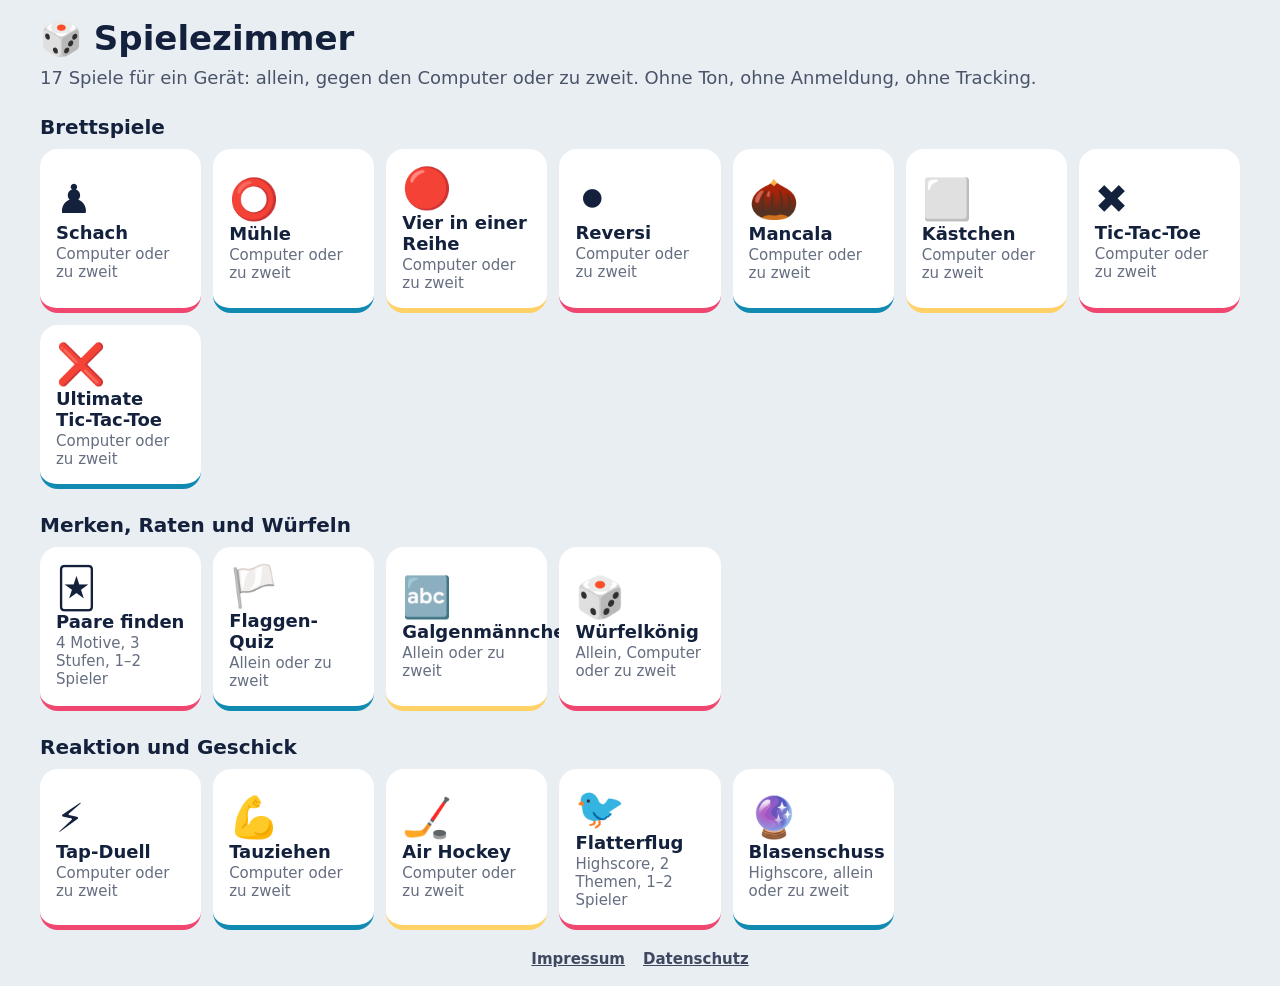
==== index.html @ bb08649d "Add files via upload" ====
<!DOCTYPE html><html lang="de"><head><meta charset="utf-8"><meta name="viewport" content="width=device-width,initial-scale=1,viewport-fit=cover"><meta name="apple-mobile-web-app-capable" content="yes"><meta http-equiv="Content-Security-Policy" content="default-src 'none'; script-src 'unsafe-inline'; style-src 'unsafe-inline'; img-src data:; base-uri 'none'; form-action 'none'"><meta name="referrer" content="no-referrer"><meta name="theme-color" content="#118ab2"><meta name="description" content="Spielezimmer: 17 Spiele für ein Gerät, allein, gegen den Computer oder zu zweit. Ohne Ton, ohne Anmeldung, ohne Tracking."><link rel="icon" href="data:image/svg+xml,%3Csvg xmlns='http://www.w3.org/2000/svg' viewBox='0 0 100 100'%3E%3Ctext y='.9em' font-size='90'%3E🎲%3C/text%3E%3C/svg%3E"><title>Spielezimmer</title><style>
:root{--bg:#e9eef2;--fg:#14213d;--card:#fff;--line:#c5d0da;--p0:#ef476f;--p1:#118ab2;--y:#ffd166;color-scheme:light}
@media(prefers-color-scheme:dark){:root{--bg:#101826;--fg:#eaf0f7;--card:#1c2740;--line:#33415f;color-scheme:dark}}
*{box-sizing:border-box;touch-action:manipulation;-webkit-tap-highlight-color:transparent;-webkit-user-select:none;user-select:none}
body{margin:0;font:600 18px ui-rounded,system-ui,sans-serif;background:var(--bg);color:var(--fg);padding:env(safe-area-inset-top) max(14px,env(safe-area-inset-right)) env(safe-area-inset-bottom) max(14px,env(safe-area-inset-left))}
#app{max-width:1200px;margin:0 auto;padding-bottom:12px}
h1{font-size:34px;margin:18px 0 12px}
button{font:inherit;color:inherit;border:0;cursor:pointer}
.grid{display:grid;grid-template-columns:repeat(auto-fill,minmax(160px,1fr));gap:12px}
.tile{background:var(--card);border-radius:18px;padding:16px;text-align:left;border-bottom:5px solid var(--c)}
.tile span{display:block;font-size:40px}.tile small{display:block;opacity:.65;font-weight:500;margin-top:2px}
.tile:nth-child(3n+1){--c:var(--p0)}.tile:nth-child(3n+2){--c:var(--p1)}.tile:nth-child(3n){--c:var(--y)}
.bar{display:flex;gap:8px;align-items:center;margin:10px 0}.st{flex:1;text-align:center}
.sm{background:var(--card);border-radius:12px;padding:10px 14px}
.seg{margin:14px 0}.seg b{display:block;margin-bottom:6px}.seg div{display:flex;flex-wrap:wrap;gap:8px}
.seg button{background:var(--card);border-radius:12px;padding:12px 16px}.seg .on{background:var(--y);color:#14213d}
.start{background:var(--p1);color:#fff;border-radius:16px;padding:16px 30px;font-size:22px;margin:10px 10px 0 0}
.dot{display:inline-block;width:14px;height:14px;border-radius:50%;margin-right:6px;vertical-align:-1px}
.mem{display:grid;gap:8px}.card{aspect-ratio:1;border-radius:14px;background:var(--p1);font-size:var(--f);padding:0;line-height:1}
.card.up{background:var(--card)}.card.ok{opacity:.4}
.flag{text-align:center;font-size:min(30vw,170px);line-height:1.2}
.ch{display:grid;grid-template-columns:1fr 1fr;gap:10px}.opt{background:var(--card);border-radius:14px;padding:18px 8px}
.good{background:#2a9d5c!important;color:#fff}.bad{background:var(--p0)!important;color:#fff}
.c4{display:flex;gap:4px;background:#2b59c3;padding:6px;border-radius:14px}.col{flex:1;display:flex;flex-direction:column;gap:4px;background:none;padding:0}
.cell{aspect-ratio:1;border-radius:50%;background:var(--bg);display:block}
.ut{display:grid;grid-template-columns:repeat(3,1fr);gap:8px}.sb{aspect-ratio:1;display:grid;grid-template-columns:repeat(3,1fr);gap:2px;background:var(--card);border-radius:10px;padding:4px;position:relative}
.sb.act{outline:3px solid var(--y)}.sb em{position:absolute;inset:0;display:grid;place-items:center;font-style:normal;font-size:min(14vw,90px)}
.uc{background:var(--bg);border-radius:6px;font-size:min(5vw,34px);padding:0}
.dg{display:grid}.ln{background:var(--line);border-radius:6px;padding:0}.dt{background:var(--fg);border-radius:50%}.bx{display:grid;place-items:center;font-size:min(8vw,50px)}
.rv{display:grid;grid-template-columns:repeat(8,1fr);gap:2px;background:#1f6b46;padding:2px;border-radius:12px}
.rc{aspect-ratio:1;background:#2d8a5a;padding:0;display:grid;place-items:center}.rc i{width:80%;height:80%;border-radius:50%}.rc u{width:25%;height:25%;border-radius:50%;background:#fff6}
.mn{display:grid;grid-template-columns:1.2fr repeat(6,1fr) 1.2fr;gap:8px}
.pit{aspect-ratio:1;border-radius:50%;background:var(--card);font-size:26px;padding:0}.sto{border-radius:40px;background:var(--card);font-size:34px}
.pit:disabled{color:var(--fg)}
.duel{display:flex;flex-direction:column;gap:10px;height:calc(100dvh - 110px)}
.zone{flex:1;min-height:0;overflow:hidden;border-radius:18px;color:#fff;font-size:24px;line-height:1.4;padding:0}
.hk{display:block;margin:auto;max-width:100%;max-height:calc(100dvh - 110px);touch-action:none;background:#1f6b6b;border-radius:14px}
input{font:inherit;padding:14px;border-radius:12px;border:2px solid var(--line);background:var(--card);color:var(--fg);-webkit-user-select:text;user-select:text;margin-right:8px}
.start:disabled{opacity:.45}
.c4,.ut,.dg,.rv,.mu,.ch8{width:min(100%,calc(100dvh - 110px));margin:0 auto}.c4{width:min(100%,calc((100dvh - 110px)*7/6))}.mu{display:block}
.mem{justify-content:center}.card{width:var(--z);height:var(--z);aspect-ratio:auto}
.hm{display:flex;gap:24px;align-items:center;justify-content:center;flex-wrap:wrap}.wd{font-size:min(9vw,54px);letter-spacing:.15em}
.kb{display:flex;flex-wrap:wrap;gap:6px;justify-content:center;max-width:680px;margin:14px auto}.kb button{width:52px;height:52px;background:var(--card);border-radius:10px;padding:0}.kb button:disabled{opacity:.3}
.kn{display:flex;gap:28px;flex-wrap:wrap;justify-content:center;align-items:flex-start}.kd{display:flex;flex-direction:column;gap:12px;align-items:center}.dice{display:flex;gap:6px}
.dc{font-size:min(13vw,78px);background:var(--card);border-radius:14px;padding:0 4px;line-height:1.15}.dc.h{background:var(--y);color:#14213d}
.kt{border-collapse:collapse}.kt td,.kt th{padding:6px 14px;border-bottom:1px solid var(--line);text-align:center}.kt td:first-child{text-align:left}.pk{background:var(--y);color:#14213d;cursor:pointer}
.ch8{display:grid;grid-template-columns:repeat(8,1fr);border-radius:10px;overflow:hidden}.sq{aspect-ratio:1;padding:0;background:#dfe7ee;font-size:calc(min(100vw - 28px,100dvh - 110px)/10.5);position:relative;line-height:1}.sq.dk{background:#6f8fa8}.sq.sl{box-shadow:inset 0 0 0 4px var(--y)}.sq.tg::after{content:'';position:absolute;inset:36%;border-radius:50%;background:#ffd166cc}
html{-webkit-text-size-adjust:100%}[hidden]{display:none!important}
button:focus-visible,a:focus-visible,input:focus-visible{outline:3px solid var(--y);outline-offset:2px}
.sub{opacity:.75;font-weight:500;margin:0 0 14px;line-height:1.5}.cat{font-size:20px;margin:24px 0 10px}h1+.sub{margin-top:-6px}
footer{max-width:1200px;margin:8px auto 18px;display:flex;gap:18px;justify-content:center;font-size:15px;opacity:.8}footer a{color:inherit}
#legal{max-width:720px;margin:0 auto;font-weight:500;line-height:1.65}#legal,#legal *{-webkit-user-select:text;user-select:text}#legal h2{font-size:20px;margin:22px 0 6px}#legal a{color:var(--p1)}
mark{background:var(--y);color:#14213d;border-radius:4px;padding:0 4px}
@media(max-width:420px){body{font-size:16px}.tile{padding:12px}.tile span{font-size:32px}.grid{grid-template-columns:1fr 1fr}.kt td,.kt th{padding:5px 8px}.kb button{width:42px;height:46px}}
.tt{display:grid;grid-template-columns:repeat(3,1fr);gap:8px;width:min(100%,calc(100dvh - 200px),560px);margin:0 auto}.tc{aspect-ratio:1;background:var(--card);border-radius:16px;font-size:min(22vw,100px);padding:0;line-height:1}.tc.win{background:var(--y)}.tt+.start{display:block;margin:14px auto}
</style></head><body><div id="app"></div>
<div id="legal" hidden>
<article id="impressum" hidden><p><a href="#">← Zurück zu den Spielen</a></p><h1>Impressum</h1>
<h2>Angaben gemäß § 5 DDG</h2><p><mark>[Vor- und Nachname]</mark><br><mark>[Straße und Hausnummer]</mark><br><mark>[PLZ Ort]</mark><br>Deutschland</p>
<h2>Kontakt</h2><p>E-Mail: <mark>[E-Mail-Adresse]</mark><br>Telefon: <mark>[Telefonnummer]</mark></p>
<h2>Haftung für Inhalte</h2><p>Die Inhalte dieser Seite werden mit Sorgfalt erstellt. Für Richtigkeit, Vollständigkeit und Aktualität kann jedoch keine Gewähr übernommen werden. Als Diensteanbieter bin ich nach § 7 Abs. 1 DDG für eigene Inhalte auf dieser Seite nach den allgemeinen Gesetzen verantwortlich. Nach den §§ 8 bis 10 DDG bin ich nicht verpflichtet, übermittelte oder gespeicherte fremde Informationen zu überwachen. Bei Bekanntwerden von Rechtsverletzungen entferne ich die betroffenen Inhalte umgehend.</p>
<h2>Haftung für Links</h2><p>Diese Seite enthält keine Links zu externen Webseiten.</p>
<h2>Urheberrecht</h2><p>Die Inhalte und der Quellcode dieser Seite unterliegen dem deutschen Urheberrecht. Vervielfältigung, Bearbeitung und Verbreitung außerhalb der Grenzen des Urheberrechts bedürfen meiner schriftlichen Zustimmung.</p></article>
<article id="datenschutz" hidden><p><a href="#">← Zurück zu den Spielen</a></p><h1>Datenschutzerklärung</h1>
<h2>1. Verantwortlicher</h2><p><mark>[Vor- und Nachname]</mark>, <mark>[Straße und Hausnummer]</mark>, <mark>[PLZ Ort]</mark>, Deutschland<br>E-Mail: <mark>[E-Mail-Adresse]</mark></p>
<h2>2. Das Wichtigste in Kürze</h2><p>Diese Seite erhebt selbst keine personenbezogenen Daten. Es gibt keine Registrierung, keine Formulare, keine Cookies, keine Statistik- oder Werbedienste und keine von fremden Servern geladenen Schriftarten, Skripte oder Bilder. Alle Spiele laufen vollständig in Ihrem Browser. Eingaben, etwa das geheime Wort beim Galgenmännchen, verlassen Ihr Gerät nicht. Außer den Bestwerten in den Spielen Flatterflug und Blasenschuss (siehe Punkt 4) wird nichts auf Ihrem Gerät gespeichert.</p>
<h2>3. Hosting bei GitHub Pages</h2><p>Die Seite wird über GitHub Pages bereitgestellt (GitHub, Inc., 88 Colin P. Kelly Jr. Street, San Francisco, CA 94107, USA, ein Unternehmen der Microsoft-Gruppe). Beim Aufruf verarbeitet GitHub technisch notwendige Verbindungsdaten, insbesondere Ihre IP-Adresse, Datum und Uhrzeit, die aufgerufene Datei sowie Angaben zu Browser und Betriebssystem, und speichert sie in Server-Protokollen. Das dient dem sicheren und stabilen Betrieb der Seite. Rechtsgrundlage ist Art. 6 Abs. 1 lit. f DSGVO (berechtigtes Interesse an einer sicheren und zuverlässigen Bereitstellung der Seite). Soweit Daten in die USA übermittelt werden, geschieht dies auf Grundlage des EU-U.S. Data Privacy Framework und/oder von Standardvertragsklauseln (Art. 45, 46 DSGVO). Auf diese Verarbeitung habe ich keinen Einfluss und erhalte die Protokolldaten nicht. Weitere Informationen finden Sie in der Datenschutzerklärung von GitHub (GitHub Privacy Statement).</p>
<h2>4. Lokaler Speicher (Bestwert)</h2><p>In den Spielen Flatterflug und Blasenschuss werden Ihre Bestwerte im lokalen Speicher (localStorage) Ihres Browsers abgelegt, damit sie beim nächsten Besuch wieder angezeigt werden können. Die Werte bleiben auf Ihrem Gerät, werden nicht an mich oder Dritte übertragen und lassen sich jederzeit über die Browser-Einstellungen (Websitedaten löschen) entfernen. Der Zugriff dient allein der von Ihnen genutzten Bestwert-Funktion (§ 25 Abs. 2 Nr. 2 TDDDG).</p>
<h2>5. Speicherdauer</h2><p>Ich speichere keine personenbezogenen Daten. Die Speicherdauer der Server-Protokolle richtet sich nach den Vorgaben von GitHub.</p>
<h2>6. Ihre Rechte</h2><p>Sie haben das Recht auf Auskunft (Art. 15 DSGVO), Berichtigung (Art. 16), Löschung (Art. 17), Einschränkung der Verarbeitung (Art. 18), Datenübertragbarkeit (Art. 20) und Widerspruch (Art. 21). Wenden Sie sich dazu an die oben genannte E-Mail-Adresse. Außerdem können Sie sich bei einer Datenschutz-Aufsichtsbehörde beschweren (Art. 77 DSGVO), zum Beispiel bei der Behörde Ihres Wohnorts.</p>
<h2>7. Verschlüsselung</h2><p>Die Seite wird über eine verschlüsselte HTTPS-Verbindung ausgeliefert.</p><p>Stand: November 2026</p></article></div>
<footer><a href="#impressum">Impressum</a><a href="#datenschutz">Datenschutz</a></footer>
<noscript><p style="padding:20px;font:18px sans-serif">Für das Spielezimmer wird JavaScript benötigt.</p></noscript><script>
const $=(t,c,h)=>{const e=document.createElement(t);if(c)e.className=c;if(h!=null)e.innerHTML=h;return e};
const app=document.getElementById('app'),R=n=>Math.floor(Math.random()*n),shuf=a=>a.map(x=>[Math.random(),x]).sort((p,q)=>p[0]-q[0]).map(x=>x[1]);
const dot=i=>`<i class="dot" style="background:var(--p${i})"></i>`;
let tm=[],raf=0,names=['Spieler 1','Spieler 2'];
const later=(f,ms)=>tm.push(setTimeout(f,ms)),clear=()=>{tm.forEach(clearTimeout);tm=[];cancelAnimationFrame(raf);onresize=onkeydown=null;app.innerHTML=''};
const FL="DE Deutschland,FR Frankreich,IT Italien,ES Spanien,PT Portugal,NL Niederlande,BE Belgien,CH Schweiz,AT Österreich,PL Polen,CZ Tschechien,DK Dänemark,SE Schweden,NO Norwegen,FI Finnland,IE Irland,GB Vereinigtes Königreich,GR Griechenland,TR Türkei,UA Ukraine,HU Ungarn,HR Kroatien,RO Rumänien,RU Russland,US USA,CA Kanada,MX Mexiko,BR Brasilien,AR Argentinien,CL Chile,JP Japan,CN China,KR Südkorea,IN Indien,AU Australien,NZ Neuseeland,ZA Südafrika,EG Ägypten,MA Marokko,KE Kenia,NG Nigeria,TH Thailand,IS Island,LT Litauen".split(',').map(x=>[x.slice(0,2),x.slice(3)]);
const fl=c=>String.fromCodePoint(...[...c].map(h=>127397+h.charCodeAt(0)));
const TH={a:[...'🐶🐱🐭🐹🐰🦊🐻🐼🐨🐯🦁🐮🐷🐸🐵🐔🐧🦉🦄🐢'],f:[...'🍎🍌🍇🍓🍒🍑🍍🥝🍉🍋🥕🌽🍕🍔🍟🍩🍪🍦🥐🧀'],v:[...'🚗🚕🚌🚎🚓🚑🚒🚜🚲🛵🚂🚁🚀⛵🚤🚢🚙🚚🚛'],fl:FL.map(x=>fl(x[0]))};
function bar(r){const d=$('div','bar'),b=$('button','sm','← Menü'),s=$('div','st');b.onclick=menu;d.append(b,s);if(r){const n=$('button','sm','↻');n.onclick=()=>{clear();r()};d.append(n)}app.append(d);return s}
const VS=['m','Gegner',[['Computer',1],['Zu zweit',2]]],ONE=['m','Spieler',[['Allein',1],['Zu zweit',2]]];
const CAT=[['Brettspiele',['Schach','Mühle','Vier in einer Reihe','Reversi','Mancala','Kästchen','Tic-Tac-Toe','Ultimate Tic-Tac-Toe']],['Merken, Raten und Würfeln',['Paare finden','Flaggen-Quiz','Galgenmännchen','Würfelkönig']],['Reaktion und Geschick',['Tap-Duell','Tauziehen','Air Hockey','Flatterflug','Blasenschuss']]];
const RULES={'Schach':'Wer den gegnerischen König mattsetzt, gewinnt. Figur antippen, dann Zielfeld. Ohne Rochade und En passant.','Mühle':'Je 9 Steine setzen, dann ziehen. Drei in einer Reihe: gegnerischen Stein entfernen. Mit nur 3 Steinen darfst du springen.','Vier in einer Reihe':'Spalte antippen, der Stein fällt nach unten. Wer zuerst vier in einer Reihe hat, gewinnt.','Reversi':'Gegnerische Steine einkesseln und umdrehen. Wer am Ende mehr Steine hat, gewinnt.','Mancala':'Mulde antippen und Steine verteilen. Endet der letzte im eigenen Speicher, bist du nochmal dran.','Kästchen':'Linien setzen. Wer ein Kästchen schließt, bekommt es und darf nochmal.','Ultimate Tic-Tac-Toe':'Dein Zug bestimmt das Feld des Gegners. Gewinne drei kleine Felder in einer Reihe.','Paare finden':'Zwei Karten aufdecken. Paar gefunden? Dann bist du nochmal dran. Das Raster passt sich dem Bildschirm an.','Flaggen-Quiz':'10 Flaggen, vier Antworten. Zu zweit wechselt ihr euch ab.','Galgenmännchen':'Rate das Wort Buchstabe für Buchstabe. Nach 8 Fehlern ist das Spiel verloren.','Würfelkönig':'Bis zu 3 Würfe pro Runde. Würfel antippen zum Behalten, dann ein Feld wählen. 13 Runden.','Tap-Duell':'Warte auf JETZT und tippe als Erster. Zu früh tippen gibt dem anderen den Punkt. Tastatur: Leertaste oder L (zweiter Spieler: A).','Tauziehen':'Tippe so schnell du kannst auf deine Seite. Tastatur: Leertaste oder L (zweiter Spieler: A).','Air Hockey':'Schläger mit Finger oder Maus bewegen. Wer zuerst 5 Tore schießt, gewinnt.','Blasenschuss':'Zielen, loslassen, schießen. Drei oder mehr gleiche Kugeln platzen, lose hängende fallen. Reservekugel antippen zum Tauschen. Nach einigen Fehlschüssen rückt die Decke herunter. Bestwert wird auf diesem Gerät gespeichert.','Tic-Tac-Toe':'Drei in einer Reihe gewinnt. Die Punkte zählen über mehrere Runden.','Flatterflug':'Tippen (oder Leertaste) lässt dich steigen. Fliege durch die Lücken, ohne anzustoßen. Zu zweit spielt ihr abwechselnd. Dein Bestwert wird auf diesem Gerät gespeichert.'};
function menu(){clear();app.append($('h1',0,'🎲 Spielezimmer'),$('p','sub','17 Spiele für ein Gerät: allein, gegen den Computer oder zu zweit. Ohne Ton, ohne Anmeldung, ohne Tracking.'));
CAT.forEach(([t,ns])=>{app.append($('h2','cat',t));const g=$('div','grid');ns.forEach(n=>{const x=GAMES.find(y=>y.n==n),b=$('button','tile',`<span>${x.i}</span>${x.n}<small>${x.d}</small>`);b.onclick=()=>setup(x);g.append(b)});app.append(g)})}
function setup(x){clear();app.append($('h1',0,x.i+' '+x.n),$('p','sub',RULES[x.n]||''));const o={};
x.o.forEach(([k,l,v])=>{o[k]=v[0][1];const s=$('div','seg',`<b>${l}</b>`),d=$('div');v.forEach(([t,val],i)=>{const b=$('button',i?'':'on',t);b.onclick=()=>{o[k]=val;[...d.children].forEach(c=>c.className='');b.className='on'};d.append(b)});s.append(d);app.append(s)});
const go=$('button','start','Los geht’s'),b=$('button','sm','← Menü');go.onclick=()=>start(x,o);b.onclick=menu;app.append(go,b)}
function start(x,o){clear();names=o.m==1?['Du','Computer']:['Spieler 1','Spieler 2'];x.f(o)}

function mem(o){const s=bar(()=>mem(o)),n=o.sz/2,c=o.sz==36?6:4,P=shuf(TH[o.th]).slice(0,n),g=$('div','mem');let a=[],cur=0,sc=[0,0],mv=0,lk=0;
app.append(g);const lay=()=>{const W=app.clientWidth,H=innerHeight-120;let z=0,k=4;for(let c=3;c<=10;c++){const q=Math.min((W-8*(c-1))/c,(H-8*(Math.ceil(o.sz/c)-1))/Math.ceil(o.sz/c));if(q>z){z=q;k=c}}z=Math.floor(Math.min(z,130));g.style.gridTemplateColumns=`repeat(${k},${z}px)`;g.style.setProperty('--z',z+'px');g.style.setProperty('--f',z*.62+'px')};lay();onresize=lay;
const u=()=>s.innerHTML=o.m==1?`Züge: ${mv} · Paare: ${sc[0]}/${n}`:`${dot(cur)}${names[cur]} · ${sc[0]} : ${sc[1]}`;
const fin=()=>{const w=+(sc[1]>sc[0]);s.innerHTML=o.m==1?`🎉 Geschafft in ${mv} Zügen!`:sc[0]==sc[1]?'Unentschieden':dot(w)+names[w]+' gewinnt! 🏆'};u();
shuf([...P,...P]).forEach(v=>{const e=$('button','card');e.onclick=()=>{if(lk||e.classList.contains('up'))return;e.className='card up';e.textContent=v;a.push(e);if(a.length<2)return;mv++;
if(a[0].textContent==v){sc[cur]++;a.forEach(x=>x.className='card up ok');a=[];sc[0]+sc[1]==n?fin():u()}
else{lk=1;later(()=>{a.forEach(x=>{x.className='card';x.textContent=''});a=[];lk=0;if(o.m==2)cur=1-cur;u()},900)}};g.append(e)})}

function quiz(o){const s=bar(()=>quiz(o)),N=10,q=shuf(FL).slice(0,N),f=$('div','flag'),ch=$('div','ch');let r=0,sc=[0,0];app.append(f,ch);
const next=()=>{if(r==N){f.textContent='🏁';ch.innerHTML='';const w=+(sc[1]>sc[0]);s.innerHTML=o.m==1?`Ergebnis: ${sc[0]} von ${N}`:(sc[0]==sc[1]?'Unentschieden':dot(w)+names[w]+' gewinnt!')+` (${sc[0]}:${sc[1]})`;return}
const cur=o.m==2?r%2:0,c=q[r];f.textContent=fl(c[0]);s.innerHTML=`Frage ${r+1}/${N} · ${o.m==2?dot(cur)+names[cur]+' · ':''}${sc[0]}${o.m==2?':'+sc[1]:''}`;ch.innerHTML='';
shuf([c,...shuf(FL.filter(x=>x!=c)).slice(0,3)]).forEach(a=>{const b=$('button','opt',a[1]);b.onclick=()=>{[...ch.children].forEach(x=>x.disabled=1);if(a==c){sc[cur]++;b.classList.add('good')}else{b.classList.add('bad');[...ch.children].find(x=>x.textContent==c[1]).classList.add('good')}r++;later(next,1100)};ch.append(b)})};next()}

function c4(o){const s=bar(()=>c4(o)),C=7,H=6,g=$('div','c4');let b=Array.from({length:C},()=>[]),cur=0,over=0;app.append(g);
const win=(c,r,p)=>[[1,0],[0,1],[1,1],[1,-1]].some(([dx,dy])=>{let n=1;for(const k of[1,-1])for(let i=1;i<4;i++){if(b[c+k*i*dx]?.[r+k*i*dy]===p)n++;else break}return n>=4});
const u=()=>s.innerHTML=`${dot(cur)}${names[cur]} ist dran`;
const draw=()=>{g.innerHTML='';b.forEach((col,c)=>{const e=$('button','col');e.onclick=()=>{if(!(o.m==1&&cur==1))drop(c)};for(let r=H-1;r>=0;r--){const x=$('i','cell');if(col[r]!=null)x.style.background=`var(--p${col[r]})`;e.append(x)}g.append(e)})};
const drop=c=>{if(over||b[c].length>=H)return;const r=b[c].length;b[c].push(cur);draw();if(win(c,r,cur)){over=1;s.innerHTML=dot(cur)+names[cur]+' gewinnt! 🏆';return}
if(b.every(x=>x.length==H)){over=1;s.textContent='Unentschieden';return}cur=1-cur;u();if(o.m==1&&cur==1)later(ai,500)};
const ai=()=>{const ok=[...Array(C).keys()].filter(c=>b[c].length<H),t=p=>ok.find(c=>{b[c].push(p);const w=win(c,b[c].length-1,p);b[c].pop();return w});drop(t(1)??t(0)??ok.sort((x,y)=>Math.abs(x-3)-Math.abs(y-3)+Math.random()-.5)[0])};draw();u()}

function uttt(o){const s=bar(()=>uttt(o));let B=Array(81).fill(null),W=Array(9).fill(null),cur=0,nx=-1,over=0;const g=$('div','ut');app.append(g);
const L=[[0,1,2],[3,4,5],[6,7,8],[0,3,6],[1,4,7],[2,5,8],[0,4,8],[2,4,6]],wn=a=>{for(const[x,y,z]of L)if(a[x]!=null&&a[x]<2&&a[x]==a[y]&&a[y]==a[z])return a[x];return a.every(v=>v!=null)?2:null};
const st=()=>s.innerHTML=`${dot(cur)}${names[cur]}${nx<0?' · beliebiges Feld':''}`;
const draw=()=>{g.innerHTML='';for(let i=0;i<9;i++){const d=$('div','sb'+((nx<0||nx==i)&&W[i]==null&&!over?' act':''));
if(W[i]!=null&&W[i]<2)d.innerHTML=`<em style="color:var(--p${W[i]})">${'✕○'[W[i]]}</em>`;else for(let j=0;j<9;j++){const v=B[i*9+j],c=$('button','uc',v==null?'':'✕○'[v]);c.style.color=`var(--p${v})`;c.onclick=()=>{if(!(o.m==1&&cur==1))play(i,j)};d.append(c)}g.append(d)}};
const play=(i,j)=>{if(over||W[i]!=null||B[i*9+j]!=null||(nx>=0&&nx!=i))return;B[i*9+j]=cur;W[i]=wn(B.slice(i*9,i*9+9));const w=wn(W);
if(w!=null){over=1;s.innerHTML=w==2?'Unentschieden':dot(w)+names[w]+' gewinnt! 🏆'}else{cur=1-cur;nx=W[j]==null?j:-1;st();if(o.m==1&&cur==1)later(ai,600)}draw()};const ai=()=>{const m=[];for(let i=0;i<9;i++)if(W[i]==null&&(nx<0||nx==i))for(let j=0;j<9;j++)if(B[i*9+j]==null)m.push([i,j]);const sc=([i,j])=>{const a=B.slice(i*9,i*9+9);a[j]=1;return(wn(a)===1?5:0)+(j==4?1:0)+(W[j]==null?0:-2)+Math.random()};m.sort((p,q)=>sc(q)-sc(p));play(...m[0])};draw();st()}

function dots(o){const s=bar(()=>dots(o)),n=5,N=11,g=$('div','dg'),E={},ln={};let cur=0,sc=[0,0],tot=0;
g.style.cssText=`grid-template-columns:repeat(${n},18px 1fr) 18px;grid-template-rows:repeat(${n},18px 1fr) 18px;aspect-ratio:1`;
const adj=(y,x)=>(y%2?[[y,x-1],[y,x+1]]:[[y-1,x],[y+1,x]]).filter(([a,b])=>a>0&&b>0&&a<N&&b<N),sd=(a,b)=>[[-1,0],[1,0],[0,-1],[0,1]].filter(([p,q])=>ln[(a+p)+','+(b+q)]!=null).length;
const u=()=>s.innerHTML=`${dot(cur)}${names[cur]} · ${sc[0]} : ${sc[1]}`;
const put=(y,x)=>{const k=y+','+x;if(ln[k]!=null)return;ln[k]=cur;E[k].style.background=`var(--p${cur})`;let got=0;
adj(y,x).forEach(([a,b])=>{if(sd(a,b)==4){got++;sc[cur]++;tot++;const e=E[a+','+b];e.textContent='●';e.style.color=`var(--p${cur})`}});
if(tot==n*n){const w=+(sc[1]>sc[0]);s.innerHTML=sc[0]==sc[1]?'Unentschieden':dot(w)+names[w]+' gewinnt! 🏆';return}
if(!got)cur=1-cur;u();if(o.m==1&&cur==1)later(ai,600)};
const ai=()=>{const f=Object.keys(E).filter(k=>ln[k]==null&&E[k].tagName=='BUTTON').map(k=>k.split(',').map(Number)),w=([y,x])=>adj(y,x).reduce((r,[a,b])=>r+({3:10,2:-5}[sd(a,b)]||0),0);put(...f.sort((p,q)=>w(q)-w(p)+Math.random()-.5)[0])};
for(let y=0;y<N;y++)for(let x=0;x<N;x++){let e;if(y%2==0&&x%2==0)e=$('i','dt');else if((y+x)%2){e=$('button','ln');e.onclick=()=>{if(!(o.m==1&&cur==1))put(y,x)}}else e=$('i','bx');E[y+','+x]=e;g.append(e)}
app.append(g);u()}

function rev(o){const s=bar(()=>rev(o)),g=$('div','rv');let b=Array(64).fill(null),cur=0;b[27]=b[36]=1;b[28]=b[35]=0;app.append(g);
const fl2=(i,p)=>{if(b[i]!=null)return[];let r=[];const x=i%8,y=i>>3;for(const[dx,dy]of[[1,0],[-1,0],[0,1],[0,-1],[1,1],[1,-1],[-1,1],[-1,-1]]){let t=[],cx=x+dx,cy=y+dy;while(cx>=0&&cx<8&&cy>=0&&cy<8&&b[cy*8+cx]==1-p){t.push(cy*8+cx);cx+=dx;cy+=dy}if(t.length&&cx>=0&&cx<8&&cy>=0&&cy<8&&b[cy*8+cx]==p)r.push(...t)}return r};
const mvs=p=>[...Array(64).keys()].filter(i=>fl2(i,p).length),w=i=>fl2(i,1).length+([0,7,56,63].includes(i)?10:0);
const draw=()=>{g.innerHTML='';const m=cur>=0?mvs(cur):[],n0=b.filter(v=>v===0).length,n1=b.filter(v=>v===1).length;
b.forEach((v,i)=>{const c=$('button','rc');if(v!=null)c.innerHTML=`<i style="background:var(--p${v})"></i>`;else if(m.includes(i)&&!(o.m==1&&cur==1))c.innerHTML='<u></u>';c.onclick=()=>{if(!(o.m==1&&cur==1))go(i)};g.append(c)});
s.innerHTML=cur<0?(n0==n1?'Unentschieden':dot(+(n1>n0))+names[+(n1>n0)]+' gewinnt! 🏆')+` (${n0}:${n1})`:`${dot(cur)}${names[cur]} · ${n0}:${n1}`};
const go=i=>{const f=fl2(i,cur);if(!f.length)return;b[i]=cur;f.forEach(j=>b[j]=cur);cur=1-cur;if(!mvs(cur).length){cur=1-cur;if(!mvs(cur).length)cur=-1}draw();if(cur==1&&o.m==1)later(()=>go(mvs(1).sort((p,q)=>w(q)-w(p)+Math.random()-.5)[0]),600)};draw()}

function mnc(o){const s=bar(()=>mnc(o)),g=$('div','mn');let b=[4,4,4,4,4,4,0,4,4,4,4,4,4,0],cur=0,over=0;app.append(g);
const draw=()=>{g.innerHTML='';const add=(i,a,cl)=>{const e=$('button',cl,b[i]);e.style.gridArea=a;if(cl=='pit'){const m=!over&&(cur?i>6:i<6)&&b[i]&&!(o.m==1&&cur==1);e.disabled=!m;if(m)e.style.outline=`3px solid var(--p${cur})`;e.onclick=()=>sow(i)}else e.style.color=`var(--p${i==6?0:1})`;g.append(e)};
add(13,'1/1/3/2','sto');for(let i=0;i<6;i++){add(12-i,`1/${i+2}`,'pit');add(i,`2/${i+2}`,'pit')}add(6,'1/8/3/9','sto');
s.innerHTML=over?(b[6]==b[13]?'Unentschieden':dot(+(b[13]>b[6]))+names[+(b[13]>b[6])]+' gewinnt! 🏆'):`${dot(cur)}${names[cur]} · ${cur?'obere':'untere'} Reihe`};
const sow=i=>{let n=b[i],j=i;b[i]=0;while(n){j=(j+1)%14;if(j==(cur?6:13))continue;b[j]++;n--}
const st=cur?13:6,own=cur?j>6&&j<13:j<6;if(own&&b[j]==1&&b[12-j]){b[st]+=1+b[12-j];b[j]=b[12-j]=0}
if(!b.slice(0,6).some(x=>x)||!b.slice(7,13).some(x=>x)){b[6]+=b.slice(0,6).reduce((p,q)=>p+q);b[13]+=b.slice(7,13).reduce((p,q)=>p+q);for(let k=0;k<6;k++)b[k]=b[k+7]=0;over=1}else if(j!=st)cur=1-cur;
draw();if(!over&&o.m==1&&cur==1)later(ai,700)};
const ai=()=>{const m=[7,8,9,10,11,12].filter(i=>b[i]);sow(m.find(i=>i+b[i]==13)??m[R(m.length)])};draw()}

function duel(o){const s=bar(()=>duel(o));s.textContent='Erster mit 5 Punkten gewinnt';let sc=[0,0],go=0,bz=0;const w=$('div','duel');app.append(w);
const z=[0,1].map(i=>{const d=$('button','zone');d.style.background=`var(--p${i})`;if(!i)d.style.transform='rotate(180deg)';d.onpointerdown=()=>hit(i);w.append(d);return d});
const show=m=>z.forEach((d,i)=>d.innerHTML=`<span style="font-size:52px">${sc[i]}</span><br>${m[i]}`);
const round=()=>{go=bz=0;show(['Warten … noch nicht tippen','Warten … noch nicht tippen']);later(()=>{go=1;show(['JETZT TIPPEN!','JETZT TIPPEN!']);if(o.m==1)later(()=>hit(0),330+R(330))},1500+R(3000))};
const hit=i=>{if(bz)return;bz=1;tm.forEach(clearTimeout);tm=[];const wn=go?i:1-i;sc[wn]++;show([0,1].map(k=>k==wn?(go?'Schneller! ✔':'Gegner war zu früh ✔'):(go?'Zu langsam':'Zu früh! ✖')));
if(sc[wn]>=5)later(()=>show([0,1].map(k=>k==wn?'🏆 Gewonnen!':'Verloren')),1200);else later(round,1500)};onkeydown=e=>{if(e.key=='l'||e.key==' ')hit(1);if(e.key=='a'&&o.m==2)hit(0)};round()}

function tug(o){const s=bar(()=>tug(o));s.textContent='So schnell wie möglich tippen!';let p=50,ov=0;const w=$('div','duel');app.append(w);
const z=[0,1].map(i=>{const d=$('button','zone','<span style="font-size:52px">👆</span>');d.style.background=`var(--p${i})`;if(!i)d.style.transform='rotate(180deg)';
d.onpointerdown=()=>push(i);w.append(d);return d});const push=i=>{if(ov)return;p+=i?-3:3;z[0].style.flex=p;z[1].style.flex=100-p;if(p>=92||p<=8){ov=1;const t=p>=92?0:1;z[t].innerHTML='🏆 Gewonnen!';z[1-t].innerHTML='Verloren'}};const ai=()=>{if(!ov){push(0);later(ai,140+R(120))}};if(o.m==1)later(ai,1000);onkeydown=e=>{if(e.key=='l'||e.key==' ')push(1);if(e.key=='a'&&o.m==2)push(0)}}

function hockey(o){const s=bar(()=>hockey(o)),W=400,H=700,cv=$('canvas','hk');cv.width=W;cv.height=H;app.append(cv);const x=cv.getContext('2d'),cl=[0,1].map(i=>getComputedStyle(document.documentElement).getPropertyValue('--p'+i));
let pk={x:W/2,y:H/2,vx:0,vy:0},pd=[{x:200,y:90,px:200,py:90,vx:0,vy:0},{x:200,y:610,px:200,py:610,vx:0,vy:0}],sc=[0,0],hold=60,ids={},over=0;
const u=()=>s.innerHTML=over?`${dot(over-1)}${names[over-1]} gewinnt! 🏆`:`${dot(0)}${sc[0]} : ${sc[1]}${dot(1)}`;u();
const pos=e=>{const r=cv.getBoundingClientRect();return{x:(e.clientX-r.left)*W/r.width,y:(e.clientY-r.top)*H/r.height}};
const mvp=e=>{const i=ids[e.pointerId];if(i==null)return;const p=pos(e);pd[i].x=Math.max(35,Math.min(W-35,p.x));pd[i].y=i?Math.max(H/2+35,Math.min(H-35,p.y)):Math.max(35,Math.min(H/2-35,p.y))};
cv.onpointerdown=e=>{cv.setPointerCapture(e.pointerId);ids[e.pointerId]=o.m==1?1:pos(e).y<H/2?0:1;mvp(e)};cv.onpointermove=e=>{if(e.pointerType=='mouse'&&o.m==1)ids[e.pointerId]=1;mvp(e)};cv.onpointerup=cv.onpointercancel=e=>delete ids[e.pointerId];
const ball=(px,py,r,c)=>{x.fillStyle=c;x.beginPath();x.arc(px,py,r,0,7);x.fill()};
const tick=()=>{pd.forEach(p=>{p.vx=p.x-p.px;p.vy=p.y-p.py;p.px=p.x;p.py=p.y});
if(o.m==1){const a=pd[0],ty=pk.y<H/2-20?Math.min(pk.y-45,H/2-40):80;a.x+=Math.max(-6,Math.min(6,pk.x-a.x));a.y+=Math.max(-6,Math.min(6,Math.max(35,ty)-a.y))}
if(hold>0)hold--;else if(!over){pk.x+=pk.vx;pk.y+=pk.vy;pk.vx*=.995;pk.vy*=.995;const g=Math.abs(pk.x-W/2)<70;
if(pk.x<14||pk.x>W-14){pk.x=Math.max(14,Math.min(W-14,pk.x));pk.vx*=-1}if(pk.y<14&&!g){pk.y=14;pk.vy*=-1}if(pk.y>H-14&&!g){pk.y=H-14;pk.vy*=-1}
pd.forEach(p=>{const dx=pk.x-p.x,dy=pk.y-p.y,d=Math.hypot(dx,dy);if(d<49&&d>0){const nx=dx/d,ny=dy/d;pk.x=p.x+nx*49;pk.y=p.y+ny*49;const v=(pk.vx-p.vx)*nx+(pk.vy-p.vy)*ny;if(v<0){pk.vx-=2*v*nx;pk.vy-=2*v*ny}}});
const m=Math.hypot(pk.vx,pk.vy);if(m>18){pk.vx*=18/m;pk.vy*=18/m}
if(pk.y<-14||pk.y>H+14){const w=pk.y<0?1:0;sc[w]++;pk={x:W/2,y:H/2,vx:0,vy:0};hold=80;if(sc[w]>=5)over=w+1;u()}}
x.clearRect(0,0,W,H);x.strokeStyle='#fff8';x.lineWidth=4;x.beginPath();x.moveTo(0,H/2);x.lineTo(W,H/2);x.stroke();x.beginPath();x.arc(W/2,H/2,60,0,7);x.stroke();
x.strokeStyle='#ffd166';x.beginPath();x.moveTo(W/2-70,2);x.lineTo(W/2+70,2);x.moveTo(W/2-70,H-2);x.lineTo(W/2+70,H-2);x.stroke();
pd.forEach((p,i)=>ball(p.x,p.y,35,cl[i]));ball(pk.x,pk.y,14,'#fff');raf=requestAnimationFrame(tick)};tick()}

function hang(o){const s=bar(()=>hang(o)),box=$('div'),WD="SCHMETTERLING,FERNSEHER,KÄSEKUCHEN,BIBLIOTHEK,GEWITTER,ELEFANT,SCHOKOLADE,FAHRRAD,LEUCHTTURM,KÜHLSCHRANK,STRANDKORB,ZAUBERER,REGENBOGEN,TASCHENLAMPE,HUBSCHRAUBER,PFANNKUCHEN,ABENTEUER,KAPITÄN,WASSERMELONE,SPAZIERGANG,FUSSBALL,GEBURTSTAG,TRAMPOLIN,SONNENBRILLE,KROKODIL,MARMELADE,RAUMSCHIFF,SCHNEEMANN,WINDMÜHLE,DINOSAURIER".split(','),
SV=['<path d="M10 190h80M30 190V10"/>','<path d="M30 10h80v25"/>','<circle cx="110" cy="52" r="17"/>','<path d="M110 69v55"/>','<path d="M110 80l-26 28"/>','<path d="M110 80l26 28"/>','<path d="M110 124l-24 40"/>','<path d="M110 124l24 40"/>'];app.append(box);
const play=w=>{box.innerHTML='';const g=new Set(),hm=$('div','hm'),f=$('div'),wd=$('div','wd'),kb=$('div','kb');let m=0;hm.append(f,wd);box.append(hm,kb);
const draw=()=>{f.innerHTML=`<svg viewBox="0 0 160 200" width="170" fill="none" stroke="currentColor" stroke-width="6" stroke-linecap="round">${SV.slice(0,m).join('')}</svg>`;wd.textContent=[...w].map(c=>g.has(c)?c:'_').join(' ');const won=[...w].every(c=>g.has(c));
s.textContent=won?'🎉 Gelöst!':m>=8?'Verloren – '+w:`Fehler: ${m}/8`;kb.querySelectorAll('button').forEach(b=>b.disabled=g.has(b.textContent)||won||m>=8)};
[...'ABCDEFGHIJKLMNOPQRSTUVWXYZÄÖÜ'].forEach(c=>{const b=$('button',0,c);b.onclick=()=>{g.add(c);if(!w.includes(c))m++;draw()};kb.append(b)});draw()};
if(o.m==1)play(WD[R(WD.length)]);else{s.textContent=names[0]+': Wort eingeben, Spieler 2 schaut weg';const i=$('input'),b=$('button','start','Los');i.type='password';i.placeholder='Geheimes Wort';b.onclick=()=>{const w=i.value.toUpperCase().replace(/[^A-ZÄÖÜ]/g,'');if(w.length>1)play(w)};box.append(i,b)}}

function kn(o){const s=bar(()=>kn(o)),ai=o.m==3,np=o.m==1?1:2,CT=['Einser','Zweier','Dreier','Vierer','Fünfer','Sechser','Dreierpasch','Viererpasch','Full House','Kleine Straße','Große Straße','Fünferpasch','Chance'],EX=[3,6,9,12,15,18,22,13,13,12,16,18,22];if(ai)names=['Du','Computer'];
const S=[...Array(np)].map(()=>Array(13).fill(null)),box=$('div','kn');let d=[1,1,1,1,1],hd=[0,0,0,0,0],rl=0,cur=0,done=0;app.append(box);
const pts=(k,d)=>{const c=[0,0,0,0,0,0,0];d.forEach(v=>c[v]++);const sm=d.reduce((a,b)=>a+b),mx=Math.max(...c),r=(...a)=>a.every(v=>c[v]);return k<6?c[k+1]*(k+1):k==6?(mx>=3?sm:0):k==7?(mx>=4?sm:0):k==8?(c.includes(3)&&c.includes(2)?25:0):k==9?(r(1,2,3,4)||r(2,3,4,5)||r(3,4,5,6)?30:0):k==10?(r(1,2,3,4,5)||r(2,3,4,5,6)?40:0):k==11?(mx==5?50:0):sm};
const tot=p=>{const u=S[p].slice(0,6).reduce((a,b)=>a+b,0);return S[p].reduce((a,b)=>a+b,0)+(u>=63?35:0)},hum=()=>!(ai&&cur==1);
const roll=()=>{if(rl>=3||!hum()||done)return;d=d.map((v,i)=>hd[i]?v:1+R(6));rl++;draw()};
const pick=k=>{S[cur][k]=pts(k,d);rl=0;hd=[0,0,0,0,0];if(S.every(r=>r.every(v=>v!=null))){done=1;const w=np>1&&tot(1)>tot(0)?1:0;s.innerHTML=np>1?(tot(0)==tot(1)?'Unentschieden':dot(w)+names[w]+' gewinnt! 🏆'):`🎉 ${tot(0)} Punkte`}else{cur=(cur+1)%np;if(!hum())later(aiRoll,800)}draw()};
const aiRoll=()=>{d=d.map((v,i)=>hd[i]?v:1+R(6));rl++;if(rl<3){const c=[0,0,0,0,0,0,0];d.forEach(v=>c[v]++);let b=1;for(let v=2;v<7;v++)if(c[v]>=c[b])b=v;hd=d.map(v=>+(v==b));draw();later(aiRoll,900)}else{draw();later(()=>pick([...Array(13).keys()].filter(k=>S[1][k]==null).sort((a,b)=>pts(b,d)-EX[b]-pts(a,d)+EX[a])[0]),900)}};
const draw=()=>{box.innerHTML='';if(!done)s.innerHTML=`${dot(cur)}${names[cur]} · Wurf ${rl}/3`;const L=$('div','kd'),D=$('div','dice');
d.forEach((v,i)=>{const b=$('button','dc'+(hd[i]?' h':''),'⚀⚁⚂⚃⚄⚅'[v-1]);b.onclick=()=>{if(rl&&rl<3&&hum()&&!done){hd[i]^=1;draw()}};D.append(b)});
const r=$('button','start',rl>=3?'Feld rechts wählen':'Würfeln');r.onclick=roll;r.disabled=rl>=3||!hum()||done;L.append(D,r,$('small',0,'Würfel antippen = behalten'));
const T=$('table','kt');T.innerHTML=`<tr><td></td>${S.map((_,p)=>`<th>${dot(p)}${names[p]}</th>`).join('')}</tr>`;
CT.forEach((n,k)=>{const tr=$('tr',0,`<td>${n}</td>`);S.forEach((_,p)=>{const td=$('td');if(S[p][k]!=null)td.textContent=S[p][k];else if(p==cur&&rl&&hum()&&!done){td.textContent=pts(k,d);td.className='pk';td.onclick=()=>pick(k)}tr.append(td)});T.append(tr)});
T.append($('tr',0,`<td><b>Summe</b> (Bonus +35 ab 63 oben)</td>${S.map((_,p)=>`<td><b>${tot(p)}</b></td>`).join('')}`));box.append(L,T)};draw()}

function mu(o){const s=bar(()=>mu(o)),NS='http://www.w3.org/2000/svg',g=document.createElementNS(NS,'svg');g.setAttribute('viewBox','-.5 -.5 7 7');g.setAttribute('class','mu');app.append(g);
const P=[],M=[];for(let r=0;r<3;r++){const a=r,b=3,c=6-r;P.push([a,a],[b,a],[c,a],[c,b],[c,c],[b,c],[a,c],[a,b]);for(let i=0;i<8;i+=2)M.push([r*8+i,r*8+(i+1)%8,r*8+(i+2)%8])}for(let i=1;i<8;i+=2)M.push([i,i+8,i+16]);
const nb=i=>{const r=i>>3,j=i&7,a=[r*8+(j+1)%8,r*8+(j+7)%8];if(j%2){if(r)a.push(i-8);if(r<2)a.push(i+8)}return a};let b=Array(24).fill(null),hand=[9,9],cur=0,sel=null,rem=0,over=-1;
const cnt=p=>b.filter(v=>v===p).length+hand[p],mill=(i,p)=>M.some(l=>l.includes(i)&&l.every(x=>b[x]===p)),fly=p=>!hand[p]&&cnt(p)==3,
rm=p=>{const a=[...b.keys()].filter(i=>b[i]===p),f=a.filter(i=>!mill(i,p));return f.length?f:a},
mv=p=>{const r=[];b.forEach((v,i)=>{if(v===p)(fly(p)?[...b.keys()].filter(j=>b[j]==null):nb(i).filter(j=>b[j]==null)).forEach(j=>r.push([i,j]))});return r};
const end=()=>{const n=1-cur;if(cnt(n)<3||(!hand[n]&&!mv(n).length))over=cur;else cur=n},after=()=>{draw();if(over<0&&o.m==1&&cur==1)later(ai,650)};
const click=i=>{if(over>=0)return;
if(rem){if(!rm(1-cur).includes(i))return;b[i]=null;rem=0;end();after();return}
if(hand[cur]){if(b[i]!=null)return;b[i]=cur;hand[cur]--;if(mill(i,cur))rem=1;else end();sel=null;after();return}
if(b[i]===cur){sel=i;draw();return}
if(sel!=null&&b[i]==null&&(fly(cur)||nb(sel).includes(i))){b[i]=cur;b[sel]=null;sel=null;if(mill(i,cur))rem=1;else end();after()}};
const ai=()=>{if(over>=0)return;if(rem){const a=rm(0);click(a[R(a.length)]);return}const m=hand[1]?[...b.keys()].filter(i=>b[i]==null).map(i=>[null,i]):mv(1);if(!m.length)return;
const sc=([f,t])=>{const x=[...b];if(f!=null)x[f]=null;x[t]=1;return(M.some(l=>l.includes(t)&&l.every(k=>x[k]===1))?10:0)+(M.some(l=>l.includes(t)&&l.filter(k=>b[k]===0).length==2)?6:0)+Math.random()*3};
m.sort((p,q)=>sc(q)-sc(p));const[f,t]=m[0];if(f!=null)sel=f;click(t)};
const draw=()=>{g.innerHTML='';const sv=(t,a)=>{const e=document.createElementNS(NS,t);for(const k in a)e.setAttribute(k,a[k]);g.append(e);return e},l={fill:'none',stroke:'currentColor','stroke-width':.08};
[0,1,2].forEach(r=>sv('rect',{...l,x:r,y:r,width:6-2*r,height:6-2*r}));[[3,0,3,2],[3,4,3,6],[0,3,2,3],[4,3,6,3]].forEach(([a,c,d,e])=>sv('line',{...l,x1:a,y1:c,x2:d,y2:e}));
const RM=rem?rm(1-cur):[];P.forEach(([x,y],i)=>{const h=sel===i||RM.includes(i),c=sv('circle',{cx:x,cy:y,r:.32});c.style.fill=b[i]==null?'var(--bg)':`var(--p${b[i]})`;c.style.stroke=h?'#ffd166':'currentColor';c.style.strokeWidth=h?.16:.06;c.onclick=()=>{if(!(o.m==1&&cur==1))click(i)}});
s.innerHTML=over>=0?`${dot(over)}${names[over]} gewinnt! 🏆`:`${dot(cur)}${names[cur]}: ${rem?'Stein entfernen!':hand[cur]?`setzen (${hand[cur]} übrig)`:fly(cur)?'springen!':'ziehen'}`};draw()}

function chess(o){const s=bar(()=>chess(o)),g=$('div','ch8'),V={p:1,n:3,b:3,r:5,q:9,k:0};let b=[...'rnbqkbnr'+'p'.repeat(8)+'.'.repeat(32)+'P'.repeat(8)+'RNBQKBNR'],cur=0,sel=null,over=0;app.append(g);
const own=(q,w)=>q!='.'&&(q==q.toUpperCase())==w;
const gen=(b,w)=>{const m=[];for(let i=0;i<64;i++){const p=b[i];if(!own(p,w))continue;const x=i%8,y=i>>3,t=p.toLowerCase(),add=(nx,ny)=>{if(nx<0||nx>7||ny<0||ny>7)return 0;const q=b[ny*8+nx];if(own(q,w))return 0;m.push([i,ny*8+nx]);return q=='.'};
if(t=='p'){const d=w?-1:1;if(b[(y+d)*8+x]=='.'){m.push([i,(y+d)*8+x]);if(y==(w?6:1)&&b[(y+2*d)*8+x]=='.')m.push([i,(y+2*d)*8+x])}for(const dx of[-1,1]){const nx=x+dx,ny=y+d;if(nx>=0&&nx<8&&ny>=0&&ny<8){const q=b[ny*8+nx];if(q!='.'&&!own(q,w))m.push([i,ny*8+nx])}}}
else if(t=='n')[[1,2],[2,1],[-1,2],[-2,1],[1,-2],[2,-1],[-1,-2],[-2,-1]].forEach(([a,c])=>add(x+a,y+c));
else if(t=='k'){for(let a=-1;a<2;a++)for(let c=-1;c<2;c++)if(a||c)add(x+a,y+c)}
else{const D=[];if(t!='b')D.push([1,0],[-1,0],[0,1],[0,-1]);if(t!='r')D.push([1,1],[1,-1],[-1,1],[-1,-1]);D.forEach(([a,c])=>{let k=1;while(add(x+a*k,y+c*k))k++})}}return m};
const ap=(b,[f,t])=>{const n=[...b];n[t]=n[f];n[f]='.';if(n[t]=='P'&&t<8)n[t]='Q';if(n[t]=='p'&&t>55)n[t]='q';return n},chk=(b,w)=>{const k=b.indexOf(w?'K':'k');return gen(b,!w).some(m=>m[1]==k)},legal=(b,w)=>gen(b,w).filter(m=>!chk(ap(b,m),w)),
ev=b=>b.reduce((a,p)=>a+(p=='.'?0:(own(p,true)?-1:1)*V[p.toLowerCase()]),0);
const mk=m=>{b=ap(b,m);sel=null;cur=1-cur;if(!legal(b,cur==0).length)over=chk(b,cur==0)?(cur==0?2:1):3;draw();if(!over&&o.m==1&&cur==1)later(ai,500)};
const ai=()=>{let best=-1e9,bm;for(const m of legal(b,false)){const x=ap(b,m),r=legal(x,true);let v=r.length?Math.min(...r.map(t=>ev(ap(x,t)))):chk(x,true)?1e4:0;v+=Math.random()*.4;if(v>best){best=v;bm=m}}if(bm)mk(bm)};
const tap=i=>{if(over||(o.m==1&&cur==1))return;if(sel!=null&&legal(b,cur==0).some(m=>m[0]==sel&&m[1]==i))return mk([sel,i]);sel=own(b[i],cur==0)?i:null;draw()};
const draw=()=>{g.innerHTML='';const T=sel!=null?legal(b,cur==0).filter(m=>m[0]==sel).map(m=>m[1]):[];b.forEach((p,i)=>{const e=$('button','sq'+((i+(i>>3))%2?' dk':'')+(sel==i?' sl':'')+(T.includes(i)?' tg':''),p=='.'?'':'♚♛♜♝♞♟'['kqrbnp'.indexOf(p.toLowerCase())]+'\uFE0E');
e.style.color=own(p,true)?'#fff':'#111';if(own(p,true))e.style.textShadow='0 0 3px #000,0 0 3px #000';if(own(p,false)&&o.m==2)e.style.transform='rotate(180deg)';e.onclick=()=>tap(i);g.append(e)});
s.innerHTML=over?(over==3?'Patt – Unentschieden':dot(+(over==2))+names[+(over==2)]+' gewinnt durch Schachmatt! 🏆'):`${dot(cur)}${names[cur]}${chk(b,cur==0)?' · Schach!':''}`};draw()}

function ttt(o){const s=bar(()=>ttt(o)),g=$('div','tt'),nx=$('button','start','Nächste Runde'),L=[[0,1,2],[3,4,5],[6,7,8],[0,3,6],[1,4,7],[2,5,8],[0,4,8],[2,4,6]];let b,cur,over,sc=[0,0],first=1;app.append(g,nx);
const win=a=>L.find(l=>a[l[0]]!=null&&a[l[0]]==a[l[1]]&&a[l[1]]==a[l[2]])||0;
const u=()=>s.innerHTML=`${dot(0)}${sc[0]} : ${sc[1]}${dot(1)} · `+(over==1?`${dot(cur)}${names[cur]} gewinnt! 🏆`:over==2?'Unentschieden':`${dot(cur)}${names[cur]} ist dran`);
const draw=()=>{g.innerHTML='';const w=win(b);b.forEach((v,i)=>{const c=$('button','tc'+(w&&w.includes(i)?' win':''),v==null?'':'✕○'[v]);c.style.color=`var(--p${v})`;c.onclick=()=>{if(!over&&b[i]==null&&!(o.m==1&&cur==1))mv(i)};g.append(c)});nx.hidden=!over};
const mv=i=>{b[i]=cur;if(win(b)){over=1;sc[cur]++}else if(b.every(v=>v!=null))over=2;else cur=1-cur;draw();u();if(!over&&o.m==1&&cur==1)later(ai,500)};
const ai=()=>{const e=[...b.keys()].filter(i=>b[i]==null),c=[0,2,6,8].filter(i=>b[i]==null),t=p=>e.find(i=>{b[i]=p;const w=win(b);b[i]=null;return w});mv(t(1)??t(0)??(b[4]==null?4:c.length?c[R(c.length)]:e[R(e.length)]))};
const nw=()=>{b=Array(9).fill(null);over=0;first=1-first;cur=first;draw();u();if(o.m==1&&cur==1)later(ai,500)};nx.onclick=nw;nw()}

function flap(o){const s=bar(()=>flap(o)),W=400,H=700,G=60,PW=60,cv=$('canvas','hk'),C=o.th=='c',gap=o.g,key='fb'+o.th+gap;cv.width=W;cv.height=H;app.append(cv);const x=cv.getContext('2d');
let best=0,st,y,vy,sc,ps,t,nb,turn=0,res=[],cd=0,lt=0;try{best=+localStorage.getItem(key)||0}catch(e){}
const reset=()=>{st=0;y=H/2-40;vy=0;sc=0;ps=[];t=0;nb=0};reset();
const u=()=>s.innerHTML=(o.m==2?`${dot(turn)}${names[turn]} · `:'')+`Punkte ${sc} · 🏆 Bestwert ${best}`;u();
const die=()=>{if(st!=1)return;st=o.m==2&&turn==1?3:2;cd=Date.now()+600;if(sc>best){best=sc;nb=1;try{localStorage.setItem(key,best)}catch(e){}}res[turn]=sc;u()};
const tap=()=>{if(st==1)vy=-7.4;else if(st==0){st=1;vy=-7.4}else if(st==2&&Date.now()>cd){if(o.m==2)turn=1;reset();u()}};
cv.onpointerdown=tap;onkeydown=e=>{if(e.key==' '||e.key=='ArrowUp'){e.preventDefault();tap()}};
const bld=(bx,by,h,k,tp)=>{x.fillStyle=['#2c3e66','#3b4f80','#26355a'][k%3];x.fillRect(bx,by,PW,h);x.fillStyle='#ffd166';for(let j=0;j<h/22-1;j++)for(let i=0;i<3;i++)if((i*5+j*3+k)%4<2)x.fillRect(bx+8+i*18,by+10+j*22,9,12);x.fillStyle='#14213d';x.fillRect(bx-4,tp?by+h-6:by,PW+8,6)};
const pipe=(px,py,h,tp)=>{const cy=tp?py+h-24:py;x.fillStyle='#43b34a';x.fillRect(px,py,PW,h);x.fillStyle='#2f8f38';x.fillRect(px+PW-10,py,10,h);x.fillStyle='#56c85d';x.fillRect(px-6,cy,PW+12,24);x.fillStyle='#2f8f38';x.fillRect(px+PW-4,cy,10,24)};
const tx=(m,yy,f)=>{x.font=`800 ${f}px ui-rounded,system-ui,sans-serif`;x.lineWidth=6;x.strokeText(m,W/2,yy);x.fillText(m,W/2,yy)};
const draw=()=>{const g=x.createLinearGradient(0,0,0,H);g.addColorStop(0,C?'#16224a':'#6cc3ee');g.addColorStop(1,C?'#f4936b':'#dff4ff');x.fillStyle=g;x.fillRect(0,0,W,H);
if(C){x.fillStyle='#fff3c4';x.beginPath();x.arc(320,120,34,0,7);x.fill();x.fillStyle='#1d2a52';for(let i=0;i<9;i++)x.fillRect(((i*60-t*.6)%540+540)%540-60,H-G-60-(i*37%70),46,200)}
else{x.fillStyle='#ffffffcc';for(let i=0;i<4;i++){const cx=((i*150-t*.5)%600+600)%600-100,cy=90+i*110%260;x.beginPath();x.arc(cx,cy,26,0,7);x.arc(cx+30,cy+6,20,0,7);x.arc(cx-28,cy+8,18,0,7);x.fill()}}
ps.forEach(q=>{const h2=H-G-q.g-gap;if(C){bld(q.x,0,q.g,q.k,1);bld(q.x,q.g+gap,h2,q.k+1,0)}else{pipe(q.x,0,q.g,1);pipe(q.x,q.g+gap,h2,0)}});
x.fillStyle=C?'#2b2f3a':'#c9a45c';x.fillRect(0,H-G,W,G);if(C){x.fillStyle='#f2c94c';for(let i=0;i<8;i++)x.fillRect(((i*60-t*2.6)%480+480)%480-60,H-G/2,30,4)}else{x.fillStyle='#6abf4b';x.fillRect(0,H-G,W,12)}
x.save();x.translate(100,y+(st?0:Math.sin(t/12)*6));x.rotate(Math.max(-.5,Math.min(1.2,vy*.07)));
if(C){const a=Math.abs(Math.sin(t*.7));x.fillStyle='#f4f7fb';x.beginPath();x.ellipse(0,0,26,10,0,0,7);x.fill();x.fillStyle='#ef476f';x.beginPath();x.moveTo(-22,-2);x.lineTo(-32,-18);x.lineTo(-14,-2);x.fill();x.beginPath();x.moveTo(-8,3);x.lineTo(-20,17);x.lineTo(2,17);x.lineTo(10,3);x.fill();x.fillStyle='#8fd3f4';x.beginPath();x.arc(8,-3,4,0,7);x.fill();x.fillStyle='#14213d';x.fillRect(26,-1,3,2);x.fillRect(27,-11*a,2,22*a)}
else{x.fillStyle='#ffd23f';x.beginPath();x.arc(0,0,15,0,7);x.fill();x.fillStyle='#f4a62a';x.beginPath();x.ellipse(-4,3+Math.sin(t*.4)*5,9,6,0,0,7);x.fill();x.fillStyle='#fff';x.beginPath();x.arc(7,-5,5,0,7);x.fill();x.fillStyle='#111';x.beginPath();x.arc(9,-5,2,0,7);x.fill();x.fillStyle='#ef7a2a';x.beginPath();x.moveTo(13,-1);x.lineTo(24,3);x.lineTo(13,7);x.fill()}
x.restore();x.textAlign='center';x.lineJoin='round';x.strokeStyle='#14213d';x.fillStyle='#fff';
if(st)tx(sc,90,56);if(st==0)tx('Tippen zum Starten',H/2+80,26);
if(st>1){x.fillStyle='#14213dd9';x.fillRect(40,H/2-120,W-80,210);x.fillStyle='#fff';tx(st==3?(res[0]==res[1]?'Unentschieden':names[+(res[1]>res[0])]+' gewinnt!'):'Game Over',H/2-70,34);tx(st==3?`${res[0]} : ${res[1]}`:`Punkte ${sc}`,H/2-20,30);tx(nb?'Neuer Bestwert! 🏆':`Bestwert ${best}`,H/2+25,24);if(st==2)tx(o.m==2?`${names[1]} ist dran – tippen`:'Tippen für neuen Versuch',H/2+70,20)}};
const go=now=>{const d=Math.min(2.5,(now-(lt||now))/16.67);lt=now;t+=d;
if(st==1){vy+=.42*d;y+=vy*d;if(y<12){y=12;vy=0}if(!ps.length||ps[ps.length-1].x<W-210)ps.push({x:W+10,g:70+R(H-G-gap-140),k:R(3),p:0});
const sp=(2.6+Math.min(sc,30)*.04)*d;ps.forEach(q=>q.x-=sp);ps=ps.filter(q=>q.x>-80);
ps.forEach(q=>{if(!q.p&&q.x+PW<87){q.p=1;sc++;u()}if(113>q.x&&87<q.x+PW&&(y-11<q.g||y+11>q.g+gap))die()});if(y>H-G-12)die()}
draw();raf=requestAnimationFrame(go)};raf=requestAnimationFrame(go)}

function bub(o){const s=bar(()=>bub(o)),W=400,H=640,R=20,RH=34.64,SX=200,SY=585,NX=90,NY=598,N=o.n,LIM=11-N,PAL=['#ef476f','#118ab2','#2dc26b','#ffd166','#5ad8e6','#b44fd8'],key='bs'+N,cv=$('canvas','hk');cv.width=W;cv.height=H;app.append(cv);const x=cv.getContext('2d');
let best=0;try{best=+localStorage.getItem(key)||0}catch(e){}
let g,par,sc,lv,miss,cur,nxt,mv,fx=[],ang=Math.PI/2,st,turn=0,res=[],cd=0,nb=0,lt=0,sw=0;const seed=1+R(1e6);
const len=r=>(r+par)%2?9:10,cx=(r,c)=>R+c*2*R+((r+par)%2?R:0),cy=r=>R+r*RH;
const present=()=>{const a=new Set();g.forEach(r=>r.forEach(v=>{if(v>=0)a.add(v)}));return[...a]},pick=()=>{const a=present();return a.length?a[R(a.length)]:0};
const board=()=>{let a=seed+lv*7919;const rn=()=>(a=(a*1664525+1013904223)>>>0)/4294967296;par=0;g=[];for(let r=0;r<16;r++)g.push(Array(len(r)).fill(-1).map(()=>r<5+Math.min(lv,5)?Math.floor(rn()*N):-1));cur=pick();nxt=pick();miss=0;mv=null};
const u=()=>s.innerHTML=(o.m==2?`${dot(turn)}${names[turn]} · `:'')+`Level ${lv} · Punkte ${sc} · 🏆 ${best}`;
const newGame=()=>{sc=0;lv=1;st=1;nb=0;fx=[];board();u()};
const near=(px,py)=>{const r0=Math.round((py-R)/RH);for(let r=Math.max(0,r0-1);r<=Math.min(g.length-1,r0+1);r++)for(let c=0;c<len(r);c++)if(g[r][c]>=0&&Math.hypot(cx(r,c)-px,cy(r)-py)<34)return 1;return 0};
const nbr=(r,c)=>{const o2=(r+par)%2,a=[[r,c-1],[r,c+1]];for(const rr of[r-1,r+1])(o2?[c,c+1]:[c-1,c]).forEach(cc=>a.push([rr,cc]));return a.filter(([p,q])=>p>=0&&p<g.length&&q>=0&&q<len(p))};
const flood=(r,c,f)=>{const seen=new Set([r*20+c]),q=[[r,c]];for(let i=0;i<q.length;i++)nbr(...q[i]).forEach(([p,t])=>{if(!seen.has(p*20+t)&&f(g[p][t])){seen.add(p*20+t);q.push([p,t])}});return q};
const pop=l=>l.forEach(([p,q])=>{fx.push({x:cx(p,q),y:cy(p),vx:(Math.random()-.5)*5,vy:-2-Math.random()*4,c:g[p][q]});g[p][q]=-1});
const fin=()=>{st=o.m==2&&turn==1?3:2;cd=Date.now()+700;if(sc>best){best=sc;nb=1;try{localStorage.setItem(key,best)}catch(e){}}res[turn]=sc;u()};
const addRow=()=>{par^=1;g.unshift(Array(len(0)).fill(-1).map(()=>R(N)))};
const land=()=>{let b=null,bd=1e9;const r0=Math.round((mv.y-R)/RH);for(let r=Math.max(0,r0-1);r<=r0+1;r++){if(r>=g.length)continue;for(let c=0;c<len(r);c++)if(g[r][c]<0){const d=Math.hypot(cx(r,c)-mv.x,cy(r)-mv.y);if(d<bd){bd=d;b=[r,c]}}}
const col=mv.c;mv=null;if(!b)return;const[r,c]=b;g[r][c]=col;const grp=flood(r,c,v=>v==col);
if(grp.length>=3){pop(grp);sc+=grp.length*10+(grp.length-3)*10;miss=0;const live=new Set();g[0].forEach((v,c2)=>{if(v>=0)flood(0,c2,v2=>v2>=0).forEach(([p,q])=>live.add(p*20+q))});const fl=[];g.forEach((row,p)=>row.forEach((v,q)=>{if(v>=0&&!live.has(p*20+q))fl.push([p,q])}));pop(fl);sc+=fl.length*20}
else if(++miss>=LIM){addRow();miss=0}
if(g.every(row=>row.every(v=>v<0))){lv++;sc+=500;board()}else if(g.some((row,p)=>p>=13&&row.some(v=>v>=0)))return fin();
const ps=present();if(!ps.includes(cur))cur=pick();if(!ps.includes(nxt))nxt=pick();u()};
const step=d=>{if(!mv)return;for(let i=0,n=Math.ceil(4*d);i<n&&mv;i++){mv.x+=mv.vx*4;mv.y+=mv.vy*4;if(mv.x<R){mv.x=R;mv.vx*=-1}if(mv.x>W-R){mv.x=W-R;mv.vx*=-1}if(mv.y<=R||near(mv.x,mv.y))land()}};
const shoot=()=>{if(st==1&&!mv){mv={x:SX,y:SY,vx:Math.cos(ang),vy:-Math.sin(ang),c:cur};cur=nxt;nxt=pick()}},swap=()=>{if(st==1&&!mv)[cur,nxt]=[nxt,cur]},next=()=>{if(st==2&&Date.now()>cd){if(o.m==2)turn=1;newGame()}else shoot()};
const pos=e=>{const r=cv.getBoundingClientRect();return{x:(e.clientX-r.left)*W/r.width,y:(e.clientY-r.top)*H/r.height}},aim=e=>{const p=pos(e);ang=Math.max(.14,Math.min(Math.PI-.14,Math.atan2(SY-p.y,p.x-SX)))};
cv.onpointerdown=e=>{cv.setPointerCapture(e.pointerId);const p=pos(e);if(st==1&&Math.hypot(p.x-NX,p.y-NY)<34){sw=1;swap();return}aim(e)};cv.onpointermove=aim;cv.onpointerup=e=>{if(sw){sw=0;return}aim(e);next()};
onkeydown=e=>{if(e.key=='ArrowLeft')ang=Math.min(Math.PI-.14,ang+.05);if(e.key=='ArrowRight')ang=Math.max(.14,ang-.05);if(e.key=='ArrowDown')swap();if(e.key==' '){e.preventDefault();next()}};
const ball=(px,py,c,r=R-1)=>{x.fillStyle=PAL[c];x.beginPath();x.arc(px,py,r,0,7);x.fill();const q=x.createRadialGradient(px-r*.35,py-r*.4,1,px,py,r);q.addColorStop(0,'rgba(255,255,255,.85)');q.addColorStop(.35,'rgba(255,255,255,0)');q.addColorStop(1,'rgba(0,0,0,.3)');x.fillStyle=q;x.fill()};
const tx=(m,yy,f)=>{x.font=`800 ${f}px ui-rounded,system-ui,sans-serif`;x.fillText(m,W/2,yy)};
const draw=()=>{const bg=x.createLinearGradient(0,0,0,H);bg.addColorStop(0,'#1b2a52');bg.addColorStop(1,'#46307a');x.fillStyle=bg;x.fillRect(0,0,W,H);
g.forEach((row,r)=>row.forEach((v,c)=>{if(v>=0)ball(cx(r,c),cy(r),v)}));
x.strokeStyle='#ef476f';x.lineWidth=2;x.setLineDash([8,8]);x.beginPath();x.moveTo(0,cy(13)-RH/2);x.lineTo(W,cy(13)-RH/2);x.stroke();x.setLineDash([]);
if(st==1&&!mv){let px=SX,py=SY,vx=Math.cos(ang),vy=-Math.sin(ang);x.fillStyle='#ffffffaa';for(let i=0;i<80;i++){px+=vx*7;py+=vy*7;if(px<R){px=R;vx=-vx}if(px>W-R){px=W-R;vx=-vx}if(py<R||near(px,py))break;if(i%2){x.beginPath();x.arc(px,py,2.5,0,7);x.fill()}}}
fx.forEach(f=>ball(f.x,f.y,f.c));if(mv)ball(mv.x,mv.y,mv.c);
x.save();x.translate(SX,SY);x.rotate(-ang);x.fillStyle='#8d99c9';x.fillRect(0,-7,50,14);x.restore();
x.fillStyle='#2a3566';x.beginPath();x.arc(SX,SY,30,0,7);x.fill();if(st==1&&!mv)ball(SX,SY,cur);
x.beginPath();x.arc(NX,NY,24,0,7);x.fill();ball(NX,NY,nxt,15);
x.fillStyle='#fff';x.textAlign='center';tx('tauschen',NY+40,13);x.fillText(`Decke in ${LIM-miss}`,W-60,SY+10);
if(st>1){x.fillStyle='#14213de6';x.fillRect(40,H/2-130,W-80,220);x.fillStyle='#fff';tx(st==3?(res[0]==res[1]?'Unentschieden':names[+(res[1]>res[0])]+' gewinnt!'):'Spiel vorbei',H/2-80,32);tx(st==3?`${res[0]} : ${res[1]}`:`Punkte ${sc}`,H/2-30,28);tx(nb?'Neuer Bestwert! 🏆':`Bestwert ${best}`,H/2+15,22);if(st==2)tx(o.m==2?`${names[1]} ist dran – tippen`:'Tippen für neues Spiel',H/2+60,20)}};
const go=now=>{const d=Math.min(2.5,(now-(lt||now))/16.67);lt=now;step(d);fx.forEach(f=>{f.vy+=.5*d;f.y+=f.vy*d;f.x+=f.vx*d});fx=fx.filter(f=>f.y<H+30);draw();raf=requestAnimationFrame(go)};
newGame();raf=requestAnimationFrame(go)}

const GAMES=[
{n:'Paare finden',i:'🃏',d:'4 Motive, 3 Stufen, 1–2 Spieler',f:mem,o:[['th','Motive',[['🐶 Tiere','a'],['🍕 Essen','f'],['🚗 Fahrzeuge','v'],['🏳️ Flaggen','fl']]],['sz','Schwierigkeit',[['Leicht · 4×4',16],['Mittel · 4×6',24],['Schwer · 6×6',36],['Experte · 5×8',40]]],ONE]},
{n:'Flaggen-Quiz',i:'🏳️',d:'Allein oder zu zweit',f:quiz,o:[ONE]},
{n:'Vier in einer Reihe',i:'🔴',d:'Computer oder zu zweit',f:c4,o:[VS]},
{n:'Reversi',i:'⚫',d:'Computer oder zu zweit',f:rev,o:[VS]},
{n:'Kästchen',i:'⬜',d:'Computer oder zu zweit',f:dots,o:[VS]},
{n:'Mancala',i:'🌰',d:'Computer oder zu zweit',f:mnc,o:[VS]},
{n:'Blasenschuss',i:'🔮',d:'Highscore, allein oder zu zweit',f:bub,o:[['n','Schwierigkeit',[['Leicht · 4 Farben',4],['Mittel · 5 Farben',5],['Schwer · 6 Farben',6]]],ONE]},
{n:'Tic-Tac-Toe',i:'✖️',d:'Computer oder zu zweit',f:ttt,o:[VS]},
{n:'Flatterflug',i:'🐦',d:'Highscore, 2 Themen, 1–2 Spieler',f:flap,o:[['th','Thema',[['🐦 Vogel und Rohre','b'],['✈️ Flugzeug und Hochhäuser','c']]],['g','Schwierigkeit',[['Leicht',190],['Mittel',160],['Schwer',135]]],ONE]},
{n:'Ultimate Tic-Tac-Toe',i:'❌',d:'Computer oder zu zweit',f:uttt,o:[VS]},
{n:'Tap-Duell',i:'⚡',d:'Computer oder zu zweit',f:duel,o:[VS]},
{n:'Tauziehen',i:'💪',d:'Computer oder zu zweit',f:tug,o:[VS]},
{n:'Air Hockey',i:'🏒',d:'Computer oder zu zweit',f:hockey,o:[VS]},
{n:'Schach',i:'♟️',d:'Computer oder zu zweit',f:chess,o:[VS]},
{n:'Mühle',i:'⭕',d:'Computer oder zu zweit',f:mu,o:[VS]},
{n:'Würfelkönig',i:'🎲',d:'Allein, Computer oder zu zweit',f:kn,o:[['m','Modus',[['Allein',1],['Zu zweit',2],['Gegen Computer',3]]]]},
{n:'Galgenmännchen',i:'🔤',d:'Allein oder zu zweit',f:hang,o:[ONE]}];
const LG=document.getElementById('legal');
function route(){const h=location.hash.slice(1),L=h=='impressum'||h=='datenschutz';app.hidden=L;LG.hidden=!L;LG.querySelectorAll('article').forEach(x=>x.hidden=x.id!=h);if(L)scrollTo(0,0);else if(!app.children.length)menu()}
onhashchange=route;route();
</script></body></html>
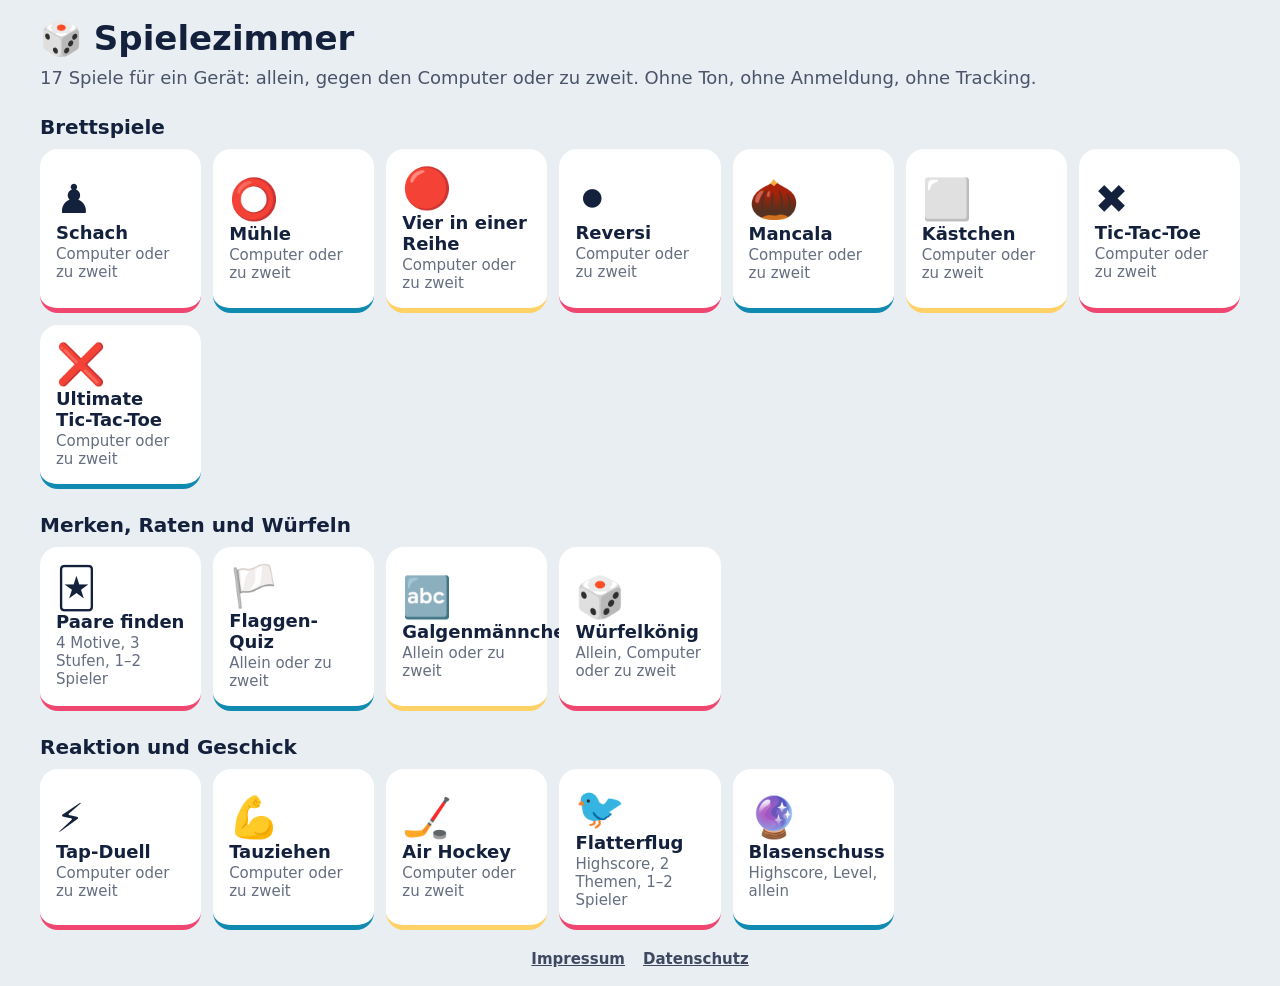
==== commit 4e2a34c4: "Add files via upload" ====
--- a/index.html
+++ b/index.html
@@ -271,37 +271,37 @@
 ps.forEach(q=>{if(!q.p&&q.x+PW<87){q.p=1;sc++;u()}if(113>q.x&&87<q.x+PW&&(y-11<q.g||y+11>q.g+gap))die()});if(y>H-G-12)die()}
 draw();raf=requestAnimationFrame(go)};raf=requestAnimationFrame(go)}
 
-function bub(o){const s=bar(()=>bub(o)),W=400,H=640,R=20,RH=34.64,SX=200,SY=585,NX=90,NY=598,N=o.n,LIM=11-N,PAL=['#ef476f','#118ab2','#2dc26b','#ffd166','#5ad8e6','#b44fd8'],key='bs'+N,cv=$('canvas','hk');cv.width=W;cv.height=H;app.append(cv);const x=cv.getContext('2d');
+function bub(o){const s=bar(()=>bub(o)),W=400,H=640,BR=20,RH=34.64,SX=200,SY=585,NX=90,NY=598,N=o.n,LIM=11-N,PAL=['#ef476f','#118ab2','#2dc26b','#ffd166','#5ad8e6','#b44fd8'],key='bs'+N,cv=$('canvas','hk');cv.width=W;cv.height=H;app.append(cv);const x=cv.getContext('2d');
 let best=0;try{best=+localStorage.getItem(key)||0}catch(e){}
 let g,par,sc,lv,miss,cur,nxt,mv,fx=[],ang=Math.PI/2,st,turn=0,res=[],cd=0,nb=0,lt=0,sw=0;const seed=1+R(1e6);
-const len=r=>(r+par)%2?9:10,cx=(r,c)=>R+c*2*R+((r+par)%2?R:0),cy=r=>R+r*RH;
+const len=r=>(r+par)%2?9:10,cx=(r,c)=>BR+c*2*BR+((r+par)%2?BR:0),cy=r=>BR+r*RH;
 const present=()=>{const a=new Set();g.forEach(r=>r.forEach(v=>{if(v>=0)a.add(v)}));return[...a]},pick=()=>{const a=present();return a.length?a[R(a.length)]:0};
 const board=()=>{let a=seed+lv*7919;const rn=()=>(a=(a*1664525+1013904223)>>>0)/4294967296;par=0;g=[];for(let r=0;r<16;r++)g.push(Array(len(r)).fill(-1).map(()=>r<5+Math.min(lv,5)?Math.floor(rn()*N):-1));cur=pick();nxt=pick();miss=0;mv=null};
 const u=()=>s.innerHTML=(o.m==2?`${dot(turn)}${names[turn]} · `:'')+`Level ${lv} · Punkte ${sc} · 🏆 ${best}`;
 const newGame=()=>{sc=0;lv=1;st=1;nb=0;fx=[];board();u()};
-const near=(px,py)=>{const r0=Math.round((py-R)/RH);for(let r=Math.max(0,r0-1);r<=Math.min(g.length-1,r0+1);r++)for(let c=0;c<len(r);c++)if(g[r][c]>=0&&Math.hypot(cx(r,c)-px,cy(r)-py)<34)return 1;return 0};
+const near=(px,py)=>{const r0=Math.round((py-BR)/RH);for(let r=Math.max(0,r0-1);r<=Math.min(g.length-1,r0+1);r++)for(let c=0;c<len(r);c++)if(g[r][c]>=0&&Math.hypot(cx(r,c)-px,cy(r)-py)<34)return 1;return 0};
 const nbr=(r,c)=>{const o2=(r+par)%2,a=[[r,c-1],[r,c+1]];for(const rr of[r-1,r+1])(o2?[c,c+1]:[c-1,c]).forEach(cc=>a.push([rr,cc]));return a.filter(([p,q])=>p>=0&&p<g.length&&q>=0&&q<len(p))};
 const flood=(r,c,f)=>{const seen=new Set([r*20+c]),q=[[r,c]];for(let i=0;i<q.length;i++)nbr(...q[i]).forEach(([p,t])=>{if(!seen.has(p*20+t)&&f(g[p][t])){seen.add(p*20+t);q.push([p,t])}});return q};
 const pop=l=>l.forEach(([p,q])=>{fx.push({x:cx(p,q),y:cy(p),vx:(Math.random()-.5)*5,vy:-2-Math.random()*4,c:g[p][q]});g[p][q]=-1});
 const fin=()=>{st=o.m==2&&turn==1?3:2;cd=Date.now()+700;if(sc>best){best=sc;nb=1;try{localStorage.setItem(key,best)}catch(e){}}res[turn]=sc;u()};
 const addRow=()=>{par^=1;g.unshift(Array(len(0)).fill(-1).map(()=>R(N)))};
-const land=()=>{let b=null,bd=1e9;const r0=Math.round((mv.y-R)/RH);for(let r=Math.max(0,r0-1);r<=r0+1;r++){if(r>=g.length)continue;for(let c=0;c<len(r);c++)if(g[r][c]<0){const d=Math.hypot(cx(r,c)-mv.x,cy(r)-mv.y);if(d<bd){bd=d;b=[r,c]}}}
+const land=()=>{let b=null,bd=1e9;const r0=Math.round((mv.y-BR)/RH);for(let r=Math.max(0,r0-1);r<=r0+1;r++){if(r>=g.length)continue;for(let c=0;c<len(r);c++)if(g[r][c]<0){const d=Math.hypot(cx(r,c)-mv.x,cy(r)-mv.y);if(d<bd){bd=d;b=[r,c]}}}
 const col=mv.c;mv=null;if(!b)return;const[r,c]=b;g[r][c]=col;const grp=flood(r,c,v=>v==col);
 if(grp.length>=3){pop(grp);sc+=grp.length*10+(grp.length-3)*10;miss=0;const live=new Set();g[0].forEach((v,c2)=>{if(v>=0)flood(0,c2,v2=>v2>=0).forEach(([p,q])=>live.add(p*20+q))});const fl=[];g.forEach((row,p)=>row.forEach((v,q)=>{if(v>=0&&!live.has(p*20+q))fl.push([p,q])}));pop(fl);sc+=fl.length*20}
 else if(++miss>=LIM){addRow();miss=0}
 if(g.every(row=>row.every(v=>v<0))){lv++;sc+=500;board()}else if(g.some((row,p)=>p>=13&&row.some(v=>v>=0)))return fin();
 const ps=present();if(!ps.includes(cur))cur=pick();if(!ps.includes(nxt))nxt=pick();u()};
-const step=d=>{if(!mv)return;for(let i=0,n=Math.ceil(4*d);i<n&&mv;i++){mv.x+=mv.vx*4;mv.y+=mv.vy*4;if(mv.x<R){mv.x=R;mv.vx*=-1}if(mv.x>W-R){mv.x=W-R;mv.vx*=-1}if(mv.y<=R||near(mv.x,mv.y))land()}};
+const step=d=>{if(!mv)return;for(let i=0,n=Math.ceil(4*d);i<n&&mv;i++){mv.x+=mv.vx*4;mv.y+=mv.vy*4;if(mv.x<BR){mv.x=BR;mv.vx*=-1}if(mv.x>W-BR){mv.x=W-BR;mv.vx*=-1}if(mv.y<=BR||near(mv.x,mv.y))land()}};
 const shoot=()=>{if(st==1&&!mv){mv={x:SX,y:SY,vx:Math.cos(ang),vy:-Math.sin(ang),c:cur};cur=nxt;nxt=pick()}},swap=()=>{if(st==1&&!mv)[cur,nxt]=[nxt,cur]},next=()=>{if(st==2&&Date.now()>cd){if(o.m==2)turn=1;newGame()}else shoot()};
 const pos=e=>{const r=cv.getBoundingClientRect();return{x:(e.clientX-r.left)*W/r.width,y:(e.clientY-r.top)*H/r.height}},aim=e=>{const p=pos(e);ang=Math.max(.14,Math.min(Math.PI-.14,Math.atan2(SY-p.y,p.x-SX)))};
 cv.onpointerdown=e=>{cv.setPointerCapture(e.pointerId);const p=pos(e);if(st==1&&Math.hypot(p.x-NX,p.y-NY)<34){sw=1;swap();return}aim(e)};cv.onpointermove=aim;cv.onpointerup=e=>{if(sw){sw=0;return}aim(e);next()};
 onkeydown=e=>{if(e.key=='ArrowLeft')ang=Math.min(Math.PI-.14,ang+.05);if(e.key=='ArrowRight')ang=Math.max(.14,ang-.05);if(e.key=='ArrowDown')swap();if(e.key==' '){e.preventDefault();next()}};
-const ball=(px,py,c,r=R-1)=>{x.fillStyle=PAL[c];x.beginPath();x.arc(px,py,r,0,7);x.fill();const q=x.createRadialGradient(px-r*.35,py-r*.4,1,px,py,r);q.addColorStop(0,'rgba(255,255,255,.85)');q.addColorStop(.35,'rgba(255,255,255,0)');q.addColorStop(1,'rgba(0,0,0,.3)');x.fillStyle=q;x.fill()};
+const ball=(px,py,c,r=BR-1)=>{x.fillStyle=PAL[c];x.beginPath();x.arc(px,py,r,0,7);x.fill();const q=x.createRadialGradient(px-r*.35,py-r*.4,1,px,py,r);q.addColorStop(0,'rgba(255,255,255,.85)');q.addColorStop(.35,'rgba(255,255,255,0)');q.addColorStop(1,'rgba(0,0,0,.3)');x.fillStyle=q;x.fill()};
 const tx=(m,yy,f)=>{x.font=`800 ${f}px ui-rounded,system-ui,sans-serif`;x.fillText(m,W/2,yy)};
 const draw=()=>{const bg=x.createLinearGradient(0,0,0,H);bg.addColorStop(0,'#1b2a52');bg.addColorStop(1,'#46307a');x.fillStyle=bg;x.fillRect(0,0,W,H);
 g.forEach((row,r)=>row.forEach((v,c)=>{if(v>=0)ball(cx(r,c),cy(r),v)}));
 x.strokeStyle='#ef476f';x.lineWidth=2;x.setLineDash([8,8]);x.beginPath();x.moveTo(0,cy(13)-RH/2);x.lineTo(W,cy(13)-RH/2);x.stroke();x.setLineDash([]);
-if(st==1&&!mv){let px=SX,py=SY,vx=Math.cos(ang),vy=-Math.sin(ang);x.fillStyle='#ffffffaa';for(let i=0;i<80;i++){px+=vx*7;py+=vy*7;if(px<R){px=R;vx=-vx}if(px>W-R){px=W-R;vx=-vx}if(py<R||near(px,py))break;if(i%2){x.beginPath();x.arc(px,py,2.5,0,7);x.fill()}}}
+if(st==1&&!mv){let px=SX,py=SY,vx=Math.cos(ang),vy=-Math.sin(ang);x.fillStyle='#ffffffaa';for(let i=0;i<80;i++){px+=vx*7;py+=vy*7;if(px<BR){px=BR;vx=-vx}if(px>W-BR){px=W-BR;vx=-vx}if(py<BR||near(px,py))break;if(i%2){x.beginPath();x.arc(px,py,2.5,0,7);x.fill()}}}
 fx.forEach(f=>ball(f.x,f.y,f.c));if(mv)ball(mv.x,mv.y,mv.c);
 x.save();x.translate(SX,SY);x.rotate(-ang);x.fillStyle='#8d99c9';x.fillRect(0,-7,50,14);x.restore();
 x.fillStyle='#2a3566';x.beginPath();x.arc(SX,SY,30,0,7);x.fill();if(st==1&&!mv)ball(SX,SY,cur);
@@ -318,7 +318,7 @@
 {n:'Reversi',i:'⚫',d:'Computer oder zu zweit',f:rev,o:[VS]},
 {n:'Kästchen',i:'⬜',d:'Computer oder zu zweit',f:dots,o:[VS]},
 {n:'Mancala',i:'🌰',d:'Computer oder zu zweit',f:mnc,o:[VS]},
-{n:'Blasenschuss',i:'🔮',d:'Highscore, allein oder zu zweit',f:bub,o:[['n','Schwierigkeit',[['Leicht · 4 Farben',4],['Mittel · 5 Farben',5],['Schwer · 6 Farben',6]]],ONE]},
+{n:'Blasenschuss',i:'🔮',d:'Highscore, Level, allein',f:bub,o:[['n','Schwierigkeit',[['Leicht · 4 Farben',4],['Mittel · 5 Farben',5],['Schwer · 6 Farben',6]]]]},
 {n:'Tic-Tac-Toe',i:'✖️',d:'Computer oder zu zweit',f:ttt,o:[VS]},
 {n:'Flatterflug',i:'🐦',d:'Highscore, 2 Themen, 1–2 Spieler',f:flap,o:[['th','Thema',[['🐦 Vogel und Rohre','b'],['✈️ Flugzeug und Hochhäuser','c']]],['g','Schwierigkeit',[['Leicht',190],['Mittel',160],['Schwer',135]]],ONE]},
 {n:'Ultimate Tic-Tac-Toe',i:'❌',d:'Computer oder zu zweit',f:uttt,o:[VS]},
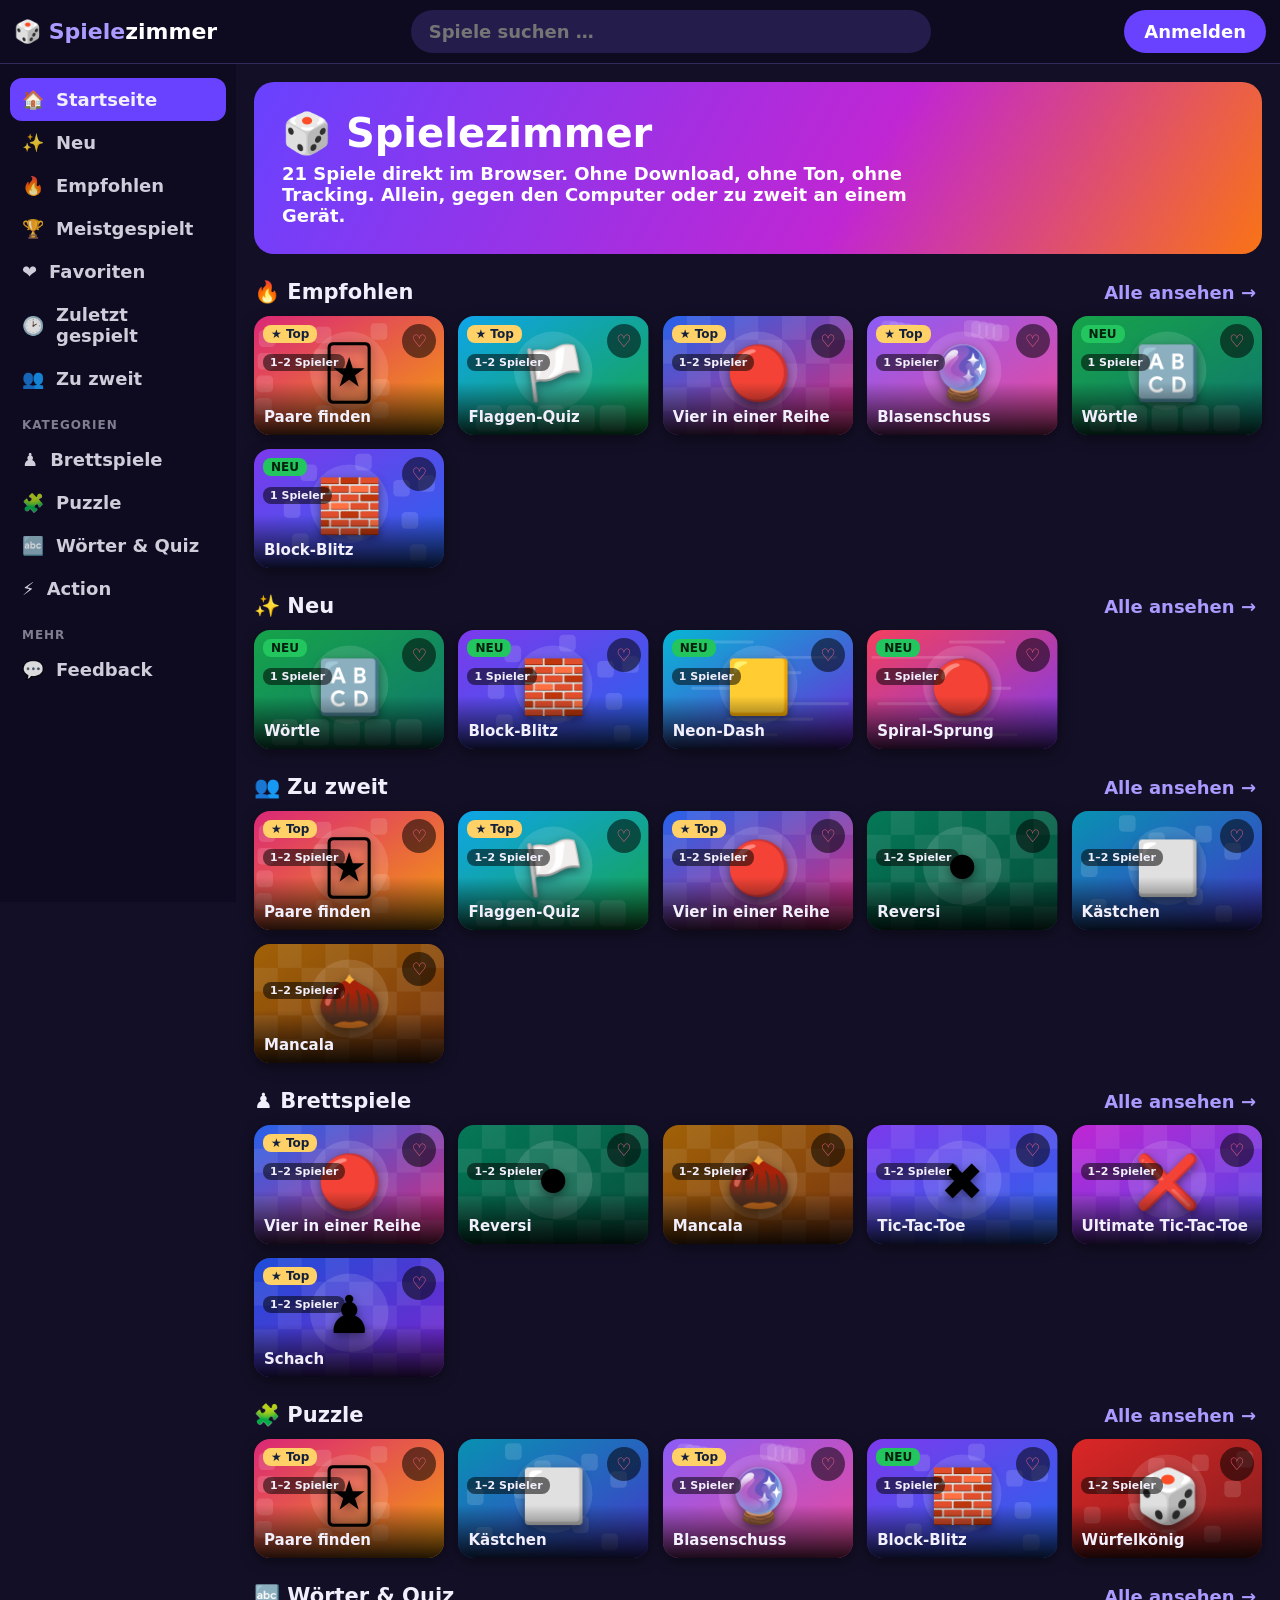
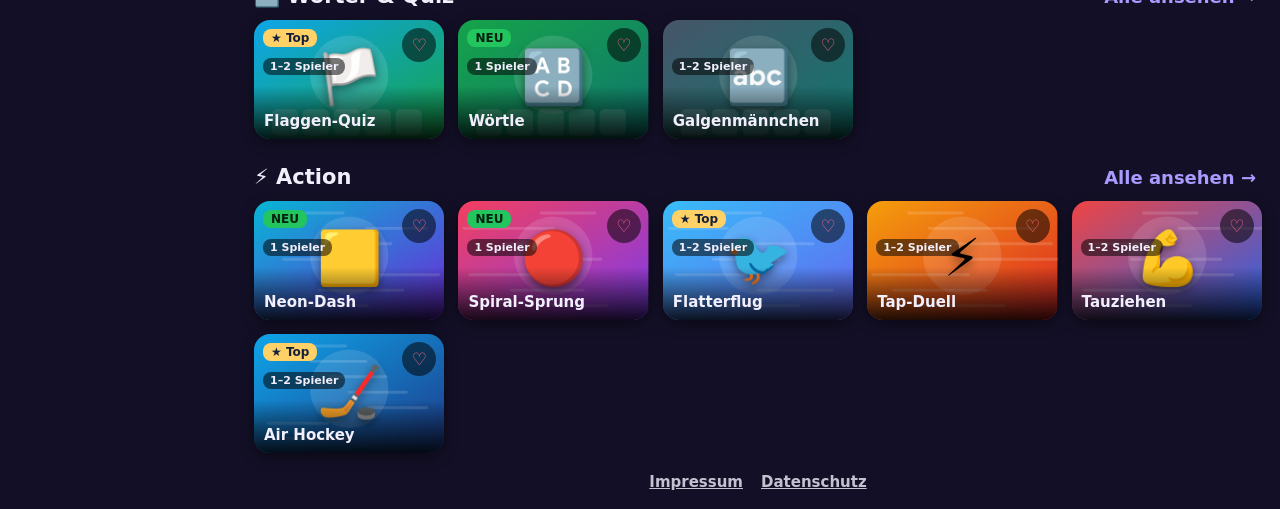
==== commit ce5b35ba: "Add files via upload" ====
--- a/index.html
+++ b/index.html
@@ -1,4 +1,4 @@
-<!DOCTYPE html><html lang="de"><head><meta charset="utf-8"><meta name="viewport" content="width=device-width,initial-scale=1,viewport-fit=cover"><meta name="apple-mobile-web-app-capable" content="yes"><meta http-equiv="Content-Security-Policy" content="default-src 'none'; script-src 'unsafe-inline'; style-src 'unsafe-inline'; img-src data:; base-uri 'none'; form-action 'none'"><meta name="referrer" content="no-referrer"><meta name="theme-color" content="#118ab2"><meta name="description" content="Spielezimmer: 17 Spiele für ein Gerät, allein, gegen den Computer oder zu zweit. Ohne Ton, ohne Anmeldung, ohne Tracking."><link rel="icon" href="data:image/svg+xml,%3Csvg xmlns='http://www.w3.org/2000/svg' viewBox='0 0 100 100'%3E%3Ctext y='.9em' font-size='90'%3E🎲%3C/text%3E%3C/svg%3E"><title>Spielezimmer</title><style>
+<!DOCTYPE html><html lang="de"><head><meta charset="utf-8"><meta name="viewport" content="width=device-width,initial-scale=1,viewport-fit=cover"><meta name="apple-mobile-web-app-capable" content="yes"><meta http-equiv="Content-Security-Policy" content="default-src 'none'; script-src 'unsafe-inline'; style-src 'unsafe-inline'; img-src data:; base-uri 'none'; form-action 'none'"><meta name="referrer" content="no-referrer"><meta name="theme-color" content="#118ab2"><meta name="description" content="Spielezimmer: 21 Spiele für ein Gerät, allein, gegen den Computer oder zu zweit. Ohne Ton, ohne Anmeldung, ohne Tracking."><link rel="icon" href="data:image/svg+xml,%3Csvg xmlns='http://www.w3.org/2000/svg' viewBox='0 0 100 100'%3E%3Ctext y='.9em' font-size='90'%3E🎲%3C/text%3E%3C/svg%3E"><title>Spielezimmer</title><style>
 :root{--bg:#e9eef2;--fg:#14213d;--card:#fff;--line:#c5d0da;--p0:#ef476f;--p1:#118ab2;--y:#ffd166;color-scheme:light}
 @media(prefers-color-scheme:dark){:root{--bg:#101826;--fg:#eaf0f7;--card:#1c2740;--line:#33415f;color-scheme:dark}}
 *{box-sizing:border-box;touch-action:manipulation;-webkit-tap-highlight-color:transparent;-webkit-user-select:none;user-select:none}
@@ -53,7 +53,39 @@
 mark{background:var(--y);color:#14213d;border-radius:4px;padding:0 4px}
 @media(max-width:420px){body{font-size:16px}.tile{padding:12px}.tile span{font-size:32px}.grid{grid-template-columns:1fr 1fr}.kt td,.kt th{padding:5px 8px}.kb button{width:42px;height:46px}}
 .tt{display:grid;grid-template-columns:repeat(3,1fr);gap:8px;width:min(100%,calc(100dvh - 200px),560px);margin:0 auto}.tc{aspect-ratio:1;background:var(--card);border-radius:16px;font-size:min(22vw,100px);padding:0;line-height:1}.tc.win{background:var(--y)}.tt+.start{display:block;margin:14px auto}
-</style></head><body><div id="app"></div>
+:root{--bg:#130f26;--fg:#f2effc;--card:#221b45;--line:#33295f;--y:#ffd166;--br:#6842ff;color-scheme:dark}
+body{padding:0;background:var(--bg)}
+#top{position:sticky;top:0;z-index:30;display:flex;align-items:center;gap:12px;padding:max(10px,env(safe-area-inset-top)) max(14px,env(safe-area-inset-right)) 10px max(14px,env(safe-area-inset-left));background:#0e0a20;border-bottom:1px solid var(--line)}
+.logo{font-weight:900;font-size:22px;color:#fff;text-decoration:none;white-space:nowrap}.logo b{color:#a99bff}
+#mb{display:none;background:none;font-size:24px;padding:4px 8px}
+#q{flex:1;max-width:520px;min-width:0;margin:0 auto;border-radius:999px;border:0;background:#241c4a;padding:11px 18px}
+.pill{background:var(--br);color:#fff;border-radius:999px;padding:11px 20px;font-weight:800;white-space:nowrap}#lg:not(.pill){background:none;padding:0}
+#shell{display:flex;align-items:flex-start}
+#side{flex:none;width:236px;position:sticky;top:62px;height:calc(100dvh - 62px);overflow:auto;padding:14px 10px;background:#0e0a20}
+.ni{display:flex;gap:12px;align-items:center;width:100%;text-align:left;background:none;padding:11px 12px;border-radius:12px;font-weight:700;opacity:.85}.ni:hover{background:#21193f}.ni.on{background:var(--br);opacity:1}
+#side h3{font-size:12px;letter-spacing:.08em;text-transform:uppercase;opacity:.5;margin:18px 12px 6px}
+#main{flex:1;min-width:0;padding:0 max(18px,env(safe-area-inset-right)) 0 18px}
+.hero{border-radius:20px;padding:28px;margin:18px 0;background:linear-gradient(120deg,#6842ff,#c026d3 60%,#f97316);color:#fff}.hero h1{margin:0 0 6px;font-size:clamp(26px,4vw,40px)}.hero p{margin:0;font-weight:600;max-width:640px}
+.sec{display:flex;justify-content:space-between;align-items:baseline;margin:26px 0 12px}.sec h2{margin:0;font-size:21px}.sec button{background:none;color:#a99bff;font-weight:700}
+.gg{display:grid;grid-template-columns:repeat(auto-fill,minmax(168px,1fr));gap:14px}
+.gc{position:relative;aspect-ratio:16/10;border-radius:16px;overflow:hidden;cursor:pointer;transition:transform .18s,box-shadow .18s;box-shadow:0 4px 14px #0006}.gc:hover,.gc:focus-visible{transform:translateY(-4px) scale(1.04);box-shadow:0 12px 26px #000a}
+.gc svg{position:absolute;inset:0;width:100%;height:100%}
+.gt{position:absolute;inset:auto 0 0;padding:26px 10px 9px;background:linear-gradient(transparent,#000d);font-weight:800;font-size:15px}
+.hv{position:absolute;top:8px;right:8px;background:#0008;border-radius:50%;width:34px;height:34px;padding:0;font-size:17px;color:#ff6b8b}
+.bd{position:absolute;top:9px;left:9px;background:var(--y);color:#14213d;border-radius:8px;padding:2px 8px;font-size:12px;font-weight:900}.bd.n{background:#22c55e;color:#04210f}
+.pc{position:absolute;top:38px;left:9px;font-size:11px;background:#0008;border-radius:8px;padding:2px 7px}
+.gp{display:flex;gap:18px;align-items:center;flex-wrap:wrap;margin:16px 0}.gp .gc{width:260px;cursor:default}.gp .gc:hover{transform:none}.gp h1{margin:0 0 6px}
+#modal{position:fixed;inset:0;z-index:50;background:#000a;display:grid;place-items:center;padding:16px}.mbx{background:#1b1538;border-radius:20px;padding:22px;width:min(460px,100%);max-height:90dvh;overflow:auto}
+.mbx h2{margin-top:0}.mbx label{display:block;font-weight:700}.mbx textarea,.mbx input,.mbx select{width:100%;margin:6px 0 12px;font:inherit;padding:12px;border-radius:12px;border:2px solid var(--line);background:#120d2a;color:var(--fg);-webkit-user-select:text;user-select:text}.mbx textarea{min-height:130px}
+.av{display:inline-grid;place-items:center;width:36px;height:36px;border-radius:50%;font-weight:900;color:#14213d}
+.sw{display:flex;gap:8px;margin:6px 0 14px}.sw button{width:36px;height:36px;border-radius:50%;border:3px solid transparent}.sw .on{border-color:#fff}
+.wg{display:grid;gap:6px;margin:10px 0}.wr{display:flex;gap:6px;justify-content:center}.wc{width:min(14vw,58px);height:min(14vw,58px);display:grid;place-items:center;border:2px solid var(--line);border-radius:8px;font-size:26px;font-weight:900}
+.wc.g,.wkb.g{background:#22a55b;border-color:#22a55b;color:#fff}.wc.y,.wkb.y{background:#c99a14;border-color:#c99a14;color:#fff}.wc.a,.wkb.a{background:#3b3558;border-color:#3b3558}
+.wk{display:grid;gap:6px;margin-top:14px}.wkb{min-width:min(8.2vw,40px);height:50px;background:#2c2455;border-radius:8px;padding:0 6px}
+@media(max-width:860px){#mb{display:block}#side{position:fixed;z-index:40;left:-260px;top:58px;height:calc(100dvh - 58px);transition:left .2s}#side.open{left:0;box-shadow:0 0 40px #000}#top .pill{padding:9px 14px}.logo{font-size:18px}#main{padding:0 14px}.gp .gc{width:100%}}
+@media(max-width:860px){#top{flex-wrap:wrap}#q{order:5;flex:1 1 100%;max-width:none;margin:0}#lg{margin-left:auto}#side{top:0;height:100dvh;padding-top:72px}#mb{order:-1}}
+</style></head><body><header id="top"><button id="mb" aria-label="Menü öffnen">☰</button><a class="logo" id="lo" href="#">🎲 <b>Spiele</b>zimmer</a><input id="q" type="search" placeholder="Spiele suchen …" aria-label="Spiele suchen"><button id="lg" class="pill">Anmelden</button></header>
+<div id="shell"><nav id="side" aria-label="Kategorien"></nav><div id="main"><div id="app"></div>
 <div id="legal" hidden>
 <article id="impressum" hidden><p><a href="#">← Zurück zu den Spielen</a></p><h1>Impressum</h1>
 <h2>Angaben gemäß § 5 DDG</h2><p><mark>[Vor- und Nachname]</mark><br><mark>[Straße und Hausnummer]</mark><br><mark>[PLZ Ort]</mark><br>Deutschland</p>
@@ -63,32 +95,66 @@
 <h2>Urheberrecht</h2><p>Die Inhalte und der Quellcode dieser Seite unterliegen dem deutschen Urheberrecht. Vervielfältigung, Bearbeitung und Verbreitung außerhalb der Grenzen des Urheberrechts bedürfen meiner schriftlichen Zustimmung.</p></article>
 <article id="datenschutz" hidden><p><a href="#">← Zurück zu den Spielen</a></p><h1>Datenschutzerklärung</h1>
 <h2>1. Verantwortlicher</h2><p><mark>[Vor- und Nachname]</mark>, <mark>[Straße und Hausnummer]</mark>, <mark>[PLZ Ort]</mark>, Deutschland<br>E-Mail: <mark>[E-Mail-Adresse]</mark></p>
-<h2>2. Das Wichtigste in Kürze</h2><p>Diese Seite erhebt selbst keine personenbezogenen Daten. Es gibt keine Registrierung, keine Formulare, keine Cookies, keine Statistik- oder Werbedienste und keine von fremden Servern geladenen Schriftarten, Skripte oder Bilder. Alle Spiele laufen vollständig in Ihrem Browser. Eingaben, etwa das geheime Wort beim Galgenmännchen, verlassen Ihr Gerät nicht. Außer den Bestwerten in den Spielen Flatterflug und Blasenschuss (siehe Punkt 4) wird nichts auf Ihrem Gerät gespeichert.</p>
+<h2>2. Das Wichtigste in Kürze</h2><p>Diese Seite erhebt selbst keine personenbezogenen Daten. Es gibt keine Registrierung auf einem Server, keine Formulare mit Datenübertragung, keine Cookies, keine Statistik- oder Werbedienste und keine von fremden Servern geladenen Schriftarten, Skripte oder Bilder. Alle Spiele laufen vollständig in Ihrem Browser. Eingaben, etwa das geheime Wort beim Galgenmännchen, verlassen Ihr Gerät nicht. Außer den in Punkt 4 genannten Angaben wird nichts auf Ihrem Gerät gespeichert.</p>
 <h2>3. Hosting bei GitHub Pages</h2><p>Die Seite wird über GitHub Pages bereitgestellt (GitHub, Inc., 88 Colin P. Kelly Jr. Street, San Francisco, CA 94107, USA, ein Unternehmen der Microsoft-Gruppe). Beim Aufruf verarbeitet GitHub technisch notwendige Verbindungsdaten, insbesondere Ihre IP-Adresse, Datum und Uhrzeit, die aufgerufene Datei sowie Angaben zu Browser und Betriebssystem, und speichert sie in Server-Protokollen. Das dient dem sicheren und stabilen Betrieb der Seite. Rechtsgrundlage ist Art. 6 Abs. 1 lit. f DSGVO (berechtigtes Interesse an einer sicheren und zuverlässigen Bereitstellung der Seite). Soweit Daten in die USA übermittelt werden, geschieht dies auf Grundlage des EU-U.S. Data Privacy Framework und/oder von Standardvertragsklauseln (Art. 45, 46 DSGVO). Auf diese Verarbeitung habe ich keinen Einfluss und erhalte die Protokolldaten nicht. Weitere Informationen finden Sie in der Datenschutzerklärung von GitHub (GitHub Privacy Statement).</p>
-<h2>4. Lokaler Speicher (Bestwert)</h2><p>In den Spielen Flatterflug und Blasenschuss werden Ihre Bestwerte im lokalen Speicher (localStorage) Ihres Browsers abgelegt, damit sie beim nächsten Besuch wieder angezeigt werden können. Die Werte bleiben auf Ihrem Gerät, werden nicht an mich oder Dritte übertragen und lassen sich jederzeit über die Browser-Einstellungen (Websitedaten löschen) entfernen. Der Zugriff dient allein der von Ihnen genutzten Bestwert-Funktion (§ 25 Abs. 2 Nr. 2 TDDDG).</p>
-<h2>5. Speicherdauer</h2><p>Ich speichere keine personenbezogenen Daten. Die Speicherdauer der Server-Protokolle richtet sich nach den Vorgaben von GitHub.</p>
-<h2>6. Ihre Rechte</h2><p>Sie haben das Recht auf Auskunft (Art. 15 DSGVO), Berichtigung (Art. 16), Löschung (Art. 17), Einschränkung der Verarbeitung (Art. 18), Datenübertragbarkeit (Art. 20) und Widerspruch (Art. 21). Wenden Sie sich dazu an die oben genannte E-Mail-Adresse. Außerdem können Sie sich bei einer Datenschutz-Aufsichtsbehörde beschweren (Art. 77 DSGVO), zum Beispiel bei der Behörde Ihres Wohnorts.</p>
-<h2>7. Verschlüsselung</h2><p>Die Seite wird über eine verschlüsselte HTTPS-Verbindung ausgeliefert.</p><p>Stand: November 2026</p></article></div>
-<footer><a href="#impressum">Impressum</a><a href="#datenschutz">Datenschutz</a></footer>
+<h2>4. Lokaler Speicher (Profil, Favoriten, Bestwerte)</h2><p>Die Seite speichert im lokalen Speicher (localStorage) Ihres Browsers: Ihre Bestwerte in einzelnen Spielen sowie, wenn Sie diese Funktionen nutzen, ein Profil (Name und Farbe), Ihre Favoriten, die zuletzt gespielten Spiele und die Zahl der gestarteten Spiele. Diese Angaben bleiben auf Ihrem Gerät, werden nicht an mich oder Dritte übertragen und lassen sich im Profil über „Alle lokalen Daten löschen“ oder über die Browser-Einstellungen (Websitedaten löschen) entfernen. Der Zugriff dient allein den von Ihnen genutzten Funktionen (§ 25 Abs. 2 Nr. 2 TDDDG).</p>
+<h2>5. Feedback per E-Mail</h2><p>Das Feedback-Formular überträgt selbst keine Daten. Es öffnet Ihr E-Mail-Programm mit einer vorbereiteten Nachricht an die in der Seite hinterlegte Adresse. Erst wenn Sie die E-Mail dort absenden, werden Ihre E-Mail-Adresse und Ihr Nachrichtentext über Ihren E-Mail-Anbieter an den Empfänger übertragen. Ich verwende diese Angaben nur, um Ihre Nachricht zu beantworten und die Seite zu verbessern (Art. 6 Abs. 1 lit. f DSGVO).</p>
+<h2>6. Speicherdauer</h2><p>Ich speichere keine personenbezogenen Daten. Die Speicherdauer der Server-Protokolle richtet sich nach den Vorgaben von GitHub.</p>
+<h2>7. Ihre Rechte</h2><p>Sie haben das Recht auf Auskunft (Art. 15 DSGVO), Berichtigung (Art. 16), Löschung (Art. 17), Einschränkung der Verarbeitung (Art. 18), Datenübertragbarkeit (Art. 20) und Widerspruch (Art. 21). Wenden Sie sich dazu an die oben genannte E-Mail-Adresse. Außerdem können Sie sich bei einer Datenschutz-Aufsichtsbehörde beschweren (Art. 77 DSGVO), zum Beispiel bei der Behörde Ihres Wohnorts.</p>
+<h2>8. Verschlüsselung</h2><p>Die Seite wird über eine verschlüsselte HTTPS-Verbindung ausgeliefert.</p><p>Stand: November 2026</p></article></div>
+<footer><a href="#impressum">Impressum</a><a href="#datenschutz">Datenschutz</a></footer></div></div><div id="modal" hidden></div>
 <noscript><p style="padding:20px;font:18px sans-serif">Für das Spielezimmer wird JavaScript benötigt.</p></noscript><script>
 const $=(t,c,h)=>{const e=document.createElement(t);if(c)e.className=c;if(h!=null)e.innerHTML=h;return e};
 const app=document.getElementById('app'),R=n=>Math.floor(Math.random()*n),shuf=a=>a.map(x=>[Math.random(),x]).sort((p,q)=>p[0]-q[0]).map(x=>x[1]);
 const dot=i=>`<i class="dot" style="background:var(--p${i})"></i>`;
 let tm=[],raf=0,names=['Spieler 1','Spieler 2'];
-const later=(f,ms)=>tm.push(setTimeout(f,ms)),clear=()=>{tm.forEach(clearTimeout);tm=[];cancelAnimationFrame(raf);onresize=onkeydown=null;app.innerHTML=''};
+const later=(f,ms)=>tm.push(setTimeout(f,ms)),clear=()=>{tm.forEach(clearTimeout);tm=[];cancelAnimationFrame(raf);onresize=onkeydown=onkeyup=null;app.innerHTML=''};
 const FL="DE Deutschland,FR Frankreich,IT Italien,ES Spanien,PT Portugal,NL Niederlande,BE Belgien,CH Schweiz,AT Österreich,PL Polen,CZ Tschechien,DK Dänemark,SE Schweden,NO Norwegen,FI Finnland,IE Irland,GB Vereinigtes Königreich,GR Griechenland,TR Türkei,UA Ukraine,HU Ungarn,HR Kroatien,RO Rumänien,RU Russland,US USA,CA Kanada,MX Mexiko,BR Brasilien,AR Argentinien,CL Chile,JP Japan,CN China,KR Südkorea,IN Indien,AU Australien,NZ Neuseeland,ZA Südafrika,EG Ägypten,MA Marokko,KE Kenia,NG Nigeria,TH Thailand,IS Island,LT Litauen".split(',').map(x=>[x.slice(0,2),x.slice(3)]);
 const fl=c=>String.fromCodePoint(...[...c].map(h=>127397+h.charCodeAt(0)));
 const TH={a:[...'🐶🐱🐭🐹🐰🦊🐻🐼🐨🐯🦁🐮🐷🐸🐵🐔🐧🦉🦄🐢'],f:[...'🍎🍌🍇🍓🍒🍑🍍🥝🍉🍋🥕🌽🍕🍔🍟🍩🍪🍦🥐🧀'],v:[...'🚗🚕🚌🚎🚓🚑🚒🚜🚲🛵🚂🚁🚀⛵🚤🚢🚙🚚🚛'],fl:FL.map(x=>fl(x[0]))};
 function bar(r){const d=$('div','bar'),b=$('button','sm','← Menü'),s=$('div','st');b.onclick=menu;d.append(b,s);if(r){const n=$('button','sm','↻');n.onclick=()=>{clear();r()};d.append(n)}app.append(d);return s}
 const VS=['m','Gegner',[['Computer',1],['Zu zweit',2]]],ONE=['m','Spieler',[['Allein',1],['Zu zweit',2]]];
 const CAT=[['Brettspiele',['Schach','Mühle','Vier in einer Reihe','Reversi','Mancala','Kästchen','Tic-Tac-Toe','Ultimate Tic-Tac-Toe']],['Merken, Raten und Würfeln',['Paare finden','Flaggen-Quiz','Galgenmännchen','Würfelkönig']],['Reaktion und Geschick',['Tap-Duell','Tauziehen','Air Hockey','Flatterflug','Blasenschuss']]];
-const RULES={'Schach':'Wer den gegnerischen König mattsetzt, gewinnt. Figur antippen, dann Zielfeld. Ohne Rochade und En passant.','Mühle':'Je 9 Steine setzen, dann ziehen. Drei in einer Reihe: gegnerischen Stein entfernen. Mit nur 3 Steinen darfst du springen.','Vier in einer Reihe':'Spalte antippen, der Stein fällt nach unten. Wer zuerst vier in einer Reihe hat, gewinnt.','Reversi':'Gegnerische Steine einkesseln und umdrehen. Wer am Ende mehr Steine hat, gewinnt.','Mancala':'Mulde antippen und Steine verteilen. Endet der letzte im eigenen Speicher, bist du nochmal dran.','Kästchen':'Linien setzen. Wer ein Kästchen schließt, bekommt es und darf nochmal.','Ultimate Tic-Tac-Toe':'Dein Zug bestimmt das Feld des Gegners. Gewinne drei kleine Felder in einer Reihe.','Paare finden':'Zwei Karten aufdecken. Paar gefunden? Dann bist du nochmal dran. Das Raster passt sich dem Bildschirm an.','Flaggen-Quiz':'10 Flaggen, vier Antworten. Zu zweit wechselt ihr euch ab.','Galgenmännchen':'Rate das Wort Buchstabe für Buchstabe. Nach 8 Fehlern ist das Spiel verloren.','Würfelkönig':'Bis zu 3 Würfe pro Runde. Würfel antippen zum Behalten, dann ein Feld wählen. 13 Runden.','Tap-Duell':'Warte auf JETZT und tippe als Erster. Zu früh tippen gibt dem anderen den Punkt. Tastatur: Leertaste oder L (zweiter Spieler: A).','Tauziehen':'Tippe so schnell du kannst auf deine Seite. Tastatur: Leertaste oder L (zweiter Spieler: A).','Air Hockey':'Schläger mit Finger oder Maus bewegen. Wer zuerst 5 Tore schießt, gewinnt.','Blasenschuss':'Zielen, loslassen, schießen. Drei oder mehr gleiche Kugeln platzen, lose hängende fallen. Reservekugel antippen zum Tauschen. Nach einigen Fehlschüssen rückt die Decke herunter. Bestwert wird auf diesem Gerät gespeichert.','Tic-Tac-Toe':'Drei in einer Reihe gewinnt. Die Punkte zählen über mehrere Runden.','Flatterflug':'Tippen (oder Leertaste) lässt dich steigen. Fliege durch die Lücken, ohne anzustoßen. Zu zweit spielt ihr abwechselnd. Dein Bestwert wird auf diesem Gerät gespeichert.'};
-function menu(){clear();app.append($('h1',0,'🎲 Spielezimmer'),$('p','sub','17 Spiele für ein Gerät: allein, gegen den Computer oder zu zweit. Ohne Ton, ohne Anmeldung, ohne Tracking.'));
-CAT.forEach(([t,ns])=>{app.append($('h2','cat',t));const g=$('div','grid');ns.forEach(n=>{const x=GAMES.find(y=>y.n==n),b=$('button','tile',`<span>${x.i}</span>${x.n}<small>${x.d}</small>`);b.onclick=()=>setup(x);g.append(b)});app.append(g)})}
-function setup(x){clear();app.append($('h1',0,x.i+' '+x.n),$('p','sub',RULES[x.n]||''));const o={};
+const RULES={'Schach':'Wer den gegnerischen König mattsetzt, gewinnt. Figur antippen, dann Zielfeld. Ohne Rochade und En passant.','Mühle':'Je 9 Steine setzen, dann ziehen. Drei in einer Reihe: gegnerischen Stein entfernen. Mit nur 3 Steinen darfst du springen.','Vier in einer Reihe':'Spalte antippen, der Stein fällt nach unten. Wer zuerst vier in einer Reihe hat, gewinnt.','Reversi':'Gegnerische Steine einkesseln und umdrehen. Wer am Ende mehr Steine hat, gewinnt.','Mancala':'Mulde antippen und Steine verteilen. Endet der letzte im eigenen Speicher, bist du nochmal dran.','Kästchen':'Linien setzen. Wer ein Kästchen schließt, bekommt es und darf nochmal.','Ultimate Tic-Tac-Toe':'Dein Zug bestimmt das Feld des Gegners. Gewinne drei kleine Felder in einer Reihe.','Paare finden':'Zwei Karten aufdecken. Paar gefunden? Dann bist du nochmal dran. Das Raster passt sich dem Bildschirm an.','Flaggen-Quiz':'10 Flaggen, vier Antworten. Zu zweit wechselt ihr euch ab.','Galgenmännchen':'Rate das Wort Buchstabe für Buchstabe. Nach 8 Fehlern ist das Spiel verloren.','Würfelkönig':'Bis zu 3 Würfe pro Runde. Würfel antippen zum Behalten, dann ein Feld wählen. 13 Runden.','Tap-Duell':'Warte auf JETZT und tippe als Erster. Zu früh tippen gibt dem anderen den Punkt. Tastatur: Leertaste oder L (zweiter Spieler: A).','Tauziehen':'Tippe so schnell du kannst auf deine Seite. Tastatur: Leertaste oder L (zweiter Spieler: A).','Air Hockey':'Schläger mit Finger oder Maus bewegen. Wer zuerst 5 Tore schießt, gewinnt.','Wörtle':'Errate das Wort mit 5 Buchstaben in 6 Versuchen. Grün: richtig. Gelb: falscher Platz. Grau: kommt nicht vor.','Block-Blitz':'Ziehe die Blöcke aufs Feld. Volle Reihen und Spalten verschwinden. Wenn nichts mehr passt, ist Schluss.','Neon-Dash':'Tippen oder Leertaste zum Springen, halten für Dauersprung. Weiche Spitzen aus und lande auf Blöcken.','Spiral-Sprung':'Ziehe nach links und rechts, um den Turm zu drehen. Lass den Ball durch die Lücken fallen und meide rote Teile.','Blasenschuss':'Zielen, loslassen, schießen. Drei oder mehr gleiche Kugeln platzen, lose hängende fallen. Reservekugel antippen zum Tauschen. Nach einigen Fehlschüssen rückt die Decke herunter. Bestwert wird auf diesem Gerät gespeichert.','Tic-Tac-Toe':'Drei in einer Reihe gewinnt. Die Punkte zählen über mehrere Runden.','Flatterflug':'Tippen (oder Leertaste) lässt dich steigen. Fliege durch die Lücken, ohne anzustoßen. Zu zweit spielt ihr abwechselnd. Dein Bestwert wird auf diesem Gerät gespeichert.'};
+const ld=(k,d)=>{try{const v=JSON.parse(localStorage.getItem('sz-'+k));return v==null?d:v}catch(e){return d}},sv=(k,v)=>{try{localStorage.setItem('sz-'+k,JSON.stringify(v))}catch(e){}};
+let FAV=ld('fav',[]),REC=ld('rec',[]),CNT=ld('cnt',{}),ME=ld('me',null),VIEW='home',QS='';
+const MAIL=['01maximilianwagner','gmail.com'].join('@'),$id=i=>document.getElementById(i),md=$id('modal');
+const META={'Schach':['Brettspiele','#1d4ed8','#7e22ce','t','1–2'],'Mühle':['Brettspiele','#b45309','#7c2d12','','1–2'],'Vier in einer Reihe':['Brettspiele','#2563eb','#db2777','t','1–2'],'Reversi':['Brettspiele','#047857','#064e3b','','1–2'],'Mancala':['Brettspiele','#a16207','#78350f','','1–2'],'Kästchen':['Puzzle','#0891b2','#4338ca','','1–2'],'Tic-Tac-Toe':['Brettspiele','#7c3aed','#2563eb','','1–2'],'Ultimate Tic-Tac-Toe':['Brettspiele','#c026d3','#4f46e5','','1–2'],'Paare finden':['Puzzle','#db2777','#f59e0b','t','1–2'],'Flaggen-Quiz':['Wörter & Quiz','#0ea5e9','#16a34a','t','1–2'],'Galgenmännchen':['Wörter & Quiz','#475569','#0f766e','','1–2'],'Würfelkönig':['Puzzle','#dc2626','#7f1d1d','','1–2'],'Tap-Duell':['Action','#f59e0b','#dc2626','','1–2'],'Tauziehen':['Action','#ef4444','#2563eb','','1–2'],'Air Hockey':['Action','#0ea5e9','#1e3a8a','t','1–2'],'Flatterflug':['Action','#38bdf8','#6366f1','t','1–2'],'Blasenschuss':['Puzzle','#8b5cf6','#ec4899','t','1'],'Wörtle':['Wörter & Quiz','#16a34a','#0f766e','nt','1'],'Block-Blitz':['Puzzle','#7c3aed','#2563eb','nt','1'],'Neon-Dash':['Action','#06b6d4','#6d28d9','nt','1'],'Spiral-Sprung':['Action','#f43f5e','#7c3aed','nt','1']};
+const hs=s=>[...s].reduce((a,c)=>(a*31+c.charCodeAt(0))>>>0,7);
+function thumb(g){const[cat,c1,c2]=META[g.n],h=hs(g.n),id='t'+GAMES.indexOf(g);let m='';
+if(cat=='Brettspiele'){for(let i=0;i<8;i++)for(let j=0;j<5;j++)if((i+j)%2)m+=`<rect x="${i*40}" y="${j*40}" width="40" height="40" fill="#fff" opacity=".07"/>`}
+else if(cat=='Puzzle'){for(let i=0;i<10;i++)m+=`<rect x="${(h*(i+3))%290}" y="${(h*(i+7))%170}" width="28" height="28" rx="7" fill="#fff" opacity=".13"/>`}
+else if(cat[0]=='W'){for(let i=0;i<5;i++)m+=`<rect x="${30+i*52}" y="150" width="44" height="44" rx="8" fill="#fff" opacity=".16"/>`}
+else{for(let i=0;i<7;i++)m+=`<path d="M${(h*(i+2))%200} ${20+i*26}h${90+(h*i)%90}" stroke="#fff" stroke-width="5" stroke-linecap="round" opacity=".14"/>`}
+return `<svg viewBox="0 0 320 200" preserveAspectRatio="xMidYMid slice" aria-hidden="true"><defs><linearGradient id="${id}" x1="0" y1="0" x2="1" y2="1"><stop offset="0" stop-color="${c1}"/><stop offset="1" stop-color="${c2}"/></linearGradient></defs><rect width="320" height="200" fill="url(#${id})"/>${m}<circle cx="160" cy="92" r="66" fill="#fff" opacity=".12"/><text x="160" y="126" font-size="88" text-anchor="middle" style="filter:drop-shadow(0 6px 8px #0007)">${g.i}</text></svg>`}
+function card(g){const M=META[g.n],d=$('div','gc');d.tabIndex=0;d.innerHTML=thumb(g)+`<span class="pc">${M[4]} Spieler</span>${M[3].includes('n')?'<span class="bd n">NEU</span>':M[3].includes('t')?'<span class="bd">★ Top</span>':''}<div class="gt">${g.n}</div>`;
+const h=$('button','hv',FAV.includes(g.n)?'♥':'♡');h.setAttribute('aria-label','Favorit');h.onclick=e=>{e.stopPropagation();const i=FAV.indexOf(g.n);if(i<0)FAV.push(g.n);else FAV.splice(i,1);sv('fav',FAV);h.textContent=i<0?'♥':'♡';if(VIEW=='fav'&&i>=0&&d.parentNode.className=='gg')d.remove()};
+d.append(h);d.onclick=()=>setup(g);d.onkeydown=e=>{if(e.key=='Enter')setup(g)};return d}
+const NAV=[['home','🏠','Startseite'],['neu','✨','Neu'],['empf','🔥','Empfohlen'],['meist','🏆','Meistgespielt'],['fav','❤️','Favoriten'],['rec','🕑','Zuletzt gespielt'],['zwei','👥','Zu zweit']],CATS=[['Brettspiele','♟️'],['Puzzle','🧩'],['Wörter & Quiz','🔤'],['Action','⚡']];
+function side(){const sd=$id('side');sd.innerHTML='';const add=(v,i,t)=>{const b=$('button','ni'+(VIEW==v?' on':''),`<span>${i}</span>${t}`);b.onclick=()=>{sd.classList.remove('open');if(location.hash)location.hash='';menu(v)};sd.append(b)};
+NAV.forEach(n=>add(...n));sd.append($('h3',0,'Kategorien'));CATS.forEach(([c,i])=>add('c:'+c,i,c));sd.append($('h3',0,'Mehr'));const f=$('button','ni','<span>💬</span>Feedback');f.onclick=()=>{sd.classList.remove('open');feedback()};sd.append(f)}
+function menu(v){if(typeof v!='string')v=VIEW;VIEW=v;clear();side();const A=GAMES,fl=g=>META[g.n][3],T={neu:['✨ Neu',A.filter(g=>fl(g).includes('n'))],empf:['🔥 Empfohlen',A.filter(g=>fl(g).includes('t'))],meist:['🏆 Meistgespielt (bei dir)',A.filter(g=>CNT[g.n]).sort((a,b)=>CNT[b.n]-CNT[a.n])],fav:['❤️ Favoriten',A.filter(g=>FAV.includes(g.n))],rec:['🕑 Zuletzt gespielt',REC.map(n=>A.find(g=>g.n==n)).filter(Boolean)],zwei:['👥 Zu zweit',A.filter(g=>META[g.n][4]!='1')],such:['🔍 Suche',A.filter(g=>(g.n+' '+META[g.n][0]).toLowerCase().includes(QS.trim().toLowerCase()))]};
+if(v.startsWith('c:')){const c=v.slice(2);T[v]=[c,A.filter(g=>META[g.n][0]==c)]}
+if(v!='home'){const[t,l]=T[v]||T.empf;app.append($('h1',0,t));const e=$('div','gg');l.forEach(g=>e.append(card(g)));app.append(l.length?e:$('p','sub',v=='fav'?'Tippe bei einem Spiel auf das Herz, dann steht es hier.':v=='such'?'Nichts gefunden.':'Hier ist noch nichts, spiel ein bisschen.'));return}
+app.append($('div','hero',`<h1>🎲 Spielezimmer</h1><p>${A.length} Spiele direkt im Browser. Ohne Download, ohne Ton, ohne Tracking. Allein, gegen den Computer oder zu zweit an einem Gerät.</p>`));
+const sec=(t,l,vw)=>{if(!l.length)return;const h=$('div','sec',`<h2>${t}</h2>`);if(vw){const b=$('button',0,'Alle ansehen →');b.onclick=()=>menu(vw);h.append(b)}app.append(h);const e=$('div','gg');l.slice(0,vw?6:99).forEach(g=>e.append(card(g)));app.append(e)};
+sec('🕑 Weiterspielen',T.rec[1],'rec');sec('🔥 Empfohlen',T.empf[1],'empf');sec('✨ Neu',T.neu[1],'neu');sec('👥 Zu zweit',T.zwei[1],'zwei');CATS.forEach(([c,i])=>sec(i+' '+c,A.filter(g=>META[g.n][0]==c),'c:'+c))}
+function modal(el){md.innerHTML='';const b=$('div','mbx');b.append(el);md.append(b);md.hidden=false}
+md.onclick=e=>{if(e.target==md)md.hidden=true};addEventListener('keydown',e=>{if(e.key=='Escape')md.hidden=true});
+function feedback(){const f=$('div'),k=$('select'),t=$('textarea');['Vorschlag','Fehler melden','Lob','Sonstiges'].forEach(v=>k.append($('option',0,v)));t.placeholder='Was soll besser werden? Bei welchem Spiel und auf welchem Gerät ist etwas kaputt?';
+f.append($('h2',0,'💬 Feedback senden'),$('label',0,'Art'),k,$('label',0,'Deine Nachricht'),t,$('p','sub','„Senden“ öffnet dein E-Mail-Programm mit der fertigen Nachricht. Abschicken musst du sie dort selbst.'));
+const b=$('button','start','Senden');b.onclick=()=>{const m=t.value.trim();if(!m){t.focus();return}location.href='mailto:'+MAIL+'?subject='+encodeURIComponent('Spielezimmer: '+k.value)+'&body='+encodeURIComponent(m);md.hidden=true};f.append(b);modal(f)}
+function setMe(){const b=$id('lg');b.textContent='';if(ME){const a=$('span','av');a.style.background=ME.c;a.textContent=ME.n[0].toUpperCase();b.className='';b.append(a)}else{b.className='pill';b.textContent='Anmelden'}}
+function login(){const f=$('div'),cols=['#ef476f','#118ab2','#2dc26b','#ffd166','#b44fd8','#f97316'],inp=$('input'),sw=$('div','sw');let c=ME?ME.c:cols[0];inp.maxLength=20;inp.placeholder='Dein Name';inp.value=ME?ME.n:'';
+cols.forEach(k=>{const b=$('button',k==c?'on':'');b.style.background=k;b.setAttribute('aria-label','Farbe');b.onclick=()=>{c=k;[...sw.children].forEach(z=>z.className='');b.className='on'};sw.append(b)});
+const n=Object.values(CNT).reduce((a,b)=>a+b,0);f.append($('h2',0,ME?'👤 Dein Profil':'👤 Profil erstellen'),$('label',0,'Name'),inp,$('label',0,'Farbe'),sw,$('p','sub',`${FAV.length} Favoriten · ${n} gestartete Spiele. Profil, Favoriten und Bestwerte bleiben in diesem Browser. Ein Konto mit Passwort für mehrere Geräte braucht einen Server und ist ohne den nicht möglich.`));
+const ok=$('button','start','Speichern');ok.onclick=()=>{ME={n:inp.value.trim().slice(0,20)||'Spieler',c};sv('me',ME);setMe();md.hidden=true};f.append(ok);
+if(ME){const del=$('button','sm','Alle lokalen Daten löschen');del.onclick=()=>{try{Object.keys(localStorage).filter(k=>/^(sz-|fb|bs|bk|nd|sp)/.test(k)).forEach(k=>localStorage.removeItem(k))}catch(e){}FAV=[];REC=[];CNT={};ME=null;setMe();md.hidden=true;menu('home')};f.append(del)}modal(f)}
+const Q=$id('q');Q.oninput=()=>{QS=Q.value;if(location.hash)location.hash='';QS.trim()?menu('such'):menu('home')};$id('mb').onclick=()=>$id('side').classList.toggle('open');$id('lg').onclick=login;$id('lo').onclick=e=>{e.preventDefault();if(location.hash)location.hash='';menu('home')};setMe();
+function setup(x){clear();side();const gp=$('div','gp'),c=card(x),inf=$('div');c.onclick=c.onkeydown=null;c.removeAttribute('tabindex');inf.append($('h1',0,x.n),$('p','sub',`${META[x.n][0]} · ${META[x.n][4]} Spieler<br>${RULES[x.n]||''}`));gp.append(c,inf);app.append(gp);const o={};
 x.o.forEach(([k,l,v])=>{o[k]=v[0][1];const s=$('div','seg',`<b>${l}</b>`),d=$('div');v.forEach(([t,val],i)=>{const b=$('button',i?'':'on',t);b.onclick=()=>{o[k]=val;[...d.children].forEach(c=>c.className='');b.className='on'};d.append(b)});s.append(d);app.append(s)});
 const go=$('button','start','Los geht’s'),b=$('button','sm','← Menü');go.onclick=()=>start(x,o);b.onclick=menu;app.append(go,b)}
-function start(x,o){clear();names=o.m==1?['Du','Computer']:['Spieler 1','Spieler 2'];x.f(o)}
+function start(x,o){CNT[x.n]=(CNT[x.n]||0)+1;REC=[x.n,...REC.filter(n=>n!=x.n)].slice(0,12);sv('cnt',CNT);sv('rec',REC);clear();names=o.m==1?['Du','Computer']:['Spieler 1','Spieler 2'];x.f(o)}
 
 function mem(o){const s=bar(()=>mem(o)),n=o.sz/2,c=o.sz==36?6:4,P=shuf(TH[o.th]).slice(0,n),g=$('div','mem');let a=[],cur=0,sc=[0,0],mv=0,lk=0;
 app.append(g);const lay=()=>{const W=app.clientWidth,H=innerHeight-120;let z=0,k=4;for(let c=3;c<=10;c++){const q=Math.min((W-8*(c-1))/c,(H-8*(Math.ceil(o.sz/c)-1))/Math.ceil(o.sz/c));if(q>z){z=q;k=c}}z=Math.floor(Math.min(z,130));g.style.gridTemplateColumns=`repeat(${k},${z}px)`;g.style.setProperty('--z',z+'px');g.style.setProperty('--f',z*.62+'px')};lay();onresize=lay;
@@ -311,6 +377,75 @@
 const go=now=>{const d=Math.min(2.5,(now-(lt||now))/16.67);lt=now;step(d);fx.forEach(f=>{f.vy+=.5*d;f.y+=f.vy*d;f.x+=f.vx*d});fx=fx.filter(f=>f.y<H+30);draw();raf=requestAnimationFrame(go)};
 newGame();raf=requestAnimationFrame(go)}
 
+function wd(o){const s=bar(()=>wd(o)),WL='APFEL BIRNE BLUME BRIEF BRUST BUCHE DACHS DECKE ENGEL FARBE FEUER FILME FISCH FLUSS FRAGE FUCHS GABEL GRUND HAFEN HASEN HONIG HUNDE INSEL JUNGE KATZE KERZE KLEID KOHLE KRAFT KREIS LAMPE LEBEN LICHT LINSE LÖWEN MACHT MAUER MILCH MONAT MÜHLE MUSIK NACHT NADEL NEBEL OZEAN PFERD PILZE PUPPE QUARK RADIO REGEL REISE ROBBE ROSEN SCHAF SCHAL SCHUH SEIDE SONNE SPIEL STADT STEIN STERN STIFT STUHL TASSE TIGER TISCH TRAUM TÜREN VOGEL WAAGE WELLE WIESE WOLKE WURST ZEBRA ZIEGE ZWERG BLITZ BAUER DRUCK'.split(' '),w=WL[R(WL.length)],box=$('div','wg'),kb=$('div','wk');let rows=[],cur='',done=0,kc={};app.append(box,kb);
+const sc=g=>{const r=Array(5).fill('a'),u=[...w];for(let i=0;i<5;i++)if(g[i]==w[i]){r[i]='g';u[i]=null}for(let i=0;i<5;i++)if(r[i]=='a'){const k=u.indexOf(g[i]);if(k>=0){r[i]='y';u[k]=null}}return r},rk={g:3,y:2,a:1};
+const draw=()=>{box.innerHTML='';for(let r=0;r<6;r++){const row=$('div','wr'),g=rows[r];for(let c=0;c<5;c++)row.append($('div','wc'+(g?' '+g.s[c]:''),g?g.w[c]:r==rows.length?cur[c]||'':''));box.append(row)}
+kb.innerHTML='';['QWERTZUIOPÜ','ASDFGHJKLÖÄ','⏎YXCVBNM⌫'].forEach(l=>{const row=$('div','wr');[...l].forEach(k=>{const b=$('button','wkb '+(kc[k]||''),k);b.onclick=()=>key(k);row.append(b)});kb.append(row)});
+s.textContent=done==1?'🎉 Richtig!':done==2?'Das Wort war '+w:`Versuch ${Math.min(rows.length+1,6)} von 6`};
+const key=k=>{if(done)return;if(k=='⌫')cur=cur.slice(0,-1);else if(k=='⏎'){if(cur.length<5)return;const r=sc(cur);rows.push({w:cur,s:r});[...cur].forEach((ch,i)=>{if(!kc[ch]||rk[r[i]]>rk[kc[ch]])kc[ch]=r[i]});if(cur==w)done=1;else if(rows.length>=6)done=2;cur=''}else if(cur.length<5&&/^[A-ZÄÖÜ]$/.test(k))cur+=k;draw()};
+onkeydown=e=>key(e.key=='Enter'?'⏎':e.key=='Backspace'?'⌫':e.key.toUpperCase());draw()}
+
+function blk(o){const s=bar(()=>blk(o)),W=400,H=560,C=46,GX=16,GY=16,cv=$('canvas','hk'),PAL=['#ef476f','#118ab2','#2dc26b','#ffd166','#5ad8e6','#b44fd8','#f97316'],key='bk',
+SH='1 11 1/1 111 1/1/1 1111 1/1/1/1 11/11 111/111/111 10/11 11/10 01/11 11/01 100/100/111 111/100/100 011/110 110/011'.split(' ').map(p=>{const a=[];p.split('/').forEach((r,i)=>[...r].forEach((c,j)=>{if(c=='1')a.push([i,j])}));return a});
+cv.width=W;cv.height=H;app.append(cv);const x=cv.getContext('2d');let best=0;try{best=+localStorage.getItem(key)||0}catch(e){}
+let g=Array.from({length:8},()=>Array(8).fill(-1)),ps=[],dr=null,sc=0,over=0;
+const fresh=()=>{ps=[0,1,2].map(()=>({a:SH[R(SH.length)],c:R(7),u:0}))},dim=a=>[Math.max(...a.map(p=>p[0]))+1,Math.max(...a.map(p=>p[1]))+1];
+const fits=(a,r,c)=>a.every(([i,j])=>r+i>=0&&r+i<8&&c+j>=0&&c+j<8&&g[r+i][c+j]<0),any=()=>ps.some(p=>!p.u&&g.some((row,r)=>row.some((_,c)=>fits(p.a,r,c)))),u=()=>s.innerHTML=`Punkte ${sc} · 🏆 ${best}`;fresh();u();
+const place=(p,r,c)=>{p.a.forEach(([i,j])=>g[r+i][c+j]=p.c);p.u=1;sc+=p.a.length;const rs=[],cs=[];for(let i=0;i<8;i++){if(g[i].every(v=>v>=0))rs.push(i);if(g.every(row=>row[i]>=0))cs.push(i)}rs.forEach(i=>g[i].fill(-1));cs.forEach(j=>g.forEach(row=>row[j]=-1));const n=rs.length+cs.length;sc+=n*n*10;
+if(ps.every(q=>q.u))fresh();if(!any()){over=1;if(sc>best){best=sc;try{localStorage.setItem(key,best)}catch(e){}}}u()};
+const pos=e=>{const r=cv.getBoundingClientRect();return{x:(e.clientX-r.left)*W/r.width,y:(e.clientY-r.top)*H/r.height}},tg=()=>{const p=ps[dr.i],[h,w]=dim(p.a);return[p,Math.round((dr.y-80-h*C/2-GY)/C),Math.round((dr.x-w*C/2-GX)/C)]};
+cv.onpointerdown=e=>{if(over){clear();blk(o);return}const p=pos(e);if(p.y>400){const i=Math.floor((p.x-5)/130);if(i>=0&&i<3&&!ps[i].u){dr={i,x:p.x,y:p.y};cv.setPointerCapture(e.pointerId)}}};
+cv.onpointermove=e=>{if(dr){const p=pos(e);dr.x=p.x;dr.y=p.y}};cv.onpointerup=()=>{if(!dr)return;const[p,r,c]=tg();if(fits(p.a,r,c))place(p,r,c);dr=null};
+const cell=(px,py,c,z)=>{x.fillStyle=PAL[c];x.beginPath();if(x.roundRect)x.roundRect(px+1,py+1,z-2,z-2,7);else x.rect(px+1,py+1,z-2,z-2);x.fill();x.fillStyle='#fff3';x.fillRect(px+5,py+4,z-10,5)};
+const draw=()=>{x.fillStyle='#1b1640';x.fillRect(0,0,W,H);for(let r=0;r<8;r++)for(let c=0;c<8;c++){x.fillStyle='#2a2358';x.fillRect(GX+c*C+2,GY+r*C+2,C-4,C-4);if(g[r][c]>=0)cell(GX+c*C,GY+r*C,g[r][c],C)}
+if(dr){const[p,r,c]=tg();if(fits(p.a,r,c)){x.globalAlpha=.35;p.a.forEach(([i,j])=>cell(GX+(c+j)*C,GY+(r+i)*C,p.c,C));x.globalAlpha=1}}
+ps.forEach((p,k)=>{if(p.u||(dr&&dr.i==k))return;const[h,w]=dim(p.a);p.a.forEach(([i,j])=>cell(70+k*130-w*14+j*28,480-h*14+i*28,p.c,28))});
+if(dr){const p=ps[dr.i],[h,w]=dim(p.a);p.a.forEach(([i,j])=>cell(dr.x-w*C/2+j*C,dr.y-80-h*C/2+i*C,p.c,C))}
+if(over){x.fillStyle='#000b';x.fillRect(0,0,W,H);x.fillStyle='#fff';x.textAlign='center';x.font='800 34px ui-rounded,system-ui,sans-serif';x.fillText('Keine Züge mehr',W/2,230);x.font='700 26px ui-rounded,system-ui,sans-serif';x.fillText(`Punkte ${sc}`,W/2,280);x.fillText(`Bestwert ${best}`,W/2,320);x.font='600 18px ui-rounded,system-ui,sans-serif';x.fillText('Tippen für neues Spiel',W/2,370)}};
+const go=()=>{draw();raf=requestAnimationFrame(go)};go()}
+
+function dash(o){const s=bar(()=>dash(o)),W=800,H=400,GY=320,PX=150,cv=$('canvas','hk'),key='nd';cv.width=W;cv.height=H;app.append(cv);const x=cv.getContext('2d');let best=0;try{best=+localStorage.getItem(key)||0}catch(e){}
+let st,y,vy,rot,ob,dist,nxt,cd=0,nb=0,lt=0,hold=0,lm=-1;
+const reset=()=>{st=0;y=GY-36;vy=0;rot=0;ob=[];dist=0;nxt=500;nb=0},u=()=>s.innerHTML=`Distanz ${Math.floor(dist/10)} m · 🏆 ${best} m`;reset();u();
+const die=()=>{if(st!=1)return;st=2;cd=Date.now()+500;const m=Math.floor(dist/10);if(m>best){best=m;nb=1;try{localStorage.setItem(key,best)}catch(e){}}u()};
+const press=v=>{hold=v;if(v){if(st==0)st=1;else if(st==2&&Date.now()>cd){reset();u()}}};
+cv.onpointerdown=()=>press(1);cv.onpointerup=cv.onpointercancel=()=>press(0);
+onkeydown=e=>{if(e.key==' '||e.key=='ArrowUp'){e.preventDefault();if(!e.repeat)press(1)}};onkeyup=e=>{if(e.key==' '||e.key=='ArrowUp')press(0)};
+const draw=()=>{const hu=(dist/25)%360;x.fillStyle=`hsl(${hu} 55% 13%)`;x.fillRect(0,0,W,H);x.strokeStyle=`hsl(${hu} 70% 35%)`;x.lineWidth=2;for(let i=0;i<14;i++){const gx=((i*70-dist*.4)%980+980)%980-70;x.beginPath();x.moveTo(gx,0);x.lineTo(gx,GY);x.stroke()}
+x.fillStyle=`hsl(${hu} 60% 22%)`;x.fillRect(0,GY,W,H-GY);x.fillStyle=`hsl(${hu} 100% 65%)`;x.fillRect(0,GY,W,4);
+ob.forEach(b=>{if(b.t){x.fillStyle=`hsl(${hu} 50% 20%)`;x.fillRect(b.x,GY-b.h,b.w,b.h);x.strokeStyle=`hsl(${hu} 100% 65%)`;x.lineWidth=3;x.strokeRect(b.x+1.5,GY-b.h+1.5,b.w-3,b.h-3)}else for(let i=0;i<b.w/36;i++){x.fillStyle='#fff';x.beginPath();x.moveTo(b.x+i*36,GY);x.lineTo(b.x+i*36+18,GY-36);x.lineTo(b.x+i*36+36,GY);x.fill()}});
+x.save();x.translate(PX+18,y+18);x.rotate(rot);x.shadowBlur=18;x.shadowColor='#ffd166';x.fillStyle='#ffd166';x.fillRect(-18,-18,36,36);x.fillStyle='#14213d';x.fillRect(-9,-9,6,10);x.fillRect(5,-9,6,10);x.restore();
+x.fillStyle='#fff';x.textAlign='center';x.font='800 30px ui-rounded,system-ui,sans-serif';
+if(st==0)x.fillText('Tippen zum Starten, halten für Dauersprung',W/2,120);
+if(st==2){x.fillStyle='#000a';x.fillRect(220,80,360,170);x.fillStyle='#fff';x.fillText('Crash!',W/2,130);x.font='700 24px ui-rounded,system-ui,sans-serif';x.fillText(`${Math.floor(dist/10)} m`,W/2,170);x.fillText(nb?'Neuer Bestwert! 🏆':`Bestwert ${best} m`,W/2,205);x.font='600 16px ui-rounded,system-ui,sans-serif';x.fillText('Tippen für neuen Versuch',W/2,235)}};
+const go=now=>{const d=Math.min(2.5,(now-(lt||now))/16.67);lt=now;
+if(st==1){const sp=(6+Math.min(dist/3000,4))*d;dist+=sp;vy+=.62*d;y+=vy*d;let fl=GY;
+ob.forEach(b=>{b.x-=sp;const ov=PX+36>b.x+4&&PX<b.x+b.w-4;if(b.t&&ov){if(y+36<=GY-b.h+16)fl=Math.min(fl,GY-b.h);else die()}else if(!b.t&&ov&&y+36>GY-26)die()});
+if(y+36>=fl){y=fl-36;vy=0;rot=Math.round(rot/(Math.PI/2))*(Math.PI/2);if(hold)vy=-11.2}else rot+=.085*d;
+ob=ob.filter(b=>b.x>-120);if(dist>=nxt){const k=R(4);ob.push(k<2?{x:W+40,w:36*(1+k),h:36,t:0}:k==2?{x:W+40,w:60,h:40+R(3)*20,t:1}:{x:W+40,w:108,h:36,t:0});nxt=dist+330+R(240)}
+const m=Math.floor(dist/10);if(m!=lm){lm=m;u()}}
+draw();raf=requestAnimationFrame(go)};raf=requestAnimationFrame(go)}
+
+function spr(o){const s=bar(()=>spr(o)),W=400,H=700,RX=125,RY=26,SP=120,SEG=12,AS=Math.PI*2/SEG,cv=$('canvas','hk'),key='sp';cv.width=W;cv.height=H;app.append(cv);const x=cv.getContext('2d');let best=0;try{best=+localStorage.getItem(key)||0}catch(e){}
+let ps,y,vy,rot,sc,st,cam,nb,cd=0,lt=0,dg=0,lx=0;
+const mk=i=>{const sg=Array(SEG).fill(1),a=R(SEG);sg[a]=sg[(a+1)%SEG]=0;for(let k=0,n=i>2?Math.min(6,1+(i>>2)):0;k<n;k++){const j=R(SEG);if(sg[j]==1)sg[j]=2}return{y:300+i*SP,s:sg,p:0,h:(250+i*23)%360}};
+const reset=()=>{ps=[];for(let i=0;i<9;i++)ps.push(mk(i));y=100;vy=0;rot=0;sc=0;st=0;cam=0;nb=0},u=()=>s.innerHTML=`Ebenen ${sc} · 🏆 ${best}`;reset();u();
+const die=()=>{if(st!=1)return;st=2;cd=Date.now()+500;if(sc>best){best=sc;nb=1;try{localStorage.setItem(key,best)}catch(e){}}u()},start=()=>{if(st==0)st=1;else if(st==2&&Date.now()>cd){reset();u()}};
+cv.onpointerdown=e=>{dg=1;lx=e.clientX;cv.setPointerCapture(e.pointerId);start()};cv.onpointermove=e=>{if(dg){rot+=(e.clientX-lx)*.014;lx=e.clientX}};cv.onpointerup=cv.onpointercancel=()=>dg=0;
+onkeydown=e=>{if(e.key=='ArrowLeft'){rot-=.15;start()}if(e.key=='ArrowRight'){rot+=.15;start()}if(e.key==' '){e.preventDefault();start()}};
+const seg=(p,k,f)=>{const a=rot+k*AS;if((Math.sin(a+AS/2)>0)!=f||!p.s[k])return;x.strokeStyle=p.s[k]==2?(f?'#ff4d6d':'#a0243d'):`hsl(${p.h} 70% ${f?62:46}%)`;x.beginPath();x.ellipse(200,p.y-cam,RX,RY,0,a+.02,a+AS-.02);x.stroke()};
+const tx=(m,yy,f)=>{x.font=`800 ${f}px ui-rounded,system-ui,sans-serif`;x.fillText(m,W/2,yy)};
+const draw=()=>{const bg=x.createLinearGradient(0,0,0,H);bg.addColorStop(0,`hsl(${(260+sc*6)%360} 60% 20%)`);bg.addColorStop(1,`hsl(${(300+sc*6)%360} 60% 10%)`);x.fillStyle=bg;x.fillRect(0,0,W,H);
+const vis=ps.filter(p=>p.y-cam>-60&&p.y-cam<H+60);x.lineWidth=20;vis.forEach(p=>{for(let k=0;k<SEG;k++)seg(p,k,false)});
+const pg=x.createLinearGradient(172,0,228,0);pg.addColorStop(0,'#2a2358');pg.addColorStop(.5,'#5b4fa8');pg.addColorStop(1,'#2a2358');x.fillStyle=pg;x.fillRect(172,0,56,H);
+vis.forEach(p=>{for(let k=0;k<SEG;k++)seg(p,k,true)});
+x.fillStyle='#ffd166';x.beginPath();x.arc(200,y-cam,12,0,7);x.fill();x.fillStyle='#fff8';x.beginPath();x.arc(196,y-cam-4,4,0,7);x.fill();
+x.textAlign='center';x.fillStyle='#fff';if(st)tx(sc,70,48);if(st==0){tx('Tippen, dann ziehen zum Drehen',H-90,22)}
+if(st==2){x.fillStyle='#000b';x.fillRect(40,H/2-120,W-80,220);x.fillStyle='#fff';tx('Game Over',H/2-70,34);tx(`Ebenen ${sc}`,H/2-20,28);tx(nb?'Neuer Bestwert! 🏆':`Bestwert ${best}`,H/2+25,22);tx('Tippen für neues Spiel',H/2+70,18)}};
+const go=now=>{const d=Math.min(2.5,(now-(lt||now))/16.67);lt=now;
+if(st==1){const py=y;vy+=.5*d;y+=vy*d;ps.forEach(p=>{const sf=p.y+RY;if(vy>0&&py+12<=sf&&y+12>=sf){const v=p.s[(((Math.floor((Math.PI/2-rot)/AS))%SEG)+SEG)%SEG];if(v==1){y=sf-12;vy=-9.5}else if(v==2)die()}if(!p.p&&y>sf+6){p.p=1;sc++;u()}});while(ps[ps.length-1].y<y+1000)ps.push(mk(ps.length))}
+cam+=(y-250-cam)*.15*Math.min(d,2);draw();raf=requestAnimationFrame(go)};raf=requestAnimationFrame(go)}
+
 const GAMES=[
 {n:'Paare finden',i:'🃏',d:'4 Motive, 3 Stufen, 1–2 Spieler',f:mem,o:[['th','Motive',[['🐶 Tiere','a'],['🍕 Essen','f'],['🚗 Fahrzeuge','v'],['🏳️ Flaggen','fl']]],['sz','Schwierigkeit',[['Leicht · 4×4',16],['Mittel · 4×6',24],['Schwer · 6×6',36],['Experte · 5×8',40]]],ONE]},
 {n:'Flaggen-Quiz',i:'🏳️',d:'Allein oder zu zweit',f:quiz,o:[ONE]},
@@ -319,6 +454,10 @@
 {n:'Kästchen',i:'⬜',d:'Computer oder zu zweit',f:dots,o:[VS]},
 {n:'Mancala',i:'🌰',d:'Computer oder zu zweit',f:mnc,o:[VS]},
 {n:'Blasenschuss',i:'🔮',d:'Highscore, Level, allein',f:bub,o:[['n','Schwierigkeit',[['Leicht · 4 Farben',4],['Mittel · 5 Farben',5],['Schwer · 6 Farben',6]]]]},
+{n:'Wörtle',i:'🔠',d:'Wort raten',f:wd,o:[]},
+{n:'Block-Blitz',i:'🧱',d:'Blöcke legen',f:blk,o:[]},
+{n:'Neon-Dash',i:'🟨',d:'Springen und ausweichen',f:dash,o:[]},
+{n:'Spiral-Sprung',i:'🔴',d:'Durch die Lücken fallen',f:spr,o:[]},
 {n:'Tic-Tac-Toe',i:'✖️',d:'Computer oder zu zweit',f:ttt,o:[VS]},
 {n:'Flatterflug',i:'🐦',d:'Highscore, 2 Themen, 1–2 Spieler',f:flap,o:[['th','Thema',[['🐦 Vogel und Rohre','b'],['✈️ Flugzeug und Hochhäuser','c']]],['g','Schwierigkeit',[['Leicht',190],['Mittel',160],['Schwer',135]]],ONE]},
 {n:'Ultimate Tic-Tac-Toe',i:'❌',d:'Computer oder zu zweit',f:uttt,o:[VS]},
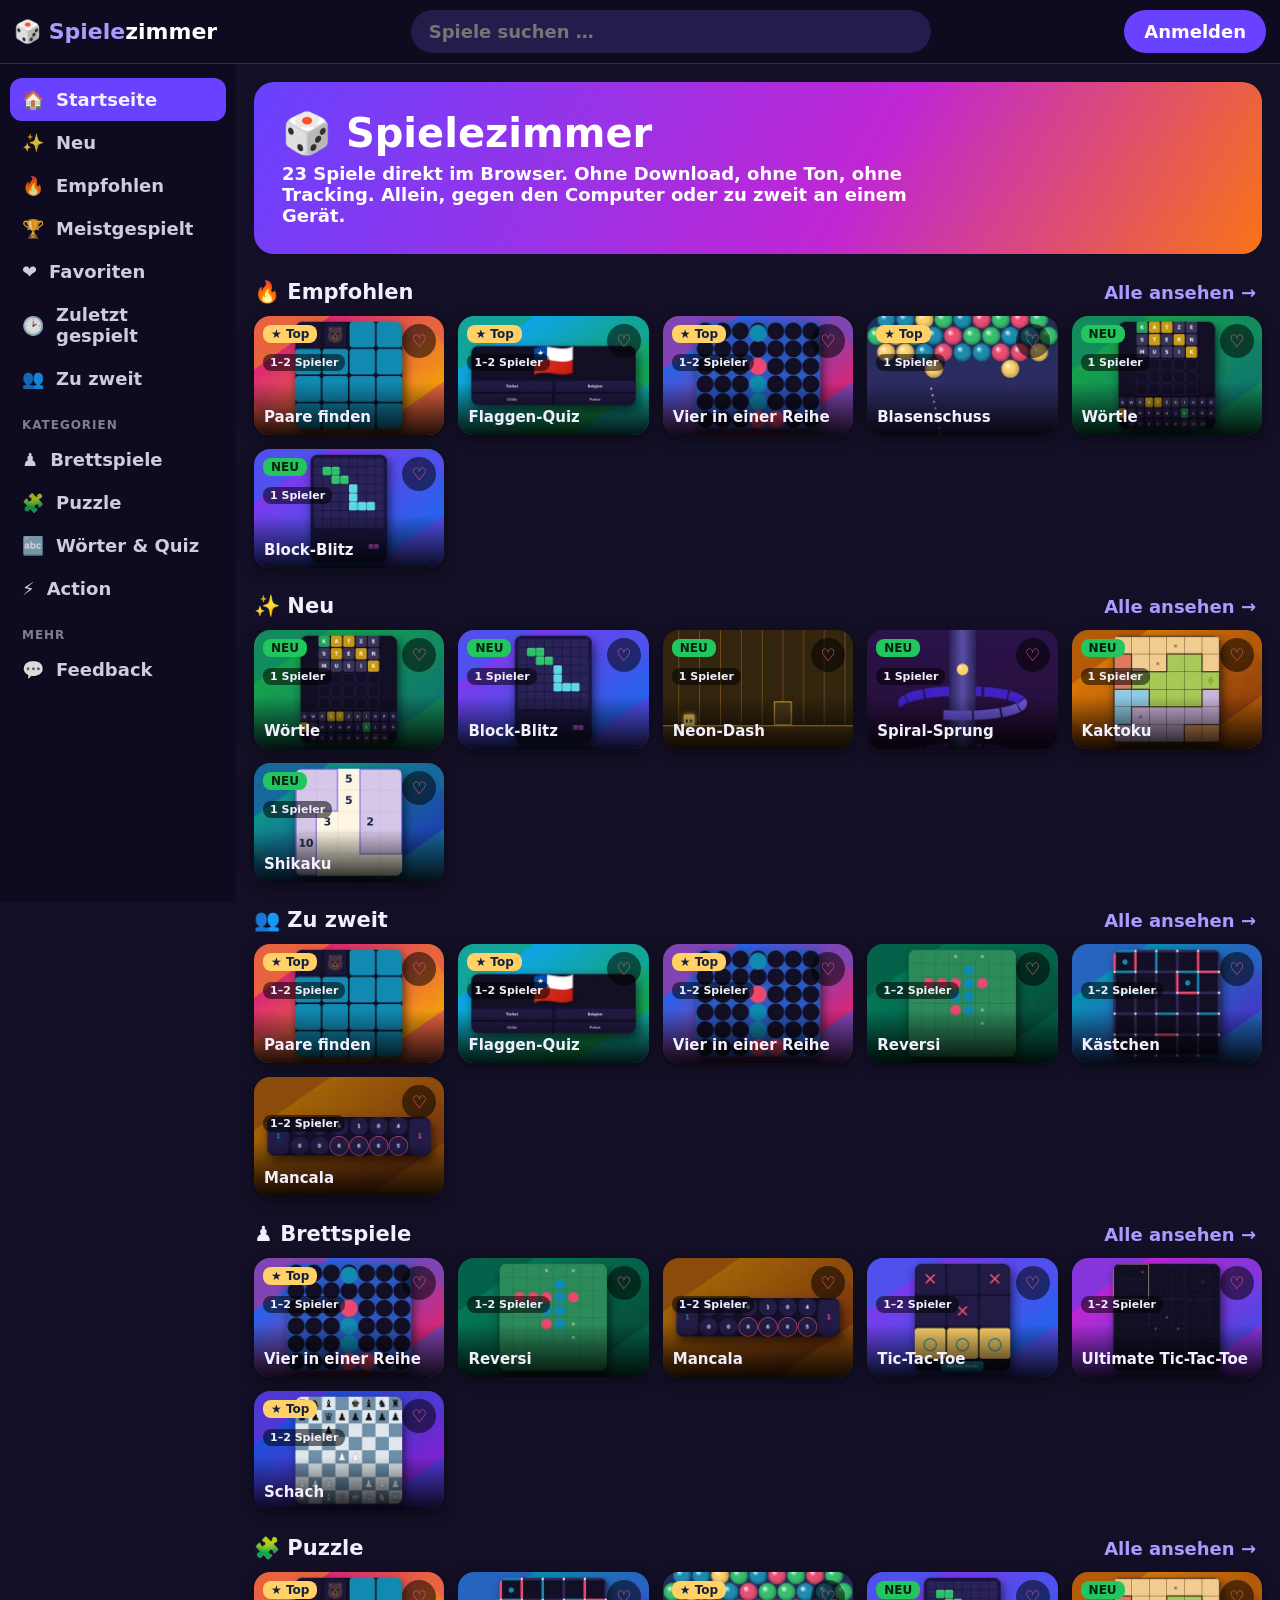
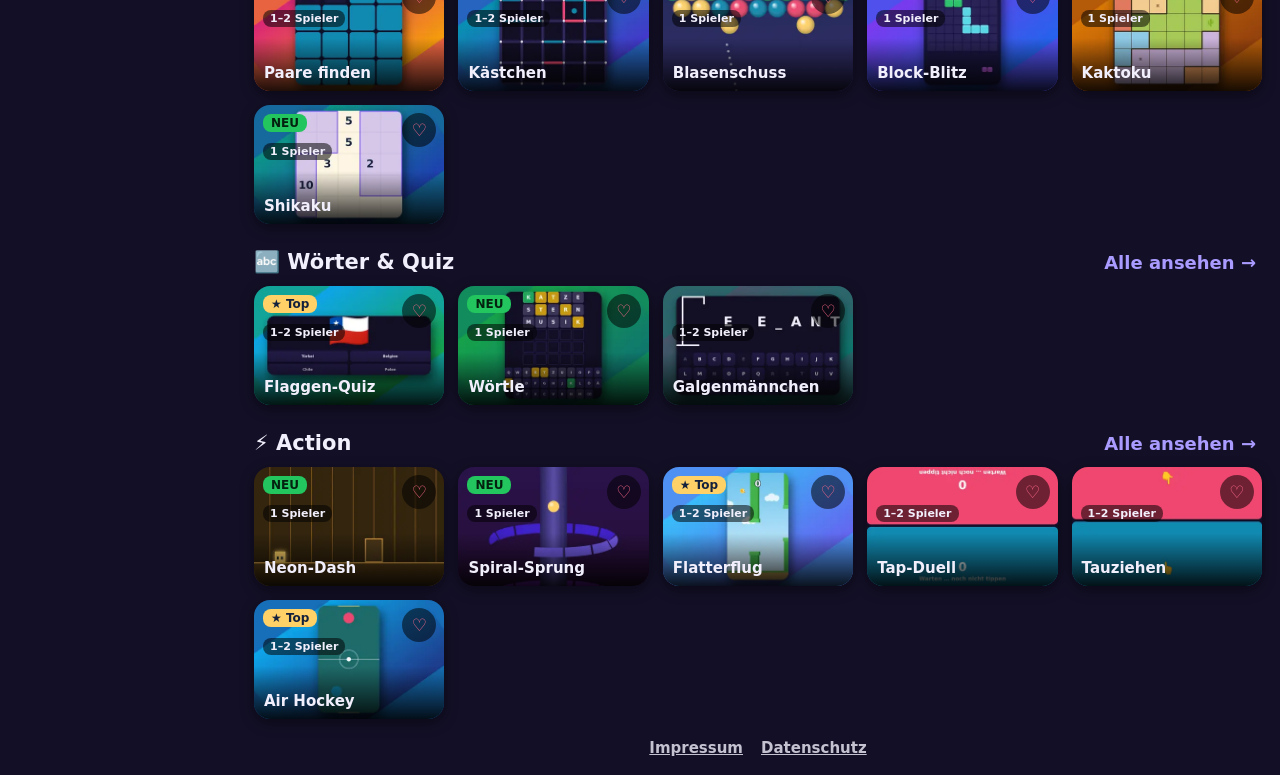
==== commit 6e8db604: "Add files via upload" ====
--- a/index.html
+++ b/index.html
@@ -1,4 +1,4 @@
-<!DOCTYPE html><html lang="de"><head><meta charset="utf-8"><meta name="viewport" content="width=device-width,initial-scale=1,viewport-fit=cover"><meta name="apple-mobile-web-app-capable" content="yes"><meta http-equiv="Content-Security-Policy" content="default-src 'none'; script-src 'unsafe-inline'; style-src 'unsafe-inline'; img-src data:; base-uri 'none'; form-action 'none'"><meta name="referrer" content="no-referrer"><meta name="theme-color" content="#118ab2"><meta name="description" content="Spielezimmer: 21 Spiele für ein Gerät, allein, gegen den Computer oder zu zweit. Ohne Ton, ohne Anmeldung, ohne Tracking."><link rel="icon" href="data:image/svg+xml,%3Csvg xmlns='http://www.w3.org/2000/svg' viewBox='0 0 100 100'%3E%3Ctext y='.9em' font-size='90'%3E🎲%3C/text%3E%3C/svg%3E"><title>Spielezimmer</title><style>
+<!DOCTYPE html><html lang="de"><head><meta charset="utf-8"><meta name="viewport" content="width=device-width,initial-scale=1,viewport-fit=cover"><meta name="apple-mobile-web-app-capable" content="yes"><meta http-equiv="Content-Security-Policy" content="default-src 'none'; script-src 'unsafe-inline'; style-src 'unsafe-inline'; img-src data:; base-uri 'none'; form-action 'none'"><meta name="referrer" content="no-referrer"><meta name="theme-color" content="#118ab2"><meta name="description" content="Spielezimmer: 23 Spiele für ein Gerät, allein, gegen den Computer oder zu zweit. Ohne Ton, ohne Anmeldung, ohne Tracking."><link rel="icon" href="data:image/svg+xml,%3Csvg xmlns='http://www.w3.org/2000/svg' viewBox='0 0 100 100'%3E%3Ctext y='.9em' font-size='90'%3E🎲%3C/text%3E%3C/svg%3E"><title>Spielezimmer</title><style>
 :root{--bg:#e9eef2;--fg:#14213d;--card:#fff;--line:#c5d0da;--p0:#ef476f;--p1:#118ab2;--y:#ffd166;color-scheme:light}
 @media(prefers-color-scheme:dark){:root{--bg:#101826;--fg:#eaf0f7;--card:#1c2740;--line:#33415f;color-scheme:dark}}
 *{box-sizing:border-box;touch-action:manipulation;-webkit-tap-highlight-color:transparent;-webkit-user-select:none;user-select:none}
@@ -32,19 +32,19 @@
 .mn{display:grid;grid-template-columns:1.2fr repeat(6,1fr) 1.2fr;gap:8px}
 .pit{aspect-ratio:1;border-radius:50%;background:var(--card);font-size:26px;padding:0}.sto{border-radius:40px;background:var(--card);font-size:34px}
 .pit:disabled{color:var(--fg)}
-.duel{display:flex;flex-direction:column;gap:10px;height:calc(100dvh - 110px)}
+.duel{display:flex;flex-direction:column;gap:10px;height:calc(100dvh - 175px)}
 .zone{flex:1;min-height:0;overflow:hidden;border-radius:18px;color:#fff;font-size:24px;line-height:1.4;padding:0}
-.hk{display:block;margin:auto;max-width:100%;max-height:calc(100dvh - 110px);touch-action:none;background:#1f6b6b;border-radius:14px}
+.hk{display:block;margin:auto;max-width:100%;max-height:calc(100dvh - 175px);touch-action:none;background:#1f6b6b;border-radius:14px}
 input{font:inherit;padding:14px;border-radius:12px;border:2px solid var(--line);background:var(--card);color:var(--fg);-webkit-user-select:text;user-select:text;margin-right:8px}
 .start:disabled{opacity:.45}
-.c4,.ut,.dg,.rv,.mu,.ch8{width:min(100%,calc(100dvh - 110px));margin:0 auto}.c4{width:min(100%,calc((100dvh - 110px)*7/6))}.mu{display:block}
+.c4,.ut,.dg,.rv,.mu,.ch8{width:min(100%,calc(100dvh - 175px));margin:0 auto}.c4{width:min(100%,calc((100dvh - 175px)*7/6))}.mu{display:block}
 .mem{justify-content:center}.card{width:var(--z);height:var(--z);aspect-ratio:auto}
 .hm{display:flex;gap:24px;align-items:center;justify-content:center;flex-wrap:wrap}.wd{font-size:min(9vw,54px);letter-spacing:.15em}
 .kb{display:flex;flex-wrap:wrap;gap:6px;justify-content:center;max-width:680px;margin:14px auto}.kb button{width:52px;height:52px;background:var(--card);border-radius:10px;padding:0}.kb button:disabled{opacity:.3}
 .kn{display:flex;gap:28px;flex-wrap:wrap;justify-content:center;align-items:flex-start}.kd{display:flex;flex-direction:column;gap:12px;align-items:center}.dice{display:flex;gap:6px}
 .dc{font-size:min(13vw,78px);background:var(--card);border-radius:14px;padding:0 4px;line-height:1.15}.dc.h{background:var(--y);color:#14213d}
 .kt{border-collapse:collapse}.kt td,.kt th{padding:6px 14px;border-bottom:1px solid var(--line);text-align:center}.kt td:first-child{text-align:left}.pk{background:var(--y);color:#14213d;cursor:pointer}
-.ch8{display:grid;grid-template-columns:repeat(8,1fr);border-radius:10px;overflow:hidden}.sq{aspect-ratio:1;padding:0;background:#dfe7ee;font-size:calc(min(100vw - 28px,100dvh - 110px)/10.5);position:relative;line-height:1}.sq.dk{background:#6f8fa8}.sq.sl{box-shadow:inset 0 0 0 4px var(--y)}.sq.tg::after{content:'';position:absolute;inset:36%;border-radius:50%;background:#ffd166cc}
+.ch8{display:grid;grid-template-columns:repeat(8,1fr);border-radius:10px;overflow:hidden}.sq{aspect-ratio:1;padding:0;background:#dfe7ee;font-size:calc(min(100vw - 28px,100dvh - 175px)/10.5);position:relative;line-height:1}.sq.dk{background:#6f8fa8}.sq.sl{box-shadow:inset 0 0 0 4px var(--y)}.sq.tg::after{content:'';position:absolute;inset:36%;border-radius:50%;background:#ffd166cc}
 html{-webkit-text-size-adjust:100%}[hidden]{display:none!important}
 button:focus-visible,a:focus-visible,input:focus-visible{outline:3px solid var(--y);outline-offset:2px}
 .sub{opacity:.75;font-weight:500;margin:0 0 14px;line-height:1.5}.cat{font-size:20px;margin:24px 0 10px}h1+.sub{margin-top:-6px}
@@ -84,6 +84,13 @@
 .wk{display:grid;gap:6px;margin-top:14px}.wkb{min-width:min(8.2vw,40px);height:50px;background:#2c2455;border-radius:8px;padding:0 6px}
 @media(max-width:860px){#mb{display:block}#side{position:fixed;z-index:40;left:-260px;top:58px;height:calc(100dvh - 58px);transition:left .2s}#side.open{left:0;box-shadow:0 0 40px #000}#top .pill{padding:9px 14px}.logo{font-size:18px}#main{padding:0 14px}.gp .gc{width:100%}}
 @media(max-width:860px){#top{flex-wrap:wrap}#q{order:5;flex:1 1 100%;max-width:none;margin:0}#lg{margin-left:auto}#side{top:0;height:100dvh;padding-top:72px}#mb{order:-1}}
+button{transition:transform .12s,background-color .2s,opacity .2s}button:active{transform:scale(.96)}
+#app>*{animation:fadein .3s ease both}@keyframes fadein{from{opacity:0;transform:translateY(8px)}}
+.card.up{animation:flip .3s ease}@keyframes flip{from{transform:rotateY(90deg) scale(.9)}to{transform:none}}
+.gc img{position:absolute;inset:0;width:100%;height:100%;object-fit:cover}
+.kk{display:grid;width:min(100%,calc(100dvh - 190px),560px);margin:0 auto;border:3px solid #3b2a1a;border-radius:12px;overflow:hidden;background:#3b2a1a}
+.kc{aspect-ratio:1;padding:0;border-style:solid;border-color:#3b2a1a;font-size:min(7.5vw,40px);line-height:1;color:#3b2a1a}.kc b{display:inline-block;animation:pop .25s cubic-bezier(.3,1.7,.5,1)}.kc small{font-size:.6em;opacity:.6}.kc.bad{box-shadow:inset 0 0 0 100px #ff1f1f66}
+@keyframes pop{from{transform:scale(0)}}
 </style></head><body><header id="top"><button id="mb" aria-label="Menü öffnen">☰</button><a class="logo" id="lo" href="#">🎲 <b>Spiele</b>zimmer</a><input id="q" type="search" placeholder="Spiele suchen …" aria-label="Spiele suchen"><button id="lg" class="pill">Anmelden</button></header>
 <div id="shell"><nav id="side" aria-label="Kategorien"></nav><div id="main"><div id="app"></div>
 <div id="legal" hidden>
@@ -115,11 +122,11 @@
 function bar(r){const d=$('div','bar'),b=$('button','sm','← Menü'),s=$('div','st');b.onclick=menu;d.append(b,s);if(r){const n=$('button','sm','↻');n.onclick=()=>{clear();r()};d.append(n)}app.append(d);return s}
 const VS=['m','Gegner',[['Computer',1],['Zu zweit',2]]],ONE=['m','Spieler',[['Allein',1],['Zu zweit',2]]];
 const CAT=[['Brettspiele',['Schach','Mühle','Vier in einer Reihe','Reversi','Mancala','Kästchen','Tic-Tac-Toe','Ultimate Tic-Tac-Toe']],['Merken, Raten und Würfeln',['Paare finden','Flaggen-Quiz','Galgenmännchen','Würfelkönig']],['Reaktion und Geschick',['Tap-Duell','Tauziehen','Air Hockey','Flatterflug','Blasenschuss']]];
-const RULES={'Schach':'Wer den gegnerischen König mattsetzt, gewinnt. Figur antippen, dann Zielfeld. Ohne Rochade und En passant.','Mühle':'Je 9 Steine setzen, dann ziehen. Drei in einer Reihe: gegnerischen Stein entfernen. Mit nur 3 Steinen darfst du springen.','Vier in einer Reihe':'Spalte antippen, der Stein fällt nach unten. Wer zuerst vier in einer Reihe hat, gewinnt.','Reversi':'Gegnerische Steine einkesseln und umdrehen. Wer am Ende mehr Steine hat, gewinnt.','Mancala':'Mulde antippen und Steine verteilen. Endet der letzte im eigenen Speicher, bist du nochmal dran.','Kästchen':'Linien setzen. Wer ein Kästchen schließt, bekommt es und darf nochmal.','Ultimate Tic-Tac-Toe':'Dein Zug bestimmt das Feld des Gegners. Gewinne drei kleine Felder in einer Reihe.','Paare finden':'Zwei Karten aufdecken. Paar gefunden? Dann bist du nochmal dran. Das Raster passt sich dem Bildschirm an.','Flaggen-Quiz':'10 Flaggen, vier Antworten. Zu zweit wechselt ihr euch ab.','Galgenmännchen':'Rate das Wort Buchstabe für Buchstabe. Nach 8 Fehlern ist das Spiel verloren.','Würfelkönig':'Bis zu 3 Würfe pro Runde. Würfel antippen zum Behalten, dann ein Feld wählen. 13 Runden.','Tap-Duell':'Warte auf JETZT und tippe als Erster. Zu früh tippen gibt dem anderen den Punkt. Tastatur: Leertaste oder L (zweiter Spieler: A).','Tauziehen':'Tippe so schnell du kannst auf deine Seite. Tastatur: Leertaste oder L (zweiter Spieler: A).','Air Hockey':'Schläger mit Finger oder Maus bewegen. Wer zuerst 5 Tore schießt, gewinnt.','Wörtle':'Errate das Wort mit 5 Buchstaben in 6 Versuchen. Grün: richtig. Gelb: falscher Platz. Grau: kommt nicht vor.','Block-Blitz':'Ziehe die Blöcke aufs Feld. Volle Reihen und Spalten verschwinden. Wenn nichts mehr passt, ist Schluss.','Neon-Dash':'Tippen oder Leertaste zum Springen, halten für Dauersprung. Weiche Spitzen aus und lande auf Blöcken.','Spiral-Sprung':'Ziehe nach links und rechts, um den Turm zu drehen. Lass den Ball durch die Lücken fallen und meide rote Teile.','Blasenschuss':'Zielen, loslassen, schießen. Drei oder mehr gleiche Kugeln platzen, lose hängende fallen. Reservekugel antippen zum Tauschen. Nach einigen Fehlschüssen rückt die Decke herunter. Bestwert wird auf diesem Gerät gespeichert.','Tic-Tac-Toe':'Drei in einer Reihe gewinnt. Die Punkte zählen über mehrere Runden.','Flatterflug':'Tippen (oder Leertaste) lässt dich steigen. Fliege durch die Lücken, ohne anzustoßen. Zu zweit spielt ihr abwechselnd. Dein Bestwert wird auf diesem Gerät gespeichert.'};
+const RULES={'Schach':'Wer den gegnerischen König mattsetzt, gewinnt. Figur antippen, dann Zielfeld. Ohne Rochade und En passant.','Mühle':'Je 9 Steine setzen, dann ziehen. Drei in einer Reihe: gegnerischen Stein entfernen. Mit nur 3 Steinen darfst du springen.','Vier in einer Reihe':'Klassisch fallen die Steine nach unten. Im Modus „Freies Feld“ setzt du Steine überall hin. Wer zuerst vier in einer Reihe hat, gewinnt.','Reversi':'Gegnerische Steine einkesseln und umdrehen. Wer am Ende mehr Steine hat, gewinnt.','Mancala':'Mulde antippen und Steine verteilen. Endet der letzte im eigenen Speicher, bist du nochmal dran.','Kästchen':'Linien setzen. Wer ein Kästchen schließt, bekommt es und darf nochmal.','Ultimate Tic-Tac-Toe':'Dein Zug bestimmt das Feld des Gegners. Gewinne drei kleine Felder in einer Reihe.','Paare finden':'Zwei Karten aufdecken. Paar gefunden? Dann bist du nochmal dran. Das Raster passt sich dem Bildschirm an.','Flaggen-Quiz':'10 Flaggen, vier Antworten. Zu zweit wechselt ihr euch ab.','Galgenmännchen':'Rate das Wort Buchstabe für Buchstabe. Nach 8 Fehlern ist das Spiel verloren.','Würfelkönig':'Bis zu 3 Würfe pro Runde. Würfel antippen zum Behalten, dann ein Feld wählen. 13 Runden.','Tap-Duell':'Warte auf JETZT und tippe als Erster. Zu früh tippen gibt dem anderen den Punkt. Tastatur: Leertaste oder L (zweiter Spieler: A).','Tauziehen':'Tippe so schnell du kannst auf deine Seite. Tastatur: Leertaste oder L (zweiter Spieler: A).','Air Hockey':'Schläger mit Finger oder Maus bewegen. Wer zuerst 5 Tore schießt, gewinnt.','Wörtle':'Errate das Wort mit 5 Buchstaben in 6 Versuchen. Grün: richtig. Gelb: falscher Platz. Grau: kommt nicht vor.','Block-Blitz':'Ziehe die Blöcke aufs Feld. Volle Reihen und Spalten verschwinden. Wenn nichts mehr passt, ist Schluss.','Neon-Dash':'Tippen oder Leertaste zum Springen, halten für Dauersprung. Weiche Spitzen aus und lande auf Blöcken.','Spiral-Sprung':'Ziehe nach links und rechts, um den Turm zu drehen. Lass den Ball durch die Lücken fallen und meide rote Teile.','Kaktoku':'Setze in jede Reihe, jede Spalte und jede Farbfläche genau einen Kaktus. Kakteen dürfen sich nicht berühren, auch nicht diagonal. Erster Tipp: ✖ markieren, zweiter Tipp: Kaktus.','Shikaku':'Teile das Feld in Rechtecke. Jedes Rechteck enthält genau eine Zahl, und die Zahl ist seine Fläche. Ziehen zeichnet ein Rechteck, Antippen löscht es.','Blasenschuss':'Zielen, loslassen, schießen. Drei oder mehr gleiche Kugeln platzen, lose hängende fallen. Reservekugel antippen zum Tauschen. Nach einigen Fehlschüssen rückt die Decke herunter. Bestwert wird auf diesem Gerät gespeichert.','Tic-Tac-Toe':'Drei in einer Reihe gewinnt. Die Punkte zählen über mehrere Runden.','Flatterflug':'Tippen (oder Leertaste) lässt dich steigen. Fliege durch die Lücken, ohne anzustoßen. Zu zweit spielt ihr abwechselnd. Dein Bestwert wird auf diesem Gerät gespeichert.'};
 const ld=(k,d)=>{try{const v=JSON.parse(localStorage.getItem('sz-'+k));return v==null?d:v}catch(e){return d}},sv=(k,v)=>{try{localStorage.setItem('sz-'+k,JSON.stringify(v))}catch(e){}};
 let FAV=ld('fav',[]),REC=ld('rec',[]),CNT=ld('cnt',{}),ME=ld('me',null),VIEW='home',QS='';
 const MAIL=['01maximilianwagner','gmail.com'].join('@'),$id=i=>document.getElementById(i),md=$id('modal');
-const META={'Schach':['Brettspiele','#1d4ed8','#7e22ce','t','1–2'],'Mühle':['Brettspiele','#b45309','#7c2d12','','1–2'],'Vier in einer Reihe':['Brettspiele','#2563eb','#db2777','t','1–2'],'Reversi':['Brettspiele','#047857','#064e3b','','1–2'],'Mancala':['Brettspiele','#a16207','#78350f','','1–2'],'Kästchen':['Puzzle','#0891b2','#4338ca','','1–2'],'Tic-Tac-Toe':['Brettspiele','#7c3aed','#2563eb','','1–2'],'Ultimate Tic-Tac-Toe':['Brettspiele','#c026d3','#4f46e5','','1–2'],'Paare finden':['Puzzle','#db2777','#f59e0b','t','1–2'],'Flaggen-Quiz':['Wörter & Quiz','#0ea5e9','#16a34a','t','1–2'],'Galgenmännchen':['Wörter & Quiz','#475569','#0f766e','','1–2'],'Würfelkönig':['Puzzle','#dc2626','#7f1d1d','','1–2'],'Tap-Duell':['Action','#f59e0b','#dc2626','','1–2'],'Tauziehen':['Action','#ef4444','#2563eb','','1–2'],'Air Hockey':['Action','#0ea5e9','#1e3a8a','t','1–2'],'Flatterflug':['Action','#38bdf8','#6366f1','t','1–2'],'Blasenschuss':['Puzzle','#8b5cf6','#ec4899','t','1'],'Wörtle':['Wörter & Quiz','#16a34a','#0f766e','nt','1'],'Block-Blitz':['Puzzle','#7c3aed','#2563eb','nt','1'],'Neon-Dash':['Action','#06b6d4','#6d28d9','nt','1'],'Spiral-Sprung':['Action','#f43f5e','#7c3aed','nt','1']};
+const META={'Schach':['Brettspiele','#1d4ed8','#7e22ce','t','1–2'],'Mühle':['Brettspiele','#b45309','#7c2d12','','1–2'],'Vier in einer Reihe':['Brettspiele','#2563eb','#db2777','t','1–2'],'Reversi':['Brettspiele','#047857','#064e3b','','1–2'],'Mancala':['Brettspiele','#a16207','#78350f','','1–2'],'Kästchen':['Puzzle','#0891b2','#4338ca','','1–2'],'Tic-Tac-Toe':['Brettspiele','#7c3aed','#2563eb','','1–2'],'Ultimate Tic-Tac-Toe':['Brettspiele','#c026d3','#4f46e5','','1–2'],'Paare finden':['Puzzle','#db2777','#f59e0b','t','1–2'],'Flaggen-Quiz':['Wörter & Quiz','#0ea5e9','#16a34a','t','1–2'],'Galgenmännchen':['Wörter & Quiz','#475569','#0f766e','','1–2'],'Würfelkönig':['Puzzle','#dc2626','#7f1d1d','','1–2'],'Tap-Duell':['Action','#f59e0b','#dc2626','','1–2'],'Tauziehen':['Action','#ef4444','#2563eb','','1–2'],'Air Hockey':['Action','#0ea5e9','#1e3a8a','t','1–2'],'Flatterflug':['Action','#38bdf8','#6366f1','t','1–2'],'Blasenschuss':['Puzzle','#8b5cf6','#ec4899','t','1'],'Wörtle':['Wörter & Quiz','#16a34a','#0f766e','nt','1'],'Block-Blitz':['Puzzle','#7c3aed','#2563eb','nt','1'],'Neon-Dash':['Action','#06b6d4','#6d28d9','nt','1'],'Spiral-Sprung':['Action','#f43f5e','#7c3aed','nt','1'],'Kaktoku':['Puzzle','#d97706','#92400e','nt','1'],'Shikaku':['Puzzle','#0d9488','#1e40af','nt','1']};
 const hs=s=>[...s].reduce((a,c)=>(a*31+c.charCodeAt(0))>>>0,7);
 function thumb(g){const[cat,c1,c2]=META[g.n],h=hs(g.n),id='t'+GAMES.indexOf(g);let m='';
 if(cat=='Brettspiele'){for(let i=0;i<8;i++)for(let j=0;j<5;j++)if((i+j)%2)m+=`<rect x="${i*40}" y="${j*40}" width="40" height="40" fill="#fff" opacity=".07"/>`}
@@ -127,7 +134,8 @@
 else if(cat[0]=='W'){for(let i=0;i<5;i++)m+=`<rect x="${30+i*52}" y="150" width="44" height="44" rx="8" fill="#fff" opacity=".16"/>`}
 else{for(let i=0;i<7;i++)m+=`<path d="M${(h*(i+2))%200} ${20+i*26}h${90+(h*i)%90}" stroke="#fff" stroke-width="5" stroke-linecap="round" opacity=".14"/>`}
 return `<svg viewBox="0 0 320 200" preserveAspectRatio="xMidYMid slice" aria-hidden="true"><defs><linearGradient id="${id}" x1="0" y1="0" x2="1" y2="1"><stop offset="0" stop-color="${c1}"/><stop offset="1" stop-color="${c2}"/></linearGradient></defs><rect width="320" height="200" fill="url(#${id})"/>${m}<circle cx="160" cy="92" r="66" fill="#fff" opacity=".12"/><text x="160" y="126" font-size="88" text-anchor="middle" style="filter:drop-shadow(0 6px 8px #0007)">${g.i}</text></svg>`}
-function card(g){const M=META[g.n],d=$('div','gc');d.tabIndex=0;d.innerHTML=thumb(g)+`<span class="pc">${M[4]} Spieler</span>${M[3].includes('n')?'<span class="bd n">NEU</span>':M[3].includes('t')?'<span class="bd">★ Top</span>':''}<div class="gt">${g.n}</div>`;
+const THB={"Schach":"[data-uri]","Mühle":"[data-uri]","Vier in einer Reihe":"[data-uri]","Reversi":"[data-uri]","Mancala":"[data-uri]","Kästchen":"[data-uri]","Tic-Tac-Toe":"[data-uri]","Ultimate Tic-Tac-Toe":"[data-uri]","Paare finden":"[data-uri]","Flaggen-Quiz":"[data-uri]","Galgenmännchen":"[data-uri]","Würfelkönig":"[data-uri]","Wörtle":"[data-uri]","Tap-Duell":"[data-uri]","Tauziehen":"[data-uri]","Kaktoku":"[data-uri]","Shikaku":"[data-uri]","Air Hockey":"[data-uri]","Flatterflug":"[data-uri]","Blasenschuss":"[data-uri]","Block-Blitz":"[data-uri]","Neon-Dash":"[data-uri]","Spiral-Sprung":"[data-uri]"};
+function card(g){const M=META[g.n],d=$('div','gc');d.tabIndex=0;d.innerHTML=(THB[g.n]?`<img src="${THB[g.n]}" alt="" decoding="async">`:thumb(g))+`<span class="pc">${M[4]} Spieler</span>${M[3].includes('n')?'<span class="bd n">NEU</span>':M[3].includes('t')?'<span class="bd">★ Top</span>':''}<div class="gt">${g.n}</div>`;
 const h=$('button','hv',FAV.includes(g.n)?'♥':'♡');h.setAttribute('aria-label','Favorit');h.onclick=e=>{e.stopPropagation();const i=FAV.indexOf(g.n);if(i<0)FAV.push(g.n);else FAV.splice(i,1);sv('fav',FAV);h.textContent=i<0?'♥':'♡';if(VIEW=='fav'&&i>=0&&d.parentNode.className=='gg')d.remove()};
 d.append(h);d.onclick=()=>setup(g);d.onkeydown=e=>{if(e.key=='Enter')setup(g)};return d}
 const NAV=[['home','🏠','Startseite'],['neu','✨','Neu'],['empf','🔥','Empfohlen'],['meist','🏆','Meistgespielt'],['fav','❤️','Favoriten'],['rec','🕑','Zuletzt gespielt'],['zwei','👥','Zu zweit']],CATS=[['Brettspiele','♟️'],['Puzzle','🧩'],['Wörter & Quiz','🔤'],['Action','⚡']];
@@ -169,13 +177,17 @@
 const cur=o.m==2?r%2:0,c=q[r];f.textContent=fl(c[0]);s.innerHTML=`Frage ${r+1}/${N} · ${o.m==2?dot(cur)+names[cur]+' · ':''}${sc[0]}${o.m==2?':'+sc[1]:''}`;ch.innerHTML='';
 shuf([c,...shuf(FL.filter(x=>x!=c)).slice(0,3)]).forEach(a=>{const b=$('button','opt',a[1]);b.onclick=()=>{[...ch.children].forEach(x=>x.disabled=1);if(a==c){sc[cur]++;b.classList.add('good')}else{b.classList.add('bad');[...ch.children].find(x=>x.textContent==c[1]).classList.add('good')}r++;later(next,1100)};ch.append(b)})};next()}
 
-function c4(o){const s=bar(()=>c4(o)),C=7,H=6,g=$('div','c4');let b=Array.from({length:C},()=>[]),cur=0,over=0;app.append(g);
+function c4(o){const s=bar(()=>c4(o)),C=7,H=6,g=$('div','c4'),fr=o.md==1,cl=[];let b=Array.from({length:C},()=>Array(H).fill(null)),cur=0,over=0,bz=0;g.style.position='relative';g.style.overflow='hidden';app.append(g);
 const win=(c,r,p)=>[[1,0],[0,1],[1,1],[1,-1]].some(([dx,dy])=>{let n=1;for(const k of[1,-1])for(let i=1;i<4;i++){if(b[c+k*i*dx]?.[r+k*i*dy]===p)n++;else break}return n>=4});
-const u=()=>s.innerHTML=`${dot(cur)}${names[cur]} ist dran`;
-const draw=()=>{g.innerHTML='';b.forEach((col,c)=>{const e=$('button','col');e.onclick=()=>{if(!(o.m==1&&cur==1))drop(c)};for(let r=H-1;r>=0;r--){const x=$('i','cell');if(col[r]!=null)x.style.background=`var(--p${col[r]})`;e.append(x)}g.append(e)})};
-const drop=c=>{if(over||b[c].length>=H)return;const r=b[c].length;b[c].push(cur);draw();if(win(c,r,cur)){over=1;s.innerHTML=dot(cur)+names[cur]+' gewinnt! 🏆';return}
-if(b.every(x=>x.length==H)){over=1;s.textContent='Unentschieden';return}cur=1-cur;u();if(o.m==1&&cur==1)later(ai,500)};
-const ai=()=>{const ok=[...Array(C).keys()].filter(c=>b[c].length<H),t=p=>ok.find(c=>{b[c].push(p);const w=win(c,b[c].length-1,p);b[c].pop();return w});drop(t(1)??t(0)??ok.sort((x,y)=>Math.abs(x-3)-Math.abs(y-3)+Math.random()-.5)[0])};draw();u()}
+const low=c=>b[c].indexOf(null),u=()=>s.innerHTML=`${dot(cur)}${names[cur]} ist dran`,paint=()=>b.forEach((col,c)=>col.forEach((v,r)=>cl[c][r].style.background=v==null?'':`var(--p${v})`));
+b.forEach((_,c)=>{const e=$('button','col');cl[c]=[];e.onclick=()=>tap(c,null);for(let r=H-1;r>=0;r--){const x=$('i','cell');x.onclick=ev=>{if(fr){ev.stopPropagation();tap(c,r)}};cl[c][r]=x;e.append(x)}g.append(e)});
+const tap=(c,r)=>{if(over||bz||(o.m==1&&cur==1))return;if(fr){if(r==null)return}else r=low(c);if(r<0||b[c][r]!=null)return;put(c,r)};
+const put=(c,r)=>{bz=1;const gr=g.getBoundingClientRect(),er=cl[c][r].getBoundingClientRect(),d=$('i','cell'),y=er.top-gr.top,t=fr?.22:.2+y/1100;
+d.style.cssText=`position:absolute;width:${er.width}px;height:${er.height}px;left:${er.left-gr.left}px;top:${fr?y:-er.height-6}px;background:var(--p${cur});z-index:2;pointer-events:none`;
+if(fr)d.style.transform='scale(0)';g.append(d);d.getBoundingClientRect();
+d.style.transition=fr?`transform ${t}s cubic-bezier(.3,1.7,.5,1)`:`transform ${t}s cubic-bezier(.55,0,1,.65)`;d.style.transform=fr?'scale(1)':`translateY(${y+er.height+6}px)`;
+later(()=>{d.remove();b[c][r]=cur;paint();bz=0;if(win(c,r,cur)){over=1;s.innerHTML=dot(cur)+names[cur]+' gewinnt! 🏆';return}if(b.every(k=>k.every(v=>v!=null))){over=1;s.textContent='Unentschieden';return}cur=1-cur;u();if(o.m==1&&cur==1)later(ai,300)},t*1000+40)};
+const ai=()=>{const ok=[];for(let c=0;c<C;c++)for(let r=0;r<H;r++)if(b[c][r]==null&&(fr||r==low(c)))ok.push([c,r]);const t=p=>ok.find(([c,r])=>{b[c][r]=p;const w=win(c,r,p);b[c][r]=null;return w});put(...(t(1)||t(0)||ok.sort((x,y)=>Math.abs(x[0]-3)+Math.abs(x[1]-2.5)-Math.abs(y[0]-3)-Math.abs(y[1]-2.5)+Math.random()*2-1)[0]))};u()}
 
 function uttt(o){const s=bar(()=>uttt(o));let B=Array(81).fill(null),W=Array(9).fill(null),cur=0,nx=-1,over=0;const g=$('div','ut');app.append(g);
 const L=[[0,1,2],[3,4,5],[6,7,8],[0,3,6],[1,4,7],[2,5,8],[0,4,8],[2,4,6]],wn=a=>{for(const[x,y,z]of L)if(a[x]!=null&&a[x]<2&&a[x]==a[y]&&a[y]==a[z])return a[x];return a.every(v=>v!=null)?2:null};
@@ -286,7 +298,7 @@
 const RM=rem?rm(1-cur):[];P.forEach(([x,y],i)=>{const h=sel===i||RM.includes(i),c=sv('circle',{cx:x,cy:y,r:.32});c.style.fill=b[i]==null?'var(--bg)':`var(--p${b[i]})`;c.style.stroke=h?'#ffd166':'currentColor';c.style.strokeWidth=h?.16:.06;c.onclick=()=>{if(!(o.m==1&&cur==1))click(i)}});
 s.innerHTML=over>=0?`${dot(over)}${names[over]} gewinnt! 🏆`:`${dot(cur)}${names[cur]}: ${rem?'Stein entfernen!':hand[cur]?`setzen (${hand[cur]} übrig)`:fly(cur)?'springen!':'ziehen'}`};draw()}
 
-function chess(o){const s=bar(()=>chess(o)),g=$('div','ch8'),V={p:1,n:3,b:3,r:5,q:9,k:0};let b=[...'rnbqkbnr'+'p'.repeat(8)+'.'.repeat(32)+'P'.repeat(8)+'RNBQKBNR'],cur=0,sel=null,over=0;app.append(g);
+function chess(o){const s=bar(()=>chess(o)),g=$('div','ch8'),V={p:1,n:3,b:3,r:5,q:9,k:0};let b=[...'rnbqkbnr'+'p'.repeat(8)+'.'.repeat(32)+'P'.repeat(8)+'RNBQKBNR'],cur=0,sel=null,over=0,bz=0;g.style.position='relative';app.append(g);
 const own=(q,w)=>q!='.'&&(q==q.toUpperCase())==w;
 const gen=(b,w)=>{const m=[];for(let i=0;i<64;i++){const p=b[i];if(!own(p,w))continue;const x=i%8,y=i>>3,t=p.toLowerCase(),add=(nx,ny)=>{if(nx<0||nx>7||ny<0||ny>7)return 0;const q=b[ny*8+nx];if(own(q,w))return 0;m.push([i,ny*8+nx]);return q=='.'};
 if(t=='p'){const d=w?-1:1;if(b[(y+d)*8+x]=='.'){m.push([i,(y+d)*8+x]);if(y==(w?6:1)&&b[(y+2*d)*8+x]=='.')m.push([i,(y+2*d)*8+x])}for(const dx of[-1,1]){const nx=x+dx,ny=y+d;if(nx>=0&&nx<8&&ny>=0&&ny<8){const q=b[ny*8+nx];if(q!='.'&&!own(q,w))m.push([i,ny*8+nx])}}}
@@ -295,9 +307,12 @@
 else{const D=[];if(t!='b')D.push([1,0],[-1,0],[0,1],[0,-1]);if(t!='r')D.push([1,1],[1,-1],[-1,1],[-1,-1]);D.forEach(([a,c])=>{let k=1;while(add(x+a*k,y+c*k))k++})}}return m};
 const ap=(b,[f,t])=>{const n=[...b];n[t]=n[f];n[f]='.';if(n[t]=='P'&&t<8)n[t]='Q';if(n[t]=='p'&&t>55)n[t]='q';return n},chk=(b,w)=>{const k=b.indexOf(w?'K':'k');return gen(b,!w).some(m=>m[1]==k)},legal=(b,w)=>gen(b,w).filter(m=>!chk(ap(b,m),w)),
 ev=b=>b.reduce((a,p)=>a+(p=='.'?0:(own(p,true)?-1:1)*V[p.toLowerCase()]),0);
-const mk=m=>{b=ap(b,m);sel=null;cur=1-cur;if(!legal(b,cur==0).length)over=chk(b,cur==0)?(cur==0?2:1):3;draw();if(!over&&o.m==1&&cur==1)later(ai,500)};
+const mk=m=>{if(bz)return;bz=1;const q=g.children,f=q[m[0]],e=q[m[1]],gr=g.getBoundingClientRect(),a=f.getBoundingClientRect(),z=e.getBoundingClientRect(),d=$('div','sq',f.textContent),rt=f.style.transform?' rotate(180deg)':'';
+d.style.cssText=`position:absolute;left:${a.left-gr.left}px;top:${a.top-gr.top}px;width:${a.width}px;height:${a.height}px;background:none;color:${f.style.color};text-shadow:${f.style.textShadow};z-index:3;pointer-events:none;transform:${rt?'rotate(180deg)':'none'}`;
+g.append(d);f.textContent='';d.getBoundingClientRect();d.style.transition='transform .3s ease';d.style.transform=`translate(${z.left-a.left}px,${z.top-a.top}px)${rt}`;
+later(()=>{bz=0;b=ap(b,m);sel=null;cur=1-cur;if(!legal(b,cur==0).length)over=chk(b,cur==0)?(cur==0?2:1):3;draw();if(!over&&o.m==1&&cur==1)later(ai,200)},320)};
 const ai=()=>{let best=-1e9,bm;for(const m of legal(b,false)){const x=ap(b,m),r=legal(x,true);let v=r.length?Math.min(...r.map(t=>ev(ap(x,t)))):chk(x,true)?1e4:0;v+=Math.random()*.4;if(v>best){best=v;bm=m}}if(bm)mk(bm)};
-const tap=i=>{if(over||(o.m==1&&cur==1))return;if(sel!=null&&legal(b,cur==0).some(m=>m[0]==sel&&m[1]==i))return mk([sel,i]);sel=own(b[i],cur==0)?i:null;draw()};
+const tap=i=>{if(over||bz||(o.m==1&&cur==1))return;if(sel!=null&&legal(b,cur==0).some(m=>m[0]==sel&&m[1]==i))return mk([sel,i]);sel=own(b[i],cur==0)?i:null;draw()};
 const draw=()=>{g.innerHTML='';const T=sel!=null?legal(b,cur==0).filter(m=>m[0]==sel).map(m=>m[1]):[];b.forEach((p,i)=>{const e=$('button','sq'+((i+(i>>3))%2?' dk':'')+(sel==i?' sl':'')+(T.includes(i)?' tg':''),p=='.'?'':'♚♛♜♝♞♟'['kqrbnp'.indexOf(p.toLowerCase())]+'\uFE0E');
 e.style.color=own(p,true)?'#fff':'#111';if(own(p,true))e.style.textShadow='0 0 3px #000,0 0 3px #000';if(own(p,false)&&o.m==2)e.style.transform='rotate(180deg)';e.onclick=()=>tap(i);g.append(e)});
 s.innerHTML=over?(over==3?'Patt – Unentschieden':dot(+(over==2))+names[+(over==2)]+' gewinnt durch Schachmatt! 🏆'):`${dot(cur)}${names[cur]}${chk(b,cur==0)?' · Schach!':''}`};draw()}
@@ -446,10 +461,38 @@
 if(st==1){const py=y;vy+=.5*d;y+=vy*d;ps.forEach(p=>{const sf=p.y+RY;if(vy>0&&py+12<=sf&&y+12>=sf){const v=p.s[(((Math.floor((Math.PI/2-rot)/AS))%SEG)+SEG)%SEG];if(v==1){y=sf-12;vy=-9.5}else if(v==2)die()}if(!p.p&&y>sf+6){p.p=1;sc++;u()}});while(ps[ps.length-1].y<y+1000)ps.push(mk(ps.length))}
 cam+=(y-250-cam)*.15*Math.min(d,2);draw();raf=requestAnimationFrame(go)};raf=requestAnimationFrame(go)}
 
+function kak(o){const s=bar(()=>kak(o)),N=o.n,key='kk'+N,PAL=['#f2cc8f','#e07a5f','#a7c957','#8ecae6','#cdb4db','#f4a261','#90be6d','#e9c46a','#b5838d'],g=$('div','kk'),cells=[],mk=Array.from({length:N},()=>Array(N).fill(0));let rg=null,done=0,t0=Date.now(),best=0;try{best=+localStorage.getItem(key)||0}catch(e){}
+const cnt=(rg,lim)=>{let n=0;const cs=[],ur=new Set,uc=new Set,go=r=>{if(n>=lim)return;if(r==N){n++;return}for(let c=0;c<N;c++){const k=rg[r][c];if(uc.has(c)||ur.has(k)||(r&&Math.abs(cs[r-1]-c)<2))continue;uc.add(c);ur.add(k);cs[r]=c;go(r+1);uc.delete(c);ur.delete(k)}};go(0);return n};
+for(let tr=0;tr<400&&!(rg&&cnt(rg,2)==1);tr++){const q=[],fill=r=>{if(r==N)return 1;for(const c of shuf([...Array(N).keys()])){if(q.includes(c)||(r&&Math.abs(q[r-1]-c)<2))continue;q.push(c);if(fill(r+1))return 1;q.pop()}return 0};fill(0);rg=Array.from({length:N},()=>Array(N).fill(-1));q.forEach((c,r)=>rg[r][c]=r);
+for(let left=N*N-N;left;left--){const cd=[];for(let r=0;r<N;r++)for(let c=0;c<N;c++)if(rg[r][c]<0)for(const[a,b]of[[1,0],[-1,0],[0,1],[0,-1]]){const v=rg[r+a]?.[c+b];if(v>=0)cd.push([r,c,v])}const[r,c,v]=cd[R(cd.length)];rg[r][c]=v}}
+const fm=t=>Math.floor(t/60)+':'+String(t%60).padStart(2,'0');
+const chk=()=>{const cs=[];mk.forEach((row,r)=>row.forEach((v,c)=>{if(v==2)cs.push([r,c])}));const bad=new Set;cs.forEach(([r,c],i)=>cs.forEach(([r2,c2],j)=>{if(i<j&&(r==r2||c==c2||rg[r][c]==rg[r2][c2]||(Math.abs(r-r2)<2&&Math.abs(c-c2)<2))){bad.add(i);bad.add(j)}}));
+cells.forEach(row=>row.forEach(e=>e.classList.remove('bad')));cs.forEach(([r,c],i)=>{if(bad.has(i))cells[r][c].classList.add('bad')});
+if(cs.length==N&&!bad.size){done=1;const t=Math.round((Date.now()-t0)/1000);let m='🌵 Geschafft in '+fm(t);if(!best||t<best){best=t;try{localStorage.setItem(key,t)}catch(e){}m+=' · neue Bestzeit!'}s.innerHTML=m}};
+g.style.gridTemplateColumns=`repeat(${N},1fr)`;
+for(let r=0;r<N;r++){cells[r]=[];for(let c=0;c<N;c++){const e=$('button','kc'),d=(a,b)=>rg[r+a]?.[c+b]!==rg[r][c]?3:.5;e.style.background=PAL[rg[r][c]%PAL.length];e.style.borderWidth=`${d(-1,0)}px ${d(0,1)}px ${d(1,0)}px ${d(0,-1)}px`;
+e.onclick=()=>{if(done)return;mk[r][c]=(mk[r][c]+1)%3;e.innerHTML=mk[r][c]==1?'<small>✖</small>':mk[r][c]==2?'<b>🌵</b>':'';chk()};cells[r][c]=e;g.append(e)}}
+app.append(g);const tick=()=>{if(!done){s.innerHTML='🌵 '+fm(Math.round((Date.now()-t0)/1000))+(best?' · Bestzeit '+fm(best):'');later(tick,1000)}};tick()}
+
+function shi(o){const s=bar(()=>shi(o)),N=o.n,C=Math.floor(540/N),W=C*N,cv=$('canvas','hk'),key='sk'+N,num=Array.from({length:N},()=>Array(N).fill(0));cv.width=cv.height=W;app.append(cv);const x=cv.getContext('2d');
+const sp=(r,c,h,w)=>{if(h*w<=4||(h*w<=9&&R(3)==0)||(h*w<=14&&R(6)==0)){num[r+R(h)][c+R(w)]=h*w;return}if(h>1&&(w==1||R(2))){const k=1+R(h-1);sp(r,c,k,w);sp(r+k,c,h-k,w)}else{const k=1+R(w-1);sp(r,c,h,k);sp(r,c+k,h,w-k)}};sp(0,0,N,N);
+let rs=[],dr=null,t0=Date.now(),done=0,best=0;try{best=+localStorage.getItem(key)||0}catch(e){}s.innerHTML='Ziehe Rechtecke um die Zahlen';
+const ok=q=>{let k=0,v=0;for(let i=q.r;i<q.r+q.h;i++)for(let j=q.c;j<q.c+q.w;j++)if(num[i][j]){k++;v=num[i][j]}return k==1&&v==q.h*q.w};
+const check=()=>{if(rs.every(ok)&&rs.reduce((a,q)=>a+q.h*q.w,0)==N*N){done=1;const t=Math.round((Date.now()-t0)/1000);let m=`✅ Gelöst in ${Math.floor(t/60)}:${String(t%60).padStart(2,'0')}`;if(!best||t<best){best=t;try{localStorage.setItem(key,t)}catch(e){}m+=' · neue Bestzeit!'}s.innerHTML=m}else s.innerHTML=`Rechtecke: ${rs.length} · richtig: ${rs.filter(ok).length}`};
+const cell=e=>{const b=cv.getBoundingClientRect(),f=v=>Math.min(N-1,Math.max(0,Math.floor(v/C)));return[f((e.clientY-b.top)*W/b.height),f((e.clientX-b.left)*W/b.width)]};
+cv.onpointerdown=e=>{if(done)return;cv.setPointerCapture(e.pointerId);const[r,c]=cell(e);dr={r0:r,c0:c,r1:r,c1:c}};cv.onpointermove=e=>{if(dr){const[r,c]=cell(e);dr.r1=r;dr.c1=c}};
+cv.onpointerup=()=>{if(!dr)return;const r=Math.min(dr.r0,dr.r1),c=Math.min(dr.c0,dr.c1),h=Math.abs(dr.r1-dr.r0)+1,w=Math.abs(dr.c1-dr.c0)+1;dr=null;
+if(h*w==1){const i=rs.findIndex(q=>r>=q.r&&r<q.r+q.h&&c>=q.c&&c<q.c+q.w);if(i>=0){rs.splice(i,1);check();return}}
+rs=rs.filter(q=>q.r+q.h<=r||q.r>=r+h||q.c+q.w<=c||q.c>=c+w);rs.push({r,c,h,w,t:performance.now()});check()};
+const draw=now=>{x.fillStyle='#fdf6e3';x.fillRect(0,0,W,W);x.strokeStyle='#cfc3a3';x.lineWidth=1;for(let i=0;i<=N;i++){x.beginPath();x.moveTo(i*C,0);x.lineTo(i*C,W);x.moveTo(0,i*C);x.lineTo(W,i*C);x.stroke()}
+rs.forEach(q=>{const p=Math.min(1,(now-q.t)/170),sc=.82+.18*(1-Math.pow(1-p,3)),cx=(q.c+q.w/2)*C,cy=(q.r+q.h/2)*C,g=ok(q);x.save();x.translate(cx,cy);x.scale(sc,sc);x.translate(-cx,-cy);x.fillStyle=g?'#2dc26b88':'#6842ff44';x.fillRect(q.c*C+2,q.r*C+2,q.w*C-4,q.h*C-4);x.strokeStyle=g?'#1f9d55':'#6842ff';x.lineWidth=4;x.strokeRect(q.c*C+3,q.r*C+3,q.w*C-6,q.h*C-6);x.restore()});
+if(dr){const r=Math.min(dr.r0,dr.r1),c=Math.min(dr.c0,dr.c1);x.fillStyle='#ffd16699';x.fillRect(c*C+2,r*C+2,(Math.abs(dr.c1-dr.c0)+1)*C-4,(Math.abs(dr.r1-dr.r0)+1)*C-4)}
+x.fillStyle='#14213d';x.textAlign='center';x.textBaseline='middle';x.font=`800 ${C*.5}px ui-rounded,system-ui,sans-serif`;num.forEach((row,r)=>row.forEach((v,c)=>{if(v)x.fillText(v,c*C+C/2,r*C+C/2+1)}));raf=requestAnimationFrame(draw)};raf=requestAnimationFrame(draw)}
+
 const GAMES=[
 {n:'Paare finden',i:'🃏',d:'4 Motive, 3 Stufen, 1–2 Spieler',f:mem,o:[['th','Motive',[['🐶 Tiere','a'],['🍕 Essen','f'],['🚗 Fahrzeuge','v'],['🏳️ Flaggen','fl']]],['sz','Schwierigkeit',[['Leicht · 4×4',16],['Mittel · 4×6',24],['Schwer · 6×6',36],['Experte · 5×8',40]]],ONE]},
 {n:'Flaggen-Quiz',i:'🏳️',d:'Allein oder zu zweit',f:quiz,o:[ONE]},
-{n:'Vier in einer Reihe',i:'🔴',d:'Computer oder zu zweit',f:c4,o:[VS]},
+{n:'Vier in einer Reihe',i:'🔴',d:'Computer oder zu zweit',f:c4,o:[VS,['md','Modus',[['Klassisch: Steine fallen',0],['Freies Feld: überall setzen',1]]]]},
 {n:'Reversi',i:'⚫',d:'Computer oder zu zweit',f:rev,o:[VS]},
 {n:'Kästchen',i:'⬜',d:'Computer oder zu zweit',f:dots,o:[VS]},
 {n:'Mancala',i:'🌰',d:'Computer oder zu zweit',f:mnc,o:[VS]},
@@ -458,6 +501,8 @@
 {n:'Block-Blitz',i:'🧱',d:'Blöcke legen',f:blk,o:[]},
 {n:'Neon-Dash',i:'🟨',d:'Springen und ausweichen',f:dash,o:[]},
 {n:'Spiral-Sprung',i:'🔴',d:'Durch die Lücken fallen',f:spr,o:[]},
+{n:'Kaktoku',i:'🌵',d:'Queens-Rätsel',f:kak,o:[['n','Größe',[['6×6',6],['7×7',7],['8×8',8],['9×9',9]]]]},
+{n:'Shikaku',i:'▦',d:'Rechtecke bilden',f:shi,o:[['n','Größe',[['5×5',5],['7×7',7],['9×9',9]]]]},
 {n:'Tic-Tac-Toe',i:'✖️',d:'Computer oder zu zweit',f:ttt,o:[VS]},
 {n:'Flatterflug',i:'🐦',d:'Highscore, 2 Themen, 1–2 Spieler',f:flap,o:[['th','Thema',[['🐦 Vogel und Rohre','b'],['✈️ Flugzeug und Hochhäuser','c']]],['g','Schwierigkeit',[['Leicht',190],['Mittel',160],['Schwer',135]]],ONE]},
 {n:'Ultimate Tic-Tac-Toe',i:'❌',d:'Computer oder zu zweit',f:uttt,o:[VS]},
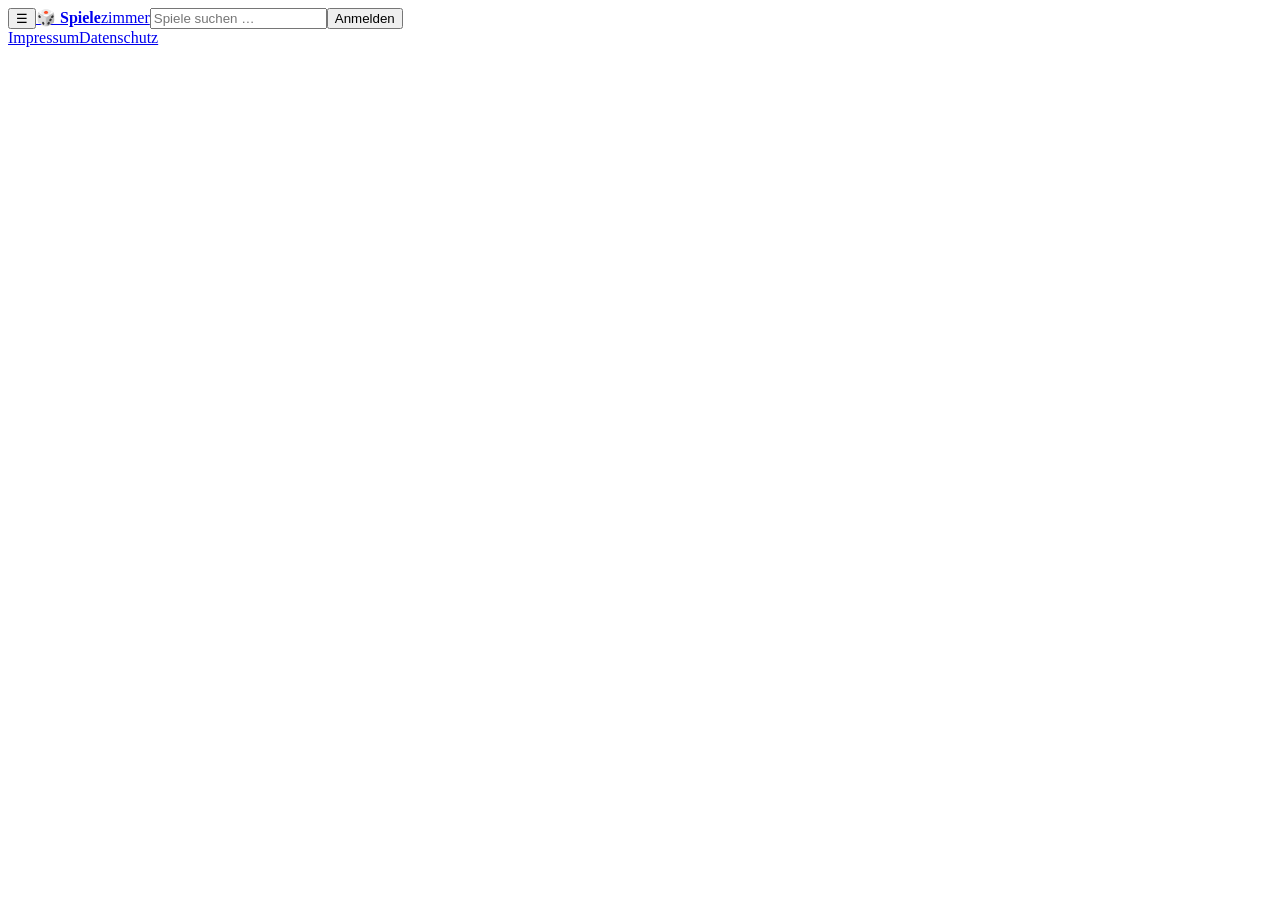
==== commit 43ab2629: "Add files via upload" ====
--- a/index.html
+++ b/index.html
@@ -1,519 +1,6 @@
-<!DOCTYPE html><html lang="de"><head><meta charset="utf-8"><meta name="viewport" content="width=device-width,initial-scale=1,viewport-fit=cover"><meta name="apple-mobile-web-app-capable" content="yes"><meta http-equiv="Content-Security-Policy" content="default-src 'none'; script-src 'unsafe-inline'; style-src 'unsafe-inline'; img-src data:; base-uri 'none'; form-action 'none'"><meta name="referrer" content="no-referrer"><meta name="theme-color" content="#118ab2"><meta name="description" content="Spielezimmer: 23 Spiele für ein Gerät, allein, gegen den Computer oder zu zweit. Ohne Ton, ohne Anmeldung, ohne Tracking."><link rel="icon" href="data:image/svg+xml,%3Csvg xmlns='http://www.w3.org/2000/svg' viewBox='0 0 100 100'%3E%3Ctext y='.9em' font-size='90'%3E🎲%3C/text%3E%3C/svg%3E"><title>Spielezimmer</title><style>
-:root{--bg:#e9eef2;--fg:#14213d;--card:#fff;--line:#c5d0da;--p0:#ef476f;--p1:#118ab2;--y:#ffd166;color-scheme:light}
-@media(prefers-color-scheme:dark){:root{--bg:#101826;--fg:#eaf0f7;--card:#1c2740;--line:#33415f;color-scheme:dark}}
-*{box-sizing:border-box;touch-action:manipulation;-webkit-tap-highlight-color:transparent;-webkit-user-select:none;user-select:none}
-body{margin:0;font:600 18px ui-rounded,system-ui,sans-serif;background:var(--bg);color:var(--fg);padding:env(safe-area-inset-top) max(14px,env(safe-area-inset-right)) env(safe-area-inset-bottom) max(14px,env(safe-area-inset-left))}
-#app{max-width:1200px;margin:0 auto;padding-bottom:12px}
-h1{font-size:34px;margin:18px 0 12px}
-button{font:inherit;color:inherit;border:0;cursor:pointer}
-.grid{display:grid;grid-template-columns:repeat(auto-fill,minmax(160px,1fr));gap:12px}
-.tile{background:var(--card);border-radius:18px;padding:16px;text-align:left;border-bottom:5px solid var(--c)}
-.tile span{display:block;font-size:40px}.tile small{display:block;opacity:.65;font-weight:500;margin-top:2px}
-.tile:nth-child(3n+1){--c:var(--p0)}.tile:nth-child(3n+2){--c:var(--p1)}.tile:nth-child(3n){--c:var(--y)}
-.bar{display:flex;gap:8px;align-items:center;margin:10px 0}.st{flex:1;text-align:center}
-.sm{background:var(--card);border-radius:12px;padding:10px 14px}
-.seg{margin:14px 0}.seg b{display:block;margin-bottom:6px}.seg div{display:flex;flex-wrap:wrap;gap:8px}
-.seg button{background:var(--card);border-radius:12px;padding:12px 16px}.seg .on{background:var(--y);color:#14213d}
-.start{background:var(--p1);color:#fff;border-radius:16px;padding:16px 30px;font-size:22px;margin:10px 10px 0 0}
-.dot{display:inline-block;width:14px;height:14px;border-radius:50%;margin-right:6px;vertical-align:-1px}
-.mem{display:grid;gap:8px}.card{aspect-ratio:1;border-radius:14px;background:var(--p1);font-size:var(--f);padding:0;line-height:1}
-.card.up{background:var(--card)}.card.ok{opacity:.4}
-.flag{text-align:center;font-size:min(30vw,170px);line-height:1.2}
-.ch{display:grid;grid-template-columns:1fr 1fr;gap:10px}.opt{background:var(--card);border-radius:14px;padding:18px 8px}
-.good{background:#2a9d5c!important;color:#fff}.bad{background:var(--p0)!important;color:#fff}
-.c4{display:flex;gap:4px;background:#2b59c3;padding:6px;border-radius:14px}.col{flex:1;display:flex;flex-direction:column;gap:4px;background:none;padding:0}
-.cell{aspect-ratio:1;border-radius:50%;background:var(--bg);display:block}
-.ut{display:grid;grid-template-columns:repeat(3,1fr);gap:8px}.sb{aspect-ratio:1;display:grid;grid-template-columns:repeat(3,1fr);gap:2px;background:var(--card);border-radius:10px;padding:4px;position:relative}
-.sb.act{outline:3px solid var(--y)}.sb em{position:absolute;inset:0;display:grid;place-items:center;font-style:normal;font-size:min(14vw,90px)}
-.uc{background:var(--bg);border-radius:6px;font-size:min(5vw,34px);padding:0}
-.dg{display:grid}.ln{background:var(--line);border-radius:6px;padding:0}.dt{background:var(--fg);border-radius:50%}.bx{display:grid;place-items:center;font-size:min(8vw,50px)}
-.rv{display:grid;grid-template-columns:repeat(8,1fr);gap:2px;background:#1f6b46;padding:2px;border-radius:12px}
-.rc{aspect-ratio:1;background:#2d8a5a;padding:0;display:grid;place-items:center}.rc i{width:80%;height:80%;border-radius:50%}.rc u{width:25%;height:25%;border-radius:50%;background:#fff6}
-.mn{display:grid;grid-template-columns:1.2fr repeat(6,1fr) 1.2fr;gap:8px}
-.pit{aspect-ratio:1;border-radius:50%;background:var(--card);font-size:26px;padding:0}.sto{border-radius:40px;background:var(--card);font-size:34px}
-.pit:disabled{color:var(--fg)}
-.duel{display:flex;flex-direction:column;gap:10px;height:calc(100dvh - 175px)}
-.zone{flex:1;min-height:0;overflow:hidden;border-radius:18px;color:#fff;font-size:24px;line-height:1.4;padding:0}
-.hk{display:block;margin:auto;max-width:100%;max-height:calc(100dvh - 175px);touch-action:none;background:#1f6b6b;border-radius:14px}
-input{font:inherit;padding:14px;border-radius:12px;border:2px solid var(--line);background:var(--card);color:var(--fg);-webkit-user-select:text;user-select:text;margin-right:8px}
-.start:disabled{opacity:.45}
-.c4,.ut,.dg,.rv,.mu,.ch8{width:min(100%,calc(100dvh - 175px));margin:0 auto}.c4{width:min(100%,calc((100dvh - 175px)*7/6))}.mu{display:block}
-.mem{justify-content:center}.card{width:var(--z);height:var(--z);aspect-ratio:auto}
-.hm{display:flex;gap:24px;align-items:center;justify-content:center;flex-wrap:wrap}.wd{font-size:min(9vw,54px);letter-spacing:.15em}
-.kb{display:flex;flex-wrap:wrap;gap:6px;justify-content:center;max-width:680px;margin:14px auto}.kb button{width:52px;height:52px;background:var(--card);border-radius:10px;padding:0}.kb button:disabled{opacity:.3}
-.kn{display:flex;gap:28px;flex-wrap:wrap;justify-content:center;align-items:flex-start}.kd{display:flex;flex-direction:column;gap:12px;align-items:center}.dice{display:flex;gap:6px}
-.dc{font-size:min(13vw,78px);background:var(--card);border-radius:14px;padding:0 4px;line-height:1.15}.dc.h{background:var(--y);color:#14213d}
-.kt{border-collapse:collapse}.kt td,.kt th{padding:6px 14px;border-bottom:1px solid var(--line);text-align:center}.kt td:first-child{text-align:left}.pk{background:var(--y);color:#14213d;cursor:pointer}
-.ch8{display:grid;grid-template-columns:repeat(8,1fr);border-radius:10px;overflow:hidden}.sq{aspect-ratio:1;padding:0;background:#dfe7ee;font-size:calc(min(100vw - 28px,100dvh - 175px)/10.5);position:relative;line-height:1}.sq.dk{background:#6f8fa8}.sq.sl{box-shadow:inset 0 0 0 4px var(--y)}.sq.tg::after{content:'';position:absolute;inset:36%;border-radius:50%;background:#ffd166cc}
-html{-webkit-text-size-adjust:100%}[hidden]{display:none!important}
-button:focus-visible,a:focus-visible,input:focus-visible{outline:3px solid var(--y);outline-offset:2px}
-.sub{opacity:.75;font-weight:500;margin:0 0 14px;line-height:1.5}.cat{font-size:20px;margin:24px 0 10px}h1+.sub{margin-top:-6px}
-footer{max-width:1200px;margin:8px auto 18px;display:flex;gap:18px;justify-content:center;font-size:15px;opacity:.8}footer a{color:inherit}
-#legal{max-width:720px;margin:0 auto;font-weight:500;line-height:1.65}#legal,#legal *{-webkit-user-select:text;user-select:text}#legal h2{font-size:20px;margin:22px 0 6px}#legal a{color:var(--p1)}
-mark{background:var(--y);color:#14213d;border-radius:4px;padding:0 4px}
-@media(max-width:420px){body{font-size:16px}.tile{padding:12px}.tile span{font-size:32px}.grid{grid-template-columns:1fr 1fr}.kt td,.kt th{padding:5px 8px}.kb button{width:42px;height:46px}}
-.tt{display:grid;grid-template-columns:repeat(3,1fr);gap:8px;width:min(100%,calc(100dvh - 200px),560px);margin:0 auto}.tc{aspect-ratio:1;background:var(--card);border-radius:16px;font-size:min(22vw,100px);padding:0;line-height:1}.tc.win{background:var(--y)}.tt+.start{display:block;margin:14px auto}
-:root{--bg:#130f26;--fg:#f2effc;--card:#221b45;--line:#33295f;--y:#ffd166;--br:#6842ff;color-scheme:dark}
-body{padding:0;background:var(--bg)}
-#top{position:sticky;top:0;z-index:30;display:flex;align-items:center;gap:12px;padding:max(10px,env(safe-area-inset-top)) max(14px,env(safe-area-inset-right)) 10px max(14px,env(safe-area-inset-left));background:#0e0a20;border-bottom:1px solid var(--line)}
-.logo{font-weight:900;font-size:22px;color:#fff;text-decoration:none;white-space:nowrap}.logo b{color:#a99bff}
-#mb{display:none;background:none;font-size:24px;padding:4px 8px}
-#q{flex:1;max-width:520px;min-width:0;margin:0 auto;border-radius:999px;border:0;background:#241c4a;padding:11px 18px}
-.pill{background:var(--br);color:#fff;border-radius:999px;padding:11px 20px;font-weight:800;white-space:nowrap}#lg:not(.pill){background:none;padding:0}
-#shell{display:flex;align-items:flex-start}
-#side{flex:none;width:236px;position:sticky;top:62px;height:calc(100dvh - 62px);overflow:auto;padding:14px 10px;background:#0e0a20}
-.ni{display:flex;gap:12px;align-items:center;width:100%;text-align:left;background:none;padding:11px 12px;border-radius:12px;font-weight:700;opacity:.85}.ni:hover{background:#21193f}.ni.on{background:var(--br);opacity:1}
-#side h3{font-size:12px;letter-spacing:.08em;text-transform:uppercase;opacity:.5;margin:18px 12px 6px}
-#main{flex:1;min-width:0;padding:0 max(18px,env(safe-area-inset-right)) 0 18px}
-.hero{border-radius:20px;padding:28px;margin:18px 0;background:linear-gradient(120deg,#6842ff,#c026d3 60%,#f97316);color:#fff}.hero h1{margin:0 0 6px;font-size:clamp(26px,4vw,40px)}.hero p{margin:0;font-weight:600;max-width:640px}
-.sec{display:flex;justify-content:space-between;align-items:baseline;margin:26px 0 12px}.sec h2{margin:0;font-size:21px}.sec button{background:none;color:#a99bff;font-weight:700}
-.gg{display:grid;grid-template-columns:repeat(auto-fill,minmax(168px,1fr));gap:14px}
-.gc{position:relative;aspect-ratio:16/10;border-radius:16px;overflow:hidden;cursor:pointer;transition:transform .18s,box-shadow .18s;box-shadow:0 4px 14px #0006}.gc:hover,.gc:focus-visible{transform:translateY(-4px) scale(1.04);box-shadow:0 12px 26px #000a}
-.gc svg{position:absolute;inset:0;width:100%;height:100%}
-.gt{position:absolute;inset:auto 0 0;padding:26px 10px 9px;background:linear-gradient(transparent,#000d);font-weight:800;font-size:15px}
-.hv{position:absolute;top:8px;right:8px;background:#0008;border-radius:50%;width:34px;height:34px;padding:0;font-size:17px;color:#ff6b8b}
-.bd{position:absolute;top:9px;left:9px;background:var(--y);color:#14213d;border-radius:8px;padding:2px 8px;font-size:12px;font-weight:900}.bd.n{background:#22c55e;color:#04210f}
-.pc{position:absolute;top:38px;left:9px;font-size:11px;background:#0008;border-radius:8px;padding:2px 7px}
-.gp{display:flex;gap:18px;align-items:center;flex-wrap:wrap;margin:16px 0}.gp .gc{width:260px;cursor:default}.gp .gc:hover{transform:none}.gp h1{margin:0 0 6px}
-#modal{position:fixed;inset:0;z-index:50;background:#000a;display:grid;place-items:center;padding:16px}.mbx{background:#1b1538;border-radius:20px;padding:22px;width:min(460px,100%);max-height:90dvh;overflow:auto}
-.mbx h2{margin-top:0}.mbx label{display:block;font-weight:700}.mbx textarea,.mbx input,.mbx select{width:100%;margin:6px 0 12px;font:inherit;padding:12px;border-radius:12px;border:2px solid var(--line);background:#120d2a;color:var(--fg);-webkit-user-select:text;user-select:text}.mbx textarea{min-height:130px}
-.av{display:inline-grid;place-items:center;width:36px;height:36px;border-radius:50%;font-weight:900;color:#14213d}
-.sw{display:flex;gap:8px;margin:6px 0 14px}.sw button{width:36px;height:36px;border-radius:50%;border:3px solid transparent}.sw .on{border-color:#fff}
-.wg{display:grid;gap:6px;margin:10px 0}.wr{display:flex;gap:6px;justify-content:center}.wc{width:min(14vw,58px);height:min(14vw,58px);display:grid;place-items:center;border:2px solid var(--line);border-radius:8px;font-size:26px;font-weight:900}
-.wc.g,.wkb.g{background:#22a55b;border-color:#22a55b;color:#fff}.wc.y,.wkb.y{background:#c99a14;border-color:#c99a14;color:#fff}.wc.a,.wkb.a{background:#3b3558;border-color:#3b3558}
-.wk{display:grid;gap:6px;margin-top:14px}.wkb{min-width:min(8.2vw,40px);height:50px;background:#2c2455;border-radius:8px;padding:0 6px}
-@media(max-width:860px){#mb{display:block}#side{position:fixed;z-index:40;left:-260px;top:58px;height:calc(100dvh - 58px);transition:left .2s}#side.open{left:0;box-shadow:0 0 40px #000}#top .pill{padding:9px 14px}.logo{font-size:18px}#main{padding:0 14px}.gp .gc{width:100%}}
-@media(max-width:860px){#top{flex-wrap:wrap}#q{order:5;flex:1 1 100%;max-width:none;margin:0}#lg{margin-left:auto}#side{top:0;height:100dvh;padding-top:72px}#mb{order:-1}}
-button{transition:transform .12s,background-color .2s,opacity .2s}button:active{transform:scale(.96)}
-#app>*{animation:fadein .3s ease both}@keyframes fadein{from{opacity:0;transform:translateY(8px)}}
-.card.up{animation:flip .3s ease}@keyframes flip{from{transform:rotateY(90deg) scale(.9)}to{transform:none}}
-.gc img{position:absolute;inset:0;width:100%;height:100%;object-fit:cover}
-.kk{display:grid;width:min(100%,calc(100dvh - 190px),560px);margin:0 auto;border:3px solid #3b2a1a;border-radius:12px;overflow:hidden;background:#3b2a1a}
-.kc{aspect-ratio:1;padding:0;border-style:solid;border-color:#3b2a1a;font-size:min(7.5vw,40px);line-height:1;color:#3b2a1a}.kc b{display:inline-block;animation:pop .25s cubic-bezier(.3,1.7,.5,1)}.kc small{font-size:.6em;opacity:.6}.kc.bad{box-shadow:inset 0 0 0 100px #ff1f1f66}
-@keyframes pop{from{transform:scale(0)}}
-</style></head><body><header id="top"><button id="mb" aria-label="Menü öffnen">☰</button><a class="logo" id="lo" href="#">🎲 <b>Spiele</b>zimmer</a><input id="q" type="search" placeholder="Spiele suchen …" aria-label="Spiele suchen"><button id="lg" class="pill">Anmelden</button></header>
+<!DOCTYPE html><html lang="de"><head><meta charset="utf-8"><meta name="viewport" content="width=device-width,initial-scale=1,viewport-fit=cover"><meta http-equiv="Content-Security-Policy" content="default-src 'none'; script-src 'self'; style-src 'self' 'unsafe-inline'; img-src 'self' data:; base-uri 'none'; form-action 'none'"><meta name="referrer" content="no-referrer"><meta name="theme-color" content="#118ab2"><link rel="icon" href="data:image/svg+xml,%3Csvg xmlns='http://www.w3.org/2000/svg' viewBox='0 0 100 100'%3E%3Ctext y='.9em' font-size='90'%3E🎲%3C/text%3E%3C/svg%3E"><title>Spielezimmer</title><meta name="description" content="Spielezimmer: Spiele für ein Gerät, allein, gegen den Computer oder zu zweit. Ohne Ton, ohne Anmeldung, ohne Tracking."><link rel="stylesheet" href="css/base.css"><link rel="stylesheet" href="css/shell.css"><link rel="stylesheet" href="css/games-common.css"></head>
+<body><header id="top"><button id="mb" aria-label="Menü öffnen">☰</button><a class="logo" id="lo" href="index.html">🎲 <b>Spiele</b>zimmer</a><input id="q" type="search" placeholder="Spiele suchen …" aria-label="Spiele suchen"><button id="lg" class="pill">Anmelden</button></header>
 <div id="shell"><nav id="side" aria-label="Kategorien"></nav><div id="main"><div id="app"></div>
-<div id="legal" hidden>
-<article id="impressum" hidden><p><a href="#">← Zurück zu den Spielen</a></p><h1>Impressum</h1>
-<h2>Angaben gemäß § 5 DDG</h2><p><mark>[Vor- und Nachname]</mark><br><mark>[Straße und Hausnummer]</mark><br><mark>[PLZ Ort]</mark><br>Deutschland</p>
-<h2>Kontakt</h2><p>E-Mail: <mark>[E-Mail-Adresse]</mark><br>Telefon: <mark>[Telefonnummer]</mark></p>
-<h2>Haftung für Inhalte</h2><p>Die Inhalte dieser Seite werden mit Sorgfalt erstellt. Für Richtigkeit, Vollständigkeit und Aktualität kann jedoch keine Gewähr übernommen werden. Als Diensteanbieter bin ich nach § 7 Abs. 1 DDG für eigene Inhalte auf dieser Seite nach den allgemeinen Gesetzen verantwortlich. Nach den §§ 8 bis 10 DDG bin ich nicht verpflichtet, übermittelte oder gespeicherte fremde Informationen zu überwachen. Bei Bekanntwerden von Rechtsverletzungen entferne ich die betroffenen Inhalte umgehend.</p>
-<h2>Haftung für Links</h2><p>Diese Seite enthält keine Links zu externen Webseiten.</p>
-<h2>Urheberrecht</h2><p>Die Inhalte und der Quellcode dieser Seite unterliegen dem deutschen Urheberrecht. Vervielfältigung, Bearbeitung und Verbreitung außerhalb der Grenzen des Urheberrechts bedürfen meiner schriftlichen Zustimmung.</p></article>
-<article id="datenschutz" hidden><p><a href="#">← Zurück zu den Spielen</a></p><h1>Datenschutzerklärung</h1>
-<h2>1. Verantwortlicher</h2><p><mark>[Vor- und Nachname]</mark>, <mark>[Straße und Hausnummer]</mark>, <mark>[PLZ Ort]</mark>, Deutschland<br>E-Mail: <mark>[E-Mail-Adresse]</mark></p>
-<h2>2. Das Wichtigste in Kürze</h2><p>Diese Seite erhebt selbst keine personenbezogenen Daten. Es gibt keine Registrierung auf einem Server, keine Formulare mit Datenübertragung, keine Cookies, keine Statistik- oder Werbedienste und keine von fremden Servern geladenen Schriftarten, Skripte oder Bilder. Alle Spiele laufen vollständig in Ihrem Browser. Eingaben, etwa das geheime Wort beim Galgenmännchen, verlassen Ihr Gerät nicht. Außer den in Punkt 4 genannten Angaben wird nichts auf Ihrem Gerät gespeichert.</p>
-<h2>3. Hosting bei GitHub Pages</h2><p>Die Seite wird über GitHub Pages bereitgestellt (GitHub, Inc., 88 Colin P. Kelly Jr. Street, San Francisco, CA 94107, USA, ein Unternehmen der Microsoft-Gruppe). Beim Aufruf verarbeitet GitHub technisch notwendige Verbindungsdaten, insbesondere Ihre IP-Adresse, Datum und Uhrzeit, die aufgerufene Datei sowie Angaben zu Browser und Betriebssystem, und speichert sie in Server-Protokollen. Das dient dem sicheren und stabilen Betrieb der Seite. Rechtsgrundlage ist Art. 6 Abs. 1 lit. f DSGVO (berechtigtes Interesse an einer sicheren und zuverlässigen Bereitstellung der Seite). Soweit Daten in die USA übermittelt werden, geschieht dies auf Grundlage des EU-U.S. Data Privacy Framework und/oder von Standardvertragsklauseln (Art. 45, 46 DSGVO). Auf diese Verarbeitung habe ich keinen Einfluss und erhalte die Protokolldaten nicht. Weitere Informationen finden Sie in der Datenschutzerklärung von GitHub (GitHub Privacy Statement).</p>
-<h2>4. Lokaler Speicher (Profil, Favoriten, Bestwerte)</h2><p>Die Seite speichert im lokalen Speicher (localStorage) Ihres Browsers: Ihre Bestwerte in einzelnen Spielen sowie, wenn Sie diese Funktionen nutzen, ein Profil (Name und Farbe), Ihre Favoriten, die zuletzt gespielten Spiele und die Zahl der gestarteten Spiele. Diese Angaben bleiben auf Ihrem Gerät, werden nicht an mich oder Dritte übertragen und lassen sich im Profil über „Alle lokalen Daten löschen“ oder über die Browser-Einstellungen (Websitedaten löschen) entfernen. Der Zugriff dient allein den von Ihnen genutzten Funktionen (§ 25 Abs. 2 Nr. 2 TDDDG).</p>
-<h2>5. Feedback per E-Mail</h2><p>Das Feedback-Formular überträgt selbst keine Daten. Es öffnet Ihr E-Mail-Programm mit einer vorbereiteten Nachricht an die in der Seite hinterlegte Adresse. Erst wenn Sie die E-Mail dort absenden, werden Ihre E-Mail-Adresse und Ihr Nachrichtentext über Ihren E-Mail-Anbieter an den Empfänger übertragen. Ich verwende diese Angaben nur, um Ihre Nachricht zu beantworten und die Seite zu verbessern (Art. 6 Abs. 1 lit. f DSGVO).</p>
-<h2>6. Speicherdauer</h2><p>Ich speichere keine personenbezogenen Daten. Die Speicherdauer der Server-Protokolle richtet sich nach den Vorgaben von GitHub.</p>
-<h2>7. Ihre Rechte</h2><p>Sie haben das Recht auf Auskunft (Art. 15 DSGVO), Berichtigung (Art. 16), Löschung (Art. 17), Einschränkung der Verarbeitung (Art. 18), Datenübertragbarkeit (Art. 20) und Widerspruch (Art. 21). Wenden Sie sich dazu an die oben genannte E-Mail-Adresse. Außerdem können Sie sich bei einer Datenschutz-Aufsichtsbehörde beschweren (Art. 77 DSGVO), zum Beispiel bei der Behörde Ihres Wohnorts.</p>
-<h2>8. Verschlüsselung</h2><p>Die Seite wird über eine verschlüsselte HTTPS-Verbindung ausgeliefert.</p><p>Stand: November 2026</p></article></div>
-<footer><a href="#impressum">Impressum</a><a href="#datenschutz">Datenschutz</a></footer></div></div><div id="modal" hidden></div>
-<noscript><p style="padding:20px;font:18px sans-serif">Für das Spielezimmer wird JavaScript benötigt.</p></noscript><script>
-const $=(t,c,h)=>{const e=document.createElement(t);if(c)e.className=c;if(h!=null)e.innerHTML=h;return e};
-const app=document.getElementById('app'),R=n=>Math.floor(Math.random()*n),shuf=a=>a.map(x=>[Math.random(),x]).sort((p,q)=>p[0]-q[0]).map(x=>x[1]);
-const dot=i=>`<i class="dot" style="background:var(--p${i})"></i>`;
-let tm=[],raf=0,names=['Spieler 1','Spieler 2'];
-const later=(f,ms)=>tm.push(setTimeout(f,ms)),clear=()=>{tm.forEach(clearTimeout);tm=[];cancelAnimationFrame(raf);onresize=onkeydown=onkeyup=null;app.innerHTML=''};
-const FL="DE Deutschland,FR Frankreich,IT Italien,ES Spanien,PT Portugal,NL Niederlande,BE Belgien,CH Schweiz,AT Österreich,PL Polen,CZ Tschechien,DK Dänemark,SE Schweden,NO Norwegen,FI Finnland,IE Irland,GB Vereinigtes Königreich,GR Griechenland,TR Türkei,UA Ukraine,HU Ungarn,HR Kroatien,RO Rumänien,RU Russland,US USA,CA Kanada,MX Mexiko,BR Brasilien,AR Argentinien,CL Chile,JP Japan,CN China,KR Südkorea,IN Indien,AU Australien,NZ Neuseeland,ZA Südafrika,EG Ägypten,MA Marokko,KE Kenia,NG Nigeria,TH Thailand,IS Island,LT Litauen".split(',').map(x=>[x.slice(0,2),x.slice(3)]);
-const fl=c=>String.fromCodePoint(...[...c].map(h=>127397+h.charCodeAt(0)));
-const TH={a:[...'🐶🐱🐭🐹🐰🦊🐻🐼🐨🐯🦁🐮🐷🐸🐵🐔🐧🦉🦄🐢'],f:[...'🍎🍌🍇🍓🍒🍑🍍🥝🍉🍋🥕🌽🍕🍔🍟🍩🍪🍦🥐🧀'],v:[...'🚗🚕🚌🚎🚓🚑🚒🚜🚲🛵🚂🚁🚀⛵🚤🚢🚙🚚🚛'],fl:FL.map(x=>fl(x[0]))};
-function bar(r){const d=$('div','bar'),b=$('button','sm','← Menü'),s=$('div','st');b.onclick=menu;d.append(b,s);if(r){const n=$('button','sm','↻');n.onclick=()=>{clear();r()};d.append(n)}app.append(d);return s}
-const VS=['m','Gegner',[['Computer',1],['Zu zweit',2]]],ONE=['m','Spieler',[['Allein',1],['Zu zweit',2]]];
-const CAT=[['Brettspiele',['Schach','Mühle','Vier in einer Reihe','Reversi','Mancala','Kästchen','Tic-Tac-Toe','Ultimate Tic-Tac-Toe']],['Merken, Raten und Würfeln',['Paare finden','Flaggen-Quiz','Galgenmännchen','Würfelkönig']],['Reaktion und Geschick',['Tap-Duell','Tauziehen','Air Hockey','Flatterflug','Blasenschuss']]];
-const RULES={'Schach':'Wer den gegnerischen König mattsetzt, gewinnt. Figur antippen, dann Zielfeld. Ohne Rochade und En passant.','Mühle':'Je 9 Steine setzen, dann ziehen. Drei in einer Reihe: gegnerischen Stein entfernen. Mit nur 3 Steinen darfst du springen.','Vier in einer Reihe':'Klassisch fallen die Steine nach unten. Im Modus „Freies Feld“ setzt du Steine überall hin. Wer zuerst vier in einer Reihe hat, gewinnt.','Reversi':'Gegnerische Steine einkesseln und umdrehen. Wer am Ende mehr Steine hat, gewinnt.','Mancala':'Mulde antippen und Steine verteilen. Endet der letzte im eigenen Speicher, bist du nochmal dran.','Kästchen':'Linien setzen. Wer ein Kästchen schließt, bekommt es und darf nochmal.','Ultimate Tic-Tac-Toe':'Dein Zug bestimmt das Feld des Gegners. Gewinne drei kleine Felder in einer Reihe.','Paare finden':'Zwei Karten aufdecken. Paar gefunden? Dann bist du nochmal dran. Das Raster passt sich dem Bildschirm an.','Flaggen-Quiz':'10 Flaggen, vier Antworten. Zu zweit wechselt ihr euch ab.','Galgenmännchen':'Rate das Wort Buchstabe für Buchstabe. Nach 8 Fehlern ist das Spiel verloren.','Würfelkönig':'Bis zu 3 Würfe pro Runde. Würfel antippen zum Behalten, dann ein Feld wählen. 13 Runden.','Tap-Duell':'Warte auf JETZT und tippe als Erster. Zu früh tippen gibt dem anderen den Punkt. Tastatur: Leertaste oder L (zweiter Spieler: A).','Tauziehen':'Tippe so schnell du kannst auf deine Seite. Tastatur: Leertaste oder L (zweiter Spieler: A).','Air Hockey':'Schläger mit Finger oder Maus bewegen. Wer zuerst 5 Tore schießt, gewinnt.','Wörtle':'Errate das Wort mit 5 Buchstaben in 6 Versuchen. Grün: richtig. Gelb: falscher Platz. Grau: kommt nicht vor.','Block-Blitz':'Ziehe die Blöcke aufs Feld. Volle Reihen und Spalten verschwinden. Wenn nichts mehr passt, ist Schluss.','Neon-Dash':'Tippen oder Leertaste zum Springen, halten für Dauersprung. Weiche Spitzen aus und lande auf Blöcken.','Spiral-Sprung':'Ziehe nach links und rechts, um den Turm zu drehen. Lass den Ball durch die Lücken fallen und meide rote Teile.','Kaktoku':'Setze in jede Reihe, jede Spalte und jede Farbfläche genau einen Kaktus. Kakteen dürfen sich nicht berühren, auch nicht diagonal. Erster Tipp: ✖ markieren, zweiter Tipp: Kaktus.','Shikaku':'Teile das Feld in Rechtecke. Jedes Rechteck enthält genau eine Zahl, und die Zahl ist seine Fläche. Ziehen zeichnet ein Rechteck, Antippen löscht es.','Blasenschuss':'Zielen, loslassen, schießen. Drei oder mehr gleiche Kugeln platzen, lose hängende fallen. Reservekugel antippen zum Tauschen. Nach einigen Fehlschüssen rückt die Decke herunter. Bestwert wird auf diesem Gerät gespeichert.','Tic-Tac-Toe':'Drei in einer Reihe gewinnt. Die Punkte zählen über mehrere Runden.','Flatterflug':'Tippen (oder Leertaste) lässt dich steigen. Fliege durch die Lücken, ohne anzustoßen. Zu zweit spielt ihr abwechselnd. Dein Bestwert wird auf diesem Gerät gespeichert.'};
-const ld=(k,d)=>{try{const v=JSON.parse(localStorage.getItem('sz-'+k));return v==null?d:v}catch(e){return d}},sv=(k,v)=>{try{localStorage.setItem('sz-'+k,JSON.stringify(v))}catch(e){}};
-let FAV=ld('fav',[]),REC=ld('rec',[]),CNT=ld('cnt',{}),ME=ld('me',null),VIEW='home',QS='';
-const MAIL=['01maximilianwagner','gmail.com'].join('@'),$id=i=>document.getElementById(i),md=$id('modal');
-const META={'Schach':['Brettspiele','#1d4ed8','#7e22ce','t','1–2'],'Mühle':['Brettspiele','#b45309','#7c2d12','','1–2'],'Vier in einer Reihe':['Brettspiele','#2563eb','#db2777','t','1–2'],'Reversi':['Brettspiele','#047857','#064e3b','','1–2'],'Mancala':['Brettspiele','#a16207','#78350f','','1–2'],'Kästchen':['Puzzle','#0891b2','#4338ca','','1–2'],'Tic-Tac-Toe':['Brettspiele','#7c3aed','#2563eb','','1–2'],'Ultimate Tic-Tac-Toe':['Brettspiele','#c026d3','#4f46e5','','1–2'],'Paare finden':['Puzzle','#db2777','#f59e0b','t','1–2'],'Flaggen-Quiz':['Wörter & Quiz','#0ea5e9','#16a34a','t','1–2'],'Galgenmännchen':['Wörter & Quiz','#475569','#0f766e','','1–2'],'Würfelkönig':['Puzzle','#dc2626','#7f1d1d','','1–2'],'Tap-Duell':['Action','#f59e0b','#dc2626','','1–2'],'Tauziehen':['Action','#ef4444','#2563eb','','1–2'],'Air Hockey':['Action','#0ea5e9','#1e3a8a','t','1–2'],'Flatterflug':['Action','#38bdf8','#6366f1','t','1–2'],'Blasenschuss':['Puzzle','#8b5cf6','#ec4899','t','1'],'Wörtle':['Wörter & Quiz','#16a34a','#0f766e','nt','1'],'Block-Blitz':['Puzzle','#7c3aed','#2563eb','nt','1'],'Neon-Dash':['Action','#06b6d4','#6d28d9','nt','1'],'Spiral-Sprung':['Action','#f43f5e','#7c3aed','nt','1'],'Kaktoku':['Puzzle','#d97706','#92400e','nt','1'],'Shikaku':['Puzzle','#0d9488','#1e40af','nt','1']};
-const hs=s=>[...s].reduce((a,c)=>(a*31+c.charCodeAt(0))>>>0,7);
-function thumb(g){const[cat,c1,c2]=META[g.n],h=hs(g.n),id='t'+GAMES.indexOf(g);let m='';
-if(cat=='Brettspiele'){for(let i=0;i<8;i++)for(let j=0;j<5;j++)if((i+j)%2)m+=`<rect x="${i*40}" y="${j*40}" width="40" height="40" fill="#fff" opacity=".07"/>`}
-else if(cat=='Puzzle'){for(let i=0;i<10;i++)m+=`<rect x="${(h*(i+3))%290}" y="${(h*(i+7))%170}" width="28" height="28" rx="7" fill="#fff" opacity=".13"/>`}
-else if(cat[0]=='W'){for(let i=0;i<5;i++)m+=`<rect x="${30+i*52}" y="150" width="44" height="44" rx="8" fill="#fff" opacity=".16"/>`}
-else{for(let i=0;i<7;i++)m+=`<path d="M${(h*(i+2))%200} ${20+i*26}h${90+(h*i)%90}" stroke="#fff" stroke-width="5" stroke-linecap="round" opacity=".14"/>`}
-return `<svg viewBox="0 0 320 200" preserveAspectRatio="xMidYMid slice" aria-hidden="true"><defs><linearGradient id="${id}" x1="0" y1="0" x2="1" y2="1"><stop offset="0" stop-color="${c1}"/><stop offset="1" stop-color="${c2}"/></linearGradient></defs><rect width="320" height="200" fill="url(#${id})"/>${m}<circle cx="160" cy="92" r="66" fill="#fff" opacity=".12"/><text x="160" y="126" font-size="88" text-anchor="middle" style="filter:drop-shadow(0 6px 8px #0007)">${g.i}</text></svg>`}
-const THB={"Schach":"[data-uri]","Mühle":"[data-uri]","Vier in einer Reihe":"[data-uri]","Reversi":"[data-uri]","Mancala":"[data-uri]","Kästchen":"[data-uri]","Tic-Tac-Toe":"[data-uri]","Ultimate Tic-Tac-Toe":"[data-uri]","Paare finden":"[data-uri]","Flaggen-Quiz":"[data-uri]","Galgenmännchen":"[data-uri]","Würfelkönig":"[data-uri]","Wörtle":"[data-uri]","Tap-Duell":"[data-uri]","Tauziehen":"[data-uri]","Kaktoku":"[data-uri]","Shikaku":"[data-uri]","Air Hockey":"[data-uri]","Flatterflug":"[data-uri]","Blasenschuss":"[data-uri]","Block-Blitz":"[data-uri]","Neon-Dash":"[data-uri]","Spiral-Sprung":"[data-uri]"};
-function card(g){const M=META[g.n],d=$('div','gc');d.tabIndex=0;d.innerHTML=(THB[g.n]?`<img src="${THB[g.n]}" alt="" decoding="async">`:thumb(g))+`<span class="pc">${M[4]} Spieler</span>${M[3].includes('n')?'<span class="bd n">NEU</span>':M[3].includes('t')?'<span class="bd">★ Top</span>':''}<div class="gt">${g.n}</div>`;
-const h=$('button','hv',FAV.includes(g.n)?'♥':'♡');h.setAttribute('aria-label','Favorit');h.onclick=e=>{e.stopPropagation();const i=FAV.indexOf(g.n);if(i<0)FAV.push(g.n);else FAV.splice(i,1);sv('fav',FAV);h.textContent=i<0?'♥':'♡';if(VIEW=='fav'&&i>=0&&d.parentNode.className=='gg')d.remove()};
-d.append(h);d.onclick=()=>setup(g);d.onkeydown=e=>{if(e.key=='Enter')setup(g)};return d}
-const NAV=[['home','🏠','Startseite'],['neu','✨','Neu'],['empf','🔥','Empfohlen'],['meist','🏆','Meistgespielt'],['fav','❤️','Favoriten'],['rec','🕑','Zuletzt gespielt'],['zwei','👥','Zu zweit']],CATS=[['Brettspiele','♟️'],['Puzzle','🧩'],['Wörter & Quiz','🔤'],['Action','⚡']];
-function side(){const sd=$id('side');sd.innerHTML='';const add=(v,i,t)=>{const b=$('button','ni'+(VIEW==v?' on':''),`<span>${i}</span>${t}`);b.onclick=()=>{sd.classList.remove('open');if(location.hash)location.hash='';menu(v)};sd.append(b)};
-NAV.forEach(n=>add(...n));sd.append($('h3',0,'Kategorien'));CATS.forEach(([c,i])=>add('c:'+c,i,c));sd.append($('h3',0,'Mehr'));const f=$('button','ni','<span>💬</span>Feedback');f.onclick=()=>{sd.classList.remove('open');feedback()};sd.append(f)}
-function menu(v){if(typeof v!='string')v=VIEW;VIEW=v;clear();side();const A=GAMES,fl=g=>META[g.n][3],T={neu:['✨ Neu',A.filter(g=>fl(g).includes('n'))],empf:['🔥 Empfohlen',A.filter(g=>fl(g).includes('t'))],meist:['🏆 Meistgespielt (bei dir)',A.filter(g=>CNT[g.n]).sort((a,b)=>CNT[b.n]-CNT[a.n])],fav:['❤️ Favoriten',A.filter(g=>FAV.includes(g.n))],rec:['🕑 Zuletzt gespielt',REC.map(n=>A.find(g=>g.n==n)).filter(Boolean)],zwei:['👥 Zu zweit',A.filter(g=>META[g.n][4]!='1')],such:['🔍 Suche',A.filter(g=>(g.n+' '+META[g.n][0]).toLowerCase().includes(QS.trim().toLowerCase()))]};
-if(v.startsWith('c:')){const c=v.slice(2);T[v]=[c,A.filter(g=>META[g.n][0]==c)]}
-if(v!='home'){const[t,l]=T[v]||T.empf;app.append($('h1',0,t));const e=$('div','gg');l.forEach(g=>e.append(card(g)));app.append(l.length?e:$('p','sub',v=='fav'?'Tippe bei einem Spiel auf das Herz, dann steht es hier.':v=='such'?'Nichts gefunden.':'Hier ist noch nichts, spiel ein bisschen.'));return}
-app.append($('div','hero',`<h1>🎲 Spielezimmer</h1><p>${A.length} Spiele direkt im Browser. Ohne Download, ohne Ton, ohne Tracking. Allein, gegen den Computer oder zu zweit an einem Gerät.</p>`));
-const sec=(t,l,vw)=>{if(!l.length)return;const h=$('div','sec',`<h2>${t}</h2>`);if(vw){const b=$('button',0,'Alle ansehen →');b.onclick=()=>menu(vw);h.append(b)}app.append(h);const e=$('div','gg');l.slice(0,vw?6:99).forEach(g=>e.append(card(g)));app.append(e)};
-sec('🕑 Weiterspielen',T.rec[1],'rec');sec('🔥 Empfohlen',T.empf[1],'empf');sec('✨ Neu',T.neu[1],'neu');sec('👥 Zu zweit',T.zwei[1],'zwei');CATS.forEach(([c,i])=>sec(i+' '+c,A.filter(g=>META[g.n][0]==c),'c:'+c))}
-function modal(el){md.innerHTML='';const b=$('div','mbx');b.append(el);md.append(b);md.hidden=false}
-md.onclick=e=>{if(e.target==md)md.hidden=true};addEventListener('keydown',e=>{if(e.key=='Escape')md.hidden=true});
-function feedback(){const f=$('div'),k=$('select'),t=$('textarea');['Vorschlag','Fehler melden','Lob','Sonstiges'].forEach(v=>k.append($('option',0,v)));t.placeholder='Was soll besser werden? Bei welchem Spiel und auf welchem Gerät ist etwas kaputt?';
-f.append($('h2',0,'💬 Feedback senden'),$('label',0,'Art'),k,$('label',0,'Deine Nachricht'),t,$('p','sub','„Senden“ öffnet dein E-Mail-Programm mit der fertigen Nachricht. Abschicken musst du sie dort selbst.'));
-const b=$('button','start','Senden');b.onclick=()=>{const m=t.value.trim();if(!m){t.focus();return}location.href='mailto:'+MAIL+'?subject='+encodeURIComponent('Spielezimmer: '+k.value)+'&body='+encodeURIComponent(m);md.hidden=true};f.append(b);modal(f)}
-function setMe(){const b=$id('lg');b.textContent='';if(ME){const a=$('span','av');a.style.background=ME.c;a.textContent=ME.n[0].toUpperCase();b.className='';b.append(a)}else{b.className='pill';b.textContent='Anmelden'}}
-function login(){const f=$('div'),cols=['#ef476f','#118ab2','#2dc26b','#ffd166','#b44fd8','#f97316'],inp=$('input'),sw=$('div','sw');let c=ME?ME.c:cols[0];inp.maxLength=20;inp.placeholder='Dein Name';inp.value=ME?ME.n:'';
-cols.forEach(k=>{const b=$('button',k==c?'on':'');b.style.background=k;b.setAttribute('aria-label','Farbe');b.onclick=()=>{c=k;[...sw.children].forEach(z=>z.className='');b.className='on'};sw.append(b)});
-const n=Object.values(CNT).reduce((a,b)=>a+b,0);f.append($('h2',0,ME?'👤 Dein Profil':'👤 Profil erstellen'),$('label',0,'Name'),inp,$('label',0,'Farbe'),sw,$('p','sub',`${FAV.length} Favoriten · ${n} gestartete Spiele. Profil, Favoriten und Bestwerte bleiben in diesem Browser. Ein Konto mit Passwort für mehrere Geräte braucht einen Server und ist ohne den nicht möglich.`));
-const ok=$('button','start','Speichern');ok.onclick=()=>{ME={n:inp.value.trim().slice(0,20)||'Spieler',c};sv('me',ME);setMe();md.hidden=true};f.append(ok);
-if(ME){const del=$('button','sm','Alle lokalen Daten löschen');del.onclick=()=>{try{Object.keys(localStorage).filter(k=>/^(sz-|fb|bs|bk|nd|sp)/.test(k)).forEach(k=>localStorage.removeItem(k))}catch(e){}FAV=[];REC=[];CNT={};ME=null;setMe();md.hidden=true;menu('home')};f.append(del)}modal(f)}
-const Q=$id('q');Q.oninput=()=>{QS=Q.value;if(location.hash)location.hash='';QS.trim()?menu('such'):menu('home')};$id('mb').onclick=()=>$id('side').classList.toggle('open');$id('lg').onclick=login;$id('lo').onclick=e=>{e.preventDefault();if(location.hash)location.hash='';menu('home')};setMe();
-function setup(x){clear();side();const gp=$('div','gp'),c=card(x),inf=$('div');c.onclick=c.onkeydown=null;c.removeAttribute('tabindex');inf.append($('h1',0,x.n),$('p','sub',`${META[x.n][0]} · ${META[x.n][4]} Spieler<br>${RULES[x.n]||''}`));gp.append(c,inf);app.append(gp);const o={};
-x.o.forEach(([k,l,v])=>{o[k]=v[0][1];const s=$('div','seg',`<b>${l}</b>`),d=$('div');v.forEach(([t,val],i)=>{const b=$('button',i?'':'on',t);b.onclick=()=>{o[k]=val;[...d.children].forEach(c=>c.className='');b.className='on'};d.append(b)});s.append(d);app.append(s)});
-const go=$('button','start','Los geht’s'),b=$('button','sm','← Menü');go.onclick=()=>start(x,o);b.onclick=menu;app.append(go,b)}
-function start(x,o){CNT[x.n]=(CNT[x.n]||0)+1;REC=[x.n,...REC.filter(n=>n!=x.n)].slice(0,12);sv('cnt',CNT);sv('rec',REC);clear();names=o.m==1?['Du','Computer']:['Spieler 1','Spieler 2'];x.f(o)}
-
-function mem(o){const s=bar(()=>mem(o)),n=o.sz/2,c=o.sz==36?6:4,P=shuf(TH[o.th]).slice(0,n),g=$('div','mem');let a=[],cur=0,sc=[0,0],mv=0,lk=0;
-app.append(g);const lay=()=>{const W=app.clientWidth,H=innerHeight-120;let z=0,k=4;for(let c=3;c<=10;c++){const q=Math.min((W-8*(c-1))/c,(H-8*(Math.ceil(o.sz/c)-1))/Math.ceil(o.sz/c));if(q>z){z=q;k=c}}z=Math.floor(Math.min(z,130));g.style.gridTemplateColumns=`repeat(${k},${z}px)`;g.style.setProperty('--z',z+'px');g.style.setProperty('--f',z*.62+'px')};lay();onresize=lay;
-const u=()=>s.innerHTML=o.m==1?`Züge: ${mv} · Paare: ${sc[0]}/${n}`:`${dot(cur)}${names[cur]} · ${sc[0]} : ${sc[1]}`;
-const fin=()=>{const w=+(sc[1]>sc[0]);s.innerHTML=o.m==1?`🎉 Geschafft in ${mv} Zügen!`:sc[0]==sc[1]?'Unentschieden':dot(w)+names[w]+' gewinnt! 🏆'};u();
-shuf([...P,...P]).forEach(v=>{const e=$('button','card');e.onclick=()=>{if(lk||e.classList.contains('up'))return;e.className='card up';e.textContent=v;a.push(e);if(a.length<2)return;mv++;
-if(a[0].textContent==v){sc[cur]++;a.forEach(x=>x.className='card up ok');a=[];sc[0]+sc[1]==n?fin():u()}
-else{lk=1;later(()=>{a.forEach(x=>{x.className='card';x.textContent=''});a=[];lk=0;if(o.m==2)cur=1-cur;u()},900)}};g.append(e)})}
-
-function quiz(o){const s=bar(()=>quiz(o)),N=10,q=shuf(FL).slice(0,N),f=$('div','flag'),ch=$('div','ch');let r=0,sc=[0,0];app.append(f,ch);
-const next=()=>{if(r==N){f.textContent='🏁';ch.innerHTML='';const w=+(sc[1]>sc[0]);s.innerHTML=o.m==1?`Ergebnis: ${sc[0]} von ${N}`:(sc[0]==sc[1]?'Unentschieden':dot(w)+names[w]+' gewinnt!')+` (${sc[0]}:${sc[1]})`;return}
-const cur=o.m==2?r%2:0,c=q[r];f.textContent=fl(c[0]);s.innerHTML=`Frage ${r+1}/${N} · ${o.m==2?dot(cur)+names[cur]+' · ':''}${sc[0]}${o.m==2?':'+sc[1]:''}`;ch.innerHTML='';
-shuf([c,...shuf(FL.filter(x=>x!=c)).slice(0,3)]).forEach(a=>{const b=$('button','opt',a[1]);b.onclick=()=>{[...ch.children].forEach(x=>x.disabled=1);if(a==c){sc[cur]++;b.classList.add('good')}else{b.classList.add('bad');[...ch.children].find(x=>x.textContent==c[1]).classList.add('good')}r++;later(next,1100)};ch.append(b)})};next()}
-
-function c4(o){const s=bar(()=>c4(o)),C=7,H=6,g=$('div','c4'),fr=o.md==1,cl=[];let b=Array.from({length:C},()=>Array(H).fill(null)),cur=0,over=0,bz=0;g.style.position='relative';g.style.overflow='hidden';app.append(g);
-const win=(c,r,p)=>[[1,0],[0,1],[1,1],[1,-1]].some(([dx,dy])=>{let n=1;for(const k of[1,-1])for(let i=1;i<4;i++){if(b[c+k*i*dx]?.[r+k*i*dy]===p)n++;else break}return n>=4});
-const low=c=>b[c].indexOf(null),u=()=>s.innerHTML=`${dot(cur)}${names[cur]} ist dran`,paint=()=>b.forEach((col,c)=>col.forEach((v,r)=>cl[c][r].style.background=v==null?'':`var(--p${v})`));
-b.forEach((_,c)=>{const e=$('button','col');cl[c]=[];e.onclick=()=>tap(c,null);for(let r=H-1;r>=0;r--){const x=$('i','cell');x.onclick=ev=>{if(fr){ev.stopPropagation();tap(c,r)}};cl[c][r]=x;e.append(x)}g.append(e)});
-const tap=(c,r)=>{if(over||bz||(o.m==1&&cur==1))return;if(fr){if(r==null)return}else r=low(c);if(r<0||b[c][r]!=null)return;put(c,r)};
-const put=(c,r)=>{bz=1;const gr=g.getBoundingClientRect(),er=cl[c][r].getBoundingClientRect(),d=$('i','cell'),y=er.top-gr.top,t=fr?.22:.2+y/1100;
-d.style.cssText=`position:absolute;width:${er.width}px;height:${er.height}px;left:${er.left-gr.left}px;top:${fr?y:-er.height-6}px;background:var(--p${cur});z-index:2;pointer-events:none`;
-if(fr)d.style.transform='scale(0)';g.append(d);d.getBoundingClientRect();
-d.style.transition=fr?`transform ${t}s cubic-bezier(.3,1.7,.5,1)`:`transform ${t}s cubic-bezier(.55,0,1,.65)`;d.style.transform=fr?'scale(1)':`translateY(${y+er.height+6}px)`;
-later(()=>{d.remove();b[c][r]=cur;paint();bz=0;if(win(c,r,cur)){over=1;s.innerHTML=dot(cur)+names[cur]+' gewinnt! 🏆';return}if(b.every(k=>k.every(v=>v!=null))){over=1;s.textContent='Unentschieden';return}cur=1-cur;u();if(o.m==1&&cur==1)later(ai,300)},t*1000+40)};
-const ai=()=>{const ok=[];for(let c=0;c<C;c++)for(let r=0;r<H;r++)if(b[c][r]==null&&(fr||r==low(c)))ok.push([c,r]);const t=p=>ok.find(([c,r])=>{b[c][r]=p;const w=win(c,r,p);b[c][r]=null;return w});put(...(t(1)||t(0)||ok.sort((x,y)=>Math.abs(x[0]-3)+Math.abs(x[1]-2.5)-Math.abs(y[0]-3)-Math.abs(y[1]-2.5)+Math.random()*2-1)[0]))};u()}
-
-function uttt(o){const s=bar(()=>uttt(o));let B=Array(81).fill(null),W=Array(9).fill(null),cur=0,nx=-1,over=0;const g=$('div','ut');app.append(g);
-const L=[[0,1,2],[3,4,5],[6,7,8],[0,3,6],[1,4,7],[2,5,8],[0,4,8],[2,4,6]],wn=a=>{for(const[x,y,z]of L)if(a[x]!=null&&a[x]<2&&a[x]==a[y]&&a[y]==a[z])return a[x];return a.every(v=>v!=null)?2:null};
-const st=()=>s.innerHTML=`${dot(cur)}${names[cur]}${nx<0?' · beliebiges Feld':''}`;
-const draw=()=>{g.innerHTML='';for(let i=0;i<9;i++){const d=$('div','sb'+((nx<0||nx==i)&&W[i]==null&&!over?' act':''));
-if(W[i]!=null&&W[i]<2)d.innerHTML=`<em style="color:var(--p${W[i]})">${'✕○'[W[i]]}</em>`;else for(let j=0;j<9;j++){const v=B[i*9+j],c=$('button','uc',v==null?'':'✕○'[v]);c.style.color=`var(--p${v})`;c.onclick=()=>{if(!(o.m==1&&cur==1))play(i,j)};d.append(c)}g.append(d)}};
-const play=(i,j)=>{if(over||W[i]!=null||B[i*9+j]!=null||(nx>=0&&nx!=i))return;B[i*9+j]=cur;W[i]=wn(B.slice(i*9,i*9+9));const w=wn(W);
-if(w!=null){over=1;s.innerHTML=w==2?'Unentschieden':dot(w)+names[w]+' gewinnt! 🏆'}else{cur=1-cur;nx=W[j]==null?j:-1;st();if(o.m==1&&cur==1)later(ai,600)}draw()};const ai=()=>{const m=[];for(let i=0;i<9;i++)if(W[i]==null&&(nx<0||nx==i))for(let j=0;j<9;j++)if(B[i*9+j]==null)m.push([i,j]);const sc=([i,j])=>{const a=B.slice(i*9,i*9+9);a[j]=1;return(wn(a)===1?5:0)+(j==4?1:0)+(W[j]==null?0:-2)+Math.random()};m.sort((p,q)=>sc(q)-sc(p));play(...m[0])};draw();st()}
-
-function dots(o){const s=bar(()=>dots(o)),n=5,N=11,g=$('div','dg'),E={},ln={};let cur=0,sc=[0,0],tot=0;
-g.style.cssText=`grid-template-columns:repeat(${n},18px 1fr) 18px;grid-template-rows:repeat(${n},18px 1fr) 18px;aspect-ratio:1`;
-const adj=(y,x)=>(y%2?[[y,x-1],[y,x+1]]:[[y-1,x],[y+1,x]]).filter(([a,b])=>a>0&&b>0&&a<N&&b<N),sd=(a,b)=>[[-1,0],[1,0],[0,-1],[0,1]].filter(([p,q])=>ln[(a+p)+','+(b+q)]!=null).length;
-const u=()=>s.innerHTML=`${dot(cur)}${names[cur]} · ${sc[0]} : ${sc[1]}`;
-const put=(y,x)=>{const k=y+','+x;if(ln[k]!=null)return;ln[k]=cur;E[k].style.background=`var(--p${cur})`;let got=0;
-adj(y,x).forEach(([a,b])=>{if(sd(a,b)==4){got++;sc[cur]++;tot++;const e=E[a+','+b];e.textContent='●';e.style.color=`var(--p${cur})`}});
-if(tot==n*n){const w=+(sc[1]>sc[0]);s.innerHTML=sc[0]==sc[1]?'Unentschieden':dot(w)+names[w]+' gewinnt! 🏆';return}
-if(!got)cur=1-cur;u();if(o.m==1&&cur==1)later(ai,600)};
-const ai=()=>{const f=Object.keys(E).filter(k=>ln[k]==null&&E[k].tagName=='BUTTON').map(k=>k.split(',').map(Number)),w=([y,x])=>adj(y,x).reduce((r,[a,b])=>r+({3:10,2:-5}[sd(a,b)]||0),0);put(...f.sort((p,q)=>w(q)-w(p)+Math.random()-.5)[0])};
-for(let y=0;y<N;y++)for(let x=0;x<N;x++){let e;if(y%2==0&&x%2==0)e=$('i','dt');else if((y+x)%2){e=$('button','ln');e.onclick=()=>{if(!(o.m==1&&cur==1))put(y,x)}}else e=$('i','bx');E[y+','+x]=e;g.append(e)}
-app.append(g);u()}
-
-function rev(o){const s=bar(()=>rev(o)),g=$('div','rv');let b=Array(64).fill(null),cur=0;b[27]=b[36]=1;b[28]=b[35]=0;app.append(g);
-const fl2=(i,p)=>{if(b[i]!=null)return[];let r=[];const x=i%8,y=i>>3;for(const[dx,dy]of[[1,0],[-1,0],[0,1],[0,-1],[1,1],[1,-1],[-1,1],[-1,-1]]){let t=[],cx=x+dx,cy=y+dy;while(cx>=0&&cx<8&&cy>=0&&cy<8&&b[cy*8+cx]==1-p){t.push(cy*8+cx);cx+=dx;cy+=dy}if(t.length&&cx>=0&&cx<8&&cy>=0&&cy<8&&b[cy*8+cx]==p)r.push(...t)}return r};
-const mvs=p=>[...Array(64).keys()].filter(i=>fl2(i,p).length),w=i=>fl2(i,1).length+([0,7,56,63].includes(i)?10:0);
-const draw=()=>{g.innerHTML='';const m=cur>=0?mvs(cur):[],n0=b.filter(v=>v===0).length,n1=b.filter(v=>v===1).length;
-b.forEach((v,i)=>{const c=$('button','rc');if(v!=null)c.innerHTML=`<i style="background:var(--p${v})"></i>`;else if(m.includes(i)&&!(o.m==1&&cur==1))c.innerHTML='<u></u>';c.onclick=()=>{if(!(o.m==1&&cur==1))go(i)};g.append(c)});
-s.innerHTML=cur<0?(n0==n1?'Unentschieden':dot(+(n1>n0))+names[+(n1>n0)]+' gewinnt! 🏆')+` (${n0}:${n1})`:`${dot(cur)}${names[cur]} · ${n0}:${n1}`};
-const go=i=>{const f=fl2(i,cur);if(!f.length)return;b[i]=cur;f.forEach(j=>b[j]=cur);cur=1-cur;if(!mvs(cur).length){cur=1-cur;if(!mvs(cur).length)cur=-1}draw();if(cur==1&&o.m==1)later(()=>go(mvs(1).sort((p,q)=>w(q)-w(p)+Math.random()-.5)[0]),600)};draw()}
-
-function mnc(o){const s=bar(()=>mnc(o)),g=$('div','mn');let b=[4,4,4,4,4,4,0,4,4,4,4,4,4,0],cur=0,over=0;app.append(g);
-const draw=()=>{g.innerHTML='';const add=(i,a,cl)=>{const e=$('button',cl,b[i]);e.style.gridArea=a;if(cl=='pit'){const m=!over&&(cur?i>6:i<6)&&b[i]&&!(o.m==1&&cur==1);e.disabled=!m;if(m)e.style.outline=`3px solid var(--p${cur})`;e.onclick=()=>sow(i)}else e.style.color=`var(--p${i==6?0:1})`;g.append(e)};
-add(13,'1/1/3/2','sto');for(let i=0;i<6;i++){add(12-i,`1/${i+2}`,'pit');add(i,`2/${i+2}`,'pit')}add(6,'1/8/3/9','sto');
-s.innerHTML=over?(b[6]==b[13]?'Unentschieden':dot(+(b[13]>b[6]))+names[+(b[13]>b[6])]+' gewinnt! 🏆'):`${dot(cur)}${names[cur]} · ${cur?'obere':'untere'} Reihe`};
-const sow=i=>{let n=b[i],j=i;b[i]=0;while(n){j=(j+1)%14;if(j==(cur?6:13))continue;b[j]++;n--}
-const st=cur?13:6,own=cur?j>6&&j<13:j<6;if(own&&b[j]==1&&b[12-j]){b[st]+=1+b[12-j];b[j]=b[12-j]=0}
-if(!b.slice(0,6).some(x=>x)||!b.slice(7,13).some(x=>x)){b[6]+=b.slice(0,6).reduce((p,q)=>p+q);b[13]+=b.slice(7,13).reduce((p,q)=>p+q);for(let k=0;k<6;k++)b[k]=b[k+7]=0;over=1}else if(j!=st)cur=1-cur;
-draw();if(!over&&o.m==1&&cur==1)later(ai,700)};
-const ai=()=>{const m=[7,8,9,10,11,12].filter(i=>b[i]);sow(m.find(i=>i+b[i]==13)??m[R(m.length)])};draw()}
-
-function duel(o){const s=bar(()=>duel(o));s.textContent='Erster mit 5 Punkten gewinnt';let sc=[0,0],go=0,bz=0;const w=$('div','duel');app.append(w);
-const z=[0,1].map(i=>{const d=$('button','zone');d.style.background=`var(--p${i})`;if(!i)d.style.transform='rotate(180deg)';d.onpointerdown=()=>hit(i);w.append(d);return d});
-const show=m=>z.forEach((d,i)=>d.innerHTML=`<span style="font-size:52px">${sc[i]}</span><br>${m[i]}`);
-const round=()=>{go=bz=0;show(['Warten … noch nicht tippen','Warten … noch nicht tippen']);later(()=>{go=1;show(['JETZT TIPPEN!','JETZT TIPPEN!']);if(o.m==1)later(()=>hit(0),330+R(330))},1500+R(3000))};
-const hit=i=>{if(bz)return;bz=1;tm.forEach(clearTimeout);tm=[];const wn=go?i:1-i;sc[wn]++;show([0,1].map(k=>k==wn?(go?'Schneller! ✔':'Gegner war zu früh ✔'):(go?'Zu langsam':'Zu früh! ✖')));
-if(sc[wn]>=5)later(()=>show([0,1].map(k=>k==wn?'🏆 Gewonnen!':'Verloren')),1200);else later(round,1500)};onkeydown=e=>{if(e.key=='l'||e.key==' ')hit(1);if(e.key=='a'&&o.m==2)hit(0)};round()}
-
-function tug(o){const s=bar(()=>tug(o));s.textContent='So schnell wie möglich tippen!';let p=50,ov=0;const w=$('div','duel');app.append(w);
-const z=[0,1].map(i=>{const d=$('button','zone','<span style="font-size:52px">👆</span>');d.style.background=`var(--p${i})`;if(!i)d.style.transform='rotate(180deg)';
-d.onpointerdown=()=>push(i);w.append(d);return d});const push=i=>{if(ov)return;p+=i?-3:3;z[0].style.flex=p;z[1].style.flex=100-p;if(p>=92||p<=8){ov=1;const t=p>=92?0:1;z[t].innerHTML='🏆 Gewonnen!';z[1-t].innerHTML='Verloren'}};const ai=()=>{if(!ov){push(0);later(ai,140+R(120))}};if(o.m==1)later(ai,1000);onkeydown=e=>{if(e.key=='l'||e.key==' ')push(1);if(e.key=='a'&&o.m==2)push(0)}}
-
-function hockey(o){const s=bar(()=>hockey(o)),W=400,H=700,cv=$('canvas','hk');cv.width=W;cv.height=H;app.append(cv);const x=cv.getContext('2d'),cl=[0,1].map(i=>getComputedStyle(document.documentElement).getPropertyValue('--p'+i));
-let pk={x:W/2,y:H/2,vx:0,vy:0},pd=[{x:200,y:90,px:200,py:90,vx:0,vy:0},{x:200,y:610,px:200,py:610,vx:0,vy:0}],sc=[0,0],hold=60,ids={},over=0;
-const u=()=>s.innerHTML=over?`${dot(over-1)}${names[over-1]} gewinnt! 🏆`:`${dot(0)}${sc[0]} : ${sc[1]}${dot(1)}`;u();
-const pos=e=>{const r=cv.getBoundingClientRect();return{x:(e.clientX-r.left)*W/r.width,y:(e.clientY-r.top)*H/r.height}};
-const mvp=e=>{const i=ids[e.pointerId];if(i==null)return;const p=pos(e);pd[i].x=Math.max(35,Math.min(W-35,p.x));pd[i].y=i?Math.max(H/2+35,Math.min(H-35,p.y)):Math.max(35,Math.min(H/2-35,p.y))};
-cv.onpointerdown=e=>{cv.setPointerCapture(e.pointerId);ids[e.pointerId]=o.m==1?1:pos(e).y<H/2?0:1;mvp(e)};cv.onpointermove=e=>{if(e.pointerType=='mouse'&&o.m==1)ids[e.pointerId]=1;mvp(e)};cv.onpointerup=cv.onpointercancel=e=>delete ids[e.pointerId];
-const ball=(px,py,r,c)=>{x.fillStyle=c;x.beginPath();x.arc(px,py,r,0,7);x.fill()};
-const tick=()=>{pd.forEach(p=>{p.vx=p.x-p.px;p.vy=p.y-p.py;p.px=p.x;p.py=p.y});
-if(o.m==1){const a=pd[0],ty=pk.y<H/2-20?Math.min(pk.y-45,H/2-40):80;a.x+=Math.max(-6,Math.min(6,pk.x-a.x));a.y+=Math.max(-6,Math.min(6,Math.max(35,ty)-a.y))}
-if(hold>0)hold--;else if(!over){pk.x+=pk.vx;pk.y+=pk.vy;pk.vx*=.995;pk.vy*=.995;const g=Math.abs(pk.x-W/2)<70;
-if(pk.x<14||pk.x>W-14){pk.x=Math.max(14,Math.min(W-14,pk.x));pk.vx*=-1}if(pk.y<14&&!g){pk.y=14;pk.vy*=-1}if(pk.y>H-14&&!g){pk.y=H-14;pk.vy*=-1}
-pd.forEach(p=>{const dx=pk.x-p.x,dy=pk.y-p.y,d=Math.hypot(dx,dy);if(d<49&&d>0){const nx=dx/d,ny=dy/d;pk.x=p.x+nx*49;pk.y=p.y+ny*49;const v=(pk.vx-p.vx)*nx+(pk.vy-p.vy)*ny;if(v<0){pk.vx-=2*v*nx;pk.vy-=2*v*ny}}});
-const m=Math.hypot(pk.vx,pk.vy);if(m>18){pk.vx*=18/m;pk.vy*=18/m}
-if(pk.y<-14||pk.y>H+14){const w=pk.y<0?1:0;sc[w]++;pk={x:W/2,y:H/2,vx:0,vy:0};hold=80;if(sc[w]>=5)over=w+1;u()}}
-x.clearRect(0,0,W,H);x.strokeStyle='#fff8';x.lineWidth=4;x.beginPath();x.moveTo(0,H/2);x.lineTo(W,H/2);x.stroke();x.beginPath();x.arc(W/2,H/2,60,0,7);x.stroke();
-x.strokeStyle='#ffd166';x.beginPath();x.moveTo(W/2-70,2);x.lineTo(W/2+70,2);x.moveTo(W/2-70,H-2);x.lineTo(W/2+70,H-2);x.stroke();
-pd.forEach((p,i)=>ball(p.x,p.y,35,cl[i]));ball(pk.x,pk.y,14,'#fff');raf=requestAnimationFrame(tick)};tick()}
-
-function hang(o){const s=bar(()=>hang(o)),box=$('div'),WD="SCHMETTERLING,FERNSEHER,KÄSEKUCHEN,BIBLIOTHEK,GEWITTER,ELEFANT,SCHOKOLADE,FAHRRAD,LEUCHTTURM,KÜHLSCHRANK,STRANDKORB,ZAUBERER,REGENBOGEN,TASCHENLAMPE,HUBSCHRAUBER,PFANNKUCHEN,ABENTEUER,KAPITÄN,WASSERMELONE,SPAZIERGANG,FUSSBALL,GEBURTSTAG,TRAMPOLIN,SONNENBRILLE,KROKODIL,MARMELADE,RAUMSCHIFF,SCHNEEMANN,WINDMÜHLE,DINOSAURIER".split(','),
-SV=['<path d="M10 190h80M30 190V10"/>','<path d="M30 10h80v25"/>','<circle cx="110" cy="52" r="17"/>','<path d="M110 69v55"/>','<path d="M110 80l-26 28"/>','<path d="M110 80l26 28"/>','<path d="M110 124l-24 40"/>','<path d="M110 124l24 40"/>'];app.append(box);
-const play=w=>{box.innerHTML='';const g=new Set(),hm=$('div','hm'),f=$('div'),wd=$('div','wd'),kb=$('div','kb');let m=0;hm.append(f,wd);box.append(hm,kb);
-const draw=()=>{f.innerHTML=`<svg viewBox="0 0 160 200" width="170" fill="none" stroke="currentColor" stroke-width="6" stroke-linecap="round">${SV.slice(0,m).join('')}</svg>`;wd.textContent=[...w].map(c=>g.has(c)?c:'_').join(' ');const won=[...w].every(c=>g.has(c));
-s.textContent=won?'🎉 Gelöst!':m>=8?'Verloren – '+w:`Fehler: ${m}/8`;kb.querySelectorAll('button').forEach(b=>b.disabled=g.has(b.textContent)||won||m>=8)};
-[...'ABCDEFGHIJKLMNOPQRSTUVWXYZÄÖÜ'].forEach(c=>{const b=$('button',0,c);b.onclick=()=>{g.add(c);if(!w.includes(c))m++;draw()};kb.append(b)});draw()};
-if(o.m==1)play(WD[R(WD.length)]);else{s.textContent=names[0]+': Wort eingeben, Spieler 2 schaut weg';const i=$('input'),b=$('button','start','Los');i.type='password';i.placeholder='Geheimes Wort';b.onclick=()=>{const w=i.value.toUpperCase().replace(/[^A-ZÄÖÜ]/g,'');if(w.length>1)play(w)};box.append(i,b)}}
-
-function kn(o){const s=bar(()=>kn(o)),ai=o.m==3,np=o.m==1?1:2,CT=['Einser','Zweier','Dreier','Vierer','Fünfer','Sechser','Dreierpasch','Viererpasch','Full House','Kleine Straße','Große Straße','Fünferpasch','Chance'],EX=[3,6,9,12,15,18,22,13,13,12,16,18,22];if(ai)names=['Du','Computer'];
-const S=[...Array(np)].map(()=>Array(13).fill(null)),box=$('div','kn');let d=[1,1,1,1,1],hd=[0,0,0,0,0],rl=0,cur=0,done=0;app.append(box);
-const pts=(k,d)=>{const c=[0,0,0,0,0,0,0];d.forEach(v=>c[v]++);const sm=d.reduce((a,b)=>a+b),mx=Math.max(...c),r=(...a)=>a.every(v=>c[v]);return k<6?c[k+1]*(k+1):k==6?(mx>=3?sm:0):k==7?(mx>=4?sm:0):k==8?(c.includes(3)&&c.includes(2)?25:0):k==9?(r(1,2,3,4)||r(2,3,4,5)||r(3,4,5,6)?30:0):k==10?(r(1,2,3,4,5)||r(2,3,4,5,6)?40:0):k==11?(mx==5?50:0):sm};
-const tot=p=>{const u=S[p].slice(0,6).reduce((a,b)=>a+b,0);return S[p].reduce((a,b)=>a+b,0)+(u>=63?35:0)},hum=()=>!(ai&&cur==1);
-const roll=()=>{if(rl>=3||!hum()||done)return;d=d.map((v,i)=>hd[i]?v:1+R(6));rl++;draw()};
-const pick=k=>{S[cur][k]=pts(k,d);rl=0;hd=[0,0,0,0,0];if(S.every(r=>r.every(v=>v!=null))){done=1;const w=np>1&&tot(1)>tot(0)?1:0;s.innerHTML=np>1?(tot(0)==tot(1)?'Unentschieden':dot(w)+names[w]+' gewinnt! 🏆'):`🎉 ${tot(0)} Punkte`}else{cur=(cur+1)%np;if(!hum())later(aiRoll,800)}draw()};
-const aiRoll=()=>{d=d.map((v,i)=>hd[i]?v:1+R(6));rl++;if(rl<3){const c=[0,0,0,0,0,0,0];d.forEach(v=>c[v]++);let b=1;for(let v=2;v<7;v++)if(c[v]>=c[b])b=v;hd=d.map(v=>+(v==b));draw();later(aiRoll,900)}else{draw();later(()=>pick([...Array(13).keys()].filter(k=>S[1][k]==null).sort((a,b)=>pts(b,d)-EX[b]-pts(a,d)+EX[a])[0]),900)}};
-const draw=()=>{box.innerHTML='';if(!done)s.innerHTML=`${dot(cur)}${names[cur]} · Wurf ${rl}/3`;const L=$('div','kd'),D=$('div','dice');
-d.forEach((v,i)=>{const b=$('button','dc'+(hd[i]?' h':''),'⚀⚁⚂⚃⚄⚅'[v-1]);b.onclick=()=>{if(rl&&rl<3&&hum()&&!done){hd[i]^=1;draw()}};D.append(b)});
-const r=$('button','start',rl>=3?'Feld rechts wählen':'Würfeln');r.onclick=roll;r.disabled=rl>=3||!hum()||done;L.append(D,r,$('small',0,'Würfel antippen = behalten'));
-const T=$('table','kt');T.innerHTML=`<tr><td></td>${S.map((_,p)=>`<th>${dot(p)}${names[p]}</th>`).join('')}</tr>`;
-CT.forEach((n,k)=>{const tr=$('tr',0,`<td>${n}</td>`);S.forEach((_,p)=>{const td=$('td');if(S[p][k]!=null)td.textContent=S[p][k];else if(p==cur&&rl&&hum()&&!done){td.textContent=pts(k,d);td.className='pk';td.onclick=()=>pick(k)}tr.append(td)});T.append(tr)});
-T.append($('tr',0,`<td><b>Summe</b> (Bonus +35 ab 63 oben)</td>${S.map((_,p)=>`<td><b>${tot(p)}</b></td>`).join('')}`));box.append(L,T)};draw()}
-
-function mu(o){const s=bar(()=>mu(o)),NS='http://www.w3.org/2000/svg',g=document.createElementNS(NS,'svg');g.setAttribute('viewBox','-.5 -.5 7 7');g.setAttribute('class','mu');app.append(g);
-const P=[],M=[];for(let r=0;r<3;r++){const a=r,b=3,c=6-r;P.push([a,a],[b,a],[c,a],[c,b],[c,c],[b,c],[a,c],[a,b]);for(let i=0;i<8;i+=2)M.push([r*8+i,r*8+(i+1)%8,r*8+(i+2)%8])}for(let i=1;i<8;i+=2)M.push([i,i+8,i+16]);
-const nb=i=>{const r=i>>3,j=i&7,a=[r*8+(j+1)%8,r*8+(j+7)%8];if(j%2){if(r)a.push(i-8);if(r<2)a.push(i+8)}return a};let b=Array(24).fill(null),hand=[9,9],cur=0,sel=null,rem=0,over=-1;
-const cnt=p=>b.filter(v=>v===p).length+hand[p],mill=(i,p)=>M.some(l=>l.includes(i)&&l.every(x=>b[x]===p)),fly=p=>!hand[p]&&cnt(p)==3,
-rm=p=>{const a=[...b.keys()].filter(i=>b[i]===p),f=a.filter(i=>!mill(i,p));return f.length?f:a},
-mv=p=>{const r=[];b.forEach((v,i)=>{if(v===p)(fly(p)?[...b.keys()].filter(j=>b[j]==null):nb(i).filter(j=>b[j]==null)).forEach(j=>r.push([i,j]))});return r};
-const end=()=>{const n=1-cur;if(cnt(n)<3||(!hand[n]&&!mv(n).length))over=cur;else cur=n},after=()=>{draw();if(over<0&&o.m==1&&cur==1)later(ai,650)};
-const click=i=>{if(over>=0)return;
-if(rem){if(!rm(1-cur).includes(i))return;b[i]=null;rem=0;end();after();return}
-if(hand[cur]){if(b[i]!=null)return;b[i]=cur;hand[cur]--;if(mill(i,cur))rem=1;else end();sel=null;after();return}
-if(b[i]===cur){sel=i;draw();return}
-if(sel!=null&&b[i]==null&&(fly(cur)||nb(sel).includes(i))){b[i]=cur;b[sel]=null;sel=null;if(mill(i,cur))rem=1;else end();after()}};
-const ai=()=>{if(over>=0)return;if(rem){const a=rm(0);click(a[R(a.length)]);return}const m=hand[1]?[...b.keys()].filter(i=>b[i]==null).map(i=>[null,i]):mv(1);if(!m.length)return;
-const sc=([f,t])=>{const x=[...b];if(f!=null)x[f]=null;x[t]=1;return(M.some(l=>l.includes(t)&&l.every(k=>x[k]===1))?10:0)+(M.some(l=>l.includes(t)&&l.filter(k=>b[k]===0).length==2)?6:0)+Math.random()*3};
-m.sort((p,q)=>sc(q)-sc(p));const[f,t]=m[0];if(f!=null)sel=f;click(t)};
-const draw=()=>{g.innerHTML='';const sv=(t,a)=>{const e=document.createElementNS(NS,t);for(const k in a)e.setAttribute(k,a[k]);g.append(e);return e},l={fill:'none',stroke:'currentColor','stroke-width':.08};
-[0,1,2].forEach(r=>sv('rect',{...l,x:r,y:r,width:6-2*r,height:6-2*r}));[[3,0,3,2],[3,4,3,6],[0,3,2,3],[4,3,6,3]].forEach(([a,c,d,e])=>sv('line',{...l,x1:a,y1:c,x2:d,y2:e}));
-const RM=rem?rm(1-cur):[];P.forEach(([x,y],i)=>{const h=sel===i||RM.includes(i),c=sv('circle',{cx:x,cy:y,r:.32});c.style.fill=b[i]==null?'var(--bg)':`var(--p${b[i]})`;c.style.stroke=h?'#ffd166':'currentColor';c.style.strokeWidth=h?.16:.06;c.onclick=()=>{if(!(o.m==1&&cur==1))click(i)}});
-s.innerHTML=over>=0?`${dot(over)}${names[over]} gewinnt! 🏆`:`${dot(cur)}${names[cur]}: ${rem?'Stein entfernen!':hand[cur]?`setzen (${hand[cur]} übrig)`:fly(cur)?'springen!':'ziehen'}`};draw()}
-
-function chess(o){const s=bar(()=>chess(o)),g=$('div','ch8'),V={p:1,n:3,b:3,r:5,q:9,k:0};let b=[...'rnbqkbnr'+'p'.repeat(8)+'.'.repeat(32)+'P'.repeat(8)+'RNBQKBNR'],cur=0,sel=null,over=0,bz=0;g.style.position='relative';app.append(g);
-const own=(q,w)=>q!='.'&&(q==q.toUpperCase())==w;
-const gen=(b,w)=>{const m=[];for(let i=0;i<64;i++){const p=b[i];if(!own(p,w))continue;const x=i%8,y=i>>3,t=p.toLowerCase(),add=(nx,ny)=>{if(nx<0||nx>7||ny<0||ny>7)return 0;const q=b[ny*8+nx];if(own(q,w))return 0;m.push([i,ny*8+nx]);return q=='.'};
-if(t=='p'){const d=w?-1:1;if(b[(y+d)*8+x]=='.'){m.push([i,(y+d)*8+x]);if(y==(w?6:1)&&b[(y+2*d)*8+x]=='.')m.push([i,(y+2*d)*8+x])}for(const dx of[-1,1]){const nx=x+dx,ny=y+d;if(nx>=0&&nx<8&&ny>=0&&ny<8){const q=b[ny*8+nx];if(q!='.'&&!own(q,w))m.push([i,ny*8+nx])}}}
-else if(t=='n')[[1,2],[2,1],[-1,2],[-2,1],[1,-2],[2,-1],[-1,-2],[-2,-1]].forEach(([a,c])=>add(x+a,y+c));
-else if(t=='k'){for(let a=-1;a<2;a++)for(let c=-1;c<2;c++)if(a||c)add(x+a,y+c)}
-else{const D=[];if(t!='b')D.push([1,0],[-1,0],[0,1],[0,-1]);if(t!='r')D.push([1,1],[1,-1],[-1,1],[-1,-1]);D.forEach(([a,c])=>{let k=1;while(add(x+a*k,y+c*k))k++})}}return m};
-const ap=(b,[f,t])=>{const n=[...b];n[t]=n[f];n[f]='.';if(n[t]=='P'&&t<8)n[t]='Q';if(n[t]=='p'&&t>55)n[t]='q';return n},chk=(b,w)=>{const k=b.indexOf(w?'K':'k');return gen(b,!w).some(m=>m[1]==k)},legal=(b,w)=>gen(b,w).filter(m=>!chk(ap(b,m),w)),
-ev=b=>b.reduce((a,p)=>a+(p=='.'?0:(own(p,true)?-1:1)*V[p.toLowerCase()]),0);
-const mk=m=>{if(bz)return;bz=1;const q=g.children,f=q[m[0]],e=q[m[1]],gr=g.getBoundingClientRect(),a=f.getBoundingClientRect(),z=e.getBoundingClientRect(),d=$('div','sq',f.textContent),rt=f.style.transform?' rotate(180deg)':'';
-d.style.cssText=`position:absolute;left:${a.left-gr.left}px;top:${a.top-gr.top}px;width:${a.width}px;height:${a.height}px;background:none;color:${f.style.color};text-shadow:${f.style.textShadow};z-index:3;pointer-events:none;transform:${rt?'rotate(180deg)':'none'}`;
-g.append(d);f.textContent='';d.getBoundingClientRect();d.style.transition='transform .3s ease';d.style.transform=`translate(${z.left-a.left}px,${z.top-a.top}px)${rt}`;
-later(()=>{bz=0;b=ap(b,m);sel=null;cur=1-cur;if(!legal(b,cur==0).length)over=chk(b,cur==0)?(cur==0?2:1):3;draw();if(!over&&o.m==1&&cur==1)later(ai,200)},320)};
-const ai=()=>{let best=-1e9,bm;for(const m of legal(b,false)){const x=ap(b,m),r=legal(x,true);let v=r.length?Math.min(...r.map(t=>ev(ap(x,t)))):chk(x,true)?1e4:0;v+=Math.random()*.4;if(v>best){best=v;bm=m}}if(bm)mk(bm)};
-const tap=i=>{if(over||bz||(o.m==1&&cur==1))return;if(sel!=null&&legal(b,cur==0).some(m=>m[0]==sel&&m[1]==i))return mk([sel,i]);sel=own(b[i],cur==0)?i:null;draw()};
-const draw=()=>{g.innerHTML='';const T=sel!=null?legal(b,cur==0).filter(m=>m[0]==sel).map(m=>m[1]):[];b.forEach((p,i)=>{const e=$('button','sq'+((i+(i>>3))%2?' dk':'')+(sel==i?' sl':'')+(T.includes(i)?' tg':''),p=='.'?'':'♚♛♜♝♞♟'['kqrbnp'.indexOf(p.toLowerCase())]+'\uFE0E');
-e.style.color=own(p,true)?'#fff':'#111';if(own(p,true))e.style.textShadow='0 0 3px #000,0 0 3px #000';if(own(p,false)&&o.m==2)e.style.transform='rotate(180deg)';e.onclick=()=>tap(i);g.append(e)});
-s.innerHTML=over?(over==3?'Patt – Unentschieden':dot(+(over==2))+names[+(over==2)]+' gewinnt durch Schachmatt! 🏆'):`${dot(cur)}${names[cur]}${chk(b,cur==0)?' · Schach!':''}`};draw()}
-
-function ttt(o){const s=bar(()=>ttt(o)),g=$('div','tt'),nx=$('button','start','Nächste Runde'),L=[[0,1,2],[3,4,5],[6,7,8],[0,3,6],[1,4,7],[2,5,8],[0,4,8],[2,4,6]];let b,cur,over,sc=[0,0],first=1;app.append(g,nx);
-const win=a=>L.find(l=>a[l[0]]!=null&&a[l[0]]==a[l[1]]&&a[l[1]]==a[l[2]])||0;
-const u=()=>s.innerHTML=`${dot(0)}${sc[0]} : ${sc[1]}${dot(1)} · `+(over==1?`${dot(cur)}${names[cur]} gewinnt! 🏆`:over==2?'Unentschieden':`${dot(cur)}${names[cur]} ist dran`);
-const draw=()=>{g.innerHTML='';const w=win(b);b.forEach((v,i)=>{const c=$('button','tc'+(w&&w.includes(i)?' win':''),v==null?'':'✕○'[v]);c.style.color=`var(--p${v})`;c.onclick=()=>{if(!over&&b[i]==null&&!(o.m==1&&cur==1))mv(i)};g.append(c)});nx.hidden=!over};
-const mv=i=>{b[i]=cur;if(win(b)){over=1;sc[cur]++}else if(b.every(v=>v!=null))over=2;else cur=1-cur;draw();u();if(!over&&o.m==1&&cur==1)later(ai,500)};
-const ai=()=>{const e=[...b.keys()].filter(i=>b[i]==null),c=[0,2,6,8].filter(i=>b[i]==null),t=p=>e.find(i=>{b[i]=p;const w=win(b);b[i]=null;return w});mv(t(1)??t(0)??(b[4]==null?4:c.length?c[R(c.length)]:e[R(e.length)]))};
-const nw=()=>{b=Array(9).fill(null);over=0;first=1-first;cur=first;draw();u();if(o.m==1&&cur==1)later(ai,500)};nx.onclick=nw;nw()}
-
-function flap(o){const s=bar(()=>flap(o)),W=400,H=700,G=60,PW=60,cv=$('canvas','hk'),C=o.th=='c',gap=o.g,key='fb'+o.th+gap;cv.width=W;cv.height=H;app.append(cv);const x=cv.getContext('2d');
-let best=0,st,y,vy,sc,ps,t,nb,turn=0,res=[],cd=0,lt=0;try{best=+localStorage.getItem(key)||0}catch(e){}
-const reset=()=>{st=0;y=H/2-40;vy=0;sc=0;ps=[];t=0;nb=0};reset();
-const u=()=>s.innerHTML=(o.m==2?`${dot(turn)}${names[turn]} · `:'')+`Punkte ${sc} · 🏆 Bestwert ${best}`;u();
-const die=()=>{if(st!=1)return;st=o.m==2&&turn==1?3:2;cd=Date.now()+600;if(sc>best){best=sc;nb=1;try{localStorage.setItem(key,best)}catch(e){}}res[turn]=sc;u()};
-const tap=()=>{if(st==1)vy=-7.4;else if(st==0){st=1;vy=-7.4}else if(st==2&&Date.now()>cd){if(o.m==2)turn=1;reset();u()}};
-cv.onpointerdown=tap;onkeydown=e=>{if(e.key==' '||e.key=='ArrowUp'){e.preventDefault();tap()}};
-const bld=(bx,by,h,k,tp)=>{x.fillStyle=['#2c3e66','#3b4f80','#26355a'][k%3];x.fillRect(bx,by,PW,h);x.fillStyle='#ffd166';for(let j=0;j<h/22-1;j++)for(let i=0;i<3;i++)if((i*5+j*3+k)%4<2)x.fillRect(bx+8+i*18,by+10+j*22,9,12);x.fillStyle='#14213d';x.fillRect(bx-4,tp?by+h-6:by,PW+8,6)};
-const pipe=(px,py,h,tp)=>{const cy=tp?py+h-24:py;x.fillStyle='#43b34a';x.fillRect(px,py,PW,h);x.fillStyle='#2f8f38';x.fillRect(px+PW-10,py,10,h);x.fillStyle='#56c85d';x.fillRect(px-6,cy,PW+12,24);x.fillStyle='#2f8f38';x.fillRect(px+PW-4,cy,10,24)};
-const tx=(m,yy,f)=>{x.font=`800 ${f}px ui-rounded,system-ui,sans-serif`;x.lineWidth=6;x.strokeText(m,W/2,yy);x.fillText(m,W/2,yy)};
-const draw=()=>{const g=x.createLinearGradient(0,0,0,H);g.addColorStop(0,C?'#16224a':'#6cc3ee');g.addColorStop(1,C?'#f4936b':'#dff4ff');x.fillStyle=g;x.fillRect(0,0,W,H);
-if(C){x.fillStyle='#fff3c4';x.beginPath();x.arc(320,120,34,0,7);x.fill();x.fillStyle='#1d2a52';for(let i=0;i<9;i++)x.fillRect(((i*60-t*.6)%540+540)%540-60,H-G-60-(i*37%70),46,200)}
-else{x.fillStyle='#ffffffcc';for(let i=0;i<4;i++){const cx=((i*150-t*.5)%600+600)%600-100,cy=90+i*110%260;x.beginPath();x.arc(cx,cy,26,0,7);x.arc(cx+30,cy+6,20,0,7);x.arc(cx-28,cy+8,18,0,7);x.fill()}}
-ps.forEach(q=>{const h2=H-G-q.g-gap;if(C){bld(q.x,0,q.g,q.k,1);bld(q.x,q.g+gap,h2,q.k+1,0)}else{pipe(q.x,0,q.g,1);pipe(q.x,q.g+gap,h2,0)}});
-x.fillStyle=C?'#2b2f3a':'#c9a45c';x.fillRect(0,H-G,W,G);if(C){x.fillStyle='#f2c94c';for(let i=0;i<8;i++)x.fillRect(((i*60-t*2.6)%480+480)%480-60,H-G/2,30,4)}else{x.fillStyle='#6abf4b';x.fillRect(0,H-G,W,12)}
-x.save();x.translate(100,y+(st?0:Math.sin(t/12)*6));x.rotate(Math.max(-.5,Math.min(1.2,vy*.07)));
-if(C){const a=Math.abs(Math.sin(t*.7));x.fillStyle='#f4f7fb';x.beginPath();x.ellipse(0,0,26,10,0,0,7);x.fill();x.fillStyle='#ef476f';x.beginPath();x.moveTo(-22,-2);x.lineTo(-32,-18);x.lineTo(-14,-2);x.fill();x.beginPath();x.moveTo(-8,3);x.lineTo(-20,17);x.lineTo(2,17);x.lineTo(10,3);x.fill();x.fillStyle='#8fd3f4';x.beginPath();x.arc(8,-3,4,0,7);x.fill();x.fillStyle='#14213d';x.fillRect(26,-1,3,2);x.fillRect(27,-11*a,2,22*a)}
-else{x.fillStyle='#ffd23f';x.beginPath();x.arc(0,0,15,0,7);x.fill();x.fillStyle='#f4a62a';x.beginPath();x.ellipse(-4,3+Math.sin(t*.4)*5,9,6,0,0,7);x.fill();x.fillStyle='#fff';x.beginPath();x.arc(7,-5,5,0,7);x.fill();x.fillStyle='#111';x.beginPath();x.arc(9,-5,2,0,7);x.fill();x.fillStyle='#ef7a2a';x.beginPath();x.moveTo(13,-1);x.lineTo(24,3);x.lineTo(13,7);x.fill()}
-x.restore();x.textAlign='center';x.lineJoin='round';x.strokeStyle='#14213d';x.fillStyle='#fff';
-if(st)tx(sc,90,56);if(st==0)tx('Tippen zum Starten',H/2+80,26);
-if(st>1){x.fillStyle='#14213dd9';x.fillRect(40,H/2-120,W-80,210);x.fillStyle='#fff';tx(st==3?(res[0]==res[1]?'Unentschieden':names[+(res[1]>res[0])]+' gewinnt!'):'Game Over',H/2-70,34);tx(st==3?`${res[0]} : ${res[1]}`:`Punkte ${sc}`,H/2-20,30);tx(nb?'Neuer Bestwert! 🏆':`Bestwert ${best}`,H/2+25,24);if(st==2)tx(o.m==2?`${names[1]} ist dran – tippen`:'Tippen für neuen Versuch',H/2+70,20)}};
-const go=now=>{const d=Math.min(2.5,(now-(lt||now))/16.67);lt=now;t+=d;
-if(st==1){vy+=.42*d;y+=vy*d;if(y<12){y=12;vy=0}if(!ps.length||ps[ps.length-1].x<W-210)ps.push({x:W+10,g:70+R(H-G-gap-140),k:R(3),p:0});
-const sp=(2.6+Math.min(sc,30)*.04)*d;ps.forEach(q=>q.x-=sp);ps=ps.filter(q=>q.x>-80);
-ps.forEach(q=>{if(!q.p&&q.x+PW<87){q.p=1;sc++;u()}if(113>q.x&&87<q.x+PW&&(y-11<q.g||y+11>q.g+gap))die()});if(y>H-G-12)die()}
-draw();raf=requestAnimationFrame(go)};raf=requestAnimationFrame(go)}
-
-function bub(o){const s=bar(()=>bub(o)),W=400,H=640,BR=20,RH=34.64,SX=200,SY=585,NX=90,NY=598,N=o.n,LIM=11-N,PAL=['#ef476f','#118ab2','#2dc26b','#ffd166','#5ad8e6','#b44fd8'],key='bs'+N,cv=$('canvas','hk');cv.width=W;cv.height=H;app.append(cv);const x=cv.getContext('2d');
-let best=0;try{best=+localStorage.getItem(key)||0}catch(e){}
-let g,par,sc,lv,miss,cur,nxt,mv,fx=[],ang=Math.PI/2,st,turn=0,res=[],cd=0,nb=0,lt=0,sw=0;const seed=1+R(1e6);
-const len=r=>(r+par)%2?9:10,cx=(r,c)=>BR+c*2*BR+((r+par)%2?BR:0),cy=r=>BR+r*RH;
-const present=()=>{const a=new Set();g.forEach(r=>r.forEach(v=>{if(v>=0)a.add(v)}));return[...a]},pick=()=>{const a=present();return a.length?a[R(a.length)]:0};
-const board=()=>{let a=seed+lv*7919;const rn=()=>(a=(a*1664525+1013904223)>>>0)/4294967296;par=0;g=[];for(let r=0;r<16;r++)g.push(Array(len(r)).fill(-1).map(()=>r<5+Math.min(lv,5)?Math.floor(rn()*N):-1));cur=pick();nxt=pick();miss=0;mv=null};
-const u=()=>s.innerHTML=(o.m==2?`${dot(turn)}${names[turn]} · `:'')+`Level ${lv} · Punkte ${sc} · 🏆 ${best}`;
-const newGame=()=>{sc=0;lv=1;st=1;nb=0;fx=[];board();u()};
-const near=(px,py)=>{const r0=Math.round((py-BR)/RH);for(let r=Math.max(0,r0-1);r<=Math.min(g.length-1,r0+1);r++)for(let c=0;c<len(r);c++)if(g[r][c]>=0&&Math.hypot(cx(r,c)-px,cy(r)-py)<34)return 1;return 0};
-const nbr=(r,c)=>{const o2=(r+par)%2,a=[[r,c-1],[r,c+1]];for(const rr of[r-1,r+1])(o2?[c,c+1]:[c-1,c]).forEach(cc=>a.push([rr,cc]));return a.filter(([p,q])=>p>=0&&p<g.length&&q>=0&&q<len(p))};
-const flood=(r,c,f)=>{const seen=new Set([r*20+c]),q=[[r,c]];for(let i=0;i<q.length;i++)nbr(...q[i]).forEach(([p,t])=>{if(!seen.has(p*20+t)&&f(g[p][t])){seen.add(p*20+t);q.push([p,t])}});return q};
-const pop=l=>l.forEach(([p,q])=>{fx.push({x:cx(p,q),y:cy(p),vx:(Math.random()-.5)*5,vy:-2-Math.random()*4,c:g[p][q]});g[p][q]=-1});
-const fin=()=>{st=o.m==2&&turn==1?3:2;cd=Date.now()+700;if(sc>best){best=sc;nb=1;try{localStorage.setItem(key,best)}catch(e){}}res[turn]=sc;u()};
-const addRow=()=>{par^=1;g.unshift(Array(len(0)).fill(-1).map(()=>R(N)))};
-const land=()=>{let b=null,bd=1e9;const r0=Math.round((mv.y-BR)/RH);for(let r=Math.max(0,r0-1);r<=r0+1;r++){if(r>=g.length)continue;for(let c=0;c<len(r);c++)if(g[r][c]<0){const d=Math.hypot(cx(r,c)-mv.x,cy(r)-mv.y);if(d<bd){bd=d;b=[r,c]}}}
-const col=mv.c;mv=null;if(!b)return;const[r,c]=b;g[r][c]=col;const grp=flood(r,c,v=>v==col);
-if(grp.length>=3){pop(grp);sc+=grp.length*10+(grp.length-3)*10;miss=0;const live=new Set();g[0].forEach((v,c2)=>{if(v>=0)flood(0,c2,v2=>v2>=0).forEach(([p,q])=>live.add(p*20+q))});const fl=[];g.forEach((row,p)=>row.forEach((v,q)=>{if(v>=0&&!live.has(p*20+q))fl.push([p,q])}));pop(fl);sc+=fl.length*20}
-else if(++miss>=LIM){addRow();miss=0}
-if(g.every(row=>row.every(v=>v<0))){lv++;sc+=500;board()}else if(g.some((row,p)=>p>=13&&row.some(v=>v>=0)))return fin();
-const ps=present();if(!ps.includes(cur))cur=pick();if(!ps.includes(nxt))nxt=pick();u()};
-const step=d=>{if(!mv)return;for(let i=0,n=Math.ceil(4*d);i<n&&mv;i++){mv.x+=mv.vx*4;mv.y+=mv.vy*4;if(mv.x<BR){mv.x=BR;mv.vx*=-1}if(mv.x>W-BR){mv.x=W-BR;mv.vx*=-1}if(mv.y<=BR||near(mv.x,mv.y))land()}};
-const shoot=()=>{if(st==1&&!mv){mv={x:SX,y:SY,vx:Math.cos(ang),vy:-Math.sin(ang),c:cur};cur=nxt;nxt=pick()}},swap=()=>{if(st==1&&!mv)[cur,nxt]=[nxt,cur]},next=()=>{if(st==2&&Date.now()>cd){if(o.m==2)turn=1;newGame()}else shoot()};
-const pos=e=>{const r=cv.getBoundingClientRect();return{x:(e.clientX-r.left)*W/r.width,y:(e.clientY-r.top)*H/r.height}},aim=e=>{const p=pos(e);ang=Math.max(.14,Math.min(Math.PI-.14,Math.atan2(SY-p.y,p.x-SX)))};
-cv.onpointerdown=e=>{cv.setPointerCapture(e.pointerId);const p=pos(e);if(st==1&&Math.hypot(p.x-NX,p.y-NY)<34){sw=1;swap();return}aim(e)};cv.onpointermove=aim;cv.onpointerup=e=>{if(sw){sw=0;return}aim(e);next()};
-onkeydown=e=>{if(e.key=='ArrowLeft')ang=Math.min(Math.PI-.14,ang+.05);if(e.key=='ArrowRight')ang=Math.max(.14,ang-.05);if(e.key=='ArrowDown')swap();if(e.key==' '){e.preventDefault();next()}};
-const ball=(px,py,c,r=BR-1)=>{x.fillStyle=PAL[c];x.beginPath();x.arc(px,py,r,0,7);x.fill();const q=x.createRadialGradient(px-r*.35,py-r*.4,1,px,py,r);q.addColorStop(0,'rgba(255,255,255,.85)');q.addColorStop(.35,'rgba(255,255,255,0)');q.addColorStop(1,'rgba(0,0,0,.3)');x.fillStyle=q;x.fill()};
-const tx=(m,yy,f)=>{x.font=`800 ${f}px ui-rounded,system-ui,sans-serif`;x.fillText(m,W/2,yy)};
-const draw=()=>{const bg=x.createLinearGradient(0,0,0,H);bg.addColorStop(0,'#1b2a52');bg.addColorStop(1,'#46307a');x.fillStyle=bg;x.fillRect(0,0,W,H);
-g.forEach((row,r)=>row.forEach((v,c)=>{if(v>=0)ball(cx(r,c),cy(r),v)}));
-x.strokeStyle='#ef476f';x.lineWidth=2;x.setLineDash([8,8]);x.beginPath();x.moveTo(0,cy(13)-RH/2);x.lineTo(W,cy(13)-RH/2);x.stroke();x.setLineDash([]);
-if(st==1&&!mv){let px=SX,py=SY,vx=Math.cos(ang),vy=-Math.sin(ang);x.fillStyle='#ffffffaa';for(let i=0;i<80;i++){px+=vx*7;py+=vy*7;if(px<BR){px=BR;vx=-vx}if(px>W-BR){px=W-BR;vx=-vx}if(py<BR||near(px,py))break;if(i%2){x.beginPath();x.arc(px,py,2.5,0,7);x.fill()}}}
-fx.forEach(f=>ball(f.x,f.y,f.c));if(mv)ball(mv.x,mv.y,mv.c);
-x.save();x.translate(SX,SY);x.rotate(-ang);x.fillStyle='#8d99c9';x.fillRect(0,-7,50,14);x.restore();
-x.fillStyle='#2a3566';x.beginPath();x.arc(SX,SY,30,0,7);x.fill();if(st==1&&!mv)ball(SX,SY,cur);
-x.beginPath();x.arc(NX,NY,24,0,7);x.fill();ball(NX,NY,nxt,15);
-x.fillStyle='#fff';x.textAlign='center';tx('tauschen',NY+40,13);x.fillText(`Decke in ${LIM-miss}`,W-60,SY+10);
-if(st>1){x.fillStyle='#14213de6';x.fillRect(40,H/2-130,W-80,220);x.fillStyle='#fff';tx(st==3?(res[0]==res[1]?'Unentschieden':names[+(res[1]>res[0])]+' gewinnt!'):'Spiel vorbei',H/2-80,32);tx(st==3?`${res[0]} : ${res[1]}`:`Punkte ${sc}`,H/2-30,28);tx(nb?'Neuer Bestwert! 🏆':`Bestwert ${best}`,H/2+15,22);if(st==2)tx(o.m==2?`${names[1]} ist dran – tippen`:'Tippen für neues Spiel',H/2+60,20)}};
-const go=now=>{const d=Math.min(2.5,(now-(lt||now))/16.67);lt=now;step(d);fx.forEach(f=>{f.vy+=.5*d;f.y+=f.vy*d;f.x+=f.vx*d});fx=fx.filter(f=>f.y<H+30);draw();raf=requestAnimationFrame(go)};
-newGame();raf=requestAnimationFrame(go)}
-
-function wd(o){const s=bar(()=>wd(o)),WL='APFEL BIRNE BLUME BRIEF BRUST BUCHE DACHS DECKE ENGEL FARBE FEUER FILME FISCH FLUSS FRAGE FUCHS GABEL GRUND HAFEN HASEN HONIG HUNDE INSEL JUNGE KATZE KERZE KLEID KOHLE KRAFT KREIS LAMPE LEBEN LICHT LINSE LÖWEN MACHT MAUER MILCH MONAT MÜHLE MUSIK NACHT NADEL NEBEL OZEAN PFERD PILZE PUPPE QUARK RADIO REGEL REISE ROBBE ROSEN SCHAF SCHAL SCHUH SEIDE SONNE SPIEL STADT STEIN STERN STIFT STUHL TASSE TIGER TISCH TRAUM TÜREN VOGEL WAAGE WELLE WIESE WOLKE WURST ZEBRA ZIEGE ZWERG BLITZ BAUER DRUCK'.split(' '),w=WL[R(WL.length)],box=$('div','wg'),kb=$('div','wk');let rows=[],cur='',done=0,kc={};app.append(box,kb);
-const sc=g=>{const r=Array(5).fill('a'),u=[...w];for(let i=0;i<5;i++)if(g[i]==w[i]){r[i]='g';u[i]=null}for(let i=0;i<5;i++)if(r[i]=='a'){const k=u.indexOf(g[i]);if(k>=0){r[i]='y';u[k]=null}}return r},rk={g:3,y:2,a:1};
-const draw=()=>{box.innerHTML='';for(let r=0;r<6;r++){const row=$('div','wr'),g=rows[r];for(let c=0;c<5;c++)row.append($('div','wc'+(g?' '+g.s[c]:''),g?g.w[c]:r==rows.length?cur[c]||'':''));box.append(row)}
-kb.innerHTML='';['QWERTZUIOPÜ','ASDFGHJKLÖÄ','⏎YXCVBNM⌫'].forEach(l=>{const row=$('div','wr');[...l].forEach(k=>{const b=$('button','wkb '+(kc[k]||''),k);b.onclick=()=>key(k);row.append(b)});kb.append(row)});
-s.textContent=done==1?'🎉 Richtig!':done==2?'Das Wort war '+w:`Versuch ${Math.min(rows.length+1,6)} von 6`};
-const key=k=>{if(done)return;if(k=='⌫')cur=cur.slice(0,-1);else if(k=='⏎'){if(cur.length<5)return;const r=sc(cur);rows.push({w:cur,s:r});[...cur].forEach((ch,i)=>{if(!kc[ch]||rk[r[i]]>rk[kc[ch]])kc[ch]=r[i]});if(cur==w)done=1;else if(rows.length>=6)done=2;cur=''}else if(cur.length<5&&/^[A-ZÄÖÜ]$/.test(k))cur+=k;draw()};
-onkeydown=e=>key(e.key=='Enter'?'⏎':e.key=='Backspace'?'⌫':e.key.toUpperCase());draw()}
-
-function blk(o){const s=bar(()=>blk(o)),W=400,H=560,C=46,GX=16,GY=16,cv=$('canvas','hk'),PAL=['#ef476f','#118ab2','#2dc26b','#ffd166','#5ad8e6','#b44fd8','#f97316'],key='bk',
-SH='1 11 1/1 111 1/1/1 1111 1/1/1/1 11/11 111/111/111 10/11 11/10 01/11 11/01 100/100/111 111/100/100 011/110 110/011'.split(' ').map(p=>{const a=[];p.split('/').forEach((r,i)=>[...r].forEach((c,j)=>{if(c=='1')a.push([i,j])}));return a});
-cv.width=W;cv.height=H;app.append(cv);const x=cv.getContext('2d');let best=0;try{best=+localStorage.getItem(key)||0}catch(e){}
-let g=Array.from({length:8},()=>Array(8).fill(-1)),ps=[],dr=null,sc=0,over=0;
-const fresh=()=>{ps=[0,1,2].map(()=>({a:SH[R(SH.length)],c:R(7),u:0}))},dim=a=>[Math.max(...a.map(p=>p[0]))+1,Math.max(...a.map(p=>p[1]))+1];
-const fits=(a,r,c)=>a.every(([i,j])=>r+i>=0&&r+i<8&&c+j>=0&&c+j<8&&g[r+i][c+j]<0),any=()=>ps.some(p=>!p.u&&g.some((row,r)=>row.some((_,c)=>fits(p.a,r,c)))),u=()=>s.innerHTML=`Punkte ${sc} · 🏆 ${best}`;fresh();u();
-const place=(p,r,c)=>{p.a.forEach(([i,j])=>g[r+i][c+j]=p.c);p.u=1;sc+=p.a.length;const rs=[],cs=[];for(let i=0;i<8;i++){if(g[i].every(v=>v>=0))rs.push(i);if(g.every(row=>row[i]>=0))cs.push(i)}rs.forEach(i=>g[i].fill(-1));cs.forEach(j=>g.forEach(row=>row[j]=-1));const n=rs.length+cs.length;sc+=n*n*10;
-if(ps.every(q=>q.u))fresh();if(!any()){over=1;if(sc>best){best=sc;try{localStorage.setItem(key,best)}catch(e){}}}u()};
-const pos=e=>{const r=cv.getBoundingClientRect();return{x:(e.clientX-r.left)*W/r.width,y:(e.clientY-r.top)*H/r.height}},tg=()=>{const p=ps[dr.i],[h,w]=dim(p.a);return[p,Math.round((dr.y-80-h*C/2-GY)/C),Math.round((dr.x-w*C/2-GX)/C)]};
-cv.onpointerdown=e=>{if(over){clear();blk(o);return}const p=pos(e);if(p.y>400){const i=Math.floor((p.x-5)/130);if(i>=0&&i<3&&!ps[i].u){dr={i,x:p.x,y:p.y};cv.setPointerCapture(e.pointerId)}}};
-cv.onpointermove=e=>{if(dr){const p=pos(e);dr.x=p.x;dr.y=p.y}};cv.onpointerup=()=>{if(!dr)return;const[p,r,c]=tg();if(fits(p.a,r,c))place(p,r,c);dr=null};
-const cell=(px,py,c,z)=>{x.fillStyle=PAL[c];x.beginPath();if(x.roundRect)x.roundRect(px+1,py+1,z-2,z-2,7);else x.rect(px+1,py+1,z-2,z-2);x.fill();x.fillStyle='#fff3';x.fillRect(px+5,py+4,z-10,5)};
-const draw=()=>{x.fillStyle='#1b1640';x.fillRect(0,0,W,H);for(let r=0;r<8;r++)for(let c=0;c<8;c++){x.fillStyle='#2a2358';x.fillRect(GX+c*C+2,GY+r*C+2,C-4,C-4);if(g[r][c]>=0)cell(GX+c*C,GY+r*C,g[r][c],C)}
-if(dr){const[p,r,c]=tg();if(fits(p.a,r,c)){x.globalAlpha=.35;p.a.forEach(([i,j])=>cell(GX+(c+j)*C,GY+(r+i)*C,p.c,C));x.globalAlpha=1}}
-ps.forEach((p,k)=>{if(p.u||(dr&&dr.i==k))return;const[h,w]=dim(p.a);p.a.forEach(([i,j])=>cell(70+k*130-w*14+j*28,480-h*14+i*28,p.c,28))});
-if(dr){const p=ps[dr.i],[h,w]=dim(p.a);p.a.forEach(([i,j])=>cell(dr.x-w*C/2+j*C,dr.y-80-h*C/2+i*C,p.c,C))}
-if(over){x.fillStyle='#000b';x.fillRect(0,0,W,H);x.fillStyle='#fff';x.textAlign='center';x.font='800 34px ui-rounded,system-ui,sans-serif';x.fillText('Keine Züge mehr',W/2,230);x.font='700 26px ui-rounded,system-ui,sans-serif';x.fillText(`Punkte ${sc}`,W/2,280);x.fillText(`Bestwert ${best}`,W/2,320);x.font='600 18px ui-rounded,system-ui,sans-serif';x.fillText('Tippen für neues Spiel',W/2,370)}};
-const go=()=>{draw();raf=requestAnimationFrame(go)};go()}
-
-function dash(o){const s=bar(()=>dash(o)),W=800,H=400,GY=320,PX=150,cv=$('canvas','hk'),key='nd';cv.width=W;cv.height=H;app.append(cv);const x=cv.getContext('2d');let best=0;try{best=+localStorage.getItem(key)||0}catch(e){}
-let st,y,vy,rot,ob,dist,nxt,cd=0,nb=0,lt=0,hold=0,lm=-1;
-const reset=()=>{st=0;y=GY-36;vy=0;rot=0;ob=[];dist=0;nxt=500;nb=0},u=()=>s.innerHTML=`Distanz ${Math.floor(dist/10)} m · 🏆 ${best} m`;reset();u();
-const die=()=>{if(st!=1)return;st=2;cd=Date.now()+500;const m=Math.floor(dist/10);if(m>best){best=m;nb=1;try{localStorage.setItem(key,best)}catch(e){}}u()};
-const press=v=>{hold=v;if(v){if(st==0)st=1;else if(st==2&&Date.now()>cd){reset();u()}}};
-cv.onpointerdown=()=>press(1);cv.onpointerup=cv.onpointercancel=()=>press(0);
-onkeydown=e=>{if(e.key==' '||e.key=='ArrowUp'){e.preventDefault();if(!e.repeat)press(1)}};onkeyup=e=>{if(e.key==' '||e.key=='ArrowUp')press(0)};
-const draw=()=>{const hu=(dist/25)%360;x.fillStyle=`hsl(${hu} 55% 13%)`;x.fillRect(0,0,W,H);x.strokeStyle=`hsl(${hu} 70% 35%)`;x.lineWidth=2;for(let i=0;i<14;i++){const gx=((i*70-dist*.4)%980+980)%980-70;x.beginPath();x.moveTo(gx,0);x.lineTo(gx,GY);x.stroke()}
-x.fillStyle=`hsl(${hu} 60% 22%)`;x.fillRect(0,GY,W,H-GY);x.fillStyle=`hsl(${hu} 100% 65%)`;x.fillRect(0,GY,W,4);
-ob.forEach(b=>{if(b.t){x.fillStyle=`hsl(${hu} 50% 20%)`;x.fillRect(b.x,GY-b.h,b.w,b.h);x.strokeStyle=`hsl(${hu} 100% 65%)`;x.lineWidth=3;x.strokeRect(b.x+1.5,GY-b.h+1.5,b.w-3,b.h-3)}else for(let i=0;i<b.w/36;i++){x.fillStyle='#fff';x.beginPath();x.moveTo(b.x+i*36,GY);x.lineTo(b.x+i*36+18,GY-36);x.lineTo(b.x+i*36+36,GY);x.fill()}});
-x.save();x.translate(PX+18,y+18);x.rotate(rot);x.shadowBlur=18;x.shadowColor='#ffd166';x.fillStyle='#ffd166';x.fillRect(-18,-18,36,36);x.fillStyle='#14213d';x.fillRect(-9,-9,6,10);x.fillRect(5,-9,6,10);x.restore();
-x.fillStyle='#fff';x.textAlign='center';x.font='800 30px ui-rounded,system-ui,sans-serif';
-if(st==0)x.fillText('Tippen zum Starten, halten für Dauersprung',W/2,120);
-if(st==2){x.fillStyle='#000a';x.fillRect(220,80,360,170);x.fillStyle='#fff';x.fillText('Crash!',W/2,130);x.font='700 24px ui-rounded,system-ui,sans-serif';x.fillText(`${Math.floor(dist/10)} m`,W/2,170);x.fillText(nb?'Neuer Bestwert! 🏆':`Bestwert ${best} m`,W/2,205);x.font='600 16px ui-rounded,system-ui,sans-serif';x.fillText('Tippen für neuen Versuch',W/2,235)}};
-const go=now=>{const d=Math.min(2.5,(now-(lt||now))/16.67);lt=now;
-if(st==1){const sp=(6+Math.min(dist/3000,4))*d;dist+=sp;vy+=.62*d;y+=vy*d;let fl=GY;
-ob.forEach(b=>{b.x-=sp;const ov=PX+36>b.x+4&&PX<b.x+b.w-4;if(b.t&&ov){if(y+36<=GY-b.h+16)fl=Math.min(fl,GY-b.h);else die()}else if(!b.t&&ov&&y+36>GY-26)die()});
-if(y+36>=fl){y=fl-36;vy=0;rot=Math.round(rot/(Math.PI/2))*(Math.PI/2);if(hold)vy=-11.2}else rot+=.085*d;
-ob=ob.filter(b=>b.x>-120);if(dist>=nxt){const k=R(4);ob.push(k<2?{x:W+40,w:36*(1+k),h:36,t:0}:k==2?{x:W+40,w:60,h:40+R(3)*20,t:1}:{x:W+40,w:108,h:36,t:0});nxt=dist+330+R(240)}
-const m=Math.floor(dist/10);if(m!=lm){lm=m;u()}}
-draw();raf=requestAnimationFrame(go)};raf=requestAnimationFrame(go)}
-
-function spr(o){const s=bar(()=>spr(o)),W=400,H=700,RX=125,RY=26,SP=120,SEG=12,AS=Math.PI*2/SEG,cv=$('canvas','hk'),key='sp';cv.width=W;cv.height=H;app.append(cv);const x=cv.getContext('2d');let best=0;try{best=+localStorage.getItem(key)||0}catch(e){}
-let ps,y,vy,rot,sc,st,cam,nb,cd=0,lt=0,dg=0,lx=0;
-const mk=i=>{const sg=Array(SEG).fill(1),a=R(SEG);sg[a]=sg[(a+1)%SEG]=0;for(let k=0,n=i>2?Math.min(6,1+(i>>2)):0;k<n;k++){const j=R(SEG);if(sg[j]==1)sg[j]=2}return{y:300+i*SP,s:sg,p:0,h:(250+i*23)%360}};
-const reset=()=>{ps=[];for(let i=0;i<9;i++)ps.push(mk(i));y=100;vy=0;rot=0;sc=0;st=0;cam=0;nb=0},u=()=>s.innerHTML=`Ebenen ${sc} · 🏆 ${best}`;reset();u();
-const die=()=>{if(st!=1)return;st=2;cd=Date.now()+500;if(sc>best){best=sc;nb=1;try{localStorage.setItem(key,best)}catch(e){}}u()},start=()=>{if(st==0)st=1;else if(st==2&&Date.now()>cd){reset();u()}};
-cv.onpointerdown=e=>{dg=1;lx=e.clientX;cv.setPointerCapture(e.pointerId);start()};cv.onpointermove=e=>{if(dg){rot+=(e.clientX-lx)*.014;lx=e.clientX}};cv.onpointerup=cv.onpointercancel=()=>dg=0;
-onkeydown=e=>{if(e.key=='ArrowLeft'){rot-=.15;start()}if(e.key=='ArrowRight'){rot+=.15;start()}if(e.key==' '){e.preventDefault();start()}};
-const seg=(p,k,f)=>{const a=rot+k*AS;if((Math.sin(a+AS/2)>0)!=f||!p.s[k])return;x.strokeStyle=p.s[k]==2?(f?'#ff4d6d':'#a0243d'):`hsl(${p.h} 70% ${f?62:46}%)`;x.beginPath();x.ellipse(200,p.y-cam,RX,RY,0,a+.02,a+AS-.02);x.stroke()};
-const tx=(m,yy,f)=>{x.font=`800 ${f}px ui-rounded,system-ui,sans-serif`;x.fillText(m,W/2,yy)};
-const draw=()=>{const bg=x.createLinearGradient(0,0,0,H);bg.addColorStop(0,`hsl(${(260+sc*6)%360} 60% 20%)`);bg.addColorStop(1,`hsl(${(300+sc*6)%360} 60% 10%)`);x.fillStyle=bg;x.fillRect(0,0,W,H);
-const vis=ps.filter(p=>p.y-cam>-60&&p.y-cam<H+60);x.lineWidth=20;vis.forEach(p=>{for(let k=0;k<SEG;k++)seg(p,k,false)});
-const pg=x.createLinearGradient(172,0,228,0);pg.addColorStop(0,'#2a2358');pg.addColorStop(.5,'#5b4fa8');pg.addColorStop(1,'#2a2358');x.fillStyle=pg;x.fillRect(172,0,56,H);
-vis.forEach(p=>{for(let k=0;k<SEG;k++)seg(p,k,true)});
-x.fillStyle='#ffd166';x.beginPath();x.arc(200,y-cam,12,0,7);x.fill();x.fillStyle='#fff8';x.beginPath();x.arc(196,y-cam-4,4,0,7);x.fill();
-x.textAlign='center';x.fillStyle='#fff';if(st)tx(sc,70,48);if(st==0){tx('Tippen, dann ziehen zum Drehen',H-90,22)}
-if(st==2){x.fillStyle='#000b';x.fillRect(40,H/2-120,W-80,220);x.fillStyle='#fff';tx('Game Over',H/2-70,34);tx(`Ebenen ${sc}`,H/2-20,28);tx(nb?'Neuer Bestwert! 🏆':`Bestwert ${best}`,H/2+25,22);tx('Tippen für neues Spiel',H/2+70,18)}};
-const go=now=>{const d=Math.min(2.5,(now-(lt||now))/16.67);lt=now;
-if(st==1){const py=y;vy+=.5*d;y+=vy*d;ps.forEach(p=>{const sf=p.y+RY;if(vy>0&&py+12<=sf&&y+12>=sf){const v=p.s[(((Math.floor((Math.PI/2-rot)/AS))%SEG)+SEG)%SEG];if(v==1){y=sf-12;vy=-9.5}else if(v==2)die()}if(!p.p&&y>sf+6){p.p=1;sc++;u()}});while(ps[ps.length-1].y<y+1000)ps.push(mk(ps.length))}
-cam+=(y-250-cam)*.15*Math.min(d,2);draw();raf=requestAnimationFrame(go)};raf=requestAnimationFrame(go)}
-
-function kak(o){const s=bar(()=>kak(o)),N=o.n,key='kk'+N,PAL=['#f2cc8f','#e07a5f','#a7c957','#8ecae6','#cdb4db','#f4a261','#90be6d','#e9c46a','#b5838d'],g=$('div','kk'),cells=[],mk=Array.from({length:N},()=>Array(N).fill(0));let rg=null,done=0,t0=Date.now(),best=0;try{best=+localStorage.getItem(key)||0}catch(e){}
-const cnt=(rg,lim)=>{let n=0;const cs=[],ur=new Set,uc=new Set,go=r=>{if(n>=lim)return;if(r==N){n++;return}for(let c=0;c<N;c++){const k=rg[r][c];if(uc.has(c)||ur.has(k)||(r&&Math.abs(cs[r-1]-c)<2))continue;uc.add(c);ur.add(k);cs[r]=c;go(r+1);uc.delete(c);ur.delete(k)}};go(0);return n};
-for(let tr=0;tr<400&&!(rg&&cnt(rg,2)==1);tr++){const q=[],fill=r=>{if(r==N)return 1;for(const c of shuf([...Array(N).keys()])){if(q.includes(c)||(r&&Math.abs(q[r-1]-c)<2))continue;q.push(c);if(fill(r+1))return 1;q.pop()}return 0};fill(0);rg=Array.from({length:N},()=>Array(N).fill(-1));q.forEach((c,r)=>rg[r][c]=r);
-for(let left=N*N-N;left;left--){const cd=[];for(let r=0;r<N;r++)for(let c=0;c<N;c++)if(rg[r][c]<0)for(const[a,b]of[[1,0],[-1,0],[0,1],[0,-1]]){const v=rg[r+a]?.[c+b];if(v>=0)cd.push([r,c,v])}const[r,c,v]=cd[R(cd.length)];rg[r][c]=v}}
-const fm=t=>Math.floor(t/60)+':'+String(t%60).padStart(2,'0');
-const chk=()=>{const cs=[];mk.forEach((row,r)=>row.forEach((v,c)=>{if(v==2)cs.push([r,c])}));const bad=new Set;cs.forEach(([r,c],i)=>cs.forEach(([r2,c2],j)=>{if(i<j&&(r==r2||c==c2||rg[r][c]==rg[r2][c2]||(Math.abs(r-r2)<2&&Math.abs(c-c2)<2))){bad.add(i);bad.add(j)}}));
-cells.forEach(row=>row.forEach(e=>e.classList.remove('bad')));cs.forEach(([r,c],i)=>{if(bad.has(i))cells[r][c].classList.add('bad')});
-if(cs.length==N&&!bad.size){done=1;const t=Math.round((Date.now()-t0)/1000);let m='🌵 Geschafft in '+fm(t);if(!best||t<best){best=t;try{localStorage.setItem(key,t)}catch(e){}m+=' · neue Bestzeit!'}s.innerHTML=m}};
-g.style.gridTemplateColumns=`repeat(${N},1fr)`;
-for(let r=0;r<N;r++){cells[r]=[];for(let c=0;c<N;c++){const e=$('button','kc'),d=(a,b)=>rg[r+a]?.[c+b]!==rg[r][c]?3:.5;e.style.background=PAL[rg[r][c]%PAL.length];e.style.borderWidth=`${d(-1,0)}px ${d(0,1)}px ${d(1,0)}px ${d(0,-1)}px`;
-e.onclick=()=>{if(done)return;mk[r][c]=(mk[r][c]+1)%3;e.innerHTML=mk[r][c]==1?'<small>✖</small>':mk[r][c]==2?'<b>🌵</b>':'';chk()};cells[r][c]=e;g.append(e)}}
-app.append(g);const tick=()=>{if(!done){s.innerHTML='🌵 '+fm(Math.round((Date.now()-t0)/1000))+(best?' · Bestzeit '+fm(best):'');later(tick,1000)}};tick()}
-
-function shi(o){const s=bar(()=>shi(o)),N=o.n,C=Math.floor(540/N),W=C*N,cv=$('canvas','hk'),key='sk'+N,num=Array.from({length:N},()=>Array(N).fill(0));cv.width=cv.height=W;app.append(cv);const x=cv.getContext('2d');
-const sp=(r,c,h,w)=>{if(h*w<=4||(h*w<=9&&R(3)==0)||(h*w<=14&&R(6)==0)){num[r+R(h)][c+R(w)]=h*w;return}if(h>1&&(w==1||R(2))){const k=1+R(h-1);sp(r,c,k,w);sp(r+k,c,h-k,w)}else{const k=1+R(w-1);sp(r,c,h,k);sp(r,c+k,h,w-k)}};sp(0,0,N,N);
-let rs=[],dr=null,t0=Date.now(),done=0,best=0;try{best=+localStorage.getItem(key)||0}catch(e){}s.innerHTML='Ziehe Rechtecke um die Zahlen';
-const ok=q=>{let k=0,v=0;for(let i=q.r;i<q.r+q.h;i++)for(let j=q.c;j<q.c+q.w;j++)if(num[i][j]){k++;v=num[i][j]}return k==1&&v==q.h*q.w};
-const check=()=>{if(rs.every(ok)&&rs.reduce((a,q)=>a+q.h*q.w,0)==N*N){done=1;const t=Math.round((Date.now()-t0)/1000);let m=`✅ Gelöst in ${Math.floor(t/60)}:${String(t%60).padStart(2,'0')}`;if(!best||t<best){best=t;try{localStorage.setItem(key,t)}catch(e){}m+=' · neue Bestzeit!'}s.innerHTML=m}else s.innerHTML=`Rechtecke: ${rs.length} · richtig: ${rs.filter(ok).length}`};
-const cell=e=>{const b=cv.getBoundingClientRect(),f=v=>Math.min(N-1,Math.max(0,Math.floor(v/C)));return[f((e.clientY-b.top)*W/b.height),f((e.clientX-b.left)*W/b.width)]};
-cv.onpointerdown=e=>{if(done)return;cv.setPointerCapture(e.pointerId);const[r,c]=cell(e);dr={r0:r,c0:c,r1:r,c1:c}};cv.onpointermove=e=>{if(dr){const[r,c]=cell(e);dr.r1=r;dr.c1=c}};
-cv.onpointerup=()=>{if(!dr)return;const r=Math.min(dr.r0,dr.r1),c=Math.min(dr.c0,dr.c1),h=Math.abs(dr.r1-dr.r0)+1,w=Math.abs(dr.c1-dr.c0)+1;dr=null;
-if(h*w==1){const i=rs.findIndex(q=>r>=q.r&&r<q.r+q.h&&c>=q.c&&c<q.c+q.w);if(i>=0){rs.splice(i,1);check();return}}
-rs=rs.filter(q=>q.r+q.h<=r||q.r>=r+h||q.c+q.w<=c||q.c>=c+w);rs.push({r,c,h,w,t:performance.now()});check()};
-const draw=now=>{x.fillStyle='#fdf6e3';x.fillRect(0,0,W,W);x.strokeStyle='#cfc3a3';x.lineWidth=1;for(let i=0;i<=N;i++){x.beginPath();x.moveTo(i*C,0);x.lineTo(i*C,W);x.moveTo(0,i*C);x.lineTo(W,i*C);x.stroke()}
-rs.forEach(q=>{const p=Math.min(1,(now-q.t)/170),sc=.82+.18*(1-Math.pow(1-p,3)),cx=(q.c+q.w/2)*C,cy=(q.r+q.h/2)*C,g=ok(q);x.save();x.translate(cx,cy);x.scale(sc,sc);x.translate(-cx,-cy);x.fillStyle=g?'#2dc26b88':'#6842ff44';x.fillRect(q.c*C+2,q.r*C+2,q.w*C-4,q.h*C-4);x.strokeStyle=g?'#1f9d55':'#6842ff';x.lineWidth=4;x.strokeRect(q.c*C+3,q.r*C+3,q.w*C-6,q.h*C-6);x.restore()});
-if(dr){const r=Math.min(dr.r0,dr.r1),c=Math.min(dr.c0,dr.c1);x.fillStyle='#ffd16699';x.fillRect(c*C+2,r*C+2,(Math.abs(dr.c1-dr.c0)+1)*C-4,(Math.abs(dr.r1-dr.r0)+1)*C-4)}
-x.fillStyle='#14213d';x.textAlign='center';x.textBaseline='middle';x.font=`800 ${C*.5}px ui-rounded,system-ui,sans-serif`;num.forEach((row,r)=>row.forEach((v,c)=>{if(v)x.fillText(v,c*C+C/2,r*C+C/2+1)}));raf=requestAnimationFrame(draw)};raf=requestAnimationFrame(draw)}
-
-const GAMES=[
-{n:'Paare finden',i:'🃏',d:'4 Motive, 3 Stufen, 1–2 Spieler',f:mem,o:[['th','Motive',[['🐶 Tiere','a'],['🍕 Essen','f'],['🚗 Fahrzeuge','v'],['🏳️ Flaggen','fl']]],['sz','Schwierigkeit',[['Leicht · 4×4',16],['Mittel · 4×6',24],['Schwer · 6×6',36],['Experte · 5×8',40]]],ONE]},
-{n:'Flaggen-Quiz',i:'🏳️',d:'Allein oder zu zweit',f:quiz,o:[ONE]},
-{n:'Vier in einer Reihe',i:'🔴',d:'Computer oder zu zweit',f:c4,o:[VS,['md','Modus',[['Klassisch: Steine fallen',0],['Freies Feld: überall setzen',1]]]]},
-{n:'Reversi',i:'⚫',d:'Computer oder zu zweit',f:rev,o:[VS]},
-{n:'Kästchen',i:'⬜',d:'Computer oder zu zweit',f:dots,o:[VS]},
-{n:'Mancala',i:'🌰',d:'Computer oder zu zweit',f:mnc,o:[VS]},
-{n:'Blasenschuss',i:'🔮',d:'Highscore, Level, allein',f:bub,o:[['n','Schwierigkeit',[['Leicht · 4 Farben',4],['Mittel · 5 Farben',5],['Schwer · 6 Farben',6]]]]},
-{n:'Wörtle',i:'🔠',d:'Wort raten',f:wd,o:[]},
-{n:'Block-Blitz',i:'🧱',d:'Blöcke legen',f:blk,o:[]},
-{n:'Neon-Dash',i:'🟨',d:'Springen und ausweichen',f:dash,o:[]},
-{n:'Spiral-Sprung',i:'🔴',d:'Durch die Lücken fallen',f:spr,o:[]},
-{n:'Kaktoku',i:'🌵',d:'Queens-Rätsel',f:kak,o:[['n','Größe',[['6×6',6],['7×7',7],['8×8',8],['9×9',9]]]]},
-{n:'Shikaku',i:'▦',d:'Rechtecke bilden',f:shi,o:[['n','Größe',[['5×5',5],['7×7',7],['9×9',9]]]]},
-{n:'Tic-Tac-Toe',i:'✖️',d:'Computer oder zu zweit',f:ttt,o:[VS]},
-{n:'Flatterflug',i:'🐦',d:'Highscore, 2 Themen, 1–2 Spieler',f:flap,o:[['th','Thema',[['🐦 Vogel und Rohre','b'],['✈️ Flugzeug und Hochhäuser','c']]],['g','Schwierigkeit',[['Leicht',190],['Mittel',160],['Schwer',135]]],ONE]},
-{n:'Ultimate Tic-Tac-Toe',i:'❌',d:'Computer oder zu zweit',f:uttt,o:[VS]},
-{n:'Tap-Duell',i:'⚡',d:'Computer oder zu zweit',f:duel,o:[VS]},
-{n:'Tauziehen',i:'💪',d:'Computer oder zu zweit',f:tug,o:[VS]},
-{n:'Air Hockey',i:'🏒',d:'Computer oder zu zweit',f:hockey,o:[VS]},
-{n:'Schach',i:'♟️',d:'Computer oder zu zweit',f:chess,o:[VS]},
-{n:'Mühle',i:'⭕',d:'Computer oder zu zweit',f:mu,o:[VS]},
-{n:'Würfelkönig',i:'🎲',d:'Allein, Computer oder zu zweit',f:kn,o:[['m','Modus',[['Allein',1],['Zu zweit',2],['Gegen Computer',3]]]]},
-{n:'Galgenmännchen',i:'🔤',d:'Allein oder zu zweit',f:hang,o:[ONE]}];
-const LG=document.getElementById('legal');
-function route(){const h=location.hash.slice(1),L=h=='impressum'||h=='datenschutz';app.hidden=L;LG.hidden=!L;LG.querySelectorAll('article').forEach(x=>x.hidden=x.id!=h);if(L)scrollTo(0,0);else if(!app.children.length)menu()}
-onhashchange=route;route();
-</script></body></html>
+<footer><a href="impressum.html">Impressum</a><a href="datenschutz.html">Datenschutz</a></footer></div></div><div id="modal" hidden></div>
+<noscript><p style="padding:20px;font:18px sans-serif">Für das Spielezimmer wird JavaScript benötigt.</p></noscript>
+<script src="games/games.js"></script><script src="js/core.js"></script><script src="js/flags.js"></script><script src="js/shell.js"></script><script src="js/main.js"></script></body></html>
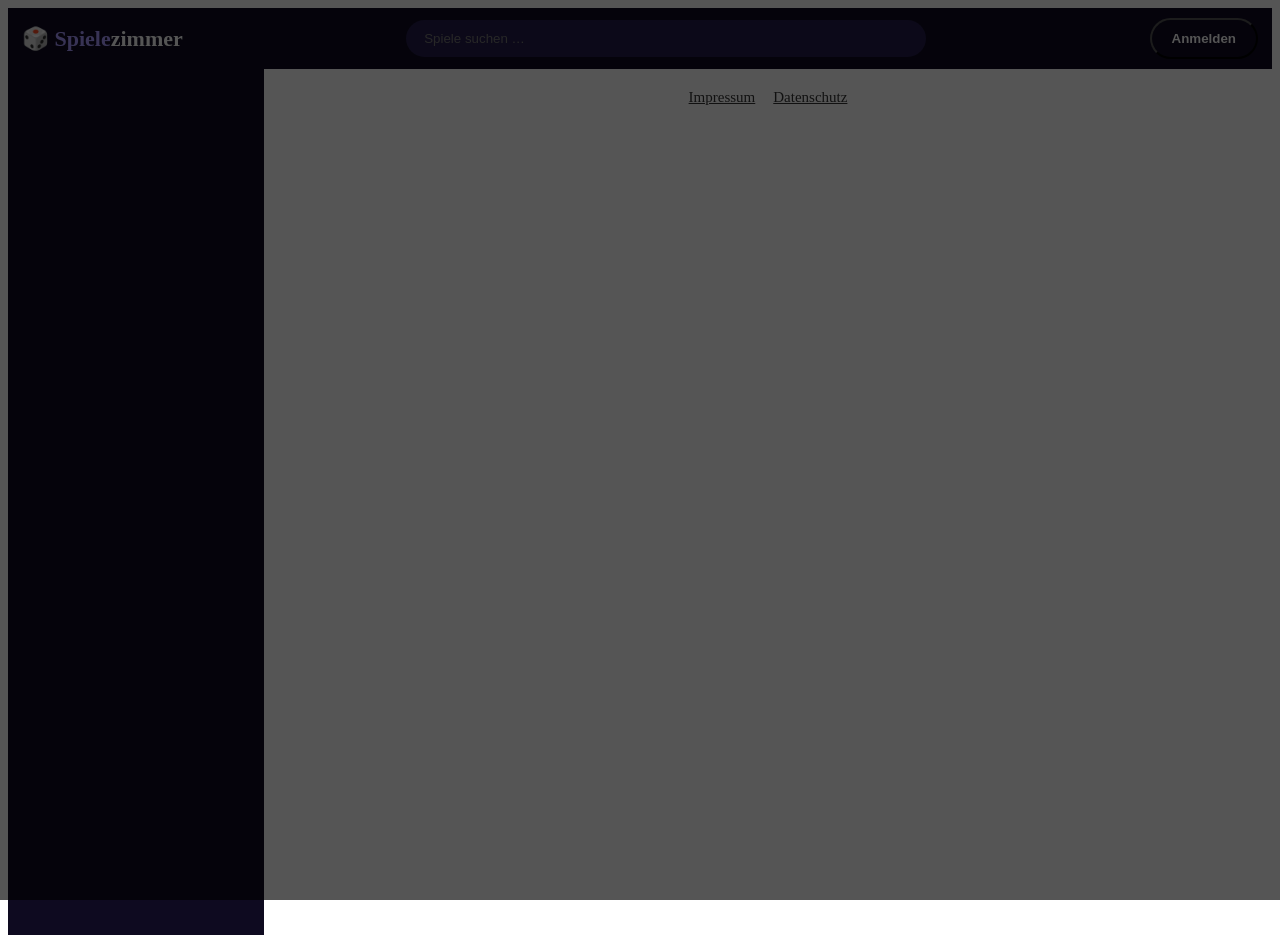
==== commit 9ccfe9f9: "3.0" ====
--- a/index.html
+++ b/index.html
@@ -3,4 +3,4 @@
 <div id="shell"><nav id="side" aria-label="Kategorien"></nav><div id="main"><div id="app"></div>
 <footer><a href="impressum.html">Impressum</a><a href="datenschutz.html">Datenschutz</a></footer></div></div><div id="modal" hidden></div>
 <noscript><p style="padding:20px;font:18px sans-serif">Für das Spielezimmer wird JavaScript benötigt.</p></noscript>
-<script src="games/games.js"></script><script src="js/core.js"></script><script src="js/flags.js"></script><script src="js/shell.js"></script><script src="js/main.js"></script></body></html>
+<script src="games/games.js"></script><script src="js/core.js"></script><script src="js/flags.js"></script><script src="js/help.js"></script><script src="js/shell.js"></script><script src="js/main.js"></script></body></html>
--- a/css/shell.css
+++ b/css/shell.css
@@ -0,0 +1,88 @@
+#app{max-width:1200px;margin:0 auto;padding-bottom:12px}
+.grid{display:grid;grid-template-columns:repeat(auto-fill,minmax(160px,1fr));gap:12px}
+.tile{background:var(--card);border-radius:18px;padding:16px;text-align:left;border-bottom:5px solid var(--c)}
+.tile span{display:block;font-size:40px}
+.tile small{display:block;opacity:.65;font-weight:500;margin-top:2px}
+.tile:nth-child(3n+1){--c:var(--p0)}
+.tile:nth-child(3n+2){--c:var(--p1)}
+.tile:nth-child(3n){--c:var(--y)}
+.bar{display:flex;gap:8px;align-items:center;margin:10px 0}
+.st{flex:1;text-align:center}
+.sm{background:var(--card);border-radius:12px;padding:10px 14px}
+.seg{margin:14px 0}
+.seg b{display:block;margin-bottom:6px}
+.seg div{display:flex;flex-wrap:wrap;gap:8px}
+.seg button{background:var(--card);border-radius:12px;padding:12px 16px}
+.seg .on{background:var(--y);color:#14213d}
+.start{background:var(--p1);color:#fff;border-radius:16px;padding:16px 30px;font-size:22px;margin:10px 10px 0 0}
+.dot{display:inline-block;width:14px;height:14px;border-radius:50%;margin-right:6px;vertical-align:-1px}
+.start:disabled{opacity:.45}
+.sub{opacity:.75;font-weight:500;margin:0 0 14px;line-height:1.5}
+.cat{font-size:20px;margin:24px 0 10px}
+footer{max-width:1200px;margin:8px auto 18px;display:flex;gap:18px;justify-content:center;font-size:15px;opacity:.8}
+footer a{color:inherit}
+@media(max-width:420px){body{font-size:16px}.tile{padding:12px}.tile span{font-size:32px}.grid{grid-template-columns:1fr 1fr}.kt td,.kt th{padding:5px 8px}.kb button{width:42px;height:46px}}
+#top{position:sticky;top:0;z-index:30;display:flex;align-items:center;gap:12px;padding:max(10px,env(safe-area-inset-top)) max(14px,env(safe-area-inset-right)) 10px max(14px,env(safe-area-inset-left));background:#0e0a20;border-bottom:1px solid var(--line)}
+.logo{font-weight:900;font-size:22px;color:#fff;text-decoration:none;white-space:nowrap}
+.logo b{color:#a99bff}
+#mb{display:none;background:none;font-size:24px;padding:4px 8px}
+#q{flex:1;max-width:520px;min-width:0;margin:0 auto;border-radius:999px;border:0;background:#241c4a;padding:11px 18px}
+.pill{background:var(--br);color:#fff;border-radius:999px;padding:11px 20px;font-weight:800;white-space:nowrap}
+#lg:not(.pill){background:none;padding:0}
+#shell{display:flex;align-items:flex-start}
+#side{flex:none;width:236px;position:sticky;top:62px;height:calc(100dvh - 62px);overflow:auto;padding:14px 10px;background:#0e0a20}
+.ni{display:flex;gap:12px;align-items:center;width:100%;text-align:left;background:none;padding:11px 12px;border-radius:12px;font-weight:700;opacity:.85}
+.ni:hover{background:#21193f}
+.ni.on{background:var(--br);opacity:1}
+#side h3{font-size:12px;letter-spacing:.08em;text-transform:uppercase;opacity:.5;margin:18px 12px 6px}
+#main{flex:1;min-width:0;padding:0 max(18px,env(safe-area-inset-right)) 0 18px}
+.hero{border-radius:20px;padding:28px;margin:18px 0;background:linear-gradient(120deg,#6842ff,#c026d3 60%,#f97316);color:#fff}
+.hero h1{margin:0 0 6px;font-size:clamp(26px,4vw,40px)}
+.hero p{margin:0;font-weight:600;max-width:640px}
+.sec{display:flex;justify-content:space-between;align-items:baseline;margin:26px 0 12px}
+.sec h2{margin:0;font-size:21px}
+.sec button{background:none;color:#a99bff;font-weight:700}
+.gg{display:grid;grid-template-columns:repeat(auto-fill,minmax(168px,1fr));gap:14px}
+.gc{position:relative;aspect-ratio:16/10;border-radius:16px;overflow:hidden;cursor:pointer;transition:transform .18s,box-shadow .18s;box-shadow:0 4px 14px #0006}
+.gc:hover,.gc:focus-visible{transform:translateY(-4px) scale(1.04);box-shadow:0 12px 26px #000a}
+.gc svg{position:absolute;inset:0;width:100%;height:100%}
+.gt{position:absolute;inset:auto 0 0;padding:26px 10px 9px;background:linear-gradient(transparent,#000d);font-weight:800;font-size:15px}
+.hv{position:absolute;top:8px;right:8px;background:#0008;border-radius:50%;width:34px;height:34px;padding:0;font-size:17px;color:#ff6b8b}
+.bd{position:absolute;top:9px;left:9px;background:var(--y);color:#14213d;border-radius:8px;padding:2px 8px;font-size:12px;font-weight:900}
+.bd.n{background:#22c55e;color:#04210f}
+.pc{position:absolute;top:38px;left:9px;font-size:11px;background:#0008;border-radius:8px;padding:2px 7px}
+.gp{display:flex;gap:18px;align-items:center;flex-wrap:wrap;margin:16px 0}
+.gp .gc{width:260px;cursor:default}
+.gp .gc:hover{transform:none}
+.gp h1{margin:0 0 6px}
+#modal{position:fixed;inset:0;z-index:50;background:#000a;display:grid;place-items:center;padding:16px}
+.mbx{background:#1b1538;border-radius:20px;padding:22px;width:min(460px,100%);max-height:90dvh;overflow:auto}
+.mbx h2{margin-top:0}
+.mbx label{display:block;font-weight:700}
+.mbx textarea,.mbx input,.mbx select{width:100%;margin:6px 0 12px;font:inherit;padding:12px;border-radius:12px;border:2px solid var(--line);background:#120d2a;color:var(--fg);-webkit-user-select:text;user-select:text}
+.mbx textarea{min-height:130px}
+.av{display:inline-grid;place-items:center;width:36px;height:36px;border-radius:50%;font-weight:900;color:#14213d}
+.sw{display:flex;gap:8px;margin:6px 0 14px}
+.sw button{width:36px;height:36px;border-radius:50%;border:3px solid transparent}
+.sw .on{border-color:#fff}
+@media(max-width:860px){#mb{display:block}#side{position:fixed;z-index:40;left:-260px;top:58px;height:calc(100dvh - 58px);transition:left .2s}#side.open{left:0;box-shadow:0 0 40px #000}#top .pill{padding:9px 14px}.logo{font-size:18px}#main{padding:0 14px}.gp .gc{width:100%}}
+@media(max-width:860px){#top{flex-wrap:wrap}#q{order:5;flex:1 1 100%;max-width:none;margin:0}#lg{margin-left:auto}#side{top:0;height:100dvh;padding-top:72px}#mb{order:-1}}
+#app>*{animation:fadein .3s ease both}
+@keyframes fadein{from{opacity:0;transform:translateY(8px)}}
+.gc img{position:absolute;inset:0;width:100%;height:100%;object-fit:cover}
+.gg.row{grid-template-rows:auto;grid-auto-rows:0;row-gap:0;overflow:hidden;padding:8px 8px 0;margin:-8px -8px 0}.gg.row .gc{margin-bottom:8px}
+/* Spielmodus: Kopfzeile und Seitenleiste weg, damit das Spiel den ganzen iPad-Bildschirm nutzt */
+body.play #top,body.play #side,body.play footer{display:none}
+body.play #main{padding:0 max(14px,env(safe-area-inset-right)) 0 max(14px,env(safe-area-inset-left))}
+body.play .bar{margin:max(8px,env(safe-area-inset-top)) 0 8px}
+/* Startseite eines Spiels: Optionen links, Anleitung rechts */
+.su{display:grid;grid-template-columns:minmax(0,1fr) minmax(0,1fr);gap:8px 28px;align-items:start}
+@media(max-width:860px){.su{grid-template-columns:1fr}}
+.hb{background:var(--card);border-radius:18px;padding:16px 20px;line-height:1.55;font-weight:500;font-size:17px}
+.hb h2{margin:0 0 8px;font-size:20px}
+.hb h3{margin:14px 0 4px;font-size:15px;letter-spacing:.04em;text-transform:uppercase;opacity:.6}
+.hb p{margin:4px 0}.hb ol,.hb ul{margin:4px 0;padding-left:22px}.hb li{margin:3px 0}
+.hb .tip{background:#33295f;border-radius:12px;padding:8px 12px;margin-top:12px}
+.mbx .hb{padding:0;background:none}
+.seg small{display:block;opacity:.6;font-weight:500;margin-top:4px}
+body{-webkit-font-smoothing:antialiased;text-rendering:optimizeLegibility}
--- a/css/games-common.css
+++ b/css/games-common.css
@@ -0,0 +1,8 @@
+.duel{display:flex;flex-direction:row;gap:12px;height:calc(100dvh - 120px)}
+.duel.v{flex-direction:column}
+.zone{flex:1;min-height:0;min-width:0;overflow:hidden;border-radius:18px;color:#fff;font-size:clamp(20px,3vw,34px);line-height:1.4;padding:10px;display:flex;flex-direction:column;align-items:center;justify-content:center;text-align:center}
+.zone .big{font-size:clamp(48px,9vw,110px);line-height:1.1;font-weight:900}
+.hk{display:block;margin:auto;width:min(100%,1400px,calc((100dvh - 115px)*var(--ar,1)));height:auto;touch-action:none;background:#1f6b6b;border-radius:14px}
+.c4,.ut,.dg,.rv,.mu,.ch8{width:min(100%,calc(100dvh - 117px));margin:0 auto}
+.kc.bad{box-shadow:inset 0 0 0 100px #ff1f1f66}
+.hint{opacity:.7;font-weight:500;text-align:center;margin:6px 0;font-size:15px}
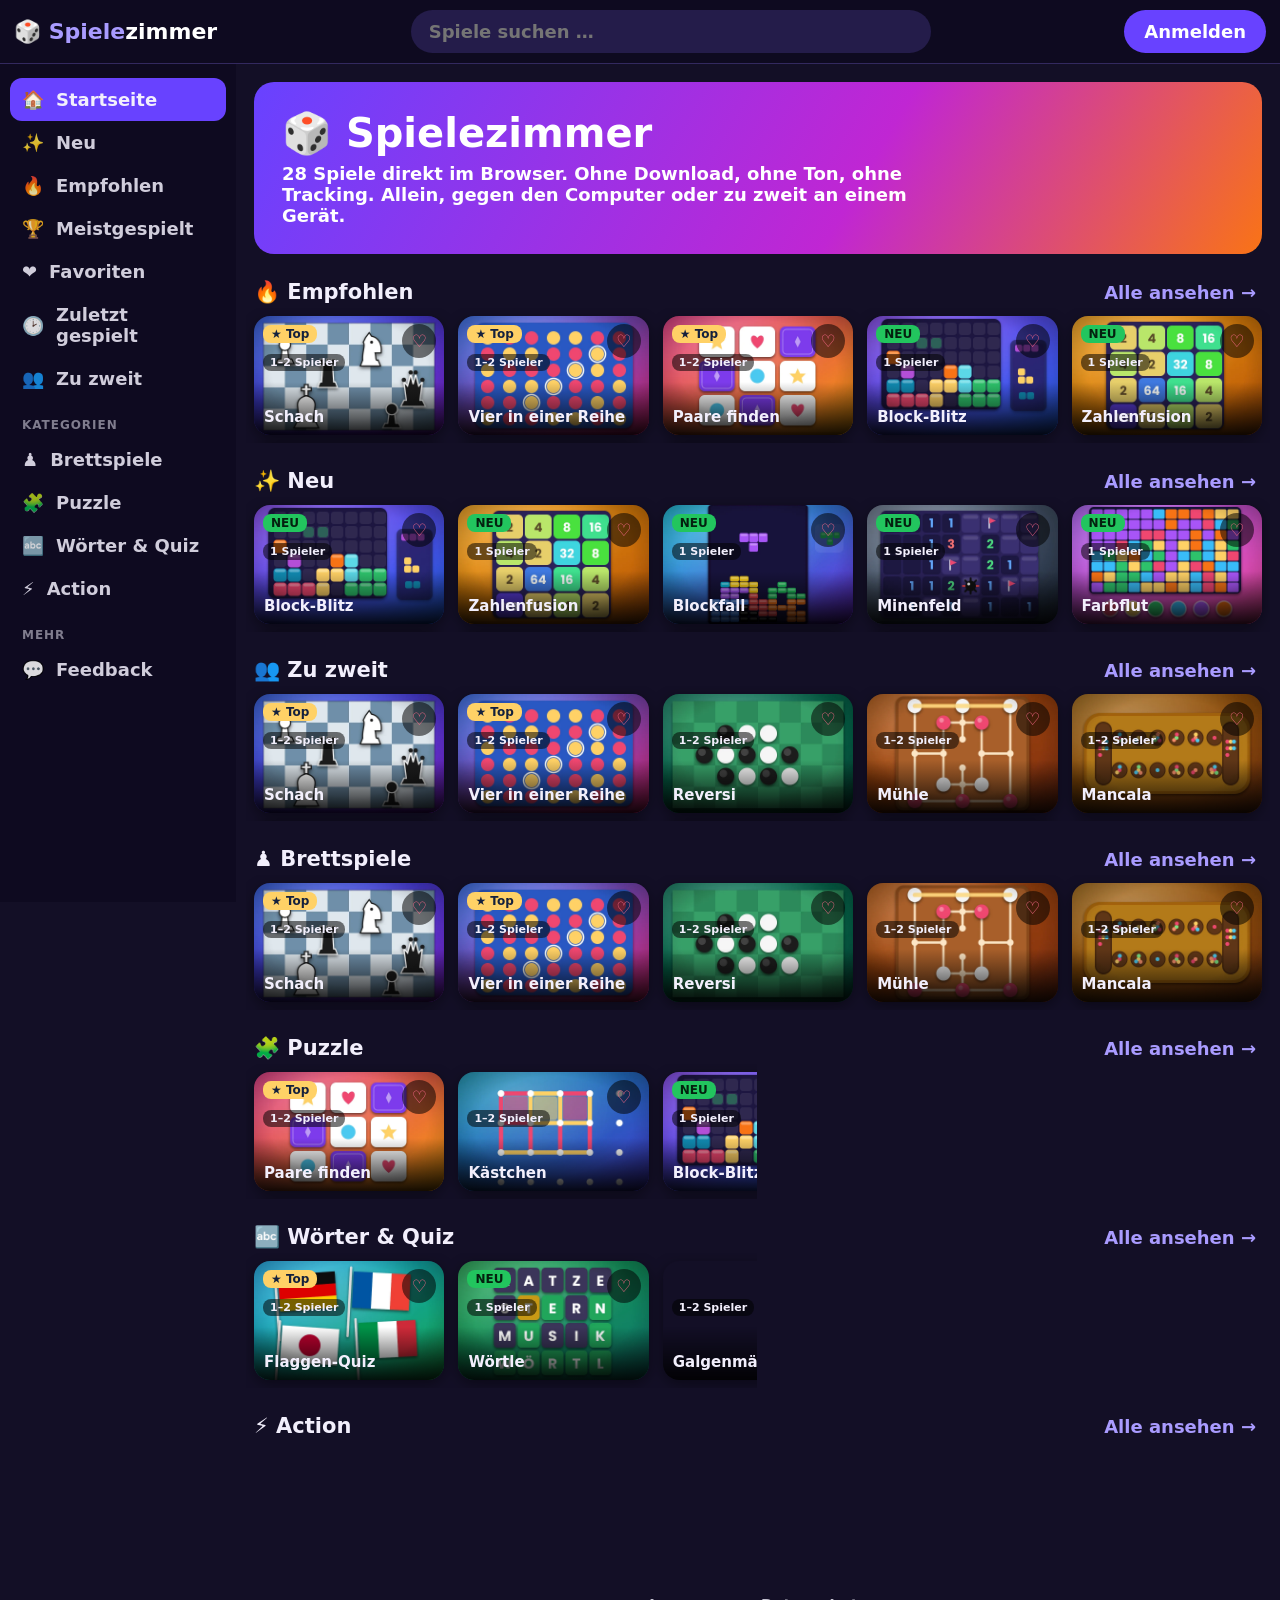
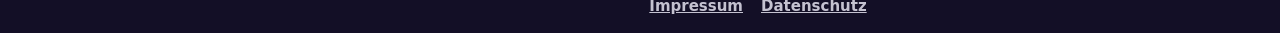
==== commit 3300f525: "4.0" ====
--- a/index.html
+++ b/index.html
@@ -1,6 +1,6 @@
-<!DOCTYPE html><html lang="de"><head><meta charset="utf-8"><meta name="viewport" content="width=device-width,initial-scale=1,viewport-fit=cover"><meta http-equiv="Content-Security-Policy" content="default-src 'none'; script-src 'self'; style-src 'self' 'unsafe-inline'; img-src 'self' data:; base-uri 'none'; form-action 'none'"><meta name="referrer" content="no-referrer"><meta name="theme-color" content="#118ab2"><link rel="icon" href="data:image/svg+xml,%3Csvg xmlns='http://www.w3.org/2000/svg' viewBox='0 0 100 100'%3E%3Ctext y='.9em' font-size='90'%3E🎲%3C/text%3E%3C/svg%3E"><title>Spielezimmer</title><meta name="description" content="Spielezimmer: Spiele für ein Gerät, allein, gegen den Computer oder zu zweit. Ohne Ton, ohne Anmeldung, ohne Tracking."><link rel="stylesheet" href="css/base.css"><link rel="stylesheet" href="css/shell.css"><link rel="stylesheet" href="css/games-common.css"></head>
+<!DOCTYPE html><html lang="de"><head><meta charset="utf-8"><meta name="viewport" content="width=device-width,initial-scale=1,viewport-fit=cover"><meta http-equiv="Content-Security-Policy" content="default-src 'none'; script-src 'self'; style-src 'self' 'unsafe-inline'; img-src 'self' data:; base-uri 'none'; form-action 'none'"><meta name="referrer" content="no-referrer"><meta name="theme-color" content="#118ab2"><link rel="icon" href="data:image/svg+xml,%3Csvg xmlns='http://www.w3.org/2000/svg' viewBox='0 0 100 100'%3E%3Ctext y='.9em' font-size='90'%3E🎲%3C/text%3E%3C/svg%3E"><title>Spielezimmer</title><meta name="description" content="Spielezimmer: Spiele für ein Gerät, allein, gegen den Computer oder zu zweit. Ohne Ton, ohne Anmeldung, ohne Tracking."><link rel="stylesheet" href="css/base.css?v=4"><link rel="stylesheet" href="css/shell.css?v=4"><link rel="stylesheet" href="css/games-common.css?v=4"></head>
 <body><header id="top"><button id="mb" aria-label="Menü öffnen">☰</button><a class="logo" id="lo" href="index.html">🎲 <b>Spiele</b>zimmer</a><input id="q" type="search" placeholder="Spiele suchen …" aria-label="Spiele suchen"><button id="lg" class="pill">Anmelden</button></header>
 <div id="shell"><nav id="side" aria-label="Kategorien"></nav><div id="main"><div id="app"></div>
 <footer><a href="impressum.html">Impressum</a><a href="datenschutz.html">Datenschutz</a></footer></div></div><div id="modal" hidden></div>
 <noscript><p style="padding:20px;font:18px sans-serif">Für das Spielezimmer wird JavaScript benötigt.</p></noscript>
-<script src="games/games.js"></script><script src="js/core.js"></script><script src="js/flags.js"></script><script src="js/help.js"></script><script src="js/shell.js"></script><script src="js/main.js"></script></body></html>
+<script src="games/games.js?v=4"></script><script src="js/core.js?v=4"></script><script src="js/flags.js?v=4"></script><script src="js/help.js?v=4"></script><script src="js/shell.js?v=4"></script><script src="js/main.js?v=4"></script></body></html>
--- a/css/base.css
+++ b/css/base.css
@@ -0,0 +1,13 @@
+*{-webkit-touch-callout:none;box-sizing:border-box;touch-action:manipulation;-webkit-tap-highlight-color:transparent;-webkit-user-select:none;user-select:none}
+body{margin:0;font:600 18px ui-rounded,system-ui,sans-serif;background:var(--bg);color:var(--fg);padding:env(safe-area-inset-top) max(14px,env(safe-area-inset-right)) env(safe-area-inset-bottom) max(14px,env(safe-area-inset-left))}
+h1{font-size:34px;margin:18px 0 12px}
+button{font:inherit;color:inherit;border:0;cursor:pointer}
+input{font:inherit;padding:14px;border-radius:12px;border:2px solid var(--line);background:var(--card);color:var(--fg);-webkit-user-select:text;user-select:text;margin-right:8px}
+html{-webkit-text-size-adjust:100%}
+[hidden]{display:none!important}
+button:focus-visible,a:focus-visible,input:focus-visible{outline:3px solid var(--y);outline-offset:2px}
+h1+.sub{margin-top:-6px}
+:root{--p0:#ef476f;--p1:#118ab2;--bg:#130f26;--fg:#f2effc;--card:#221b45;--line:#33295f;--y:#ffd166;--br:#6842ff;color-scheme:dark}
+body{padding:0;background:var(--bg)}
+button{transition:transform .12s,background-color .2s,opacity .2s}
+button:active{transform:scale(.96)}
--- a/css/shell.css
+++ b/css/shell.css
@@ -30,7 +30,7 @@
 .pill{background:var(--br);color:#fff;border-radius:999px;padding:11px 20px;font-weight:800;white-space:nowrap}
 #lg:not(.pill){background:none;padding:0}
 #shell{display:flex;align-items:flex-start}
-#side{flex:none;width:236px;position:sticky;top:62px;height:calc(100dvh - 62px);overflow:auto;padding:14px 10px;background:#0e0a20}
+#side{flex:none;width:236px;position:sticky;top:62px;height:calc(var(--dvh,100vh) - 62px);overflow:auto;padding:14px 10px;background:#0e0a20}
 .ni{display:flex;gap:12px;align-items:center;width:100%;text-align:left;background:none;padding:11px 12px;border-radius:12px;font-weight:700;opacity:.85}
 .ni:hover{background:#21193f}
 .ni.on{background:var(--br);opacity:1}
@@ -65,8 +65,8 @@
 .sw{display:flex;gap:8px;margin:6px 0 14px}
 .sw button{width:36px;height:36px;border-radius:50%;border:3px solid transparent}
 .sw .on{border-color:#fff}
-@media(max-width:860px){#mb{display:block}#side{position:fixed;z-index:40;left:-260px;top:58px;height:calc(100dvh - 58px);transition:left .2s}#side.open{left:0;box-shadow:0 0 40px #000}#top .pill{padding:9px 14px}.logo{font-size:18px}#main{padding:0 14px}.gp .gc{width:100%}}
-@media(max-width:860px){#top{flex-wrap:wrap}#q{order:5;flex:1 1 100%;max-width:none;margin:0}#lg{margin-left:auto}#side{top:0;height:100dvh;padding-top:72px}#mb{order:-1}}
+@media(max-width:860px){#mb{display:block}#side{position:fixed;z-index:40;left:-260px;top:58px;height:calc(var(--dvh,100vh) - 58px);transition:left .2s}#side.open{left:0;box-shadow:0 0 40px #000}#top .pill{padding:9px 14px}.logo{font-size:18px}#main{padding:0 14px}.gp .gc{width:100%}}
+@media(max-width:860px){#top{flex-wrap:wrap}#q{order:5;flex:1 1 100%;max-width:none;margin:0}#lg{margin-left:auto}#side{top:0;height:var(--dvh,100vh);padding-top:72px}#mb{order:-1}}
 #app>*{animation:fadein .3s ease both}
 @keyframes fadein{from{opacity:0;transform:translateY(8px)}}
 .gc img{position:absolute;inset:0;width:100%;height:100%;object-fit:cover}
--- a/css/games-common.css
+++ b/css/games-common.css
@@ -1,8 +1,9 @@
-.duel{display:flex;flex-direction:row;gap:12px;height:calc(100dvh - 120px)}
+.duel{display:flex;flex-direction:row;gap:12px;height:calc(var(--dvh,100vh) - 120px)}
 .duel.v{flex-direction:column}
 .zone{flex:1;min-height:0;min-width:0;overflow:hidden;border-radius:18px;color:#fff;font-size:clamp(20px,3vw,34px);line-height:1.4;padding:10px;display:flex;flex-direction:column;align-items:center;justify-content:center;text-align:center}
 .zone .big{font-size:clamp(48px,9vw,110px);line-height:1.1;font-weight:900}
-.hk{display:block;margin:auto;width:min(100%,1400px,calc((100dvh - 115px)*var(--ar,1)));height:auto;touch-action:none;background:#1f6b6b;border-radius:14px}
-.c4,.ut,.dg,.rv,.mu,.ch8{width:min(100%,calc(100dvh - 117px));margin:0 auto}
+.hk{display:block;margin:auto;width:min(100%,var(--cw,400px));width:min(100%,1400px,calc((var(--dvh,100vh) - 115px)*var(--ar,1)));height:auto;touch-action:none;background:#1f6b6b;border-radius:14px}
+.c4,.ut,.dg,.rv,.mu,.ch8{width:min(100%,calc(var(--dvh,100vh) - 117px));margin:0 auto}
 .kc.bad{box-shadow:inset 0 0 0 100px #ff1f1f66}
 .hint{opacity:.7;font-weight:500;text-align:center;margin:6px 0;font-size:15px}
+.rot180{transform:rotate(180deg)}
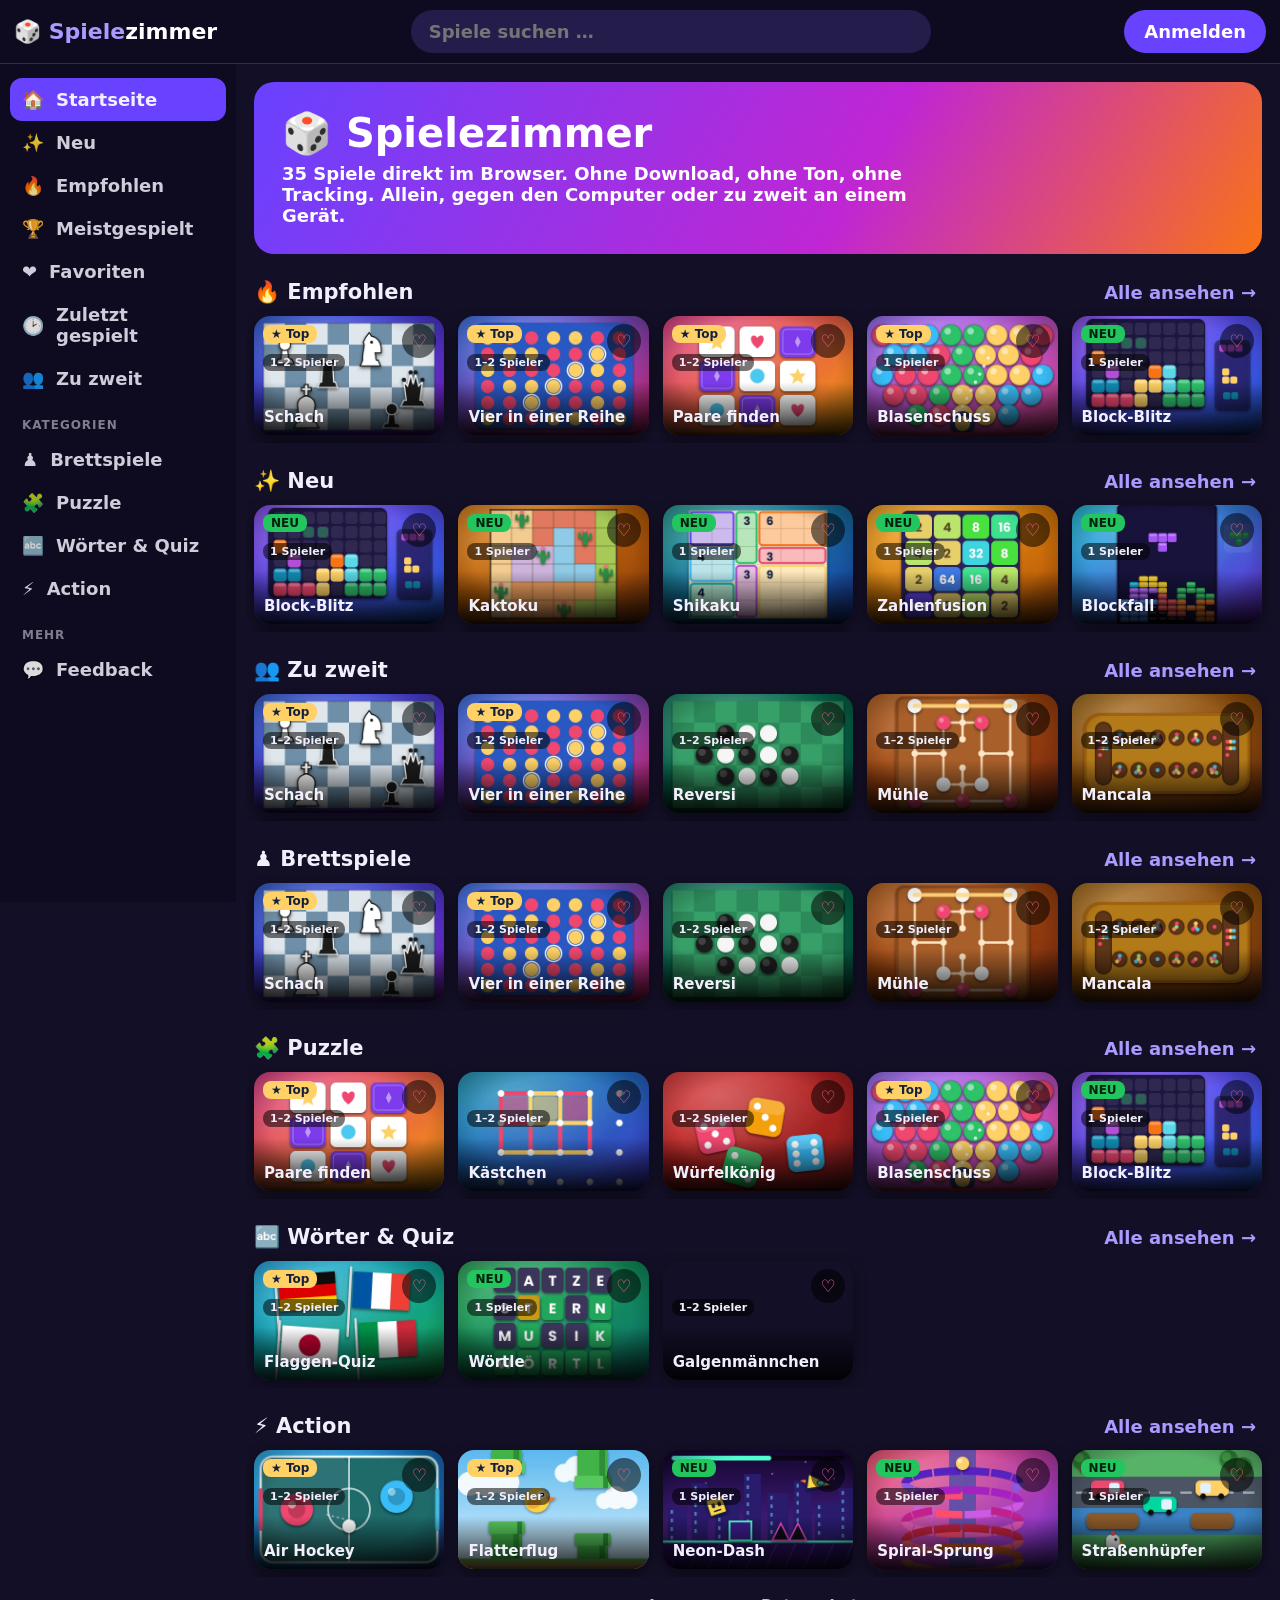
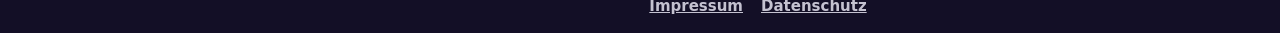
==== commit 6c0a3520: "5.0" ====
--- a/index.html
+++ b/index.html
@@ -1,6 +1,6 @@
-<!DOCTYPE html><html lang="de"><head><meta charset="utf-8"><meta name="viewport" content="width=device-width,initial-scale=1,viewport-fit=cover"><meta http-equiv="Content-Security-Policy" content="default-src 'none'; script-src 'self'; style-src 'self' 'unsafe-inline'; img-src 'self' data:; base-uri 'none'; form-action 'none'"><meta name="referrer" content="no-referrer"><meta name="theme-color" content="#118ab2"><link rel="icon" href="data:image/svg+xml,%3Csvg xmlns='http://www.w3.org/2000/svg' viewBox='0 0 100 100'%3E%3Ctext y='.9em' font-size='90'%3E🎲%3C/text%3E%3C/svg%3E"><title>Spielezimmer</title><meta name="description" content="Spielezimmer: Spiele für ein Gerät, allein, gegen den Computer oder zu zweit. Ohne Ton, ohne Anmeldung, ohne Tracking."><link rel="stylesheet" href="css/base.css?v=4"><link rel="stylesheet" href="css/shell.css?v=4"><link rel="stylesheet" href="css/games-common.css?v=4"></head>
+<!DOCTYPE html><html lang="de"><head><meta charset="utf-8"><meta name="viewport" content="width=device-width,initial-scale=1,viewport-fit=cover"><meta http-equiv="Content-Security-Policy" content="default-src 'none'; script-src 'self'; style-src 'self' 'unsafe-inline'; img-src 'self' data:; base-uri 'none'; form-action 'none'"><meta name="referrer" content="no-referrer"><meta name="theme-color" content="#118ab2"><link rel="icon" href="data:image/svg+xml,%3Csvg xmlns='http://www.w3.org/2000/svg' viewBox='0 0 100 100'%3E%3Ctext y='.9em' font-size='90'%3E🎲%3C/text%3E%3C/svg%3E"><title>Spielezimmer</title><meta name="description" content="Spielezimmer: Spiele für ein Gerät, allein, gegen den Computer oder zu zweit. Ohne Ton, ohne Anmeldung, ohne Tracking."><link rel="stylesheet" href="css/base.css?v=5"><link rel="stylesheet" href="css/shell.css?v=5"><link rel="stylesheet" href="css/games-common.css?v=5"></head>
 <body><header id="top"><button id="mb" aria-label="Menü öffnen">☰</button><a class="logo" id="lo" href="index.html">🎲 <b>Spiele</b>zimmer</a><input id="q" type="search" placeholder="Spiele suchen …" aria-label="Spiele suchen"><button id="lg" class="pill">Anmelden</button></header>
 <div id="shell"><nav id="side" aria-label="Kategorien"></nav><div id="main"><div id="app"></div>
 <footer><a href="impressum.html">Impressum</a><a href="datenschutz.html">Datenschutz</a></footer></div></div><div id="modal" hidden></div>
 <noscript><p style="padding:20px;font:18px sans-serif">Für das Spielezimmer wird JavaScript benötigt.</p></noscript>
-<script src="games/games.js?v=4"></script><script src="js/core.js?v=4"></script><script src="js/flags.js?v=4"></script><script src="js/help.js?v=4"></script><script src="js/shell.js?v=4"></script><script src="js/main.js?v=4"></script></body></html>
+<script src="games/games.js?v=5"></script><script src="js/core.js?v=5"></script><script src="js/flags.js?v=5"></script><script src="js/help.js?v=5"></script><script src="js/shell.js?v=5"></script><script src="js/main.js?v=5"></script></body></html>
--- a/css/shell.css
+++ b/css/shell.css
@@ -86,3 +86,32 @@
 .mbx .hb{padding:0;background:none}
 .seg small{display:block;opacity:.6;font-weight:500;margin-top:4px}
 body{-webkit-font-smoothing:antialiased;text-rendering:optimizeLegibility}
+/* ---- Neue Spiel-Startseite ---- */
+.gsetup{max-width:1000px;margin:0 auto;padding-bottom:30px}
+.spback{margin:14px 0 6px}
+.sphero{display:grid;grid-template-columns:minmax(220px,300px) 1fr;gap:28px;align-items:start;padding:24px;border-radius:28px;background:linear-gradient(135deg,color-mix(in srgb,var(--c1) 38%,#130f26),color-mix(in srgb,var(--c2) 30%,#130f26));border:1px solid #ffffff1c;box-shadow:0 18px 50px #0006}
+.sphero>.gc{width:100%;cursor:default;box-shadow:0 14px 34px #000a}.sphero>.gc:hover{transform:none}
+.spinfo h1{margin:2px 0 8px;font-size:clamp(30px,4.6vw,44px);line-height:1.1}
+.spchips{display:flex;gap:8px;flex-wrap:wrap;margin-bottom:10px}
+.spchips span{background:#ffffff20;border-radius:999px;padding:4px 14px;font-size:14px;font-weight:800}
+.spchips .nw{background:#22c55e;color:#04210f}
+.spdesc{margin:0 0 16px;opacity:.85;font-weight:500;line-height:1.5;font-size:17px}
+.spset{background:#0e0a2088;border-radius:20px;padding:6px 16px;margin-bottom:18px}
+.orow{display:grid;grid-template-columns:150px 1fr;gap:10px;align-items:center;padding:12px 0}
+.orow:not([hidden])~.orow:not([hidden]){border-top:1px solid #ffffff14}
+.orow>b{font-size:15px;opacity:.85}
+.och{display:flex;flex-wrap:wrap;gap:8px}
+.och button{background:#ffffff16;border-radius:12px;padding:10px 16px;font-size:16px;font-weight:700;transition:background-color .15s,transform .12s}
+.och button.on{background:var(--y);color:#14213d}
+.spgo{display:block;width:100%;margin:0;font-size:26px;padding:18px 30px;background:linear-gradient(135deg,#6842ff,#c026d3);box-shadow:0 10px 28px #6842ff77;animation:gopulse 2.4s ease-in-out infinite}
+@keyframes gopulse{50%{box-shadow:0 10px 38px #c026d3aa}}
+.sphelp{margin-top:18px;background:var(--card);border-radius:20px;overflow:hidden}
+.sphelp summary{list-style:none;cursor:pointer;display:flex;align-items:center;justify-content:space-between;padding:16px 22px;font-size:19px;font-weight:800}
+.sphelp summary::-webkit-details-marker{display:none}
+.sphelp summary small{display:block;font-size:13px;opacity:.6;font-weight:500;margin-top:2px}
+.sphelp summary i{font-style:normal;font-size:22px;transition:transform .25s}
+.sphelp[open] summary i{transform:rotate(180deg)}
+.sphelp[open] summary{border-bottom:1px solid #ffffff14}
+.sphelp .hb{background:none;border-radius:0;padding:6px 22px 20px;animation:endup .3s ease both}
+.sphelp .hb h2{display:none}
+@media(max-width:760px){.sphero{grid-template-columns:1fr;padding:16px}.sphero>.gc{max-width:340px;margin:0 auto}.orow{grid-template-columns:1fr;gap:6px}}
--- a/css/games-common.css
+++ b/css/games-common.css
@@ -7,3 +7,35 @@
 .kc.bad{box-shadow:inset 0 0 0 100px #ff1f1f66}
 .hint{opacity:.7;font-weight:500;text-align:center;margin:6px 0;font-size:15px}
 .rot180{transform:rotate(180deg)}
+/* ---- Ergebnis-Bildschirm (Gewinn / Niederlage / Unentschieden) ---- */
+.endov{position:fixed;inset:0;z-index:70;display:grid;place-items:center;padding:16px;background:radial-gradient(circle at 50% 40%,#2a1d6acc,#0a0618ee);backdrop-filter:blur(6px);-webkit-backdrop-filter:blur(6px);animation:endfade .35s ease both;--ec:#ffd166;overflow:hidden}
+.endov.lose{--ec:#ef476f;background:radial-gradient(circle at 50% 40%,#3a0f24cc,#0a0618ee)}
+.endov.draw{--ec:#5ad8e6;background:radial-gradient(circle at 50% 40%,#12304acc,#0a0618ee)}
+@keyframes endfade{from{opacity:0}}
+.endcard{position:relative;z-index:2;text-align:center;background:linear-gradient(160deg,#241a52,#150f33);border:2px solid color-mix(in srgb,var(--ec) 55%,transparent);border-radius:30px;padding:30px 36px 26px;width:min(520px,94vw);box-shadow:0 0 0 6px color-mix(in srgb,var(--ec) 16%,transparent),0 30px 80px #000c,0 0 70px color-mix(in srgb,var(--ec) 35%,transparent);animation:endpop .7s cubic-bezier(.2,1.5,.4,1) both}
+.endov.lose .endcard{animation:endpop .6s cubic-bezier(.2,1.4,.4,1) both,endshake .55s .5s ease}
+@keyframes endpop{0%{transform:scale(.3) translateY(60px);opacity:0}100%{transform:none;opacity:1}}
+@keyframes endshake{0%,100%{transform:none}20%{transform:translateX(-12px) rotate(-1deg)}40%{transform:translateX(10px) rotate(1deg)}60%{transform:translateX(-7px)}80%{transform:translateX(4px)}}
+.endem{font-size:clamp(76px,16vh,128px);line-height:1.05;animation:endem 1.6s .5s ease-in-out infinite;filter:drop-shadow(0 8px 14px #0008)}
+.endov.win .endem{animation:endwin 1.1s .4s cubic-bezier(.3,1.6,.5,1) both,endem 1.8s 1.5s ease-in-out infinite}
+.endov.lose .endem{animation:enddrop .8s cubic-bezier(.3,1.4,.5,1) both}
+@keyframes endem{0%,100%{transform:translateY(0) rotate(-3deg)}50%{transform:translateY(-10px) rotate(3deg)}}
+@keyframes endwin{0%{transform:scale(0) rotate(-200deg)}100%{transform:scale(1) rotate(0)}}
+@keyframes enddrop{0%{transform:translateY(-140px) scale(1.5);opacity:0}60%{transform:translateY(8px) scale(.95);opacity:1}100%{transform:none}}
+.endt{margin:6px 0 4px;font-size:clamp(30px,5.4vh,46px);line-height:1.12;font-weight:900;color:#fff;text-shadow:0 0 28px var(--ec);animation:endup .5s .25s ease both}
+.ends{margin:4px 0 6px;font-size:19px;opacity:.85;font-weight:600;animation:endup .5s .35s ease both}
+.endbest{display:inline-block;margin:6px 0;padding:6px 16px;border-radius:999px;background:var(--y);color:#14213d;font-weight:900;font-size:18px;animation:endup .5s .4s ease both,endglow 1.4s .9s ease-in-out infinite}
+@keyframes endglow{50%{box-shadow:0 0 26px #ffd166}}
+@keyframes endup{from{opacity:0;transform:translateY(18px)}}
+.endst{display:flex;gap:10px;justify-content:center;flex-wrap:wrap;margin:14px 0 6px;animation:endup .5s .45s ease both}
+.endsc{min-width:92px;background:#ffffff12;border-radius:16px;padding:10px 16px}
+.endsc b{display:block;font-size:30px;line-height:1.1}.endsc small{opacity:.7;font-weight:600;font-size:14px}
+.endbtn{display:flex;gap:12px;justify-content:center;align-items:center;flex-wrap:wrap;margin-top:18px;animation:endup .5s .55s ease both}
+.endbtn .start{margin:0;font-size:22px;padding:15px 30px;background:linear-gradient(135deg,#6842ff,#c026d3);box-shadow:0 8px 24px #6842ff88}
+.endbtn .sm{padding:15px 22px;font-size:18px;font-weight:800}
+.endrev{margin-top:12px;background:none;opacity:.65;text-decoration:underline;font-size:15px;font-weight:600}
+.endpill{position:fixed;z-index:71;left:50%;bottom:calc(16px + env(safe-area-inset-bottom));transform:translateX(-50%);background:var(--br);color:#fff;border-radius:999px;padding:12px 22px;font-weight:800;box-shadow:0 6px 22px #000a;animation:pillin .4s ease both}
+@keyframes pillin{from{opacity:0;transform:translateX(-50%) translateY(18px)}}
+.confetti{position:absolute;inset:0;pointer-events:none;z-index:1;overflow:hidden}
+.confetti i{position:absolute;top:-30px;border-radius:2px;animation:conf linear infinite}
+@keyframes conf{0%{transform:translate(0,0) rotate(0);opacity:1}100%{transform:translate(var(--dx),110vh) rotate(var(--rt));opacity:.9}}
